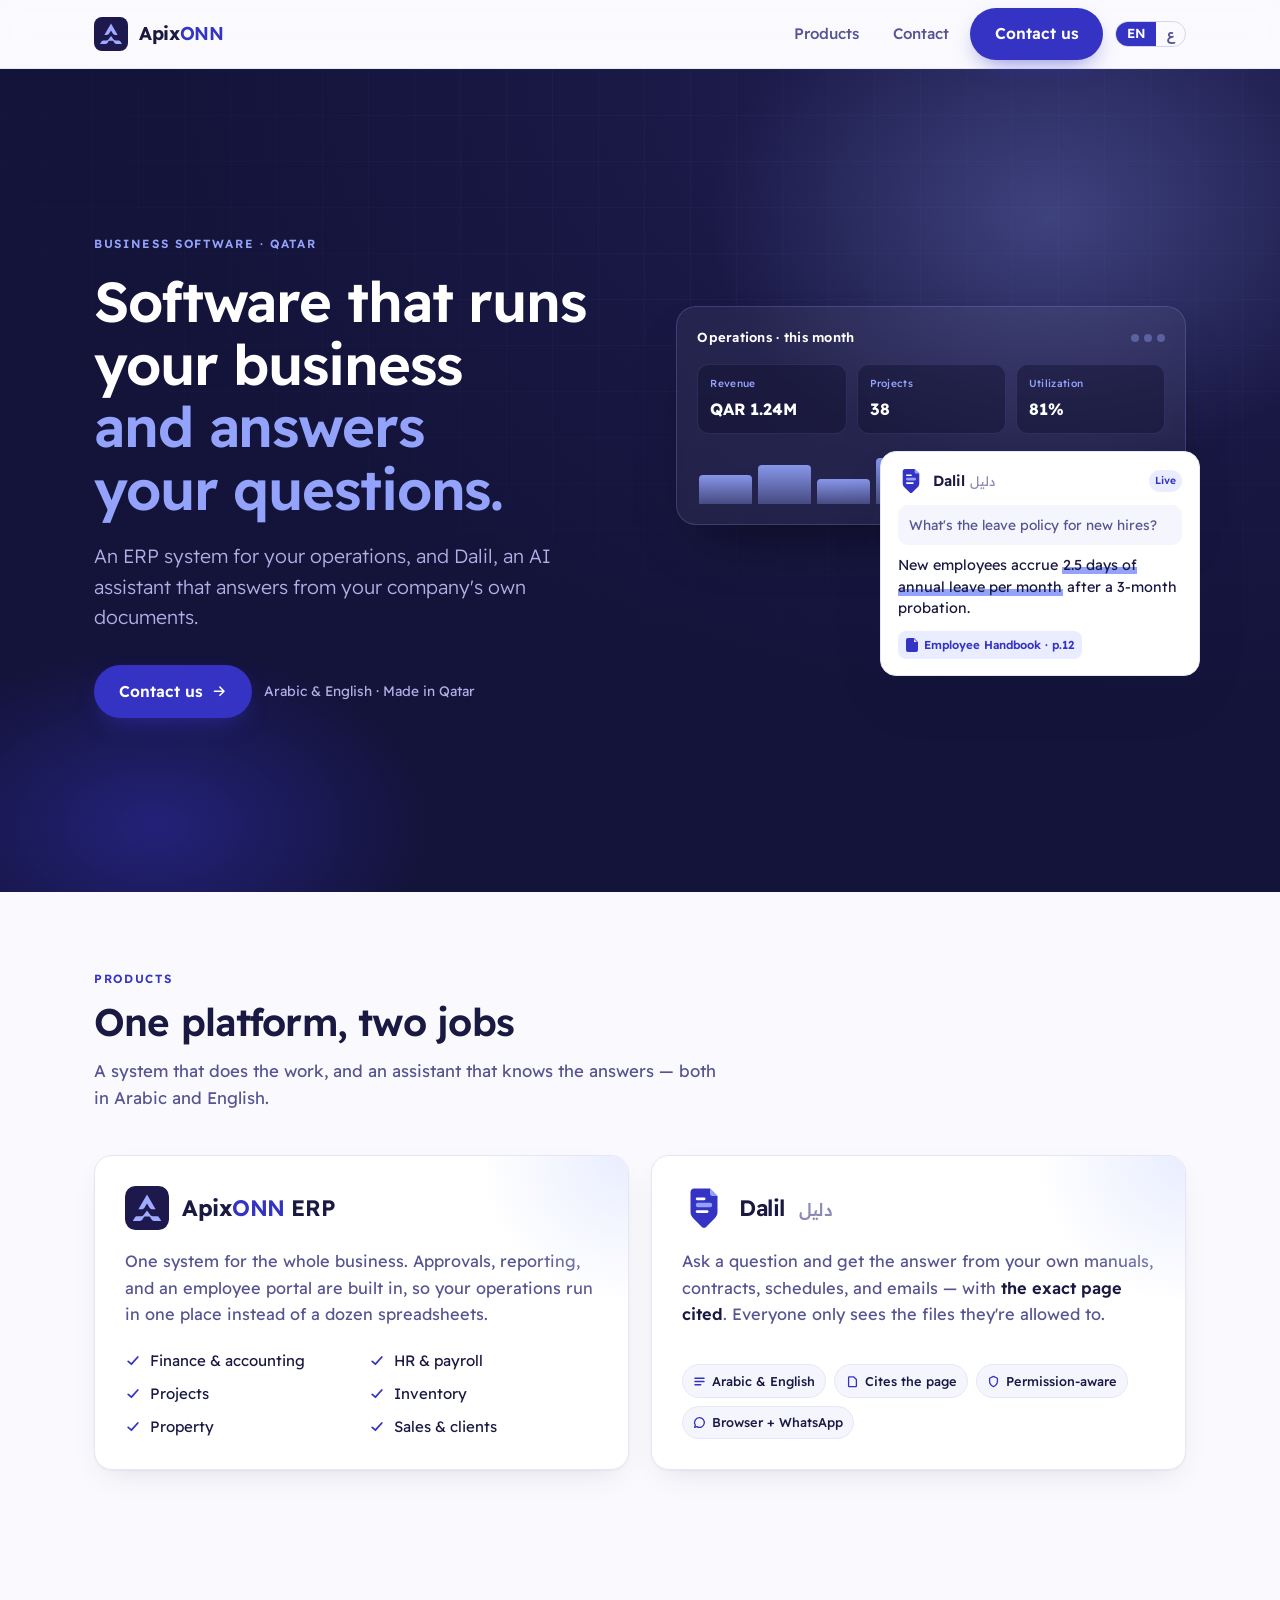
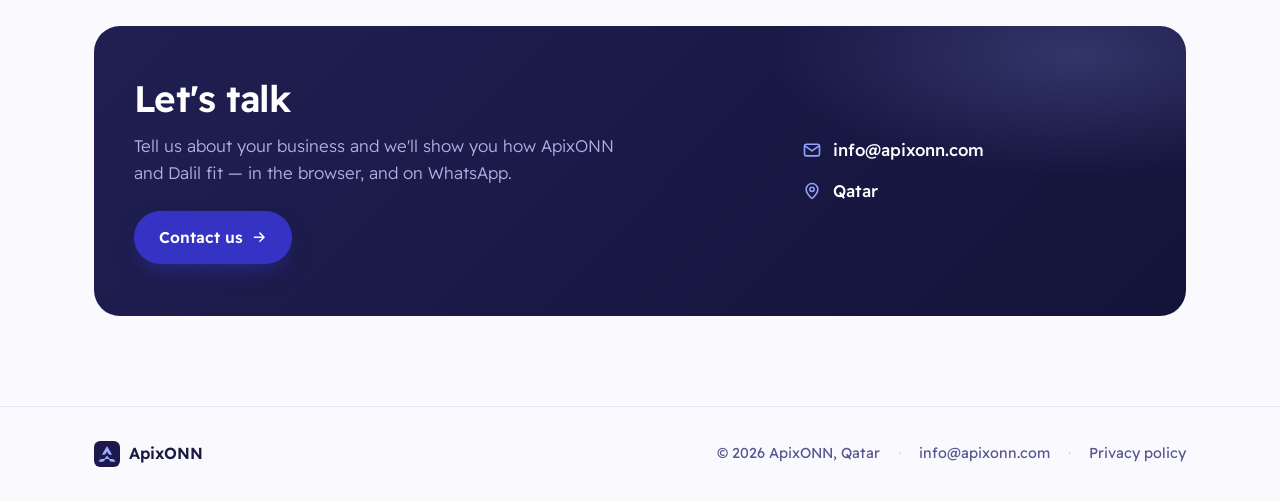
==== index.html @ 64793c7d "chore(site): official ApixONN logo + info@apixonn.com Swap the placeholder mark for the official Api" ====
<!doctype html>
<html lang="en" dir="ltr" data-lang="en">
<head>
<meta charset="utf-8">
<meta name="viewport" content="width=device-width, initial-scale=1, viewport-fit=cover">
<title>ApixONN</title>
<meta name="description" content="ApixONN builds business software in Qatar: an ERP that runs your operations, and Dalil, an AI assistant that answers from your company's own documents.">
<link rel="icon" href="assets/favicon.svg" type="image/svg+xml">
<meta property="og:title" content="ApixONN">
<meta property="og:description" content="Software that runs your business and answers your questions.">
<meta property="og:type" content="website">
<meta property="og:url" content="https://apixonn.com">
<link rel="preconnect" href="https://fonts.googleapis.com">
<link rel="preconnect" href="https://fonts.gstatic.com" crossorigin>
<link href="https://fonts.googleapis.com/css2?family=Readex+Pro:wght@200..700&display=swap" rel="stylesheet">
<style>
  :root{
    --ink:#1A1942; --indigo:#3433C4; --indigo-2:#4B4AE0; --peri:#93A3FB; --mist:#E9EDFF;
    --bg:#FAFAFE; --surface:#FFFFFF; --surface-2:#F4F5FD;
    --fg:#1A1942; --fg-muted:#565591; --fg-faint:#8B8AB5;
    --border:#E6E7F5; --border-strong:#D3D5EE;
    --hero-1:#201F52; --hero-2:#14133A; --on-hero:#EDEEFF; --on-hero-muted:#AEB0E6;
    --shadow:0 1px 2px rgba(26,25,66,.04), 0 12px 32px -12px rgba(26,25,66,.14);
    --shadow-lg:0 24px 60px -24px rgba(20,19,58,.45);
    --radius:18px;
    --font:'Readex Pro', ui-sans-serif, system-ui, -apple-system, 'Segoe UI', Roboto, 'Helvetica Neue', Arial, sans-serif;
    --maxw:1140px;
  }
  @media (prefers-color-scheme: dark){
    :root:not([data-theme="light"]){
      --ink:#F2F3FE; --indigo:#93A3FB; --indigo-2:#AEB6FF; --peri:#93A3FB; --mist:#211F52;
      --bg:#0C0B22; --surface:#141235; --surface-2:#1B1945;
      --fg:#F2F3FE; --fg-muted:#B7B8E4; --fg-faint:#8887B8;
      --border:#282656; --border-strong:#343173;
      --hero-1:#1B1A47; --hero-2:#0D0C28; --on-hero:#EDEEFF; --on-hero-muted:#AEB0E6;
      --shadow:0 1px 2px rgba(0,0,0,.3), 0 14px 34px -14px rgba(0,0,0,.55);
      --shadow-lg:0 30px 70px -28px rgba(0,0,0,.7);
    }
  }
  :root[data-theme="dark"]{
    --ink:#F2F3FE; --indigo:#93A3FB; --indigo-2:#AEB6FF; --peri:#93A3FB; --mist:#211F52;
    --bg:#0C0B22; --surface:#141235; --surface-2:#1B1945;
    --fg:#F2F3FE; --fg-muted:#B7B8E4; --fg-faint:#8887B8;
    --border:#282656; --border-strong:#343173;
    --hero-1:#1B1A47; --hero-2:#0D0C28;
    --shadow:0 1px 2px rgba(0,0,0,.3), 0 14px 34px -14px rgba(0,0,0,.55);
    --shadow-lg:0 30px 70px -28px rgba(0,0,0,.7);
  }

  *{box-sizing:border-box}
  html{-webkit-text-size-adjust:100%}
  body{
    margin:0; background:var(--bg); color:var(--fg);
    font-family:var(--font); font-weight:400; font-size:16px; line-height:1.6;
    -webkit-font-smoothing:antialiased; text-rendering:optimizeLegibility;
  }
  h1,h2,h3{margin:0; line-height:1.12; letter-spacing:-.02em; text-wrap:balance; font-weight:600}
  p{margin:0}
  a{color:inherit; text-decoration:none}
  ::selection{background:var(--peri); color:var(--ink)}
  :focus-visible{outline:2.5px solid var(--indigo); outline-offset:3px; border-radius:6px}

  .wrap{max-width:var(--maxw); margin-inline:auto; padding-inline:24px}
  .eyebrow{font-size:.74rem; font-weight:600; letter-spacing:.14em; text-transform:uppercase; color:var(--indigo)}
  html[dir="rtl"] .eyebrow{letter-spacing:.02em}

  /* ---- buttons ---- */
  .btn{display:inline-flex; align-items:center; gap:.55em; font-family:var(--font); font-weight:600; font-size:.98rem;
    padding:.82em 1.5em; border-radius:999px; border:1px solid transparent; cursor:pointer; transition:transform .15s ease, box-shadow .2s ease, background .2s ease}
  .btn-primary{background:var(--indigo); color:#fff; box-shadow:0 10px 24px -10px rgba(52,51,196,.7)}
  .btn-primary:hover{transform:translateY(-1px); background:var(--indigo-2)}
  .btn-ghost{background:transparent; color:var(--on-hero); border-color:rgba(255,255,255,.24)}
  .btn-ghost:hover{background:rgba(255,255,255,.08)}
  .btn svg{width:1.05em; height:1.05em}
  html[dir="rtl"] .btn .arr{transform:scaleX(-1)}

  /* ---- header ---- */
  header.site{position:sticky; top:env(safe-area-inset-top,0px); z-index:50;
    background:color-mix(in srgb, var(--bg) 82%, transparent); backdrop-filter:saturate(160%) blur(12px);
    border-bottom:1px solid var(--border)}
  .nav{display:flex; align-items:center; justify-content:space-between; gap:16px; height:68px}
  .brand{display:inline-flex; align-items:center; gap:11px; font-weight:600; font-size:1.16rem; color:var(--fg); letter-spacing:-.02em}
  .brand .mark{width:34px; height:34px; flex:none}
  .brand b{font-weight:700}
  .brand .onn{color:var(--indigo)}
  .nav-links{display:flex; align-items:center; gap:8px}
  .nav-links a.link{padding:.5em .85em; border-radius:10px; color:var(--fg-muted); font-weight:500; font-size:.95rem}
  .nav-links a.link:hover{color:var(--fg); background:var(--surface-2)}
  .lang{display:inline-flex; align-items:center; gap:0; border:1px solid var(--border-strong); border-radius:999px; overflow:hidden; margin-inline-start:4px}
  .lang button{font-family:var(--font); font-weight:600; font-size:.82rem; padding:.38em .8em; border:0; background:transparent; color:var(--fg-muted); cursor:pointer; line-height:1}
  .lang button[aria-pressed="true"]{background:var(--indigo); color:#fff}
  .nav-cta{display:none}
  @media(min-width:720px){ .nav-cta{display:inline-flex} }

  /* ---- hero ---- */
  .hero{position:relative; overflow:hidden; color:var(--on-hero);
    background:radial-gradient(120% 130% at 85% 0%, var(--hero-1) 0%, var(--hero-2) 60%)}
  .hero::before{content:""; position:absolute; inset:0; pointer-events:none;
    background:
      radial-gradient(38% 44% at 82% 18%, rgba(147,163,251,.28), transparent 70%),
      radial-gradient(30% 30% at 12% 92%, rgba(52,51,196,.45), transparent 72%);}
  .hero .grid-lines{position:absolute; inset:0; opacity:.5;
    background-image:linear-gradient(rgba(147,163,251,.07) 1px, transparent 1px),linear-gradient(90deg, rgba(147,163,251,.07) 1px, transparent 1px);
    background-size:46px 46px; -webkit-mask-image:radial-gradient(120% 90% at 70% 10%, #000 30%, transparent 78%); mask-image:radial-gradient(120% 90% at 70% 10%, #000 30%, transparent 78%)}
  .hero-inner{position:relative; display:grid; grid-template-columns:1fr; gap:44px; align-items:center;
    padding-block:64px 76px}
  @media(min-width:900px){ .hero-inner{grid-template-columns:1.02fr .98fr; gap:52px; padding-block:88px 96px} }
  .hero .eyebrow{color:var(--peri)}
  .hero h1{font-size:clamp(2.15rem, 5.2vw, 3.5rem); font-weight:600; color:#fff; margin-top:16px}
  .hero h1 .hl{color:var(--peri)}
  .hero .sub{margin-top:20px; font-size:clamp(1.02rem,1.6vw,1.2rem); color:var(--on-hero-muted); max-width:34em; font-weight:300}
  .hero .cta-row{margin-top:32px; display:flex; flex-wrap:wrap; gap:12px; align-items:center}
  .hero .cta-note{font-size:.86rem; color:var(--on-hero-muted)}

  /* ---- hero visual: ops panel + dalil card ---- */
  .visual{position:relative; min-height:340px}
  .ops{position:relative; background:rgba(255,255,255,.055); border:1px solid rgba(147,163,251,.22); border-radius:20px; padding:20px; backdrop-filter:blur(6px);
    box-shadow:0 30px 60px -30px rgba(0,0,0,.6)}
  .ops-head{display:flex; align-items:center; justify-content:space-between; margin-bottom:16px}
  .ops-head .t{font-size:.82rem; font-weight:600; color:#fff; letter-spacing:.02em}
  .ops-head .dot{display:flex; gap:5px}
  .ops-head .dot i{width:8px; height:8px; border-radius:50%; background:rgba(147,163,251,.4)}
  .tiles{display:grid; grid-template-columns:repeat(3,1fr); gap:10px}
  .tile{background:rgba(13,12,40,.4); border:1px solid rgba(147,163,251,.14); border-radius:12px; padding:11px 12px}
  .tile .lb{font-size:.64rem; color:var(--peri); font-weight:500; letter-spacing:.03em}
  .tile .vl{font-size:1.02rem; font-weight:700; color:#fff; margin-top:3px; font-variant-numeric:tabular-nums}
  .bars{display:flex; align-items:flex-end; gap:6px; height:56px; margin-top:14px; padding:0 2px}
  .bars i{flex:1; background:linear-gradient(var(--peri), rgba(147,163,251,.35)); border-radius:4px 4px 0 0; opacity:.9}

  .dalil-card{position:relative; margin-top:-46px; margin-inline-start:auto; width:min(100%,340px);
    background:var(--surface); color:var(--fg); border:1px solid var(--border); border-radius:16px; padding:16px 17px; box-shadow:var(--shadow-lg)}
  @media(min-width:900px){ .dalil-card{position:absolute; right:-14px; bottom:-30px; margin-top:0; width:320px} html[dir="rtl"] .dalil-card{right:auto; left:-14px} }
  .dc-head{display:flex; align-items:center; gap:9px; margin-bottom:11px}
  .dc-head .dm{width:26px; height:26px; flex:none}
  .dc-head .nm{font-weight:600; font-size:.92rem; color:var(--fg)}
  .dc-head .nm span{color:var(--fg-faint); font-weight:400; margin-inline-start:5px; font-size:.82rem}
  .dc-head .live{margin-inline-start:auto; font-size:.64rem; font-weight:600; color:var(--indigo); background:var(--mist); padding:.28em .6em; border-radius:999px}
  .q{font-size:.86rem; color:var(--fg-muted); background:var(--surface-2); border-radius:10px; padding:9px 11px; margin-bottom:10px}
  .a{font-size:.9rem; color:var(--fg); line-height:1.5}
  .a .lit{background:linear-gradient(transparent 62%, var(--peri) 0); padding:0 1px; color:var(--ink)}
  .cite{display:inline-flex; align-items:center; gap:6px; margin-top:11px; font-size:.72rem; font-weight:600; color:var(--indigo); background:var(--mist); padding:.4em .7em; border-radius:8px}
  .cite svg{width:12px; height:14px; flex:none}

  /* ---- section base ---- */
  section{padding-block:78px}
  .sec-head{max-width:40rem}
  .sec-head h2{font-size:clamp(1.7rem,3.6vw,2.4rem); margin-top:12px}
  .sec-head p{margin-top:14px; color:var(--fg-muted); font-size:1.05rem}

  /* ---- products ---- */
  .cards{display:grid; grid-template-columns:1fr; gap:22px; margin-top:44px}
  @media(min-width:860px){ .cards{grid-template-columns:1fr 1fr} }
  .card{position:relative; background:var(--surface); border:1px solid var(--border); border-radius:var(--radius); padding:30px; box-shadow:var(--shadow); overflow:hidden; display:flex; flex-direction:column}
  .card .badge{position:absolute; inset-block-start:0; inset-inline-end:0; width:150px; height:150px; background:radial-gradient(circle at 100% 0, var(--mist), transparent 70%); pointer-events:none}
  .card .kh{display:flex; align-items:center; gap:13px; margin-bottom:18px}
  .card .kh .m{width:44px; height:44px; flex:none; display:grid; place-items:center; border-radius:12px}
  .card .kh h3{font-size:1.4rem; font-weight:600}
  .card .kh h3 .ar{font-weight:500; color:var(--fg-faint); margin-inline-start:8px; font-size:1.1rem}
  .card .kh .onn{color:var(--indigo)}
  .card .desc{color:var(--fg-muted); font-size:1.02rem; flex:1}
  .card .desc b{color:var(--fg); font-weight:600}
  .chips{display:flex; flex-wrap:wrap; gap:8px; margin-top:22px}
  .chip{font-size:.8rem; font-weight:500; color:var(--fg); background:var(--surface-2); border:1px solid var(--border); padding:.42em .8em; border-radius:999px; display:inline-flex; align-items:center; gap:6px}
  .chip svg{width:13px; height:13px; color:var(--indigo)}
  .erp-list{list-style:none; padding:0; margin:22px 0 0; display:grid; grid-template-columns:1fr 1fr; gap:9px 14px}
  .erp-list li{display:flex; align-items:center; gap:9px; font-size:.94rem; color:var(--fg)}
  .erp-list li svg{width:16px; height:16px; color:var(--indigo); flex:none}

  /* ---- contact ---- */
  .contact-band{background:linear-gradient(135deg, var(--hero-1), var(--hero-2)); color:var(--on-hero); border-radius:26px; padding:52px 40px; position:relative; overflow:hidden}
  .contact-band::after{content:""; position:absolute; inset:0; background:radial-gradient(40% 60% at 90% 10%, rgba(147,163,251,.22), transparent 70%); pointer-events:none}
  .contact-grid{position:relative; display:grid; grid-template-columns:1fr; gap:28px; align-items:center}
  @media(min-width:800px){ .contact-grid{grid-template-columns:1.3fr .7fr} }
  .contact-grid h2{color:#fff; font-size:clamp(1.7rem,3.6vw,2.3rem)}
  .contact-grid p{color:var(--on-hero-muted); margin-top:14px; font-size:1.05rem; max-width:30em; font-weight:300}
  .contact-info{display:flex; flex-direction:column; gap:14px}
  .contact-info a, .contact-info .row{display:inline-flex; align-items:center; gap:11px; color:#fff; font-weight:500; font-size:1.05rem}
  .contact-info svg{width:20px; height:20px; color:var(--peri); flex:none}
  .contact-band .btn-primary{margin-top:24px}

  /* ---- footer ---- */
  footer.site{border-top:1px solid var(--border); padding-block:34px; margin-top:12px}
  .foot{display:flex; flex-wrap:wrap; align-items:center; justify-content:space-between; gap:14px}
  .foot .fbrand{display:inline-flex; align-items:center; gap:9px; font-weight:600; color:var(--fg)}
  .foot .fbrand .mark{width:26px; height:26px}
  .foot .fmeta{display:flex; flex-wrap:wrap; align-items:center; gap:8px 18px; color:var(--fg-muted); font-size:.9rem}
  .foot .fmeta a:hover{color:var(--indigo)}
  .foot .sep{color:var(--border-strong)}

  @media (prefers-reduced-motion: reduce){ *{transition:none!important} }
</style>
</head>
<body>

<!-- ===================== HEADER ===================== -->
<header class="site">
  <div class="wrap nav">
    <a class="brand" href="#top" aria-label="ApixONN home">
      <svg class="mark" viewBox="0 0 500 500" aria-hidden="true"><rect width="500" height="500" rx="118" fill="#1d194c"/><path d="M250 96 348 264h-36c-16 0-27-7-35-20l-27-44-27 44c-8 13-19 20-35 20h-36z" fill="#9fabfe"/><path d="M250 278l38 52c8 10 18 15 30 15h42c12 0 23 6 29 16l23 37h-82c-12 0-22-6-28-16l-16-27c-3-5-7-7-12-7h-48c-5 0-9 2-12 7l-16 27c-6 10-16 16-28 16H88l23-37c6-10 17-16 29-16h42c12 0 22-5 30-15z" fill="#9fabfe"/></svg>
      <span><b>Apix</b><span class="onn">ONN</span></span>
    </a>
    <nav class="nav-links" aria-label="Primary">
      <a class="link" href="#products" data-i18n="nav.products">Products</a>
      <a class="link" href="#contact" data-i18n="nav.contact">Contact</a>
      <a class="btn btn-primary nav-cta" href="mailto:info@apixonn.com" data-i18n="nav.cta">Contact us</a>
      <span class="lang" role="group" aria-label="Language">
        <button type="button" data-set-lang="en" aria-pressed="true">EN</button>
        <button type="button" data-set-lang="ar" aria-pressed="false" lang="ar">ع</button>
      </span>
    </nav>
  </div>
</header>

<main id="top">
<!-- ===================== HERO ===================== -->
<section class="hero">
  <div class="grid-lines" aria-hidden="true"></div>
  <div class="wrap hero-inner">
    <div class="hero-copy">
      <div class="eyebrow" data-i18n="hero.eyebrow">Business software · Qatar</div>
      <h1><span data-i18n="hero.h1a">Software that runs your business</span> <span class="hl" data-i18n="hero.h1b">and answers your questions.</span></h1>
      <p class="sub" data-i18n="hero.sub">An ERP system for your operations, and Dalil, an AI assistant that answers from your company's own documents.</p>
      <div class="cta-row">
        <a class="btn btn-primary" href="mailto:info@apixonn.com">
          <span data-i18n="hero.cta">Contact us</span>
          <svg class="arr" viewBox="0 0 24 24" fill="none" stroke="currentColor" stroke-width="2.2" stroke-linecap="round" stroke-linejoin="round" aria-hidden="true"><path d="M5 12h14M13 6l6 6-6 6"/></svg>
        </a>
        <span class="cta-note" data-i18n="hero.note">Arabic &amp; English · Made in Qatar</span>
      </div>
    </div>

    <div class="visual" aria-hidden="true">
      <div class="ops">
        <div class="ops-head">
          <span class="t" data-i18n="ops.title">Operations · this month</span>
          <span class="dot"><i></i><i></i><i></i></span>
        </div>
        <div class="tiles">
          <div class="tile"><div class="lb" data-i18n="ops.t1">Revenue</div><div class="vl">QAR 1.24M</div></div>
          <div class="tile"><div class="lb" data-i18n="ops.t2">Projects</div><div class="vl">38</div></div>
          <div class="tile"><div class="lb" data-i18n="ops.t3">Utilization</div><div class="vl">81%</div></div>
        </div>
        <div class="bars"><i style="height:52%"></i><i style="height:70%"></i><i style="height:44%"></i><i style="height:82%"></i><i style="height:60%"></i><i style="height:90%"></i><i style="height:72%"></i><i style="height:84%"></i></div>
      </div>

      <div class="dalil-card">
        <div class="dc-head">
          <svg class="dm" viewBox="12 4 40 56.5" aria-hidden="true"><path d="M19 6H40L50 16V37C50 40.6 48.7 43.3 46.4 45.6L34.8 57.2C33.3 58.7 30.7 58.7 29.2 57.2L17.6 45.6C15.3 43.3 14 40.6 14 37V11C14 8.2 16.2 6 19 6Z" fill="#3433C4"/><path d="M40 6L50 16H43.5C41.6 16 40 14.4 40 12.5Z" fill="#93A3FB"/><rect x="21" y="18" width="13" height="3.5" rx="1.75" fill="#fff"/><rect x="21" y="25" width="22" height="6" rx="3" fill="#93A3FB"/><rect x="21" y="35" width="17" height="3.5" rx="1.75" fill="#fff"/></svg>
          <span class="nm">Dalil<span>دليل</span></span>
          <span class="live" data-i18n="dalil.live">Live</span>
        </div>
        <div class="q" data-i18n="dalil.q">What's the leave policy for new hires?</div>
        <div class="a"><span data-i18n="dalil.a1">New employees accrue </span><span class="lit" data-i18n="dalil.a2">2.5 days of annual leave per month</span><span data-i18n="dalil.a3"> after a 3-month probation.</span></div>
        <div class="cite">
          <svg viewBox="0 0 12 14" fill="currentColor" aria-hidden="true"><path d="M2 0h6l4 4v8a2 2 0 0 1-2 2H2a2 2 0 0 1-2-2V2a2 2 0 0 1 2-2Zm6 1v3h3"/></svg>
          <span data-i18n="dalil.cite">Employee Handbook · p.12</span>
        </div>
      </div>
    </div>
  </div>
</section>

<!-- ===================== PRODUCTS ===================== -->
<section id="products">
  <div class="wrap">
    <div class="sec-head">
      <div class="eyebrow" data-i18n="prod.eyebrow">Products</div>
      <h2 data-i18n="prod.h2">One platform, two jobs</h2>
      <p data-i18n="prod.sub">A system that does the work, and an assistant that knows the answers — both in Arabic and English.</p>
    </div>

    <div class="cards">
      <!-- ERP -->
      <article class="card">
        <span class="badge"></span>
        <div class="kh">
          <span class="m" style="background:transparent; width:44px; height:44px"><svg viewBox="0 0 500 500" width="44" aria-hidden="true"><rect width="500" height="500" rx="118" fill="#1d194c"/><path d="M250 96 348 264h-36c-16 0-27-7-35-20l-27-44-27 44c-8 13-19 20-35 20h-36z" fill="#9fabfe"/><path d="M250 278l38 52c8 10 18 15 30 15h42c12 0 23 6 29 16l23 37h-82c-12 0-22-6-28-16l-16-27c-3-5-7-7-12-7h-48c-5 0-9 2-12 7l-16 27c-6 10-16 16-28 16H88l23-37c6-10 17-16 29-16h42c12 0 22-5 30-15z" fill="#9fabfe"/></svg></span>
          <h3><b>Apix</b><span class="onn">ONN</span> ERP</h3>
        </div>
        <p class="desc" data-i18n="erp.desc">One system for the whole business. Approvals, reporting, and an employee portal are built in, so your operations run in one place instead of a dozen spreadsheets.</p>
        <ul class="erp-list">
          <li><svg viewBox="0 0 20 20" fill="none" stroke="currentColor" stroke-width="2.2" stroke-linecap="round" stroke-linejoin="round"><path d="M4 10.5 8 14l8-9"/></svg> <span data-i18n="erp.f1">Finance &amp; accounting</span></li>
          <li><svg viewBox="0 0 20 20" fill="none" stroke="currentColor" stroke-width="2.2" stroke-linecap="round" stroke-linejoin="round"><path d="M4 10.5 8 14l8-9"/></svg> <span data-i18n="erp.f2">HR &amp; payroll</span></li>
          <li><svg viewBox="0 0 20 20" fill="none" stroke="currentColor" stroke-width="2.2" stroke-linecap="round" stroke-linejoin="round"><path d="M4 10.5 8 14l8-9"/></svg> <span data-i18n="erp.f3">Projects</span></li>
          <li><svg viewBox="0 0 20 20" fill="none" stroke="currentColor" stroke-width="2.2" stroke-linecap="round" stroke-linejoin="round"><path d="M4 10.5 8 14l8-9"/></svg> <span data-i18n="erp.f4">Inventory</span></li>
          <li><svg viewBox="0 0 20 20" fill="none" stroke="currentColor" stroke-width="2.2" stroke-linecap="round" stroke-linejoin="round"><path d="M4 10.5 8 14l8-9"/></svg> <span data-i18n="erp.f5">Property</span></li>
          <li><svg viewBox="0 0 20 20" fill="none" stroke="currentColor" stroke-width="2.2" stroke-linecap="round" stroke-linejoin="round"><path d="M4 10.5 8 14l8-9"/></svg> <span data-i18n="erp.f6">Sales &amp; clients</span></li>
        </ul>
      </article>

      <!-- DALIL -->
      <article class="card">
        <span class="badge"></span>
        <div class="kh">
          <span class="m" style="background:transparent; width:44px; height:44px"><svg viewBox="12 4 40 56.5" width="30" aria-hidden="true"><path d="M19 6H40L50 16V37C50 40.6 48.7 43.3 46.4 45.6L34.8 57.2C33.3 58.7 30.7 58.7 29.2 57.2L17.6 45.6C15.3 43.3 14 40.6 14 37V11C14 8.2 16.2 6 19 6Z" fill="#3433C4"/><path d="M40 6L50 16H43.5C41.6 16 40 14.4 40 12.5Z" fill="#93A3FB"/><rect x="21" y="18" width="13" height="3.5" rx="1.75" fill="#fff"/><rect x="21" y="25" width="22" height="6" rx="3" fill="#93A3FB"/><rect x="21" y="35" width="17" height="3.5" rx="1.75" fill="#fff"/></svg></span>
          <h3>Dalil <span class="ar" lang="ar">دليل</span></h3>
        </div>
        <p class="desc" data-i18n="dalil.desc">Ask a question and get the answer from your own manuals, contracts, schedules, and emails — with <b>the exact page cited</b>. Everyone only sees the files they're allowed to.</p>
        <div class="chips">
          <span class="chip"><svg viewBox="0 0 20 20" fill="none" stroke="currentColor" stroke-width="2" stroke-linecap="round"><path d="M3 5h14M3 10h14M3 15h9"/></svg><span data-i18n="dalil.c1">Arabic &amp; English</span></span>
          <span class="chip"><svg viewBox="0 0 20 20" fill="none" stroke="currentColor" stroke-width="2" stroke-linecap="round" stroke-linejoin="round"><path d="M5 3h7l4 4v10a1 1 0 0 1-1 1H5a1 1 0 0 1-1-1V4a1 1 0 0 1 1-1Z"/></svg><span data-i18n="dalil.c2">Cites the page</span></span>
          <span class="chip"><svg viewBox="0 0 20 20" fill="none" stroke="currentColor" stroke-width="2" stroke-linecap="round" stroke-linejoin="round"><path d="M10 2l6 3v5c0 4-3 6.5-6 8-3-1.5-6-4-6-8V5z"/></svg><span data-i18n="dalil.c3">Permission-aware</span></span>
          <span class="chip"><svg viewBox="0 0 20 20" fill="none" stroke="currentColor" stroke-width="2" stroke-linecap="round" stroke-linejoin="round"><path d="M10 2.5A7.5 7.5 0 0 0 3.6 14L2.5 17.5 6 16.4A7.5 7.5 0 1 0 10 2.5Z"/></svg><span data-i18n="dalil.c4">Browser + WhatsApp</span></span>
        </div>
      </article>
    </div>
  </div>
</section>

<!-- ===================== CONTACT ===================== -->
<section id="contact">
  <div class="wrap">
    <div class="contact-band">
      <div class="contact-grid">
        <div>
          <h2 data-i18n="contact.h2">Let's talk</h2>
          <p data-i18n="contact.sub">Tell us about your business and we'll show you how ApixONN and Dalil fit — in the browser, and on WhatsApp.</p>
          <a class="btn btn-primary" href="mailto:info@apixonn.com">
            <span data-i18n="contact.cta">Contact us</span>
            <svg class="arr" viewBox="0 0 24 24" fill="none" stroke="currentColor" stroke-width="2.2" stroke-linecap="round" stroke-linejoin="round" aria-hidden="true"><path d="M5 12h14M13 6l6 6-6 6"/></svg>
          </a>
        </div>
        <div class="contact-info">
          <a href="mailto:info@apixonn.com">
            <svg viewBox="0 0 24 24" fill="none" stroke="currentColor" stroke-width="1.9" stroke-linecap="round" stroke-linejoin="round"><rect x="3" y="5" width="18" height="14" rx="2.5"/><path d="m3.5 7 8.5 6 8.5-6"/></svg>
            info@apixonn.com
          </a>
          <span class="row">
            <svg viewBox="0 0 24 24" fill="none" stroke="currentColor" stroke-width="1.9" stroke-linecap="round" stroke-linejoin="round"><path d="M12 21s7-5.7 7-11a7 7 0 1 0-14 0c0 5.3 7 11 7 11Z"/><circle cx="12" cy="10" r="2.6"/></svg>
            <span data-i18n="contact.loc">Qatar</span>
          </span>
        </div>
      </div>
    </div>
  </div>
</section>
</main>

<!-- ===================== FOOTER ===================== -->
<footer class="site">
  <div class="wrap foot">
    <span class="fbrand">
      <svg class="mark" viewBox="0 0 500 500" aria-hidden="true"><rect width="500" height="500" rx="118" fill="#1d194c"/><path d="M250 96 348 264h-36c-16 0-27-7-35-20l-27-44-27 44c-8 13-19 20-35 20h-36z" fill="#9fabfe"/><path d="M250 278l38 52c8 10 18 15 30 15h42c12 0 23 6 29 16l23 37h-82c-12 0-22-6-28-16l-16-27c-3-5-7-7-12-7h-48c-5 0-9 2-12 7l-16 27c-6 10-16 16-28 16H88l23-37c6-10 17-16 29-16h42c12 0 22-5 30-15z" fill="#9fabfe"/></svg>
      ApixONN
    </span>
    <span class="fmeta">
      <span data-i18n="footer.copy">© 2026 ApixONN, Qatar</span>
      <span class="sep">·</span>
      <a href="mailto:info@apixonn.com">info@apixonn.com</a>
      <span class="sep">·</span>
      <a href="privacy.html" data-i18n="footer.privacy">Privacy policy</a>
    </span>
  </div>
</footer>

<script>
  const I18N = {
    en: {
      "nav.products":"Products","nav.contact":"Contact","nav.cta":"Contact us",
      "hero.eyebrow":"Business software · Qatar",
      "hero.h1a":"Software that runs your business","hero.h1b":"and answers your questions.",
      "hero.sub":"An ERP system for your operations, and Dalil, an AI assistant that answers from your company's own documents.",
      "hero.cta":"Contact us","hero.note":"Arabic & English · Made in Qatar",
      "ops.title":"Operations · this month","ops.t1":"Revenue","ops.t2":"Projects","ops.t3":"Utilization",
      "dalil.live":"Live","dalil.q":"What's the leave policy for new hires?",
      "dalil.a1":"New employees accrue ","dalil.a2":"2.5 days of annual leave per month","dalil.a3":" after a 3-month probation.",
      "dalil.cite":"Employee Handbook · p.12",
      "prod.eyebrow":"Products","prod.h2":"One platform, two jobs",
      "prod.sub":"A system that does the work, and an assistant that knows the answers — both in Arabic and English.",
      "erp.desc":"One system for the whole business. Approvals, reporting, and an employee portal are built in, so your operations run in one place instead of a dozen spreadsheets.",
      "erp.f1":"Finance & accounting","erp.f2":"HR & payroll","erp.f3":"Projects","erp.f4":"Inventory","erp.f5":"Property","erp.f6":"Sales & clients",
      "dalil.desc":"Ask a question and get the answer from your own manuals, contracts, schedules, and emails — with the exact page cited. Everyone only sees the files they're allowed to.",
      "dalil.c1":"Arabic & English","dalil.c2":"Cites the page","dalil.c3":"Permission-aware","dalil.c4":"Browser + WhatsApp",
      "contact.h2":"Let's talk",
      "contact.sub":"Tell us about your business and we'll show you how ApixONN and Dalil fit — in the browser, and on WhatsApp.",
      "contact.cta":"Contact us","contact.loc":"Qatar",
      "footer.copy":"© 2026 ApixONN, Qatar","footer.privacy":"Privacy policy"
    },
    ar: {
      "nav.products":"المنتجات","nav.contact":"تواصل","nav.cta":"تواصل معنا",
      "hero.eyebrow":"برمجيات للأعمال · قطر",
      "hero.h1a":"برمجيات تُدير أعمالك","hero.h1b":"وتُجيب عن أسئلتك.",
      "hero.sub":"نظام ERP لعملياتك، ومساعد ذكي «دليل» يُجيب من مستندات شركتك نفسها.",
      "hero.cta":"تواصل معنا","hero.note":"بالعربية والإنجليزية · صُنع في قطر",
      "ops.title":"العمليات · هذا الشهر","ops.t1":"الإيرادات","ops.t2":"المشاريع","ops.t3":"معدّل التشغيل",
      "dalil.live":"مباشر","dalil.q":"ما سياسة الإجازات للموظفين الجدد؟",
      "dalil.a1":"يستحق الموظفون الجدد ","dalil.a2":"٢٫٥ يوم إجازة سنوية شهريًا","dalil.a3":" بعد فترة تجربة مدتها ٣ أشهر.",
      "dalil.cite":"دليل الموظف · صفحة ١٢",
      "prod.eyebrow":"المنتجات","prod.h2":"منصّة واحدة، مهمّتان",
      "prod.sub":"نظام يُنجز العمل، ومساعد يعرف الإجابات — كلاهما بالعربية والإنجليزية.",
      "erp.desc":"نظام واحد لكامل الأعمال. الموافقات والتقارير وبوابة الموظفين مدمجة، لتُدار عملياتك في مكان واحد بدل عشرات الجداول.",
      "erp.f1":"المالية والمحاسبة","erp.f2":"الموارد البشرية والرواتب","erp.f3":"المشاريع","erp.f4":"المخزون","erp.f5":"العقارات","erp.f6":"المبيعات والعملاء",
      "dalil.desc":"اسأل سؤالًا واحصل على الإجابة من أدلتك وعقودك وجداولك وبريدك — مع الإشارة إلى الصفحة بالضبط. كل شخص يرى فقط الملفات المسموح له بها.",
      "dalil.c1":"العربية والإنجليزية","dalil.c2":"يُشير إلى الصفحة","dalil.c3":"يحترم الصلاحيات","dalil.c4":"المتصفح وواتساب",
      "contact.h2":"لنتحدّث",
      "contact.sub":"أخبرنا عن أعمالك وسنُريك كيف يناسبك ApixONN و«دليل» — في المتصفح وعلى واتساب.",
      "contact.cta":"تواصل معنا","contact.loc":"قطر",
      "footer.copy":"© ٢٠٢٦ ApixONN، قطر","footer.privacy":"سياسة الخصوصية"
    }
  };
  function applyLang(lang){
    const dict = I18N[lang] || I18N.en;
    const html = document.documentElement;
    html.lang = lang; html.dir = lang === 'ar' ? 'rtl' : 'ltr'; html.setAttribute('data-lang', lang);
    document.querySelectorAll('[data-i18n]').forEach(el=>{
      const k = el.getAttribute('data-i18n'); if (dict[k] != null) el.textContent = dict[k];
    });
    document.querySelectorAll('[data-set-lang]').forEach(b=>{
      b.setAttribute('aria-pressed', String(b.getAttribute('data-set-lang') === lang));
    });
    try{ localStorage.setItem('apx_lang', lang); }catch(e){}
  }
  document.querySelectorAll('[data-set-lang]').forEach(b=>{
    b.addEventListener('click', ()=> applyLang(b.getAttribute('data-set-lang')));
  });
  let start = 'en';
  try{ const s = localStorage.getItem('apx_lang'); if (s === 'ar' || s === 'en') start = s; }catch(e){}
  if (start !== 'en') applyLang(start);
</script>
</body>
</html>
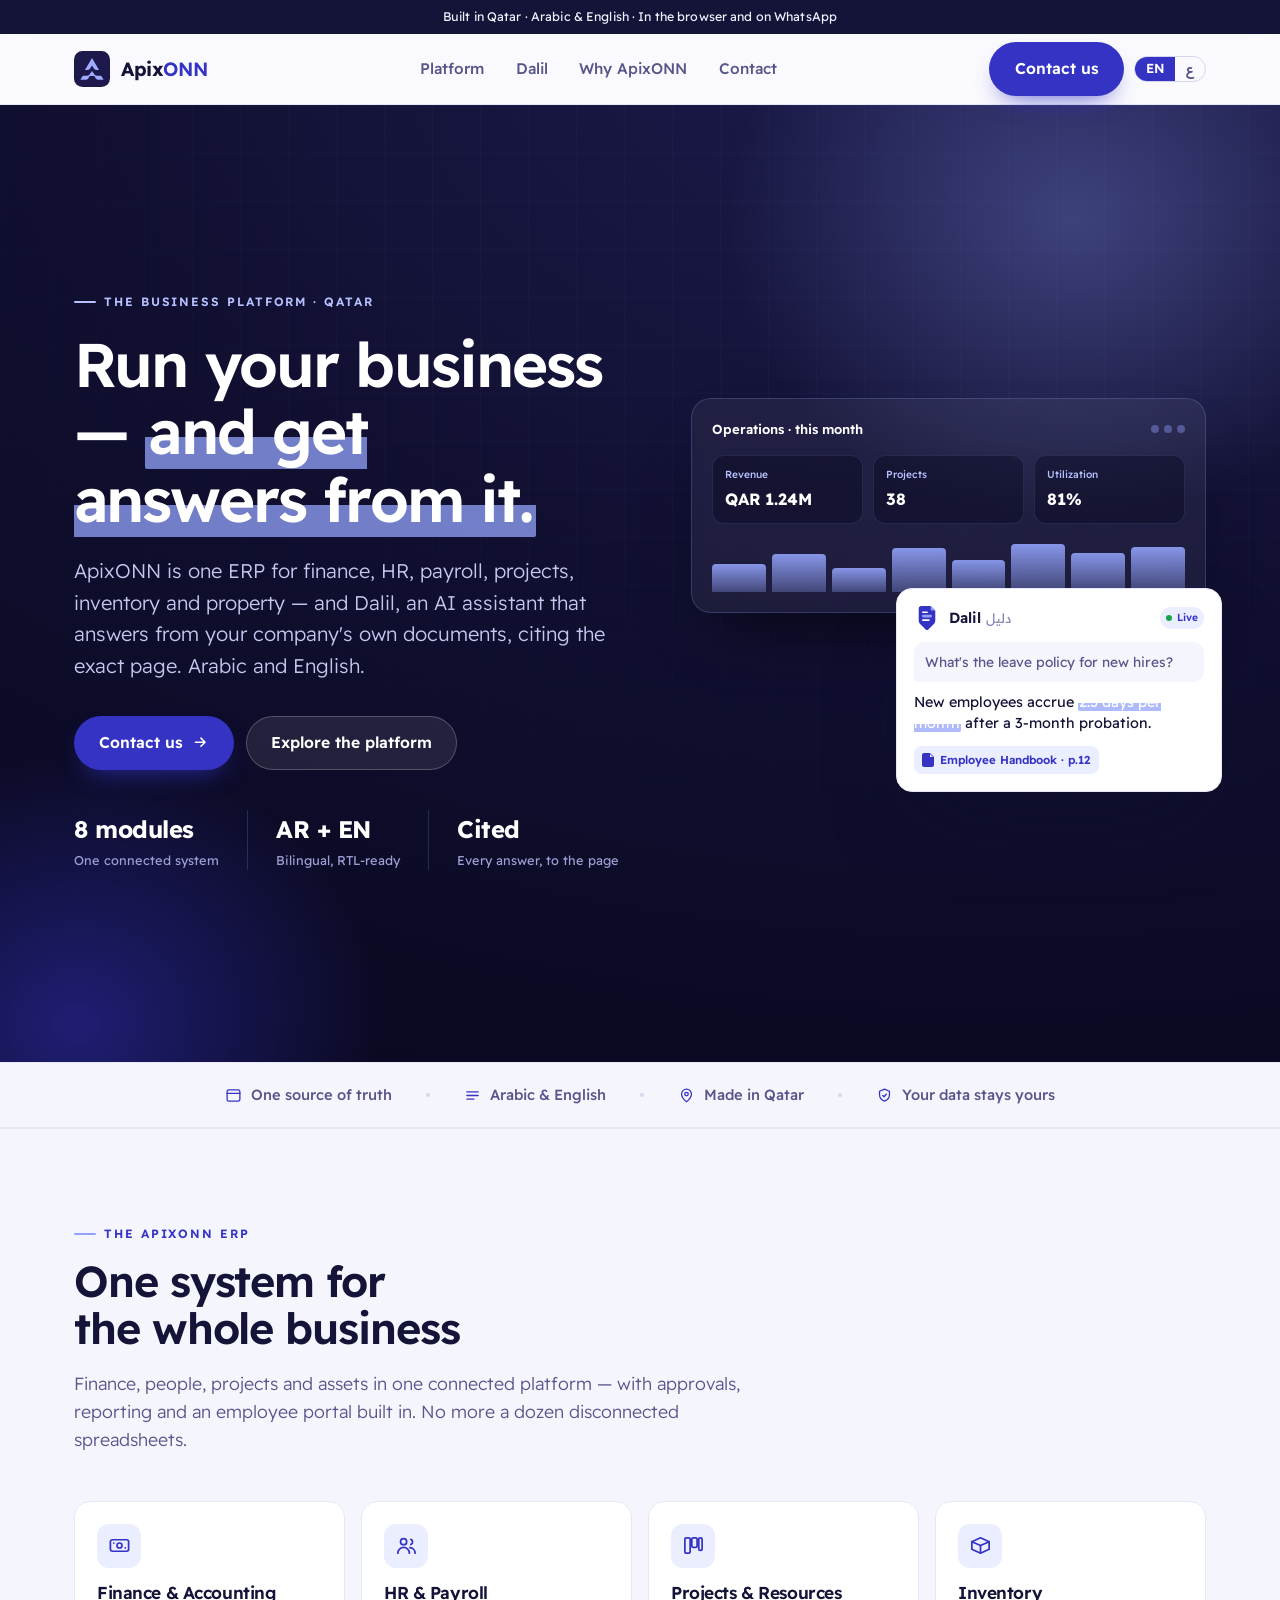
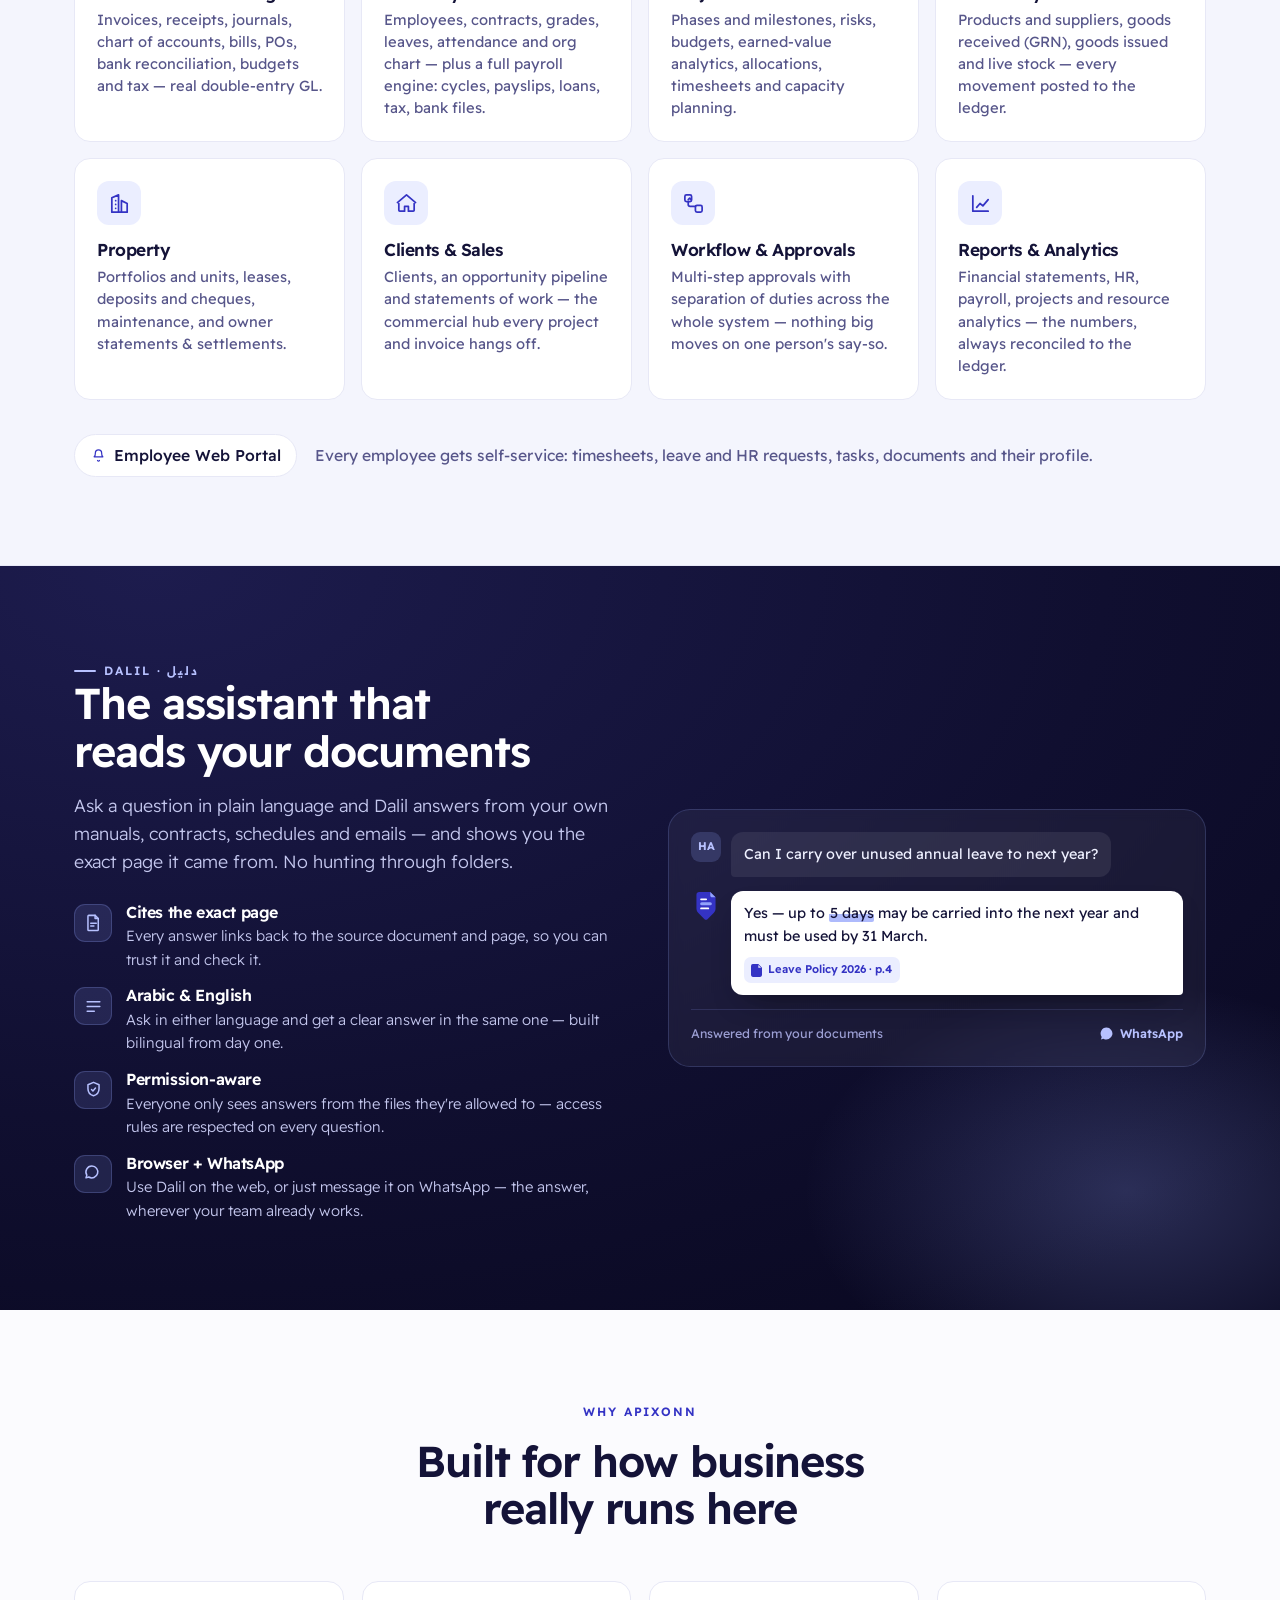
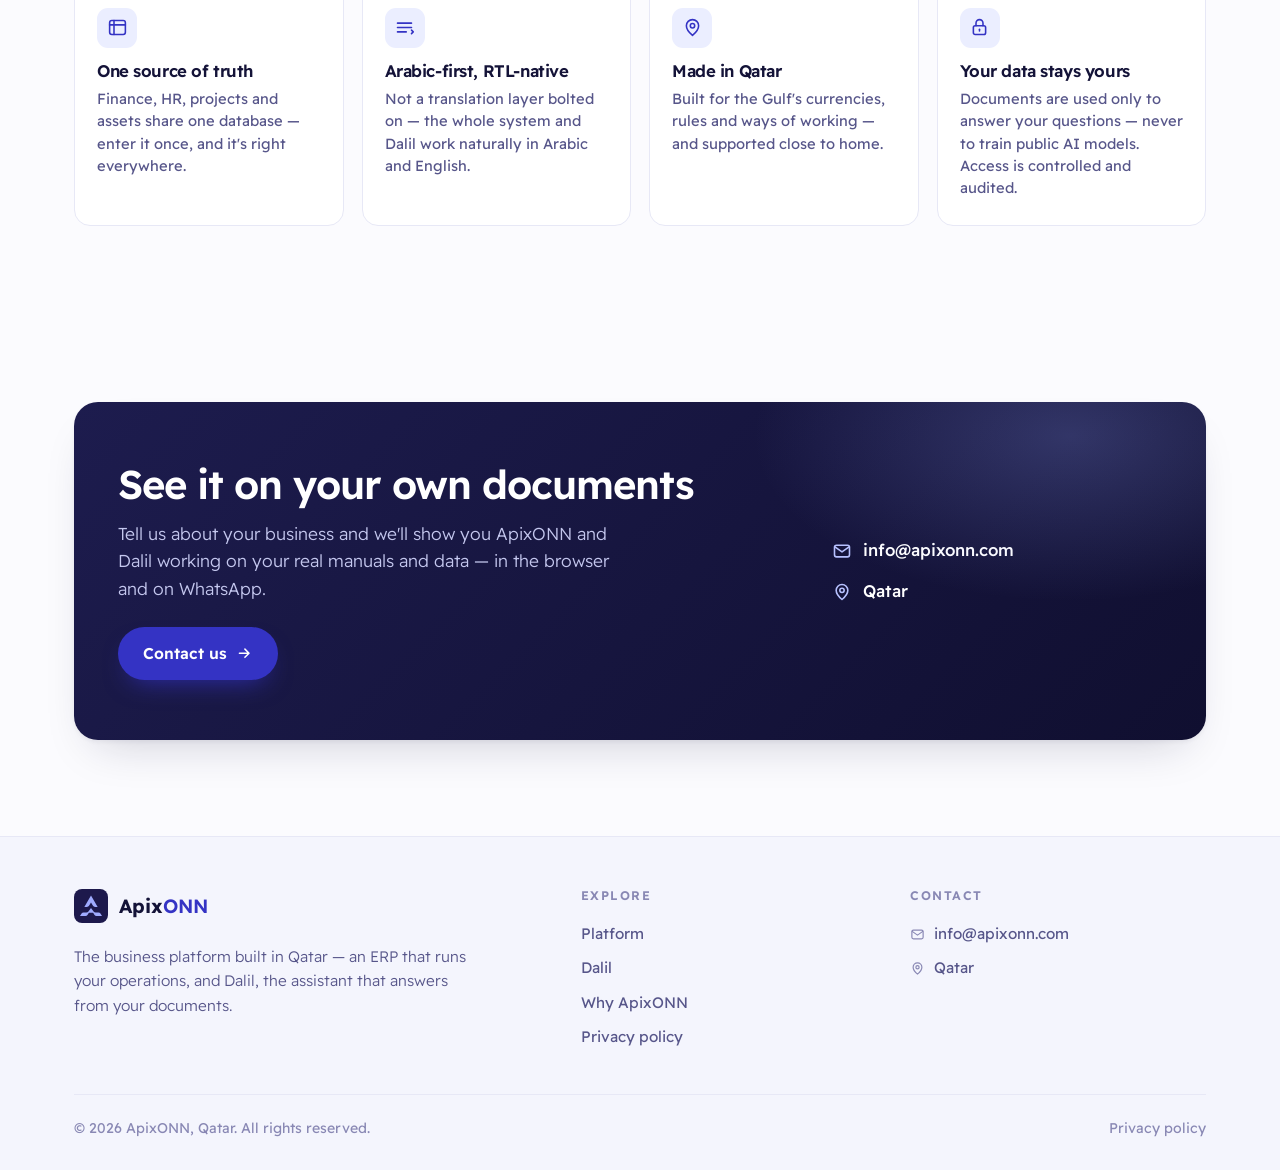
==== commit ef060a50: "redesign(landing): creative pro one-pager — module showcase, Dalil section, why + CTA Rebuild apixon" ====
--- a/index.html
+++ b/index.html
@@ -4,10 +4,10 @@
 <meta charset="utf-8">
 <meta name="viewport" content="width=device-width, initial-scale=1, viewport-fit=cover">
 <title>ApixONN</title>
-<meta name="description" content="ApixONN builds business software in Qatar: an ERP that runs your operations, and Dalil, an AI assistant that answers from your company's own documents.">
+<meta name="description" content="ApixONN is the business platform built in Qatar: an ERP that runs finance, HR, payroll, projects, inventory and property — and Dalil, an AI assistant that answers from your company's own documents, citing the page. Arabic & English.">
 <link rel="icon" href="assets/favicon.svg" type="image/svg+xml">
 <meta property="og:title" content="ApixONN">
-<meta property="og:description" content="Software that runs your business and answers your questions.">
+<meta property="og:description" content="Run your business, and get answers from it. An ERP + Dalil, an AI assistant that answers from your own documents. Arabic & English, made in Qatar.">
 <meta property="og:type" content="website">
 <meta property="og:url" content="https://apixonn.com">
 <link rel="preconnect" href="https://fonts.googleapis.com">
@@ -15,182 +15,238 @@
 <link href="https://fonts.googleapis.com/css2?family=Readex+Pro:wght@200..700&display=swap" rel="stylesheet">
 <style>
   :root{
-    --ink:#1A1942; --indigo:#3433C4; --indigo-2:#4B4AE0; --peri:#93A3FB; --mist:#E9EDFF;
-    --bg:#FAFAFE; --surface:#FFFFFF; --surface-2:#F4F5FD;
-    --fg:#1A1942; --fg-muted:#565591; --fg-faint:#8B8AB5;
-    --border:#E6E7F5; --border-strong:#D3D5EE;
-    --hero-1:#201F52; --hero-2:#14133A; --on-hero:#EDEEFF; --on-hero-muted:#AEB0E6;
-    --shadow:0 1px 2px rgba(26,25,66,.04), 0 12px 32px -12px rgba(26,25,66,.14);
-    --shadow-lg:0 24px 60px -24px rgba(20,19,58,.45);
-    --radius:18px;
+    --ink:#141338; --indigo:#3433C4; --indigo-2:#4B4AE0; --peri:#93A3FB; --peri-2:#B7C1FF; --mist:#EBEEFF;
+    --bg:#FBFBFE; --surface:#FFFFFF; --surface-2:#F4F5FD; --surface-3:#EEF0FB;
+    --fg:#141338; --fg-2:#3C3B66; --fg-muted:#57568A; --fg-faint:#8988B4;
+    --border:#E7E8F6; --border-2:#D5D6EE;
+    --d1:#1D1C4E; --d2:#100F30; --d3:#0A0922;                 /* dark hero grounds */
+    --on-d:#EEF0FF; --on-d-2:#C4C7EE; --on-d-faint:#9C9FD4;
+    --ok:#16A34A; --ok-bg:#DCFCE7; --warn:#D97706;
+    --shadow-sm:0 1px 2px rgba(20,19,56,.05), 0 8px 20px -10px rgba(20,19,56,.10);
+    --shadow:0 2px 4px rgba(20,19,56,.05), 0 22px 48px -22px rgba(20,19,56,.22);
+    --shadow-xl:0 40px 90px -34px rgba(16,15,48,.5);
+    --r:16px; --r-lg:24px;
     --font:'Readex Pro', ui-sans-serif, system-ui, -apple-system, 'Segoe UI', Roboto, 'Helvetica Neue', Arial, sans-serif;
-    --maxw:1140px;
+    --maxw:1180px;
   }
   @media (prefers-color-scheme: dark){
     :root:not([data-theme="light"]){
-      --ink:#F2F3FE; --indigo:#93A3FB; --indigo-2:#AEB6FF; --peri:#93A3FB; --mist:#211F52;
-      --bg:#0C0B22; --surface:#141235; --surface-2:#1B1945;
-      --fg:#F2F3FE; --fg-muted:#B7B8E4; --fg-faint:#8887B8;
-      --border:#282656; --border-strong:#343173;
-      --hero-1:#1B1A47; --hero-2:#0D0C28; --on-hero:#EDEEFF; --on-hero-muted:#AEB0E6;
-      --shadow:0 1px 2px rgba(0,0,0,.3), 0 14px 34px -14px rgba(0,0,0,.55);
-      --shadow-lg:0 30px 70px -28px rgba(0,0,0,.7);
+      --ink:#F3F4FE; --indigo:#96A5FF; --indigo-2:#B0BBFF; --peri:#96A5FF; --peri-2:#C4CCFF; --mist:#211F55;
+      --bg:#0A0920; --surface:#141235; --surface-2:#1A1846; --surface-3:#211F55;
+      --fg:#F3F4FE; --fg-2:#C9CAEE; --fg-muted:#A6A7D6; --fg-faint:#7E7EB0;
+      --border:#2A2860; --border-2:#3A3878;
+      --d1:#1A184A; --d2:#0C0B28; --d3:#07061B;
+      --on-d:#EEF0FF; --on-d-2:#C4C7EE; --on-d-faint:#9C9FD4;
+      --ok:#4ADE80; --ok-bg:rgba(74,222,128,.14); --warn:#FBBF24;
+      --shadow-sm:0 1px 2px rgba(0,0,0,.4), 0 10px 24px -12px rgba(0,0,0,.6);
+      --shadow:0 2px 6px rgba(0,0,0,.4), 0 26px 54px -24px rgba(0,0,0,.7);
+      --shadow-xl:0 44px 100px -34px rgba(0,0,0,.8);
     }
   }
   :root[data-theme="dark"]{
-    --ink:#F2F3FE; --indigo:#93A3FB; --indigo-2:#AEB6FF; --peri:#93A3FB; --mist:#211F52;
-    --bg:#0C0B22; --surface:#141235; --surface-2:#1B1945;
-    --fg:#F2F3FE; --fg-muted:#B7B8E4; --fg-faint:#8887B8;
-    --border:#282656; --border-strong:#343173;
-    --hero-1:#1B1A47; --hero-2:#0D0C28;
-    --shadow:0 1px 2px rgba(0,0,0,.3), 0 14px 34px -14px rgba(0,0,0,.55);
-    --shadow-lg:0 30px 70px -28px rgba(0,0,0,.7);
+    --ink:#F3F4FE; --indigo:#96A5FF; --indigo-2:#B0BBFF; --peri:#96A5FF; --peri-2:#C4CCFF; --mist:#211F55;
+    --bg:#0A0920; --surface:#141235; --surface-2:#1A1846; --surface-3:#211F55;
+    --fg:#F3F4FE; --fg-2:#C9CAEE; --fg-muted:#A6A7D6; --fg-faint:#7E7EB0;
+    --border:#2A2860; --border-2:#3A3878; --d1:#1A184A; --d2:#0C0B28; --d3:#07061B;
+    --ok:#4ADE80; --ok-bg:rgba(74,222,128,.14); --warn:#FBBF24;
+    --shadow-sm:0 1px 2px rgba(0,0,0,.4), 0 10px 24px -12px rgba(0,0,0,.6);
+    --shadow:0 2px 6px rgba(0,0,0,.4), 0 26px 54px -24px rgba(0,0,0,.7);
+    --shadow-xl:0 44px 100px -34px rgba(0,0,0,.8);
   }
 
   *{box-sizing:border-box}
-  html{-webkit-text-size-adjust:100%}
-  body{
-    margin:0; background:var(--bg); color:var(--fg);
-    font-family:var(--font); font-weight:400; font-size:16px; line-height:1.6;
-    -webkit-font-smoothing:antialiased; text-rendering:optimizeLegibility;
-  }
-  h1,h2,h3{margin:0; line-height:1.12; letter-spacing:-.02em; text-wrap:balance; font-weight:600}
+  html{-webkit-text-size-adjust:100%; scroll-behavior:smooth}
+  body{margin:0; background:var(--bg); color:var(--fg); font-family:var(--font); font-weight:400; font-size:16px; line-height:1.6; -webkit-font-smoothing:antialiased; text-rendering:optimizeLegibility; overflow-x:hidden}
+  h1,h2,h3,h4{margin:0; line-height:1.1; letter-spacing:-.025em; text-wrap:balance; font-weight:600; color:var(--fg)}
   p{margin:0}
   a{color:inherit; text-decoration:none}
-  ::selection{background:var(--peri); color:var(--ink)}
-  :focus-visible{outline:2.5px solid var(--indigo); outline-offset:3px; border-radius:6px}
+  ::selection{background:var(--peri); color:#0A0922}
+  :focus-visible{outline:2.5px solid var(--indigo); outline-offset:3px; border-radius:8px}
+  svg{display:block}
 
   .wrap{max-width:var(--maxw); margin-inline:auto; padding-inline:24px}
-  .eyebrow{font-size:.74rem; font-weight:600; letter-spacing:.14em; text-transform:uppercase; color:var(--indigo)}
-  html[dir="rtl"] .eyebrow{letter-spacing:.02em}
-
-  /* ---- buttons ---- */
-  .btn{display:inline-flex; align-items:center; gap:.55em; font-family:var(--font); font-weight:600; font-size:.98rem;
-    padding:.82em 1.5em; border-radius:999px; border:1px solid transparent; cursor:pointer; transition:transform .15s ease, box-shadow .2s ease, background .2s ease}
-  .btn-primary{background:var(--indigo); color:#fff; box-shadow:0 10px 24px -10px rgba(52,51,196,.7)}
-  .btn-primary:hover{transform:translateY(-1px); background:var(--indigo-2)}
-  .btn-ghost{background:transparent; color:var(--on-hero); border-color:rgba(255,255,255,.24)}
-  .btn-ghost:hover{background:rgba(255,255,255,.08)}
+  .eyebrow{display:inline-flex; align-items:center; gap:8px; font-size:.75rem; font-weight:600; letter-spacing:.16em; text-transform:uppercase; color:var(--indigo)}
+  html[dir="rtl"] .eyebrow{letter-spacing:.03em}
+  .eyebrow::before{content:""; width:22px; height:2px; border-radius:2px; background:var(--peri)}
+  /* the "answer line, lit up" — Dalil's motif as a highlighter */
+  .lit{background:linear-gradient(transparent 58%, color-mix(in srgb, var(--peri) 75%, transparent) 0); padding:0 .05em; border-radius:2px}
+  .hero .lit{color:#fff}
+
+  .btn{display:inline-flex; align-items:center; gap:.55em; font-family:var(--font); font-weight:600; font-size:.98rem; padding:.85em 1.55em; border-radius:999px; border:1px solid transparent; cursor:pointer; transition:transform .16s ease, box-shadow .22s ease, background .2s ease, border-color .2s}
   .btn svg{width:1.05em; height:1.05em}
   html[dir="rtl"] .btn .arr{transform:scaleX(-1)}
-
-  /* ---- header ---- */
-  header.site{position:sticky; top:env(safe-area-inset-top,0px); z-index:50;
-    background:color-mix(in srgb, var(--bg) 82%, transparent); backdrop-filter:saturate(160%) blur(12px);
-    border-bottom:1px solid var(--border)}
-  .nav{display:flex; align-items:center; justify-content:space-between; gap:16px; height:68px}
-  .brand{display:inline-flex; align-items:center; gap:11px; font-weight:600; font-size:1.16rem; color:var(--fg); letter-spacing:-.02em}
-  .brand .mark{width:34px; height:34px; flex:none}
-  .brand b{font-weight:700}
-  .brand .onn{color:var(--indigo)}
-  .nav-links{display:flex; align-items:center; gap:8px}
-  .nav-links a.link{padding:.5em .85em; border-radius:10px; color:var(--fg-muted); font-weight:500; font-size:.95rem}
-  .nav-links a.link:hover{color:var(--fg); background:var(--surface-2)}
-  .lang{display:inline-flex; align-items:center; gap:0; border:1px solid var(--border-strong); border-radius:999px; overflow:hidden; margin-inline-start:4px}
-  .lang button{font-family:var(--font); font-weight:600; font-size:.82rem; padding:.38em .8em; border:0; background:transparent; color:var(--fg-muted); cursor:pointer; line-height:1}
+  .btn-primary{background:var(--indigo); color:#fff; box-shadow:0 12px 26px -12px color-mix(in srgb, var(--indigo) 85%, transparent)}
+  .btn-primary:hover{transform:translateY(-2px); background:var(--indigo-2)}
+  .btn-line{background:transparent; color:var(--fg); border-color:var(--border-2)}
+  .btn-line:hover{background:var(--surface-2); border-color:var(--fg-faint)}
+  .btn-ondark{background:rgba(255,255,255,.09); color:#fff; border-color:rgba(255,255,255,.22)}
+  .btn-ondark:hover{background:rgba(255,255,255,.16)}
+
+  /* ---------- header ---------- */
+  .topbar{background:var(--ink); color:var(--on-d); font-size:.78rem; text-align:center; padding:7px 16px; letter-spacing:.01em}
+  .topbar b{color:var(--peri-2); font-weight:600}
+  header.site{position:sticky; top:env(safe-area-inset-top,0px); z-index:60; background:color-mix(in srgb, var(--bg) 80%, transparent); backdrop-filter:saturate(180%) blur(14px); border-bottom:1px solid var(--border)}
+  .nav{display:flex; align-items:center; justify-content:space-between; gap:16px; height:70px}
+  .brand{display:inline-flex; align-items:center; gap:11px; font-weight:600; font-size:1.2rem; letter-spacing:-.02em}
+  .brand .mark{width:36px; height:36px; flex:none}
+  .brand b{font-weight:700} .brand .onn{color:var(--indigo)}
+  .nav-mid{display:none; align-items:center; gap:4px}
+  @media(min-width:860px){ .nav-mid{display:flex} }
+  .nav-mid a{padding:.55em .9em; border-radius:10px; color:var(--fg-muted); font-weight:500; font-size:.96rem; transition:color .2s, background .2s}
+  .nav-mid a:hover{color:var(--fg); background:var(--surface-2)}
+  .nav-end{display:flex; align-items:center; gap:10px}
+  .lang{display:inline-flex; border:1px solid var(--border-2); border-radius:999px; overflow:hidden}
+  .lang button{font-family:var(--font); font-weight:600; font-size:.82rem; padding:.42em .82em; border:0; background:transparent; color:var(--fg-muted); cursor:pointer; line-height:1; transition:background .2s,color .2s}
   .lang button[aria-pressed="true"]{background:var(--indigo); color:#fff}
   .nav-cta{display:none}
-  @media(min-width:720px){ .nav-cta{display:inline-flex} }
-
-  /* ---- hero ---- */
-  .hero{position:relative; overflow:hidden; color:var(--on-hero);
-    background:radial-gradient(120% 130% at 85% 0%, var(--hero-1) 0%, var(--hero-2) 60%)}
-  .hero::before{content:""; position:absolute; inset:0; pointer-events:none;
-    background:
-      radial-gradient(38% 44% at 82% 18%, rgba(147,163,251,.28), transparent 70%),
-      radial-gradient(30% 30% at 12% 92%, rgba(52,51,196,.45), transparent 72%);}
-  .hero .grid-lines{position:absolute; inset:0; opacity:.5;
-    background-image:linear-gradient(rgba(147,163,251,.07) 1px, transparent 1px),linear-gradient(90deg, rgba(147,163,251,.07) 1px, transparent 1px);
-    background-size:46px 46px; -webkit-mask-image:radial-gradient(120% 90% at 70% 10%, #000 30%, transparent 78%); mask-image:radial-gradient(120% 90% at 70% 10%, #000 30%, transparent 78%)}
-  .hero-inner{position:relative; display:grid; grid-template-columns:1fr; gap:44px; align-items:center;
-    padding-block:64px 76px}
-  @media(min-width:900px){ .hero-inner{grid-template-columns:1.02fr .98fr; gap:52px; padding-block:88px 96px} }
-  .hero .eyebrow{color:var(--peri)}
-  .hero h1{font-size:clamp(2.15rem, 5.2vw, 3.5rem); font-weight:600; color:#fff; margin-top:16px}
-  .hero h1 .hl{color:var(--peri)}
-  .hero .sub{margin-top:20px; font-size:clamp(1.02rem,1.6vw,1.2rem); color:var(--on-hero-muted); max-width:34em; font-weight:300}
-  .hero .cta-row{margin-top:32px; display:flex; flex-wrap:wrap; gap:12px; align-items:center}
-  .hero .cta-note{font-size:.86rem; color:var(--on-hero-muted)}
-
-  /* ---- hero visual: ops panel + dalil card ---- */
-  .visual{position:relative; min-height:340px}
-  .ops{position:relative; background:rgba(255,255,255,.055); border:1px solid rgba(147,163,251,.22); border-radius:20px; padding:20px; backdrop-filter:blur(6px);
-    box-shadow:0 30px 60px -30px rgba(0,0,0,.6)}
-  .ops-head{display:flex; align-items:center; justify-content:space-between; margin-bottom:16px}
-  .ops-head .t{font-size:.82rem; font-weight:600; color:#fff; letter-spacing:.02em}
-  .ops-head .dot{display:flex; gap:5px}
-  .ops-head .dot i{width:8px; height:8px; border-radius:50%; background:rgba(147,163,251,.4)}
+  @media(min-width:560px){ .nav-cta{display:inline-flex} }
+
+  /* ---------- hero ---------- */
+  .hero{position:relative; overflow:hidden; color:var(--on-d); background:radial-gradient(140% 120% at 78% -10%, var(--d1) 0%, var(--d2) 55%, var(--d3) 100%)}
+  .hero .glow{position:absolute; inset:0; pointer-events:none; background:radial-gradient(40% 46% at 84% 12%, rgba(147,163,251,.30), transparent 68%), radial-gradient(34% 40% at 6% 96%, rgba(52,51,196,.5), transparent 70%)}
+  .hero .grid{position:absolute; inset:0; opacity:.6; background-image:linear-gradient(rgba(147,163,251,.06) 1px, transparent 1px), linear-gradient(90deg, rgba(147,163,251,.06) 1px, transparent 1px); background-size:48px 48px; -webkit-mask-image:radial-gradient(120% 92% at 72% 8%, #000 32%, transparent 78%); mask-image:radial-gradient(120% 92% at 72% 8%, #000 32%, transparent 78%)}
+  .hero-inner{position:relative; display:grid; grid-template-columns:1fr; gap:48px; align-items:center; padding-block:60px 72px}
+  @media(min-width:940px){ .hero-inner{grid-template-columns:1.05fr .95fr; gap:48px; padding-block:92px 104px} }
+  .hero .eyebrow{color:var(--peri-2)} .hero .eyebrow::before{background:var(--peri-2)}
+  .hero h1{font-size:clamp(2.35rem, 5.6vw, 3.85rem); font-weight:600; color:#fff; margin-top:18px; letter-spacing:-.03em}
+  .hero .sub{margin-top:22px; font-size:clamp(1.05rem,1.55vw,1.24rem); color:var(--on-d-2); max-width:33em; font-weight:300}
+  .hero .cta-row{margin-top:34px; display:flex; flex-wrap:wrap; gap:12px; align-items:center}
+  .hero .metrics{margin-top:40px; display:flex; flex-wrap:wrap; gap:28px}
+  .hero .metrics .m .n{font-size:1.5rem; font-weight:700; color:#fff; letter-spacing:-.02em}
+  .hero .metrics .m .l{font-size:.8rem; color:var(--on-d-faint); margin-top:2px}
+  .hero .metrics .sep{width:1px; background:rgba(147,163,251,.2)}
+
+  /* hero visual */
+  .visual{position:relative; min-height:360px}
+  .ops{position:relative; background:rgba(255,255,255,.055); border:1px solid rgba(147,163,251,.22); border-radius:20px; padding:20px; backdrop-filter:blur(6px); box-shadow:0 34px 70px -32px rgba(0,0,0,.7)}
+  .ops-h{display:flex; align-items:center; justify-content:space-between; margin-bottom:15px}
+  .ops-h .t{font-size:.82rem; font-weight:600; color:#fff}
+  .ops-h .d{display:flex; gap:5px}
+  .ops-h .d i{width:8px; height:8px; border-radius:50%; background:rgba(147,163,251,.4)}
   .tiles{display:grid; grid-template-columns:repeat(3,1fr); gap:10px}
-  .tile{background:rgba(13,12,40,.4); border:1px solid rgba(147,163,251,.14); border-radius:12px; padding:11px 12px}
-  .tile .lb{font-size:.64rem; color:var(--peri); font-weight:500; letter-spacing:.03em}
+  .tile{background:rgba(10,9,34,.45); border:1px solid rgba(147,163,251,.14); border-radius:12px; padding:11px 12px}
+  .tile .lb{font-size:.64rem; color:var(--peri-2); font-weight:500}
   .tile .vl{font-size:1.02rem; font-weight:700; color:#fff; margin-top:3px; font-variant-numeric:tabular-nums}
-  .bars{display:flex; align-items:flex-end; gap:6px; height:56px; margin-top:14px; padding:0 2px}
+  .bars{display:flex; align-items:flex-end; gap:6px; height:54px; margin-top:14px}
   .bars i{flex:1; background:linear-gradient(var(--peri), rgba(147,163,251,.35)); border-radius:4px 4px 0 0; opacity:.9}
-
-  .dalil-card{position:relative; margin-top:-46px; margin-inline-start:auto; width:min(100%,340px);
-    background:var(--surface); color:var(--fg); border:1px solid var(--border); border-radius:16px; padding:16px 17px; box-shadow:var(--shadow-lg)}
-  @media(min-width:900px){ .dalil-card{position:absolute; right:-14px; bottom:-30px; margin-top:0; width:320px} html[dir="rtl"] .dalil-card{right:auto; left:-14px} }
-  .dc-head{display:flex; align-items:center; gap:9px; margin-bottom:11px}
-  .dc-head .dm{width:26px; height:26px; flex:none}
-  .dc-head .nm{font-weight:600; font-size:.92rem; color:var(--fg)}
-  .dc-head .nm span{color:var(--fg-faint); font-weight:400; margin-inline-start:5px; font-size:.82rem}
-  .dc-head .live{margin-inline-start:auto; font-size:.64rem; font-weight:600; color:var(--indigo); background:var(--mist); padding:.28em .6em; border-radius:999px}
-  .q{font-size:.86rem; color:var(--fg-muted); background:var(--surface-2); border-radius:10px; padding:9px 11px; margin-bottom:10px}
-  .a{font-size:.9rem; color:var(--fg); line-height:1.5}
-  .a .lit{background:linear-gradient(transparent 62%, var(--peri) 0); padding:0 1px; color:var(--ink)}
-  .cite{display:inline-flex; align-items:center; gap:6px; margin-top:11px; font-size:.72rem; font-weight:600; color:var(--indigo); background:var(--mist); padding:.4em .7em; border-radius:8px}
-  .cite svg{width:12px; height:14px; flex:none}
-
-  /* ---- section base ---- */
-  section{padding-block:78px}
-  .sec-head{max-width:40rem}
-  .sec-head h2{font-size:clamp(1.7rem,3.6vw,2.4rem); margin-top:12px}
-  .sec-head p{margin-top:14px; color:var(--fg-muted); font-size:1.05rem}
-
-  /* ---- products ---- */
-  .cards{display:grid; grid-template-columns:1fr; gap:22px; margin-top:44px}
-  @media(min-width:860px){ .cards{grid-template-columns:1fr 1fr} }
-  .card{position:relative; background:var(--surface); border:1px solid var(--border); border-radius:var(--radius); padding:30px; box-shadow:var(--shadow); overflow:hidden; display:flex; flex-direction:column}
-  .card .badge{position:absolute; inset-block-start:0; inset-inline-end:0; width:150px; height:150px; background:radial-gradient(circle at 100% 0, var(--mist), transparent 70%); pointer-events:none}
-  .card .kh{display:flex; align-items:center; gap:13px; margin-bottom:18px}
-  .card .kh .m{width:44px; height:44px; flex:none; display:grid; place-items:center; border-radius:12px}
-  .card .kh h3{font-size:1.4rem; font-weight:600}
-  .card .kh h3 .ar{font-weight:500; color:var(--fg-faint); margin-inline-start:8px; font-size:1.1rem}
-  .card .kh .onn{color:var(--indigo)}
-  .card .desc{color:var(--fg-muted); font-size:1.02rem; flex:1}
-  .card .desc b{color:var(--fg); font-weight:600}
-  .chips{display:flex; flex-wrap:wrap; gap:8px; margin-top:22px}
-  .chip{font-size:.8rem; font-weight:500; color:var(--fg); background:var(--surface-2); border:1px solid var(--border); padding:.42em .8em; border-radius:999px; display:inline-flex; align-items:center; gap:6px}
-  .chip svg{width:13px; height:13px; color:var(--indigo)}
-  .erp-list{list-style:none; padding:0; margin:22px 0 0; display:grid; grid-template-columns:1fr 1fr; gap:9px 14px}
-  .erp-list li{display:flex; align-items:center; gap:9px; font-size:.94rem; color:var(--fg)}
-  .erp-list li svg{width:16px; height:16px; color:var(--indigo); flex:none}
-
-  /* ---- contact ---- */
-  .contact-band{background:linear-gradient(135deg, var(--hero-1), var(--hero-2)); color:var(--on-hero); border-radius:26px; padding:52px 40px; position:relative; overflow:hidden}
-  .contact-band::after{content:""; position:absolute; inset:0; background:radial-gradient(40% 60% at 90% 10%, rgba(147,163,251,.22), transparent 70%); pointer-events:none}
-  .contact-grid{position:relative; display:grid; grid-template-columns:1fr; gap:28px; align-items:center}
-  @media(min-width:800px){ .contact-grid{grid-template-columns:1.3fr .7fr} }
-  .contact-grid h2{color:#fff; font-size:clamp(1.7rem,3.6vw,2.3rem)}
-  .contact-grid p{color:var(--on-hero-muted); margin-top:14px; font-size:1.05rem; max-width:30em; font-weight:300}
-  .contact-info{display:flex; flex-direction:column; gap:14px}
-  .contact-info a, .contact-info .row{display:inline-flex; align-items:center; gap:11px; color:#fff; font-weight:500; font-size:1.05rem}
-  .contact-info svg{width:20px; height:20px; color:var(--peri); flex:none}
-  .contact-band .btn-primary{margin-top:24px}
-
-  /* ---- footer ---- */
-  footer.site{border-top:1px solid var(--border); padding-block:34px; margin-top:12px}
-  .foot{display:flex; flex-wrap:wrap; align-items:center; justify-content:space-between; gap:14px}
-  .foot .fbrand{display:inline-flex; align-items:center; gap:9px; font-weight:600; color:var(--fg)}
-  .foot .fbrand .mark{width:26px; height:26px}
-  .foot .fmeta{display:flex; flex-wrap:wrap; align-items:center; gap:8px 18px; color:var(--fg-muted); font-size:.9rem}
-  .foot .fmeta a:hover{color:var(--indigo)}
-  .foot .sep{color:var(--border-strong)}
-
-  @media (prefers-reduced-motion: reduce){ *{transition:none!important} }
+  .dalil-card{position:relative; margin-top:-44px; margin-inline-start:auto; width:min(100%,346px); background:var(--surface); color:var(--fg); border:1px solid var(--border); border-radius:16px; padding:16px 17px; box-shadow:var(--shadow-xl)}
+  @media(min-width:940px){ .dalil-card{position:absolute; right:-16px; bottom:-34px; width:326px; margin-top:0} html[dir="rtl"] .dalil-card{right:auto; left:-16px} }
+  .dc-h{display:flex; align-items:center; gap:9px; margin-bottom:11px}
+  .dc-h .dm{width:26px; height:26px; flex:none}
+  .dc-h .nm{font-weight:600; font-size:.92rem} .dc-h .nm span{color:var(--fg-faint); font-weight:400; margin-inline-start:5px; font-size:.82rem}
+  .dc-h .live{margin-inline-start:auto; display:inline-flex; align-items:center; gap:5px; font-size:.64rem; font-weight:600; color:var(--indigo); background:var(--mist); padding:.3em .6em; border-radius:999px}
+  .dc-h .live i{width:6px; height:6px; border-radius:50%; background:var(--ok)}
+  .q{font-size:.86rem; color:var(--fg-muted); background:var(--surface-2); border-radius:10px 10px 10px 3px; padding:9px 11px; margin-bottom:10px}
+  .a{font-size:.9rem; line-height:1.5}
+  .cite{display:inline-flex; align-items:center; gap:6px; margin-top:11px; font-size:.72rem; font-weight:600; color:var(--indigo); background:var(--mist); padding:.42em .72em; border-radius:8px}
+  .cite svg{width:12px; height:14px}
+
+  /* ---------- logo/trust strip ---------- */
+  .strip{border-top:1px solid var(--border); border-bottom:1px solid var(--border); background:var(--surface-2)}
+  .strip-in{display:flex; flex-wrap:wrap; align-items:center; justify-content:center; gap:14px 34px; padding-block:20px; color:var(--fg-muted); font-size:.92rem; font-weight:500}
+  .strip-in .it{display:inline-flex; align-items:center; gap:9px}
+  .strip-in .it svg{width:17px; height:17px; color:var(--indigo)}
+  .strip-in .dot{width:4px; height:4px; border-radius:50%; background:var(--border-2)}
+
+  /* ---------- sections ---------- */
+  section{padding-block:88px}
+  @media(max-width:640px){ section{padding-block:64px} }
+  .sec-head{max-width:44rem}
+  .sec-head.center{margin-inline:auto; text-align:center}
+  .sec-head h2{font-size:clamp(1.85rem,3.9vw,2.7rem); margin-top:14px}
+  .sec-head p{margin-top:16px; color:var(--fg-muted); font-size:1.1rem; font-weight:300}
+  .sec-head.center .eyebrow::before{display:none} .sec-head.center .eyebrow{gap:0}
+
+  /* platform / ERP module grid */
+  .platform{background:var(--surface-2); border-top:1px solid var(--border); border-bottom:1px solid var(--border)}
+  .mods{display:grid; grid-template-columns:1fr; gap:16px; margin-top:48px}
+  @media(min-width:600px){ .mods{grid-template-columns:1fr 1fr} }
+  @media(min-width:960px){ .mods{grid-template-columns:repeat(4,1fr)} }
+  .mod{background:var(--surface); border:1px solid var(--border); border-radius:var(--r); padding:22px; transition:transform .18s ease, box-shadow .22s ease, border-color .2s; position:relative}
+  .mod:hover{transform:translateY(-4px); box-shadow:var(--shadow); border-color:var(--border-2)}
+  .mod .ic{width:44px; height:44px; border-radius:12px; display:grid; place-items:center; background:var(--mist); color:var(--indigo); margin-bottom:15px}
+  .mod .ic svg{width:23px; height:23px}
+  .mod h3{font-size:1.08rem}
+  .mod p{margin-top:7px; color:var(--fg-muted); font-size:.92rem; line-height:1.5}
+  .platform-foot{margin-top:34px; display:flex; flex-wrap:wrap; align-items:center; gap:12px 18px; color:var(--fg-muted); font-size:.98rem}
+  .platform-foot .pill{display:inline-flex; align-items:center; gap:8px; background:var(--surface); border:1px solid var(--border); border-radius:999px; padding:.5em 1em; font-weight:500; color:var(--fg)}
+  .platform-foot .pill svg{width:15px; height:15px; color:var(--indigo)}
+
+  /* Dalil section */
+  .dalil{position:relative; overflow:hidden; color:var(--on-d); background:radial-gradient(120% 120% at 12% 0%, var(--d1), var(--d2) 62%, var(--d3))}
+  .dalil .glow{position:absolute; inset:0; pointer-events:none; background:radial-gradient(36% 40% at 88% 84%, rgba(147,163,251,.24), transparent 70%)}
+  .dalil-grid{position:relative; display:grid; grid-template-columns:1fr; gap:44px; align-items:center}
+  @media(min-width:940px){ .dalil-grid{grid-template-columns:1fr 1fr; gap:56px} }
+  .dalil h2{color:#fff; font-size:clamp(1.85rem,3.9vw,2.7rem)}
+  .dalil .eyebrow{color:var(--peri-2)} .dalil .eyebrow::before{background:var(--peri-2)}
+  .dalil .lead{margin-top:16px; color:var(--on-d-2); font-size:1.1rem; font-weight:300; max-width:32em}
+  .feats{margin-top:28px; display:grid; gap:16px}
+  .feat{display:flex; gap:14px; align-items:flex-start}
+  .feat .fi{width:38px; height:38px; flex:none; border-radius:11px; background:rgba(147,163,251,.14); border:1px solid rgba(147,163,251,.24); display:grid; place-items:center; color:var(--peri-2)}
+  .feat .fi svg{width:19px; height:19px}
+  .feat h4{color:#fff; font-size:1rem; font-weight:600}
+  .feat p{color:var(--on-d-2); font-size:.92rem; margin-top:3px; font-weight:300}
+  /* Dalil demo panel */
+  .demo{background:rgba(255,255,255,.05); border:1px solid rgba(147,163,251,.2); border-radius:22px; padding:22px; backdrop-filter:blur(6px)}
+  .demo .row{display:flex; gap:10px; align-items:flex-start; margin-bottom:14px}
+  .demo .av{width:30px; height:30px; flex:none; border-radius:9px; display:grid; place-items:center; font-size:.7rem; font-weight:700}
+  .demo .av.u{background:rgba(147,163,251,.2); color:var(--peri-2)}
+  .demo .bub{border-radius:12px; padding:11px 13px; font-size:.9rem; max-width:100%}
+  .demo .bub.u{background:rgba(255,255,255,.08); color:var(--on-d); border-radius:12px 12px 12px 4px}
+  .demo .bub.d{background:#fff; color:var(--ink); box-shadow:0 14px 30px -16px rgba(0,0,0,.6); border-radius:12px 12px 4px 12px}
+  .demo .bub.d .src{display:inline-flex; align-items:center; gap:6px; margin-top:9px; font-size:.7rem; font-weight:600; color:var(--indigo); background:var(--mist); padding:.36em .66em; border-radius:7px}
+  .demo .bub.d .src svg{width:11px; height:13px}
+  .demo .ch{display:flex; align-items:center; gap:8px; margin-top:6px; padding-top:14px; border-top:1px solid rgba(147,163,251,.16); color:var(--on-d-faint); font-size:.78rem}
+  .demo .ch .wa{margin-inline-start:auto; display:inline-flex; align-items:center; gap:6px; color:var(--peri-2); font-weight:600}
+  .demo .ch .wa svg{width:15px; height:15px}
+
+  /* why grid */
+  .why-grid{display:grid; grid-template-columns:1fr; gap:18px; margin-top:48px}
+  @media(min-width:640px){ .why-grid{grid-template-columns:1fr 1fr} }
+  @media(min-width:980px){ .why-grid{grid-template-columns:repeat(4,1fr)} }
+  .why{padding:26px 22px; border-radius:var(--r); background:var(--surface); border:1px solid var(--border)}
+  .why .wi{width:40px; height:40px; border-radius:11px; display:grid; place-items:center; background:var(--mist); color:var(--indigo); margin-bottom:14px}
+  .why .wi svg{width:21px; height:21px}
+  .why h3{font-size:1.05rem}
+  .why p{margin-top:8px; color:var(--fg-muted); font-size:.92rem; line-height:1.5}
+
+  /* CTA */
+  .cta-band{position:relative; overflow:hidden; border-radius:var(--r-lg); background:linear-gradient(135deg, var(--d1), var(--d2)); color:var(--on-d); padding:60px 44px; box-shadow:var(--shadow)}
+  .cta-band::after{content:""; position:absolute; inset:0; background:radial-gradient(40% 70% at 88% 10%, rgba(147,163,251,.24), transparent 70%); pointer-events:none}
+  .cta-grid{position:relative; display:grid; grid-template-columns:1fr; gap:30px; align-items:center}
+  @media(min-width:820px){ .cta-grid{grid-template-columns:1.35fr .65fr} }
+  .cta-grid h2{color:#fff; font-size:clamp(1.8rem,3.7vw,2.5rem)}
+  .cta-grid p{color:var(--on-d-2); margin-top:14px; font-size:1.08rem; font-weight:300; max-width:30em}
+  .cta-info{display:flex; flex-direction:column; gap:14px}
+  .cta-info a,.cta-info .r{display:inline-flex; align-items:center; gap:11px; color:#fff; font-weight:500; font-size:1.05rem}
+  .cta-info svg{width:20px; height:20px; color:var(--peri-2); flex:none}
+
+  /* footer */
+  footer.site{background:var(--surface-2); border-top:1px solid var(--border); padding-block:52px 30px; margin-top:8px}
+  .foot-grid{display:grid; grid-template-columns:1fr; gap:34px}
+  @media(min-width:720px){ .foot-grid{grid-template-columns:1.6fr 1fr 1fr} }
+  .foot-brand .fb{display:inline-flex; align-items:center; gap:11px; font-weight:600; font-size:1.2rem}
+  .foot-brand .fb .mark{width:34px; height:34px}
+  .foot-brand b{font-weight:700} .foot-brand .onn{color:var(--indigo)}
+  .foot-brand p{margin-top:14px; color:var(--fg-muted); font-size:.95rem; max-width:26em; font-weight:300}
+  .foot-col h4{font-size:.78rem; letter-spacing:.12em; text-transform:uppercase; color:var(--fg-faint); font-weight:600; margin-bottom:14px}
+  .foot-col a,.foot-col .r{display:flex; align-items:center; gap:9px; color:var(--fg-muted); font-size:.95rem; padding:5px 0; transition:color .2s}
+  .foot-col a:hover{color:var(--indigo)}
+  .foot-col svg{width:15px; height:15px; flex:none; color:var(--fg-faint)}
+  .foot-bar{display:flex; flex-wrap:wrap; align-items:center; justify-content:space-between; gap:12px; margin-top:40px; padding-top:22px; border-top:1px solid var(--border); color:var(--fg-faint); font-size:.88rem}
+  .foot-bar a:hover{color:var(--indigo)}
+
+  /* motion: gentle entrance from a visible resting state */
+  @media (prefers-reduced-motion: no-preference){
+    .reveal{opacity:.001; transform:translateY(14px); transition:opacity .6s ease, transform .6s cubic-bezier(.2,.7,.2,1)}
+    .reveal.in{opacity:1; transform:none}
+  }
 </style>
 </head>
 <body>
+
+<!-- announcement -->
+<div class="topbar"><span data-i18n="top">Built in Qatar · Arabic &amp; English · In the browser and on WhatsApp</span></div>
 
 <!-- ===================== HEADER ===================== -->
 <header class="site">
@@ -199,42 +255,48 @@
       <svg class="mark" viewBox="0 0 500 500" aria-hidden="true"><rect width="500" height="500" rx="118" fill="#1d194c"/><path d="M250 96 348 264h-36c-16 0-27-7-35-20l-27-44-27 44c-8 13-19 20-35 20h-36z" fill="#9fabfe"/><path d="M250 278l38 52c8 10 18 15 30 15h42c12 0 23 6 29 16l23 37h-82c-12 0-22-6-28-16l-16-27c-3-5-7-7-12-7h-48c-5 0-9 2-12 7l-16 27c-6 10-16 16-28 16H88l23-37c6-10 17-16 29-16h42c12 0 22-5 30-15z" fill="#9fabfe"/></svg>
       <span><b>Apix</b><span class="onn">ONN</span></span>
     </a>
-    <nav class="nav-links" aria-label="Primary">
-      <a class="link" href="#products" data-i18n="nav.products">Products</a>
-      <a class="link" href="#contact" data-i18n="nav.contact">Contact</a>
+    <nav class="nav-mid" aria-label="Primary">
+      <a href="#platform" data-i18n="nav.platform">Platform</a>
+      <a href="#dalil" data-i18n="nav.dalil">Dalil</a>
+      <a href="#why" data-i18n="nav.why">Why ApixONN</a>
+      <a href="#contact" data-i18n="nav.contact">Contact</a>
+    </nav>
+    <div class="nav-end">
       <a class="btn btn-primary nav-cta" href="mailto:info@apixonn.com" data-i18n="nav.cta">Contact us</a>
       <span class="lang" role="group" aria-label="Language">
         <button type="button" data-set-lang="en" aria-pressed="true">EN</button>
         <button type="button" data-set-lang="ar" aria-pressed="false" lang="ar">ع</button>
       </span>
-    </nav>
+    </div>
   </div>
 </header>
 
 <main id="top">
 <!-- ===================== HERO ===================== -->
 <section class="hero">
-  <div class="grid-lines" aria-hidden="true"></div>
+  <div class="glow" aria-hidden="true"></div>
+  <div class="grid" aria-hidden="true"></div>
   <div class="wrap hero-inner">
-    <div class="hero-copy">
-      <div class="eyebrow" data-i18n="hero.eyebrow">Business software · Qatar</div>
-      <h1><span data-i18n="hero.h1a">Software that runs your business</span> <span class="hl" data-i18n="hero.h1b">and answers your questions.</span></h1>
-      <p class="sub" data-i18n="hero.sub">An ERP system for your operations, and Dalil, an AI assistant that answers from your company's own documents.</p>
+    <div>
+      <span class="eyebrow" data-i18n="hero.eyebrow">The business platform · Qatar</span>
+      <h1><span data-i18n="hero.h1a">Run your business —</span> <span class="lit" data-i18n="hero.h1b">and get answers from it.</span></h1>
+      <p class="sub" data-i18n="hero.sub">ApixONN is one ERP for finance, HR, payroll, projects, inventory and property — and Dalil, an AI assistant that answers from your company's own documents, citing the exact page. Arabic and English.</p>
       <div class="cta-row">
-        <a class="btn btn-primary" href="mailto:info@apixonn.com">
-          <span data-i18n="hero.cta">Contact us</span>
-          <svg class="arr" viewBox="0 0 24 24" fill="none" stroke="currentColor" stroke-width="2.2" stroke-linecap="round" stroke-linejoin="round" aria-hidden="true"><path d="M5 12h14M13 6l6 6-6 6"/></svg>
-        </a>
-        <span class="cta-note" data-i18n="hero.note">Arabic &amp; English · Made in Qatar</span>
+        <a class="btn btn-primary" href="mailto:info@apixonn.com"><span data-i18n="hero.cta1">Contact us</span><svg class="arr" viewBox="0 0 24 24" fill="none" stroke="currentColor" stroke-width="2.2" stroke-linecap="round" stroke-linejoin="round"><path d="M5 12h14M13 6l6 6-6 6"/></svg></a>
+        <a class="btn btn-ondark" href="#platform" data-i18n="hero.cta2">Explore the platform</a>
+      </div>
+      <div class="metrics">
+        <div class="m"><div class="n" data-i18n="hero.m1n">8 modules</div><div class="l" data-i18n="hero.m1l">One connected system</div></div>
+        <div class="sep" aria-hidden="true"></div>
+        <div class="m"><div class="n" data-i18n="hero.m2n">AR + EN</div><div class="l" data-i18n="hero.m2l">Bilingual, RTL-ready</div></div>
+        <div class="sep" aria-hidden="true"></div>
+        <div class="m"><div class="n" data-i18n="hero.m3n">Cited</div><div class="l" data-i18n="hero.m3l">Every answer, to the page</div></div>
       </div>
     </div>
 
     <div class="visual" aria-hidden="true">
       <div class="ops">
-        <div class="ops-head">
-          <span class="t" data-i18n="ops.title">Operations · this month</span>
-          <span class="dot"><i></i><i></i><i></i></span>
-        </div>
+        <div class="ops-h"><span class="t" data-i18n="ops.title">Operations · this month</span><span class="d"><i></i><i></i><i></i></span></div>
         <div class="tiles">
           <div class="tile"><div class="lb" data-i18n="ops.t1">Revenue</div><div class="vl">QAR 1.24M</div></div>
           <div class="tile"><div class="lb" data-i18n="ops.t2">Projects</div><div class="vl">38</div></div>
@@ -242,93 +304,115 @@
         </div>
         <div class="bars"><i style="height:52%"></i><i style="height:70%"></i><i style="height:44%"></i><i style="height:82%"></i><i style="height:60%"></i><i style="height:90%"></i><i style="height:72%"></i><i style="height:84%"></i></div>
       </div>
-
       <div class="dalil-card">
-        <div class="dc-head">
-          <svg class="dm" viewBox="12 4 40 56.5" aria-hidden="true"><path d="M19 6H40L50 16V37C50 40.6 48.7 43.3 46.4 45.6L34.8 57.2C33.3 58.7 30.7 58.7 29.2 57.2L17.6 45.6C15.3 43.3 14 40.6 14 37V11C14 8.2 16.2 6 19 6Z" fill="#3433C4"/><path d="M40 6L50 16H43.5C41.6 16 40 14.4 40 12.5Z" fill="#93A3FB"/><rect x="21" y="18" width="13" height="3.5" rx="1.75" fill="#fff"/><rect x="21" y="25" width="22" height="6" rx="3" fill="#93A3FB"/><rect x="21" y="35" width="17" height="3.5" rx="1.75" fill="#fff"/></svg>
+        <div class="dc-h">
+          <svg class="dm" viewBox="12 4 40 56.5"><path d="M19 6H40L50 16V37C50 40.6 48.7 43.3 46.4 45.6L34.8 57.2C33.3 58.7 30.7 58.7 29.2 57.2L17.6 45.6C15.3 43.3 14 40.6 14 37V11C14 8.2 16.2 6 19 6Z" fill="#3433C4"/><path d="M40 6L50 16H43.5C41.6 16 40 14.4 40 12.5Z" fill="#93A3FB"/><rect x="21" y="18" width="13" height="3.5" rx="1.75" fill="#fff"/><rect x="21" y="25" width="22" height="6" rx="3" fill="#93A3FB"/><rect x="21" y="35" width="17" height="3.5" rx="1.75" fill="#fff"/></svg>
           <span class="nm">Dalil<span>دليل</span></span>
-          <span class="live" data-i18n="dalil.live">Live</span>
+          <span class="live"><i></i><span data-i18n="dalil.live">Live</span></span>
         </div>
         <div class="q" data-i18n="dalil.q">What's the leave policy for new hires?</div>
-        <div class="a"><span data-i18n="dalil.a1">New employees accrue </span><span class="lit" data-i18n="dalil.a2">2.5 days of annual leave per month</span><span data-i18n="dalil.a3"> after a 3-month probation.</span></div>
-        <div class="cite">
-          <svg viewBox="0 0 12 14" fill="currentColor" aria-hidden="true"><path d="M2 0h6l4 4v8a2 2 0 0 1-2 2H2a2 2 0 0 1-2-2V2a2 2 0 0 1 2-2Zm6 1v3h3"/></svg>
-          <span data-i18n="dalil.cite">Employee Handbook · p.12</span>
-        </div>
+        <div class="a"><span data-i18n="dalil.a1">New employees accrue </span><span class="lit" data-i18n="dalil.a2">2.5 days per month</span><span data-i18n="dalil.a3"> after a 3-month probation.</span></div>
+        <div class="cite"><svg viewBox="0 0 12 14" fill="currentColor"><path d="M2 0h6l4 4v8a2 2 0 0 1-2 2H2a2 2 0 0 1-2-2V2a2 2 0 0 1 2-2Zm6 1v3h3"/></svg><span data-i18n="dalil.cite">Employee Handbook · p.12</span></div>
       </div>
     </div>
   </div>
 </section>
 
-<!-- ===================== PRODUCTS ===================== -->
-<section id="products">
+<!-- ===================== TRUST STRIP ===================== -->
+<div class="strip">
+  <div class="wrap strip-in">
+    <span class="it"><svg viewBox="0 0 24 24" fill="none" stroke="currentColor" stroke-width="1.8" stroke-linecap="round" stroke-linejoin="round"><rect x="3" y="4" width="18" height="16" rx="2.5"/><path d="M3 9h18"/></svg><span data-i18n="strip.1">One source of truth</span></span>
+    <span class="dot" aria-hidden="true"></span>
+    <span class="it"><svg viewBox="0 0 24 24" fill="none" stroke="currentColor" stroke-width="1.8" stroke-linecap="round"><path d="M4 7h16M4 12h16M4 17h10"/></svg><span data-i18n="strip.2">Arabic &amp; English</span></span>
+    <span class="dot" aria-hidden="true"></span>
+    <span class="it"><svg viewBox="0 0 24 24" fill="none" stroke="currentColor" stroke-width="1.8" stroke-linecap="round" stroke-linejoin="round"><path d="M12 21s7-5.7 7-11a7 7 0 1 0-14 0c0 5.3 7 11 7 11Z"/><circle cx="12" cy="10" r="2.5"/></svg><span data-i18n="strip.3">Made in Qatar</span></span>
+    <span class="dot" aria-hidden="true"></span>
+    <span class="it"><svg viewBox="0 0 24 24" fill="none" stroke="currentColor" stroke-width="1.8" stroke-linecap="round" stroke-linejoin="round"><path d="M12 3l7 3v5c0 4.4-3 7.5-7 9-4-1.5-7-4.6-7-9V6z"/><path d="M9.5 12l1.8 1.8 3.2-3.6"/></svg><span data-i18n="strip.4">Your data stays yours</span></span>
+  </div>
+</div>
+
+<!-- ===================== PLATFORM / ERP ===================== -->
+<section id="platform" class="platform">
   <div class="wrap">
-    <div class="sec-head">
-      <div class="eyebrow" data-i18n="prod.eyebrow">Products</div>
-      <h2 data-i18n="prod.h2">One platform, two jobs</h2>
-      <p data-i18n="prod.sub">A system that does the work, and an assistant that knows the answers — both in Arabic and English.</p>
-    </div>
-
-    <div class="cards">
-      <!-- ERP -->
-      <article class="card">
-        <span class="badge"></span>
-        <div class="kh">
-          <span class="m" style="background:transparent; width:44px; height:44px"><svg viewBox="0 0 500 500" width="44" aria-hidden="true"><rect width="500" height="500" rx="118" fill="#1d194c"/><path d="M250 96 348 264h-36c-16 0-27-7-35-20l-27-44-27 44c-8 13-19 20-35 20h-36z" fill="#9fabfe"/><path d="M250 278l38 52c8 10 18 15 30 15h42c12 0 23 6 29 16l23 37h-82c-12 0-22-6-28-16l-16-27c-3-5-7-7-12-7h-48c-5 0-9 2-12 7l-16 27c-6 10-16 16-28 16H88l23-37c6-10 17-16 29-16h42c12 0 22-5 30-15z" fill="#9fabfe"/></svg></span>
-          <h3><b>Apix</b><span class="onn">ONN</span> ERP</h3>
-        </div>
-        <p class="desc" data-i18n="erp.desc">One system for the whole business. Approvals, reporting, and an employee portal are built in, so your operations run in one place instead of a dozen spreadsheets.</p>
-        <ul class="erp-list">
-          <li><svg viewBox="0 0 20 20" fill="none" stroke="currentColor" stroke-width="2.2" stroke-linecap="round" stroke-linejoin="round"><path d="M4 10.5 8 14l8-9"/></svg> <span data-i18n="erp.f1">Finance &amp; accounting</span></li>
-          <li><svg viewBox="0 0 20 20" fill="none" stroke="currentColor" stroke-width="2.2" stroke-linecap="round" stroke-linejoin="round"><path d="M4 10.5 8 14l8-9"/></svg> <span data-i18n="erp.f2">HR &amp; payroll</span></li>
-          <li><svg viewBox="0 0 20 20" fill="none" stroke="currentColor" stroke-width="2.2" stroke-linecap="round" stroke-linejoin="round"><path d="M4 10.5 8 14l8-9"/></svg> <span data-i18n="erp.f3">Projects</span></li>
-          <li><svg viewBox="0 0 20 20" fill="none" stroke="currentColor" stroke-width="2.2" stroke-linecap="round" stroke-linejoin="round"><path d="M4 10.5 8 14l8-9"/></svg> <span data-i18n="erp.f4">Inventory</span></li>
-          <li><svg viewBox="0 0 20 20" fill="none" stroke="currentColor" stroke-width="2.2" stroke-linecap="round" stroke-linejoin="round"><path d="M4 10.5 8 14l8-9"/></svg> <span data-i18n="erp.f5">Property</span></li>
-          <li><svg viewBox="0 0 20 20" fill="none" stroke="currentColor" stroke-width="2.2" stroke-linecap="round" stroke-linejoin="round"><path d="M4 10.5 8 14l8-9"/></svg> <span data-i18n="erp.f6">Sales &amp; clients</span></li>
-        </ul>
-      </article>
-
-      <!-- DALIL -->
-      <article class="card">
-        <span class="badge"></span>
-        <div class="kh">
-          <span class="m" style="background:transparent; width:44px; height:44px"><svg viewBox="12 4 40 56.5" width="30" aria-hidden="true"><path d="M19 6H40L50 16V37C50 40.6 48.7 43.3 46.4 45.6L34.8 57.2C33.3 58.7 30.7 58.7 29.2 57.2L17.6 45.6C15.3 43.3 14 40.6 14 37V11C14 8.2 16.2 6 19 6Z" fill="#3433C4"/><path d="M40 6L50 16H43.5C41.6 16 40 14.4 40 12.5Z" fill="#93A3FB"/><rect x="21" y="18" width="13" height="3.5" rx="1.75" fill="#fff"/><rect x="21" y="25" width="22" height="6" rx="3" fill="#93A3FB"/><rect x="21" y="35" width="17" height="3.5" rx="1.75" fill="#fff"/></svg></span>
-          <h3>Dalil <span class="ar" lang="ar">دليل</span></h3>
-        </div>
-        <p class="desc" data-i18n="dalil.desc">Ask a question and get the answer from your own manuals, contracts, schedules, and emails — with <b>the exact page cited</b>. Everyone only sees the files they're allowed to.</p>
-        <div class="chips">
-          <span class="chip"><svg viewBox="0 0 20 20" fill="none" stroke="currentColor" stroke-width="2" stroke-linecap="round"><path d="M3 5h14M3 10h14M3 15h9"/></svg><span data-i18n="dalil.c1">Arabic &amp; English</span></span>
-          <span class="chip"><svg viewBox="0 0 20 20" fill="none" stroke="currentColor" stroke-width="2" stroke-linecap="round" stroke-linejoin="round"><path d="M5 3h7l4 4v10a1 1 0 0 1-1 1H5a1 1 0 0 1-1-1V4a1 1 0 0 1 1-1Z"/></svg><span data-i18n="dalil.c2">Cites the page</span></span>
-          <span class="chip"><svg viewBox="0 0 20 20" fill="none" stroke="currentColor" stroke-width="2" stroke-linecap="round" stroke-linejoin="round"><path d="M10 2l6 3v5c0 4-3 6.5-6 8-3-1.5-6-4-6-8V5z"/></svg><span data-i18n="dalil.c3">Permission-aware</span></span>
-          <span class="chip"><svg viewBox="0 0 20 20" fill="none" stroke="currentColor" stroke-width="2" stroke-linecap="round" stroke-linejoin="round"><path d="M10 2.5A7.5 7.5 0 0 0 3.6 14L2.5 17.5 6 16.4A7.5 7.5 0 1 0 10 2.5Z"/></svg><span data-i18n="dalil.c4">Browser + WhatsApp</span></span>
-        </div>
-      </article>
+    <div class="sec-head reveal">
+      <span class="eyebrow" data-i18n="plat.eyebrow">The ApixONN ERP</span>
+      <h2 data-i18n="plat.h2">One system for the whole business</h2>
+      <p data-i18n="plat.sub">Finance, people, projects and assets in one connected platform — with approvals, reporting and an employee portal built in. No more a dozen disconnected spreadsheets.</p>
+    </div>
+
+    <div class="mods">
+      <div class="mod reveal"><div class="ic"><svg viewBox="0 0 24 24" fill="none" stroke="currentColor" stroke-width="1.8" stroke-linecap="round" stroke-linejoin="round"><rect x="2.5" y="6" width="19" height="12" rx="2"/><circle cx="12" cy="12" r="2.6"/><path d="M6 9.5h.01M18 14.5h.01"/></svg></div><h3 data-i18n="m.fin.t">Finance &amp; Accounting</h3><p data-i18n="m.fin.p">Invoices, receipts, journals, chart of accounts, bills, POs, bank reconciliation, budgets and tax — real double-entry GL.</p></div>
+      <div class="mod reveal"><div class="ic"><svg viewBox="0 0 24 24" fill="none" stroke="currentColor" stroke-width="1.8" stroke-linecap="round" stroke-linejoin="round"><circle cx="9" cy="8" r="3.2"/><path d="M3 20a6 6 0 0 1 12 0M16.5 5.5a3 3 0 0 1 0 5.5M15.5 14.2A6 6 0 0 1 21 20"/></svg></div><h3 data-i18n="m.hr.t">HR &amp; Payroll</h3><p data-i18n="m.hr.p">Employees, contracts, grades, leaves, attendance and org chart — plus a full payroll engine: cycles, payslips, loans, tax, bank files.</p></div>
+      <div class="mod reveal"><div class="ic"><svg viewBox="0 0 24 24" fill="none" stroke="currentColor" stroke-width="1.8" stroke-linecap="round" stroke-linejoin="round"><rect x="3" y="4" width="5.5" height="16" rx="1.4"/><rect x="10.25" y="4" width="5.5" height="10" rx="1.4"/><rect x="17.5" y="4" width="3.5" height="13" rx="1.4"/></svg></div><h3 data-i18n="m.proj.t">Projects &amp; Resources</h3><p data-i18n="m.proj.p">Phases and milestones, risks, budgets, earned-value analytics, allocations, timesheets and capacity planning.</p></div>
+      <div class="mod reveal"><div class="ic"><svg viewBox="0 0 24 24" fill="none" stroke="currentColor" stroke-width="1.8" stroke-linecap="round" stroke-linejoin="round"><path d="M3 8l9-4 9 4-9 4-9-4Z"/><path d="M3 8v8l9 4 9-4V8M12 12v8"/></svg></div><h3 data-i18n="m.inv.t">Inventory</h3><p data-i18n="m.inv.p">Products and suppliers, goods received (GRN), goods issued and live stock — every movement posted to the ledger.</p></div>
+      <div class="mod reveal"><div class="ic"><svg viewBox="0 0 24 24" fill="none" stroke="currentColor" stroke-width="1.8" stroke-linecap="round" stroke-linejoin="round"><path d="M4 21V6l7-3v18M4 21h16M14 21V9l6 3v9M8 9h.01M8 13h.01M8 17h.01"/></svg></div><h3 data-i18n="m.prop.t">Property</h3><p data-i18n="m.prop.p">Portfolios and units, leases, deposits and cheques, maintenance, and owner statements &amp; settlements.</p></div>
+      <div class="mod reveal"><div class="ic"><svg viewBox="0 0 24 24" fill="none" stroke="currentColor" stroke-width="1.8" stroke-linecap="round" stroke-linejoin="round"><path d="M20 12v7a1 1 0 0 1-1 1h-5v-5h-4v5H5a1 1 0 0 1-1-1v-7"/><path d="M2.5 11 12 3l9.5 8"/></svg></div><h3 data-i18n="m.sales.t">Clients &amp; Sales</h3><p data-i18n="m.sales.p">Clients, an opportunity pipeline and statements of work — the commercial hub every project and invoice hangs off.</p></div>
+      <div class="mod reveal"><div class="ic"><svg viewBox="0 0 24 24" fill="none" stroke="currentColor" stroke-width="1.8" stroke-linecap="round" stroke-linejoin="round"><rect x="3" y="3" width="7" height="7" rx="1.6"/><rect x="14" y="14" width="7" height="7" rx="1.6"/><path d="M6.5 10v3a2 2 0 0 0 2 2H14M8 6.5l-1.5 1.5M8 6.5l1.5 1.5"/></svg></div><h3 data-i18n="m.wf.t">Workflow &amp; Approvals</h3><p data-i18n="m.wf.p">Multi-step approvals with separation of duties across the whole system — nothing big moves on one person's say-so.</p></div>
+      <div class="mod reveal"><div class="ic"><svg viewBox="0 0 24 24" fill="none" stroke="currentColor" stroke-width="1.8" stroke-linecap="round" stroke-linejoin="round"><path d="M4 20V4M4 20h16M8 16l3.5-4 3 2.5L20 8"/></svg></div><h3 data-i18n="m.rep.t">Reports &amp; Analytics</h3><p data-i18n="m.rep.p">Financial statements, HR, payroll, projects and resource analytics — the numbers, always reconciled to the ledger.</p></div>
+    </div>
+
+    <div class="platform-foot reveal">
+      <span class="pill"><svg viewBox="0 0 24 24" fill="none" stroke="currentColor" stroke-width="2" stroke-linecap="round" stroke-linejoin="round"><path d="M12 3a5 5 0 0 0-5 5c0 5-2 6-2 6h14s-2-1-2-6a5 5 0 0 0-5-5Z"/><path d="M10.5 20a1.7 1.7 0 0 0 3 0"/></svg><span data-i18n="plat.ewp">Employee Web Portal</span></span>
+      <span data-i18n="plat.ewpnote">Every employee gets self-service: timesheets, leave and HR requests, tasks, documents and their profile.</span>
     </div>
   </div>
 </section>
 
-<!-- ===================== CONTACT ===================== -->
+<!-- ===================== DALIL ===================== -->
+<section id="dalil" class="dalil">
+  <div class="glow" aria-hidden="true"></div>
+  <div class="wrap dalil-grid">
+    <div class="reveal">
+      <span class="eyebrow">Dalil · دليل</span>
+      <h2 data-i18n="dl.h2">The assistant that reads your documents</h2>
+      <p class="lead" data-i18n="dl.lead">Ask a question in plain language and Dalil answers from your own manuals, contracts, schedules and emails — and shows you the exact page it came from. No hunting through folders.</p>
+      <div class="feats">
+        <div class="feat"><span class="fi"><svg viewBox="0 0 24 24" fill="none" stroke="currentColor" stroke-width="1.9" stroke-linecap="round" stroke-linejoin="round"><path d="M6 3h8l4 4v14a1 1 0 0 1-1 1H6a1 1 0 0 1-1-1V4a1 1 0 0 1 1-1Z"/><path d="M14 3v4h4M8.5 13h7M8.5 16.5h4"/></svg></span><div><h4 data-i18n="dl.f1t">Cites the exact page</h4><p data-i18n="dl.f1p">Every answer links back to the source document and page, so you can trust it and check it.</p></div></div>
+        <div class="feat"><span class="fi"><svg viewBox="0 0 24 24" fill="none" stroke="currentColor" stroke-width="1.9" stroke-linecap="round" stroke-linejoin="round"><path d="M4 6h16M4 12h16M4 18h9"/></svg></span><div><h4 data-i18n="dl.f2t">Arabic &amp; English</h4><p data-i18n="dl.f2p">Ask in either language and get a clear answer in the same one — built bilingual from day one.</p></div></div>
+        <div class="feat"><span class="fi"><svg viewBox="0 0 24 24" fill="none" stroke="currentColor" stroke-width="1.9" stroke-linecap="round" stroke-linejoin="round"><path d="M12 3l7 3v5c0 4.5-3 7.7-7 9-4-1.3-7-4.5-7-9V6z"/><path d="M9.5 12l1.8 1.8 3.2-3.6"/></svg></span><div><h4 data-i18n="dl.f3t">Permission-aware</h4><p data-i18n="dl.f3p">Everyone only sees answers from the files they're allowed to — access rules are respected on every question.</p></div></div>
+        <div class="feat"><span class="fi"><svg viewBox="0 0 24 24" fill="none" stroke="currentColor" stroke-width="1.9" stroke-linecap="round" stroke-linejoin="round"><path d="M10 2.5A7.5 7.5 0 0 0 3.6 14L2.5 17.5 6 16.4A7.5 7.5 0 1 0 10 2.5Z"/></svg></span><div><h4 data-i18n="dl.f4t">Browser + WhatsApp</h4><p data-i18n="dl.f4p">Use Dalil on the web, or just message it on WhatsApp — the answer, wherever your team already works.</p></div></div>
+      </div>
+    </div>
+
+    <div class="demo reveal">
+      <div class="row"><span class="av u">HA</span><div class="bub u" data-i18n="dl.q">Can I carry over unused annual leave to next year?</div></div>
+      <div class="row"><svg class="av" style="width:30px;height:30px" viewBox="12 4 40 56.5"><path d="M19 6H40L50 16V37C50 40.6 48.7 43.3 46.4 45.6L34.8 57.2C33.3 58.7 30.7 58.7 29.2 57.2L17.6 45.6C15.3 43.3 14 40.6 14 37V11C14 8.2 16.2 6 19 6Z" fill="#3433C4"/><path d="M40 6L50 16H43.5C41.6 16 40 14.4 40 12.5Z" fill="#93A3FB"/><rect x="21" y="18" width="13" height="3.5" rx="1.75" fill="#fff"/><rect x="21" y="25" width="22" height="6" rx="3" fill="#93A3FB"/><rect x="21" y="35" width="17" height="3.5" rx="1.75" fill="#fff"/></svg>
+        <div class="bub d"><span data-i18n="dl.a1">Yes — up to </span><span class="lit" style="color:var(--ink)" data-i18n="dl.a2">5 days</span><span data-i18n="dl.a3"> may be carried into the next year and must be used by 31 March.</span><br><span class="src"><svg viewBox="0 0 12 14" fill="currentColor"><path d="M2 0h6l4 4v8a2 2 0 0 1-2 2H2a2 2 0 0 1-2-2V2a2 2 0 0 1 2-2Zm6 1v3h3"/></svg><span data-i18n="dl.src">Leave Policy 2026 · p.4</span></span></div>
+      </div>
+      <div class="ch"><span data-i18n="dl.chnote">Answered from your documents</span><span class="wa"><svg viewBox="0 0 24 24" fill="currentColor"><path d="M12 2.5A9.5 9.5 0 0 0 4.3 17.4L3 21.5l4.2-1.3A9.5 9.5 0 1 0 12 2.5Z"/></svg>WhatsApp</span></div>
+    </div>
+  </div>
+</section>
+
+<!-- ===================== WHY ===================== -->
+<section id="why">
+  <div class="wrap">
+    <div class="sec-head center reveal">
+      <span class="eyebrow" data-i18n="why.eyebrow">Why ApixONN</span>
+      <h2 data-i18n="why.h2">Built for how business really runs here</h2>
+    </div>
+    <div class="why-grid">
+      <div class="why reveal"><div class="wi"><svg viewBox="0 0 24 24" fill="none" stroke="currentColor" stroke-width="1.8" stroke-linecap="round" stroke-linejoin="round"><rect x="3" y="4" width="18" height="16" rx="2.5"/><path d="M3 9h18M8 4v16"/></svg></div><h3 data-i18n="why.1t">One source of truth</h3><p data-i18n="why.1p">Finance, HR, projects and assets share one database — enter it once, and it's right everywhere.</p></div>
+      <div class="why reveal"><div class="wi"><svg viewBox="0 0 24 24" fill="none" stroke="currentColor" stroke-width="1.8" stroke-linecap="round" stroke-linejoin="round"><path d="M4 7h16M4 12h16M4 17h10"/><path d="M20 15l2 2-2 2"/></svg></div><h3 data-i18n="why.2t">Arabic-first, RTL-native</h3><p data-i18n="why.2p">Not a translation layer bolted on — the whole system and Dalil work naturally in Arabic and English.</p></div>
+      <div class="why reveal"><div class="wi"><svg viewBox="0 0 24 24" fill="none" stroke="currentColor" stroke-width="1.8" stroke-linecap="round" stroke-linejoin="round"><path d="M12 21s7-5.7 7-11a7 7 0 1 0-14 0c0 5.3 7 11 7 11Z"/><circle cx="12" cy="10" r="2.5"/></svg></div><h3 data-i18n="why.3t">Made in Qatar</h3><p data-i18n="why.3p">Built for the Gulf's currencies, rules and ways of working — and supported close to home.</p></div>
+      <div class="why reveal"><div class="wi"><svg viewBox="0 0 24 24" fill="none" stroke="currentColor" stroke-width="1.8" stroke-linecap="round" stroke-linejoin="round"><rect x="5" y="10" width="14" height="10" rx="2"/><path d="M8 10V7a4 4 0 0 1 8 0v3"/><path d="M12 14v2"/></svg></div><h3 data-i18n="why.4t">Your data stays yours</h3><p data-i18n="why.4p">Documents are used only to answer your questions — never to train public AI models. Access is controlled and audited.</p></div>
+    </div>
+  </div>
+</section>
+
+<!-- ===================== CONTACT / CTA ===================== -->
 <section id="contact">
   <div class="wrap">
-    <div class="contact-band">
-      <div class="contact-grid">
+    <div class="cta-band reveal">
+      <div class="cta-grid">
         <div>
-          <h2 data-i18n="contact.h2">Let's talk</h2>
-          <p data-i18n="contact.sub">Tell us about your business and we'll show you how ApixONN and Dalil fit — in the browser, and on WhatsApp.</p>
-          <a class="btn btn-primary" href="mailto:info@apixonn.com">
-            <span data-i18n="contact.cta">Contact us</span>
-            <svg class="arr" viewBox="0 0 24 24" fill="none" stroke="currentColor" stroke-width="2.2" stroke-linecap="round" stroke-linejoin="round" aria-hidden="true"><path d="M5 12h14M13 6l6 6-6 6"/></svg>
-          </a>
+          <h2 data-i18n="cta.h2">See it on your own documents</h2>
+          <p data-i18n="cta.sub">Tell us about your business and we'll show you ApixONN and Dalil working on your real manuals and data — in the browser and on WhatsApp.</p>
+          <a class="btn btn-primary" href="mailto:info@apixonn.com" style="margin-top:24px"><span data-i18n="cta.btn">Contact us</span><svg class="arr" viewBox="0 0 24 24" fill="none" stroke="currentColor" stroke-width="2.2" stroke-linecap="round" stroke-linejoin="round"><path d="M5 12h14M13 6l6 6-6 6"/></svg></a>
         </div>
-        <div class="contact-info">
-          <a href="mailto:info@apixonn.com">
-            <svg viewBox="0 0 24 24" fill="none" stroke="currentColor" stroke-width="1.9" stroke-linecap="round" stroke-linejoin="round"><rect x="3" y="5" width="18" height="14" rx="2.5"/><path d="m3.5 7 8.5 6 8.5-6"/></svg>
-            info@apixonn.com
-          </a>
-          <span class="row">
-            <svg viewBox="0 0 24 24" fill="none" stroke="currentColor" stroke-width="1.9" stroke-linecap="round" stroke-linejoin="round"><path d="M12 21s7-5.7 7-11a7 7 0 1 0-14 0c0 5.3 7 11 7 11Z"/><circle cx="12" cy="10" r="2.6"/></svg>
-            <span data-i18n="contact.loc">Qatar</span>
-          </span>
+        <div class="cta-info">
+          <a href="mailto:info@apixonn.com"><svg viewBox="0 0 24 24" fill="none" stroke="currentColor" stroke-width="1.9" stroke-linecap="round" stroke-linejoin="round"><rect x="3" y="5" width="18" height="14" rx="2.5"/><path d="m3.5 7 8.5 6 8.5-6"/></svg>info@apixonn.com</a>
+          <span class="r"><svg viewBox="0 0 24 24" fill="none" stroke="currentColor" stroke-width="1.9" stroke-linecap="round" stroke-linejoin="round"><path d="M12 21s7-5.7 7-11a7 7 0 1 0-14 0c0 5.3 7 11 7 11Z"/><circle cx="12" cy="10" r="2.6"/></svg><span data-i18n="cta.loc">Qatar</span></span>
         </div>
       </div>
     </div>
@@ -338,84 +422,130 @@
 
 <!-- ===================== FOOTER ===================== -->
 <footer class="site">
-  <div class="wrap foot">
-    <span class="fbrand">
-      <svg class="mark" viewBox="0 0 500 500" aria-hidden="true"><rect width="500" height="500" rx="118" fill="#1d194c"/><path d="M250 96 348 264h-36c-16 0-27-7-35-20l-27-44-27 44c-8 13-19 20-35 20h-36z" fill="#9fabfe"/><path d="M250 278l38 52c8 10 18 15 30 15h42c12 0 23 6 29 16l23 37h-82c-12 0-22-6-28-16l-16-27c-3-5-7-7-12-7h-48c-5 0-9 2-12 7l-16 27c-6 10-16 16-28 16H88l23-37c6-10 17-16 29-16h42c12 0 22-5 30-15z" fill="#9fabfe"/></svg>
-      ApixONN
-    </span>
-    <span class="fmeta">
-      <span data-i18n="footer.copy">© 2026 ApixONN, Qatar</span>
-      <span class="sep">·</span>
-      <a href="mailto:info@apixonn.com">info@apixonn.com</a>
-      <span class="sep">·</span>
-      <a href="privacy.html" data-i18n="footer.privacy">Privacy policy</a>
-    </span>
+  <div class="wrap">
+    <div class="foot-grid">
+      <div class="foot-brand">
+        <span class="fb"><svg class="mark" viewBox="0 0 500 500" aria-hidden="true"><rect width="500" height="500" rx="118" fill="#1d194c"/><path d="M250 96 348 264h-36c-16 0-27-7-35-20l-27-44-27 44c-8 13-19 20-35 20h-36z" fill="#9fabfe"/><path d="M250 278l38 52c8 10 18 15 30 15h42c12 0 23 6 29 16l23 37h-82c-12 0-22-6-28-16l-16-27c-3-5-7-7-12-7h-48c-5 0-9 2-12 7l-16 27c-6 10-16 16-28 16H88l23-37c6-10 17-16 29-16h42c12 0 22-5 30-15z" fill="#9fabfe"/></svg><span><b>Apix</b><span class="onn">ONN</span></span></span>
+        <p data-i18n="foot.tag">The business platform built in Qatar — an ERP that runs your operations, and Dalil, the assistant that answers from your documents.</p>
+      </div>
+      <div class="foot-col">
+        <h4 data-i18n="foot.explore">Explore</h4>
+        <a href="#platform" data-i18n="nav.platform">Platform</a>
+        <a href="#dalil" data-i18n="nav.dalil">Dalil</a>
+        <a href="#why" data-i18n="nav.why">Why ApixONN</a>
+        <a href="privacy.html" data-i18n="foot.privacy">Privacy policy</a>
+      </div>
+      <div class="foot-col">
+        <h4 data-i18n="foot.contact">Contact</h4>
+        <a href="mailto:info@apixonn.com"><svg viewBox="0 0 24 24" fill="none" stroke="currentColor" stroke-width="1.9" stroke-linecap="round" stroke-linejoin="round"><rect x="3" y="5" width="18" height="14" rx="2.5"/><path d="m3.5 7 8.5 6 8.5-6"/></svg>info@apixonn.com</a>
+        <span class="r"><svg viewBox="0 0 24 24" fill="none" stroke="currentColor" stroke-width="1.9" stroke-linecap="round" stroke-linejoin="round"><path d="M12 21s7-5.7 7-11a7 7 0 1 0-14 0c0 5.3 7 11 7 11Z"/><circle cx="12" cy="10" r="2.6"/></svg><span data-i18n="cta.loc">Qatar</span></span>
+      </div>
+    </div>
+    <div class="foot-bar">
+      <span data-i18n="foot.copy">© 2026 ApixONN, Qatar. All rights reserved.</span>
+      <a href="privacy.html" data-i18n="foot.privacy">Privacy policy</a>
+    </div>
   </div>
 </footer>
 
 <script>
   const I18N = {
     en: {
-      "nav.products":"Products","nav.contact":"Contact","nav.cta":"Contact us",
-      "hero.eyebrow":"Business software · Qatar",
-      "hero.h1a":"Software that runs your business","hero.h1b":"and answers your questions.",
-      "hero.sub":"An ERP system for your operations, and Dalil, an AI assistant that answers from your company's own documents.",
-      "hero.cta":"Contact us","hero.note":"Arabic & English · Made in Qatar",
+      "top":"Built in Qatar · Arabic & English · In the browser and on WhatsApp",
+      "nav.platform":"Platform","nav.dalil":"Dalil","nav.why":"Why ApixONN","nav.contact":"Contact","nav.cta":"Contact us",
+      "hero.eyebrow":"The business platform · Qatar",
+      "hero.h1a":"Run your business —","hero.h1b":"and get answers from it.",
+      "hero.sub":"ApixONN is one ERP for finance, HR, payroll, projects, inventory and property — and Dalil, an AI assistant that answers from your company's own documents, citing the exact page. Arabic and English.",
+      "hero.cta1":"Contact us","hero.cta2":"Explore the platform",
+      "hero.m1n":"8 modules","hero.m1l":"One connected system","hero.m2n":"AR + EN","hero.m2l":"Bilingual, RTL-ready","hero.m3n":"Cited","hero.m3l":"Every answer, to the page",
       "ops.title":"Operations · this month","ops.t1":"Revenue","ops.t2":"Projects","ops.t3":"Utilization",
-      "dalil.live":"Live","dalil.q":"What's the leave policy for new hires?",
-      "dalil.a1":"New employees accrue ","dalil.a2":"2.5 days of annual leave per month","dalil.a3":" after a 3-month probation.",
-      "dalil.cite":"Employee Handbook · p.12",
-      "prod.eyebrow":"Products","prod.h2":"One platform, two jobs",
-      "prod.sub":"A system that does the work, and an assistant that knows the answers — both in Arabic and English.",
-      "erp.desc":"One system for the whole business. Approvals, reporting, and an employee portal are built in, so your operations run in one place instead of a dozen spreadsheets.",
-      "erp.f1":"Finance & accounting","erp.f2":"HR & payroll","erp.f3":"Projects","erp.f4":"Inventory","erp.f5":"Property","erp.f6":"Sales & clients",
-      "dalil.desc":"Ask a question and get the answer from your own manuals, contracts, schedules, and emails — with the exact page cited. Everyone only sees the files they're allowed to.",
-      "dalil.c1":"Arabic & English","dalil.c2":"Cites the page","dalil.c3":"Permission-aware","dalil.c4":"Browser + WhatsApp",
-      "contact.h2":"Let's talk",
-      "contact.sub":"Tell us about your business and we'll show you how ApixONN and Dalil fit — in the browser, and on WhatsApp.",
-      "contact.cta":"Contact us","contact.loc":"Qatar",
-      "footer.copy":"© 2026 ApixONN, Qatar","footer.privacy":"Privacy policy"
+      "dalil.live":"Live","dalil.q":"What's the leave policy for new hires?","dalil.a1":"New employees accrue ","dalil.a2":"2.5 days per month","dalil.a3":" after a 3-month probation.","dalil.cite":"Employee Handbook · p.12",
+      "strip.1":"One source of truth","strip.2":"Arabic & English","strip.3":"Made in Qatar","strip.4":"Your data stays yours",
+      "plat.eyebrow":"The ApixONN ERP","plat.h2":"One system for the whole business",
+      "plat.sub":"Finance, people, projects and assets in one connected platform — with approvals, reporting and an employee portal built in. No more a dozen disconnected spreadsheets.",
+      "m.fin.t":"Finance & Accounting","m.fin.p":"Invoices, receipts, journals, chart of accounts, bills, POs, bank reconciliation, budgets and tax — real double-entry GL.",
+      "m.hr.t":"HR & Payroll","m.hr.p":"Employees, contracts, grades, leaves, attendance and org chart — plus a full payroll engine: cycles, payslips, loans, tax, bank files.",
+      "m.proj.t":"Projects & Resources","m.proj.p":"Phases and milestones, risks, budgets, earned-value analytics, allocations, timesheets and capacity planning.",
+      "m.inv.t":"Inventory","m.inv.p":"Products and suppliers, goods received (GRN), goods issued and live stock — every movement posted to the ledger.",
+      "m.prop.t":"Property","m.prop.p":"Portfolios and units, leases, deposits and cheques, maintenance, and owner statements & settlements.",
+      "m.sales.t":"Clients & Sales","m.sales.p":"Clients, an opportunity pipeline and statements of work — the commercial hub every project and invoice hangs off.",
+      "m.wf.t":"Workflow & Approvals","m.wf.p":"Multi-step approvals with separation of duties across the whole system — nothing big moves on one person's say-so.",
+      "m.rep.t":"Reports & Analytics","m.rep.p":"Financial statements, HR, payroll, projects and resource analytics — the numbers, always reconciled to the ledger.",
+      "plat.ewp":"Employee Web Portal","plat.ewpnote":"Every employee gets self-service: timesheets, leave and HR requests, tasks, documents and their profile.",
+      "dl.h2":"The assistant that reads your documents",
+      "dl.lead":"Ask a question in plain language and Dalil answers from your own manuals, contracts, schedules and emails — and shows you the exact page it came from. No hunting through folders.",
+      "dl.f1t":"Cites the exact page","dl.f1p":"Every answer links back to the source document and page, so you can trust it and check it.",
+      "dl.f2t":"Arabic & English","dl.f2p":"Ask in either language and get a clear answer in the same one — built bilingual from day one.",
+      "dl.f3t":"Permission-aware","dl.f3p":"Everyone only sees answers from the files they're allowed to — access rules are respected on every question.",
+      "dl.f4t":"Browser + WhatsApp","dl.f4p":"Use Dalil on the web, or just message it on WhatsApp — the answer, wherever your team already works.",
+      "dl.q":"Can I carry over unused annual leave to next year?","dl.a1":"Yes — up to ","dl.a2":"5 days","dl.a3":" may be carried into the next year and must be used by 31 March.","dl.src":"Leave Policy 2026 · p.4","dl.chnote":"Answered from your documents",
+      "why.eyebrow":"Why ApixONN","why.h2":"Built for how business really runs here",
+      "why.1t":"One source of truth","why.1p":"Finance, HR, projects and assets share one database — enter it once, and it's right everywhere.",
+      "why.2t":"Arabic-first, RTL-native","why.2p":"Not a translation layer bolted on — the whole system and Dalil work naturally in Arabic and English.",
+      "why.3t":"Made in Qatar","why.3p":"Built for the Gulf's currencies, rules and ways of working — and supported close to home.",
+      "why.4t":"Your data stays yours","why.4p":"Documents are used only to answer your questions — never to train public AI models. Access is controlled and audited.",
+      "cta.h2":"See it on your own documents","cta.sub":"Tell us about your business and we'll show you ApixONN and Dalil working on your real manuals and data — in the browser and on WhatsApp.","cta.btn":"Contact us","cta.loc":"Qatar",
+      "foot.tag":"The business platform built in Qatar — an ERP that runs your operations, and Dalil, the assistant that answers from your documents.",
+      "foot.explore":"Explore","foot.contact":"Contact","foot.privacy":"Privacy policy","foot.copy":"© 2026 ApixONN, Qatar. All rights reserved."
     },
     ar: {
-      "nav.products":"المنتجات","nav.contact":"تواصل","nav.cta":"تواصل معنا",
-      "hero.eyebrow":"برمجيات للأعمال · قطر",
-      "hero.h1a":"برمجيات تُدير أعمالك","hero.h1b":"وتُجيب عن أسئلتك.",
-      "hero.sub":"نظام ERP لعملياتك، ومساعد ذكي «دليل» يُجيب من مستندات شركتك نفسها.",
-      "hero.cta":"تواصل معنا","hero.note":"بالعربية والإنجليزية · صُنع في قطر",
+      "top":"صُنع في قطر · بالعربية والإنجليزية · في المتصفح وعلى واتساب",
+      "nav.platform":"المنصّة","nav.dalil":"دليل","nav.why":"لماذا ApixONN","nav.contact":"تواصل","nav.cta":"تواصل معنا",
+      "hero.eyebrow":"منصّة الأعمال · قطر",
+      "hero.h1a":"أدِر أعمالك —","hero.h1b":"واحصل على الإجابات منها.",
+      "hero.sub":"‏ApixONN نظام ERP واحد للمالية والموارد البشرية والرواتب والمشاريع والمخزون والعقارات — ومساعد ذكي «دليل» يُجيب من مستندات شركتك نفسها مع الإشارة إلى الصفحة بالضبط. بالعربية والإنجليزية.",
+      "hero.cta1":"تواصل معنا","hero.cta2":"استكشف المنصّة",
+      "hero.m1n":"٨ وحدات","hero.m1l":"نظام واحد مترابط","hero.m2n":"عربي + إنجليزي","hero.m2l":"ثنائي اللغة، يدعم RTL","hero.m3n":"موثّق","hero.m3l":"كل إجابة، إلى الصفحة",
       "ops.title":"العمليات · هذا الشهر","ops.t1":"الإيرادات","ops.t2":"المشاريع","ops.t3":"معدّل التشغيل",
-      "dalil.live":"مباشر","dalil.q":"ما سياسة الإجازات للموظفين الجدد؟",
-      "dalil.a1":"يستحق الموظفون الجدد ","dalil.a2":"٢٫٥ يوم إجازة سنوية شهريًا","dalil.a3":" بعد فترة تجربة مدتها ٣ أشهر.",
-      "dalil.cite":"دليل الموظف · صفحة ١٢",
-      "prod.eyebrow":"المنتجات","prod.h2":"منصّة واحدة، مهمّتان",
-      "prod.sub":"نظام يُنجز العمل، ومساعد يعرف الإجابات — كلاهما بالعربية والإنجليزية.",
-      "erp.desc":"نظام واحد لكامل الأعمال. الموافقات والتقارير وبوابة الموظفين مدمجة، لتُدار عملياتك في مكان واحد بدل عشرات الجداول.",
-      "erp.f1":"المالية والمحاسبة","erp.f2":"الموارد البشرية والرواتب","erp.f3":"المشاريع","erp.f4":"المخزون","erp.f5":"العقارات","erp.f6":"المبيعات والعملاء",
-      "dalil.desc":"اسأل سؤالًا واحصل على الإجابة من أدلتك وعقودك وجداولك وبريدك — مع الإشارة إلى الصفحة بالضبط. كل شخص يرى فقط الملفات المسموح له بها.",
-      "dalil.c1":"العربية والإنجليزية","dalil.c2":"يُشير إلى الصفحة","dalil.c3":"يحترم الصلاحيات","dalil.c4":"المتصفح وواتساب",
-      "contact.h2":"لنتحدّث",
-      "contact.sub":"أخبرنا عن أعمالك وسنُريك كيف يناسبك ApixONN و«دليل» — في المتصفح وعلى واتساب.",
-      "contact.cta":"تواصل معنا","contact.loc":"قطر",
-      "footer.copy":"© ٢٠٢٦ ApixONN، قطر","footer.privacy":"سياسة الخصوصية"
+      "dalil.live":"مباشر","dalil.q":"ما سياسة الإجازات للموظفين الجدد؟","dalil.a1":"يستحق الموظفون الجدد ","dalil.a2":"٢٫٥ يوم شهريًا","dalil.a3":" بعد فترة تجربة مدتها ٣ أشهر.","dalil.cite":"دليل الموظف · ص ١٢",
+      "strip.1":"مصدر واحد للحقيقة","strip.2":"العربية والإنجليزية","strip.3":"صُنع في قطر","strip.4":"بياناتك تبقى لك",
+      "plat.eyebrow":"‏نظام ApixONN","plat.h2":"نظام واحد لكامل الأعمال",
+      "plat.sub":"المالية والأشخاص والمشاريع والأصول في منصّة واحدة مترابطة — مع الموافقات والتقارير وبوابة الموظفين مدمجة. لا مزيد من عشرات الجداول المنفصلة.",
+      "m.fin.t":"المالية والمحاسبة","m.fin.p":"الفواتير والسندات والقيود ودليل الحسابات والمشتريات والتسويات البنكية والموازنات والضرائب — قيد مزدوج حقيقي.",
+      "m.hr.t":"الموارد البشرية والرواتب","m.hr.p":"الموظفون والعقود والدرجات والإجازات والحضور والهيكل التنظيمي — ونظام رواتب كامل: الدورات وكشوف الرواتب والقروض والضرائب وملفات البنوك.",
+      "m.proj.t":"المشاريع والموارد","m.proj.p":"المراحل والإنجازات والمخاطر والموازنات وتحليلات القيمة المكتسبة والتخصيصات والجداول الزمنية وتخطيط الطاقة.",
+      "m.inv.t":"المخزون","m.inv.p":"المنتجات والموردون واستلام البضائع (GRN) وصرفها والمخزون الحي — كل حركة تُرحَّل إلى دفتر الأستاذ.",
+      "m.prop.t":"العقارات","m.prop.p":"المحافظ والوحدات وعقود الإيجار والتأمينات والشيكات والصيانة وكشوف الملّاك والتسويات.",
+      "m.sales.t":"العملاء والمبيعات","m.sales.p":"العملاء وخطّ الفرص البيعية وبيانات العمل (SOW) — المركز التجاري الذي يرتبط به كل مشروع وفاتورة.",
+      "m.wf.t":"سير العمل والموافقات","m.wf.p":"موافقات متعددة الخطوات مع فصل المهام عبر النظام بأكمله — لا شيء كبير يمرّ بقرار شخص واحد.",
+      "m.rep.t":"التقارير والتحليلات","m.rep.p":"القوائم المالية وتقارير الموارد البشرية والرواتب والمشاريع والموارد — أرقام مطابقة دائمًا لدفتر الأستاذ.",
+      "plat.ewp":"بوابة الموظفين","plat.ewpnote":"كل موظف يحصل على خدمة ذاتية: الجداول الزمنية والإجازات وطلبات الموارد البشرية والمهام والمستندات وملفه الشخصي.",
+      "dl.h2":"المساعد الذي يقرأ مستنداتك",
+      "dl.lead":"اسأل بلغة بسيطة، ويُجيب «دليل» من أدلتك وعقودك وجداولك وبريدك — ويُريك الصفحة التي جاءت منها الإجابة بالضبط. دون البحث في المجلدات.",
+      "dl.f1t":"يُشير إلى الصفحة بالضبط","dl.f1p":"كل إجابة ترتبط بالمستند المصدر والصفحة، لتثق بها وتتحقق منها.",
+      "dl.f2t":"العربية والإنجليزية","dl.f2p":"اسأل بأي لغة واحصل على إجابة واضحة باللغة نفسها — ثنائي اللغة منذ البداية.",
+      "dl.f3t":"يحترم الصلاحيات","dl.f3p":"كل شخص يرى فقط إجابات من الملفات المسموح له بها — تُحترم قواعد الوصول في كل سؤال.",
+      "dl.f4t":"المتصفح وواتساب","dl.f4p":"استخدم «دليل» على الويب، أو راسله على واتساب — الإجابة أينما يعمل فريقك بالفعل.",
+      "dl.q":"هل يمكنني ترحيل الإجازة السنوية غير المستخدمة للعام القادم؟","dl.a1":"نعم — حتى ","dl.a2":"٥ أيام","dl.a3":" يمكن ترحيلها للعام القادم على أن تُستخدم قبل ٣١ مارس.","dl.src":"سياسة الإجازات ٢٠٢٦ · ص ٤","dl.chnote":"الإجابة من مستنداتك",
+      "why.eyebrow":"لماذا ApixONN","why.h2":"مبنيّ لطريقة عمل الأعمال هنا فعلًا",
+      "why.1t":"مصدر واحد للحقيقة","why.1p":"المالية والموارد البشرية والمشاريع والأصول تتشارك قاعدة بيانات واحدة — أدخلها مرة، وتكون صحيحة في كل مكان.",
+      "why.2t":"العربية أولًا، RTL أصيل","why.2p":"ليست طبقة ترجمة مُضافة — النظام بأكمله و«دليل» يعملان بالعربية والإنجليزية بشكل طبيعي.",
+      "why.3t":"صُنع في قطر","why.3p":"مبنيّ لعملات الخليج وأنظمته وطرق عمله — ومدعوم من قريب.",
+      "why.4t":"بياناتك تبقى لك","why.4p":"تُستخدم المستندات فقط للإجابة عن أسئلتك — لا لتدريب نماذج ذكاء اصطناعي عامة. الوصول مُتحكَّم به ومُدقَّق.",
+      "cta.h2":"شاهده على مستنداتك أنت","cta.sub":"أخبرنا عن أعمالك وسنُريك ApixONN و«دليل» يعملان على أدلتك وبياناتك الحقيقية — في المتصفح وعلى واتساب.","cta.btn":"تواصل معنا","cta.loc":"قطر",
+      "foot.tag":"منصّة الأعمال المصنوعة في قطر — نظام ERP يُدير عملياتك، و«دليل» المساعد الذي يُجيب من مستنداتك.",
+      "foot.explore":"استكشف","foot.contact":"تواصل","foot.privacy":"سياسة الخصوصية","foot.copy":"© ٢٠٢٦ ApixONN، قطر. جميع الحقوق محفوظة."
     }
   };
   function applyLang(lang){
-    const dict = I18N[lang] || I18N.en;
-    const html = document.documentElement;
-    html.lang = lang; html.dir = lang === 'ar' ? 'rtl' : 'ltr'; html.setAttribute('data-lang', lang);
-    document.querySelectorAll('[data-i18n]').forEach(el=>{
-      const k = el.getAttribute('data-i18n'); if (dict[k] != null) el.textContent = dict[k];
-    });
-    document.querySelectorAll('[data-set-lang]').forEach(b=>{
-      b.setAttribute('aria-pressed', String(b.getAttribute('data-set-lang') === lang));
-    });
-    try{ localStorage.setItem('apx_lang', lang); }catch(e){}
+    const dict=I18N[lang]||I18N.en, html=document.documentElement;
+    html.lang=lang; html.dir=lang==='ar'?'rtl':'ltr'; html.setAttribute('data-lang',lang);
+    document.querySelectorAll('[data-i18n]').forEach(el=>{const k=el.getAttribute('data-i18n'); if(dict[k]!=null) el.textContent=dict[k];});
+    document.querySelectorAll('[data-set-lang]').forEach(b=>b.setAttribute('aria-pressed', String(b.getAttribute('data-set-lang')===lang)));
+    try{localStorage.setItem('apx_lang',lang);}catch(e){}
   }
-  document.querySelectorAll('[data-set-lang]').forEach(b=>{
-    b.addEventListener('click', ()=> applyLang(b.getAttribute('data-set-lang')));
-  });
-  let start = 'en';
-  try{ const s = localStorage.getItem('apx_lang'); if (s === 'ar' || s === 'en') start = s; }catch(e){}
-  if (start !== 'en') applyLang(start);
+  document.querySelectorAll('[data-set-lang]').forEach(b=>b.addEventListener('click',()=>applyLang(b.getAttribute('data-set-lang'))));
+  (function(){let s='en';try{const v=localStorage.getItem('apx_lang');if(v==='ar'||v==='en')s=v;}catch(e){} if(s!=='en')applyLang(s);})();
+
+  // gentle reveal-on-scroll (content is readable at rest; this only adds a lift)
+  (function(){
+    if (window.matchMedia && window.matchMedia('(prefers-reduced-motion: reduce)').matches) return;
+    const els=document.querySelectorAll('.reveal'); if(!('IntersectionObserver' in window)){els.forEach(e=>e.classList.add('in'));return;}
+    const io=new IntersectionObserver((en)=>{en.forEach(e=>{if(e.isIntersecting){e.target.classList.add('in');io.unobserve(e.target);}})},{rootMargin:'0px 0px -8% 0px',threshold:.06});
+    els.forEach(e=>io.observe(e));
+    // safety: anything already in view or if observer is slow, show within 1.2s
+    setTimeout(()=>els.forEach(e=>e.classList.add('in')),1200);
+  })();
 </script>
 </body>
 </html>
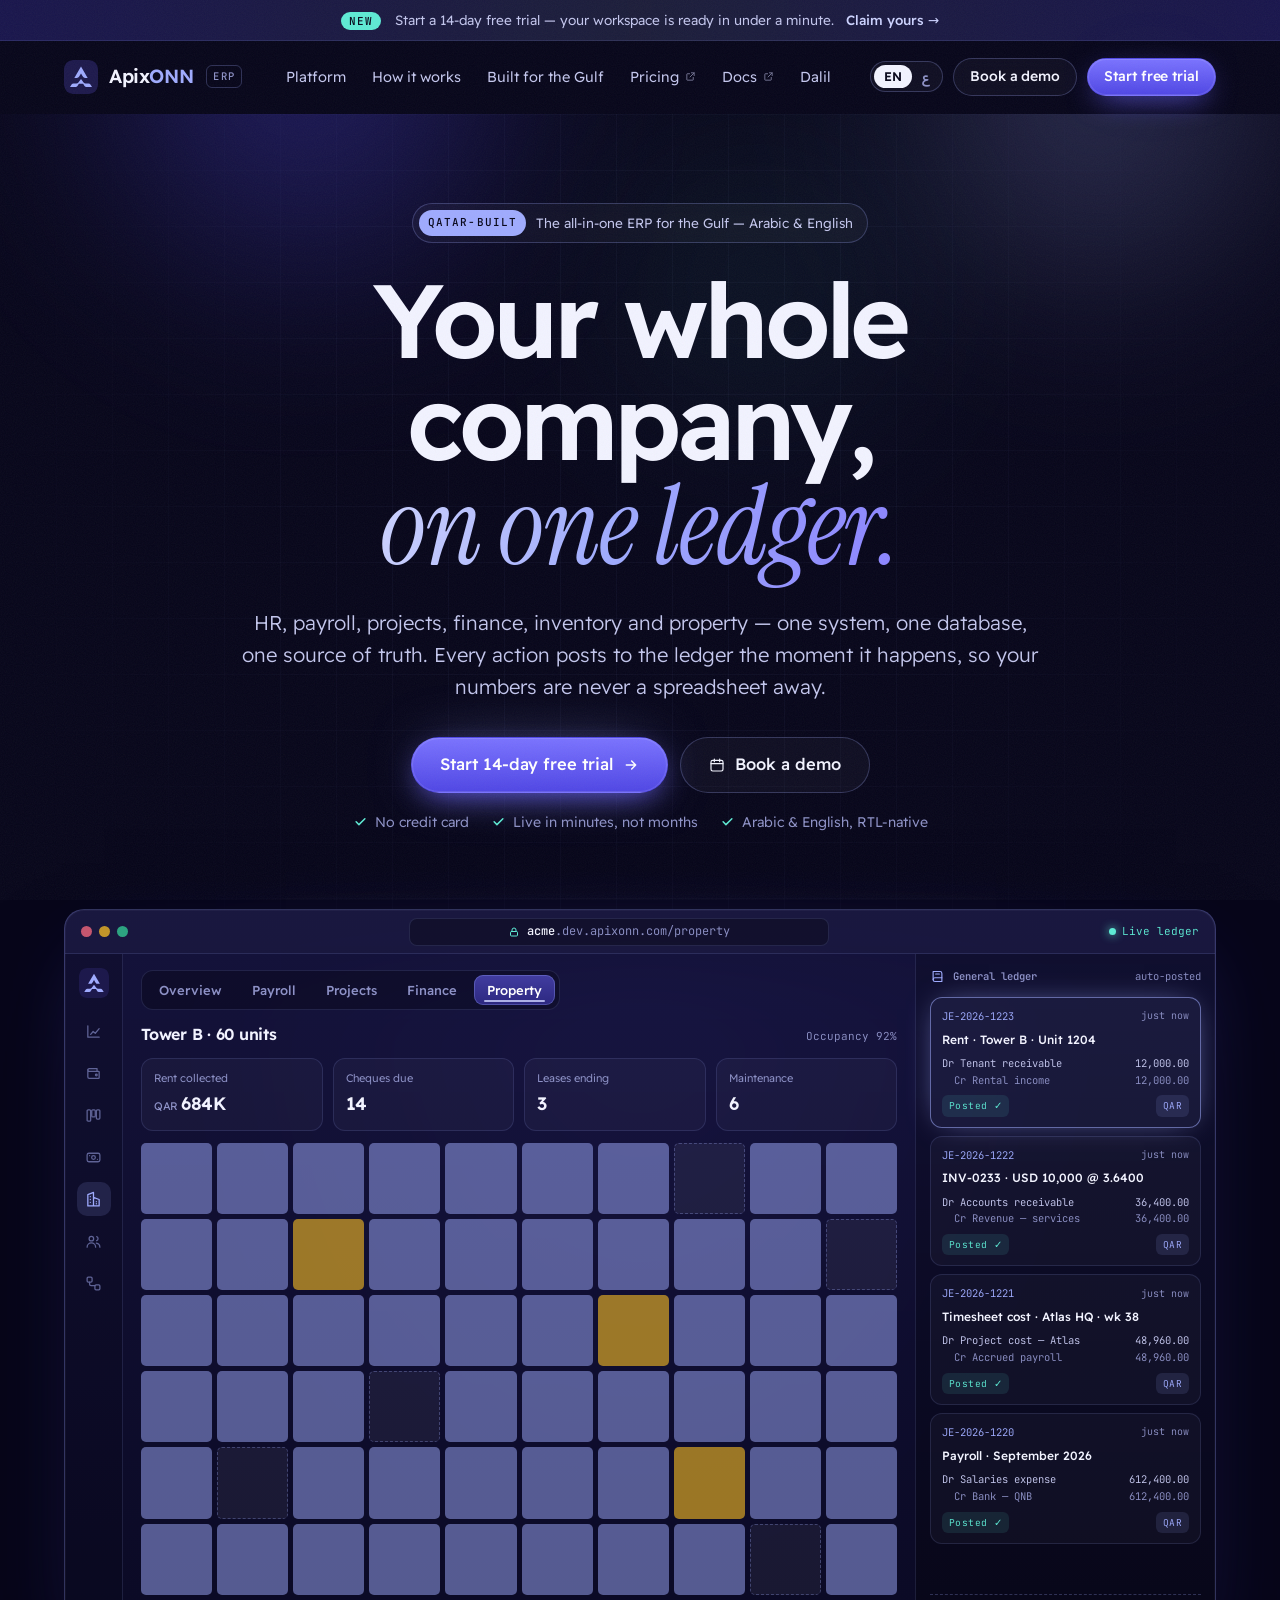
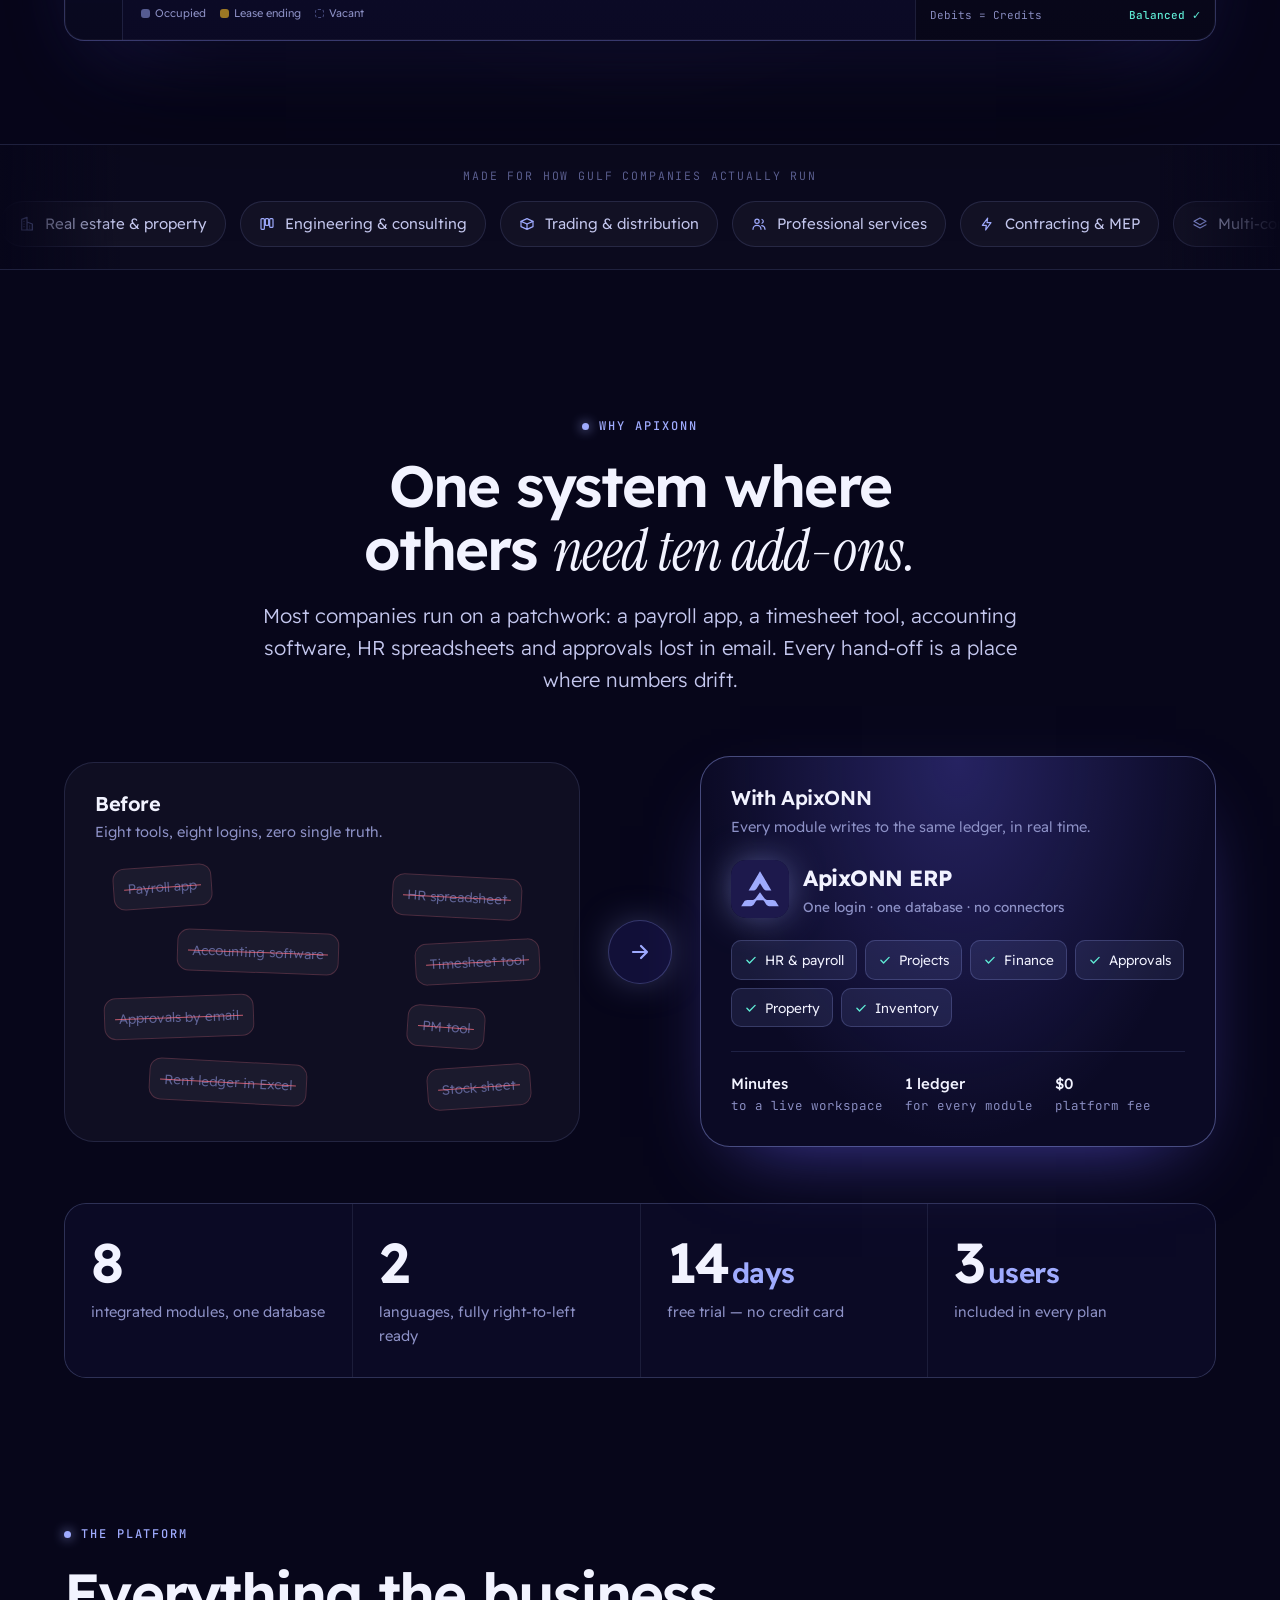
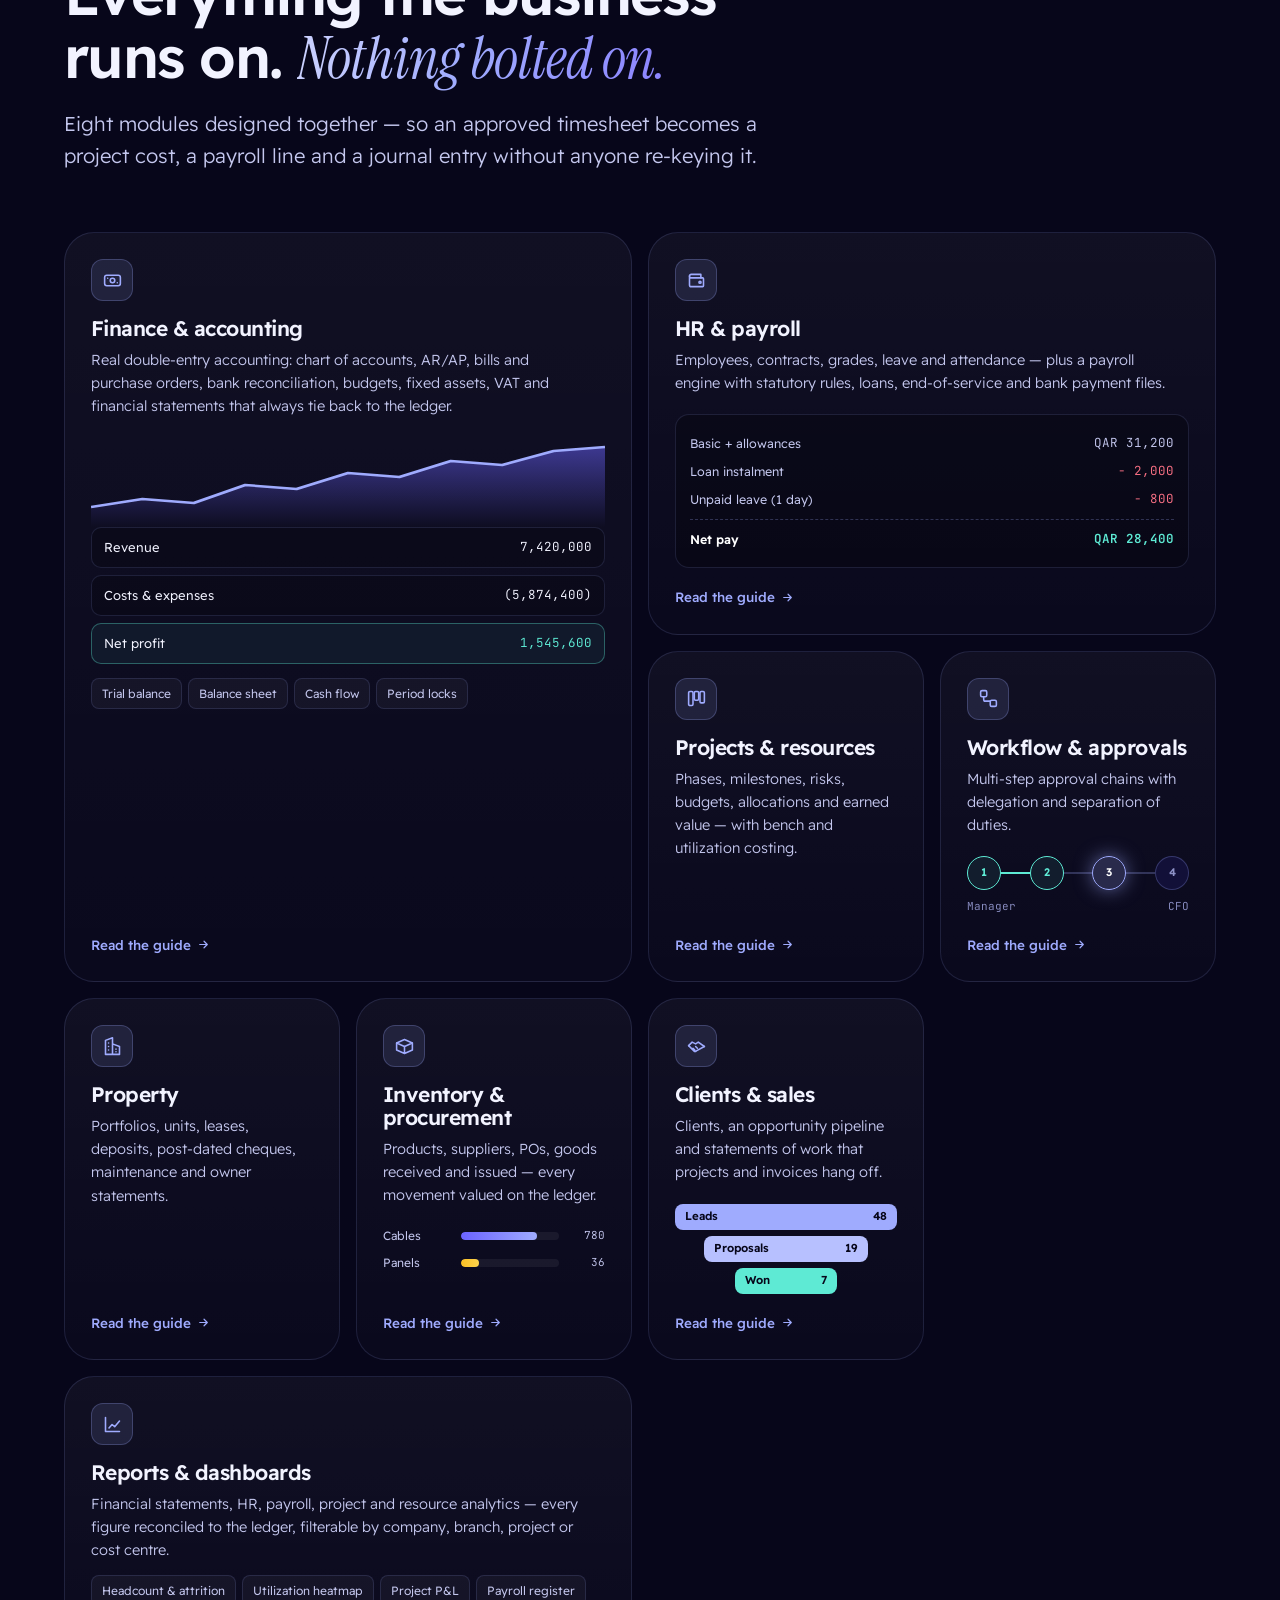
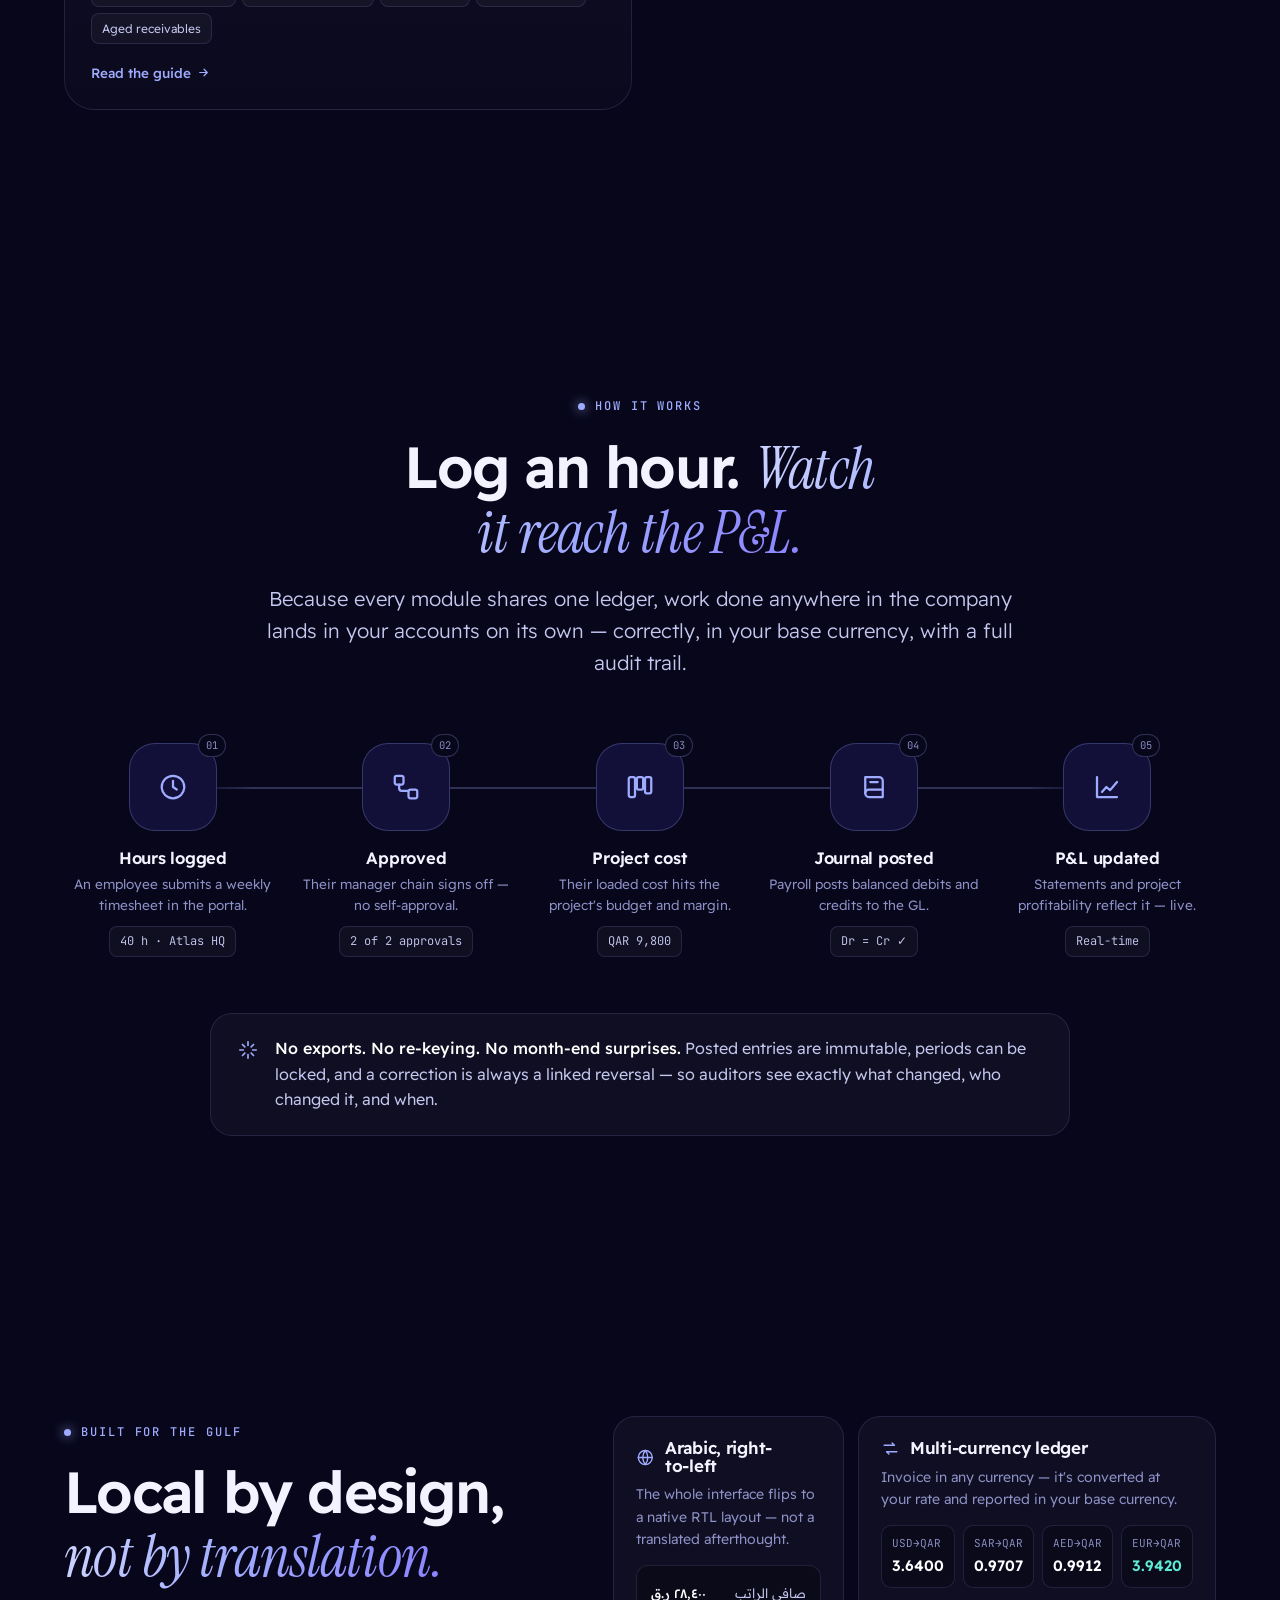
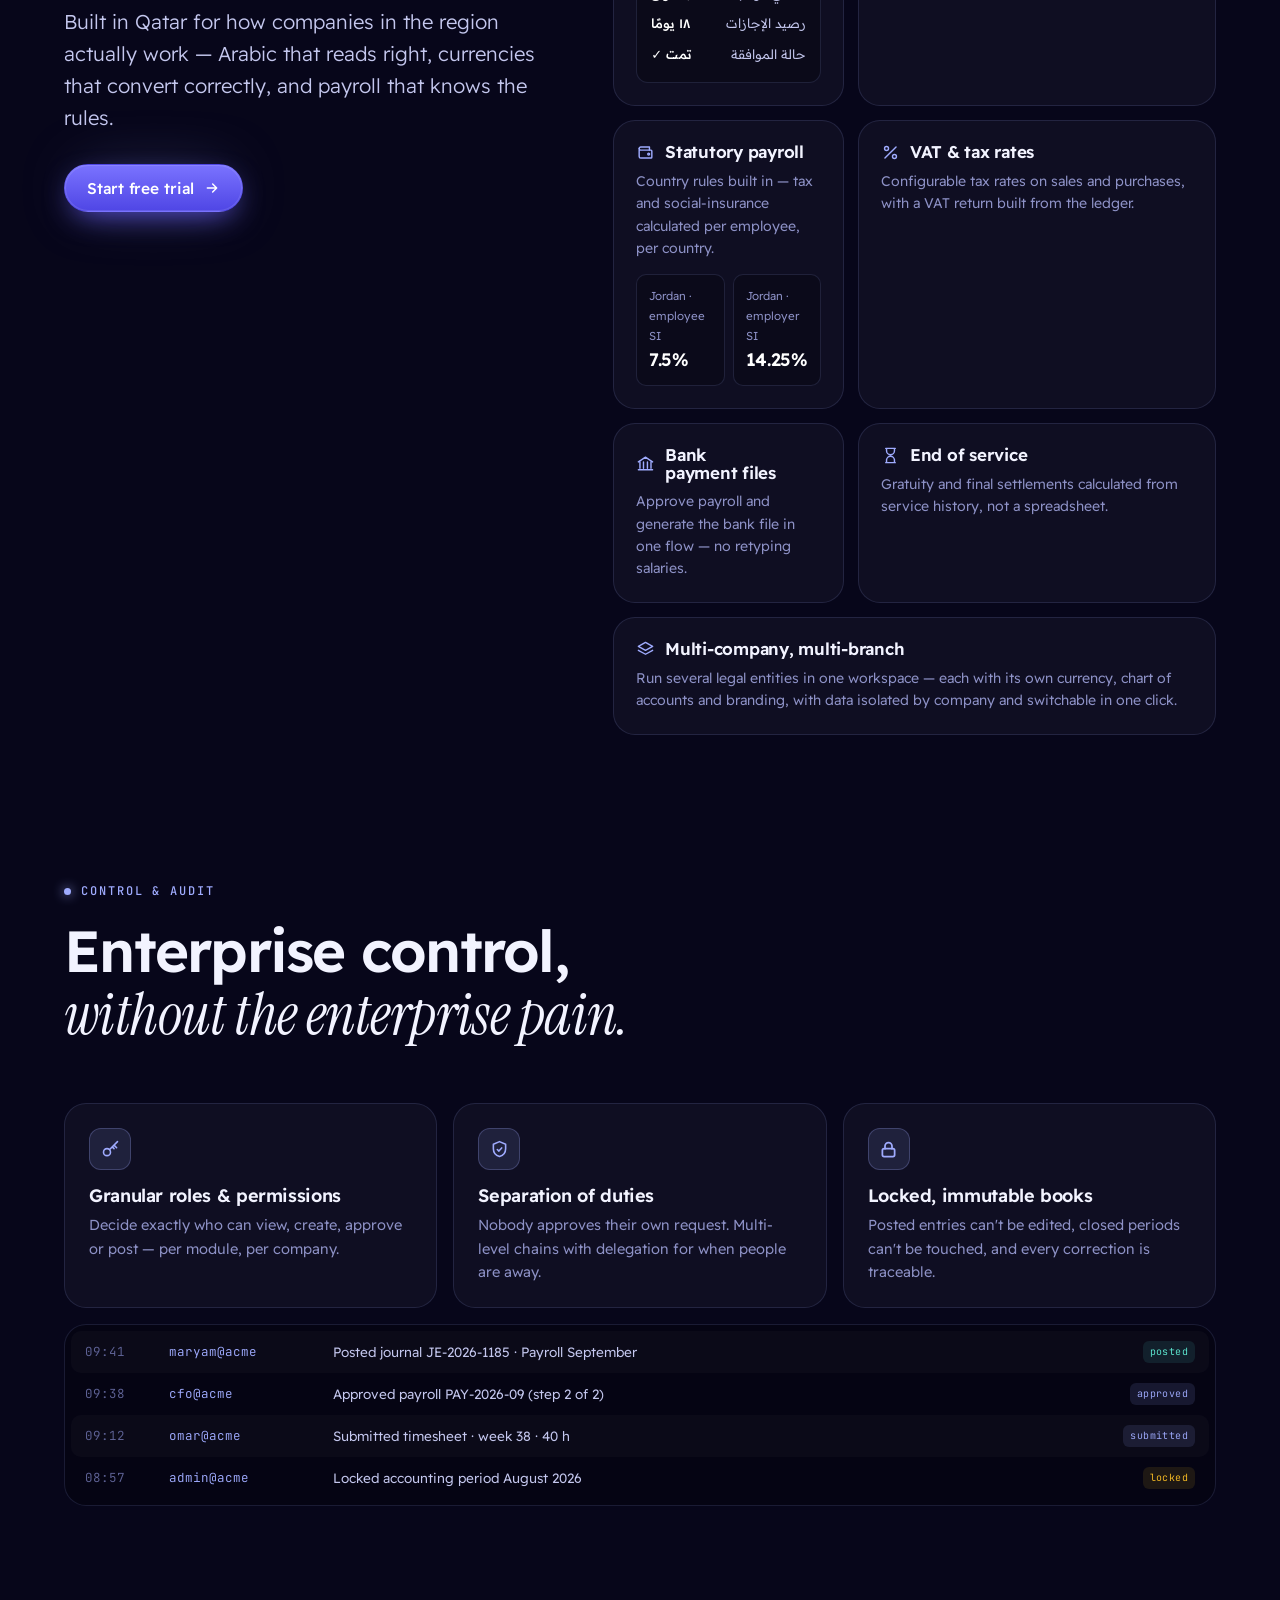
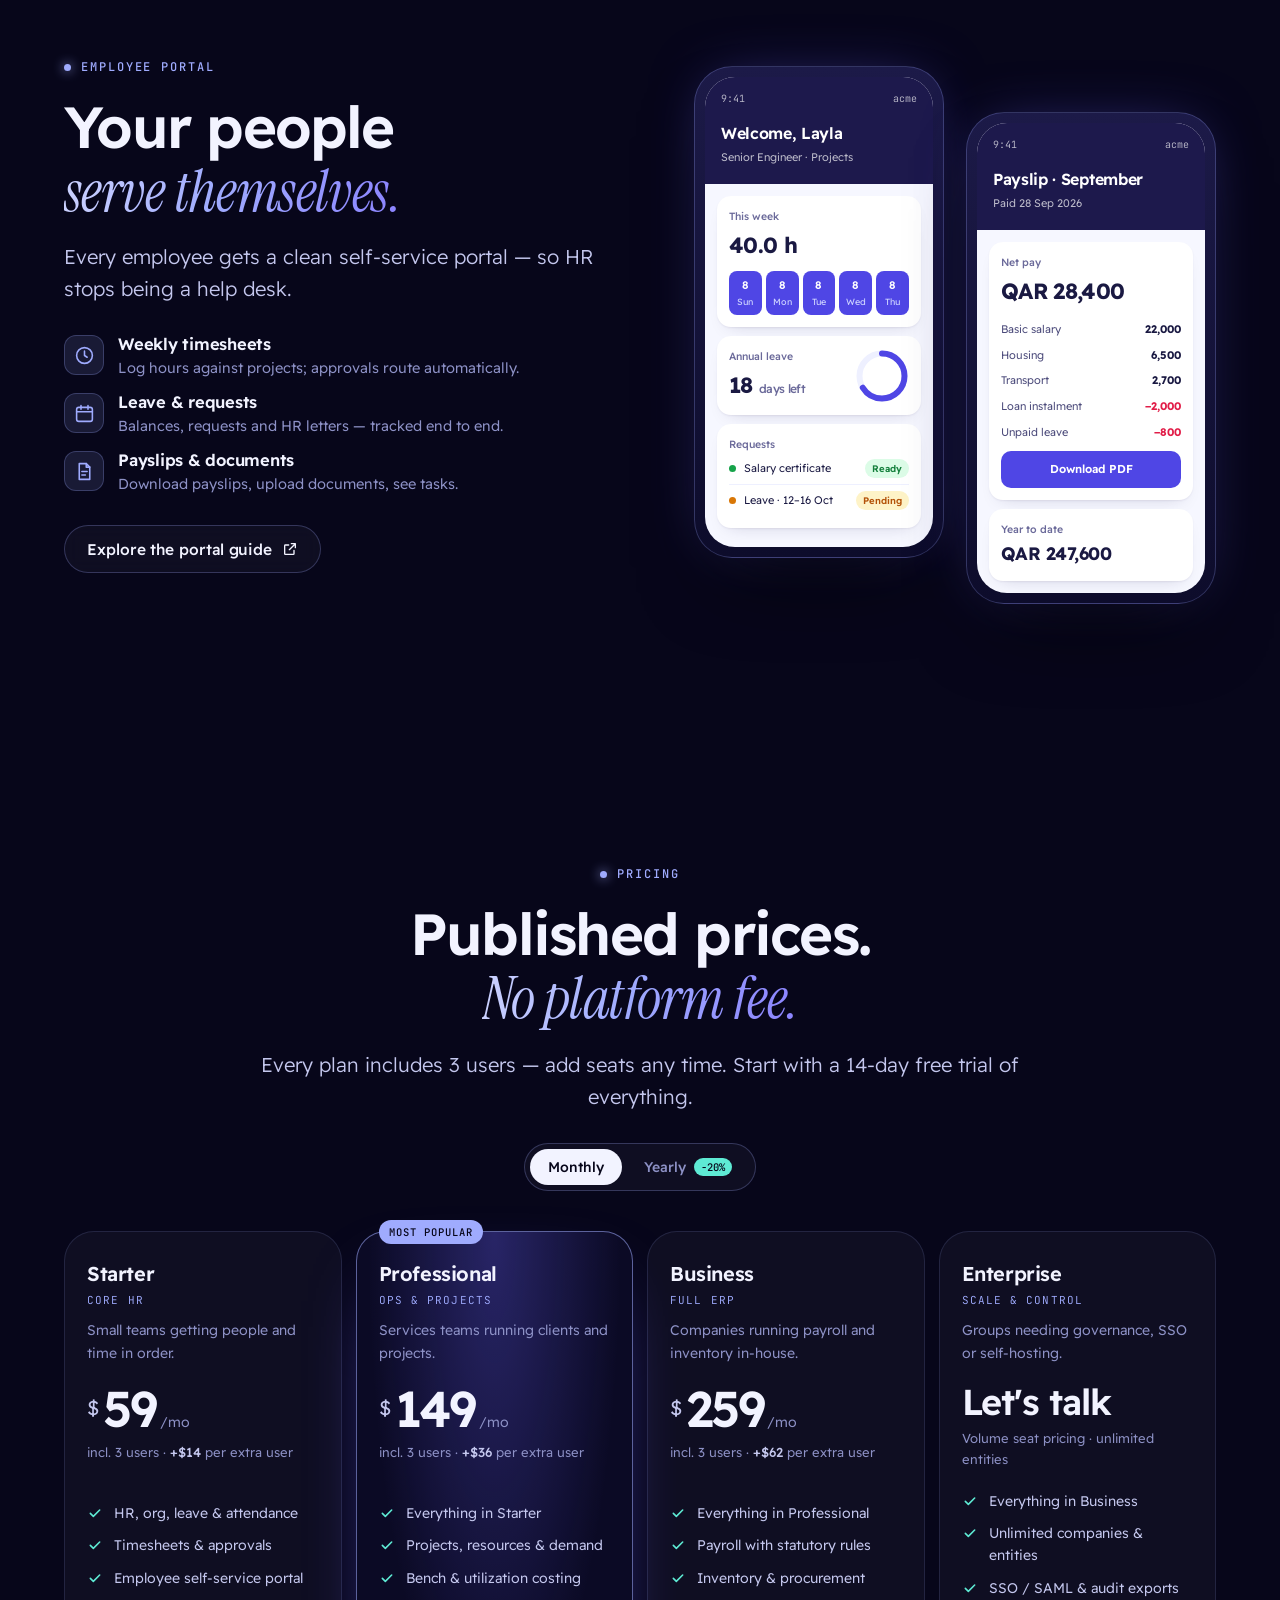
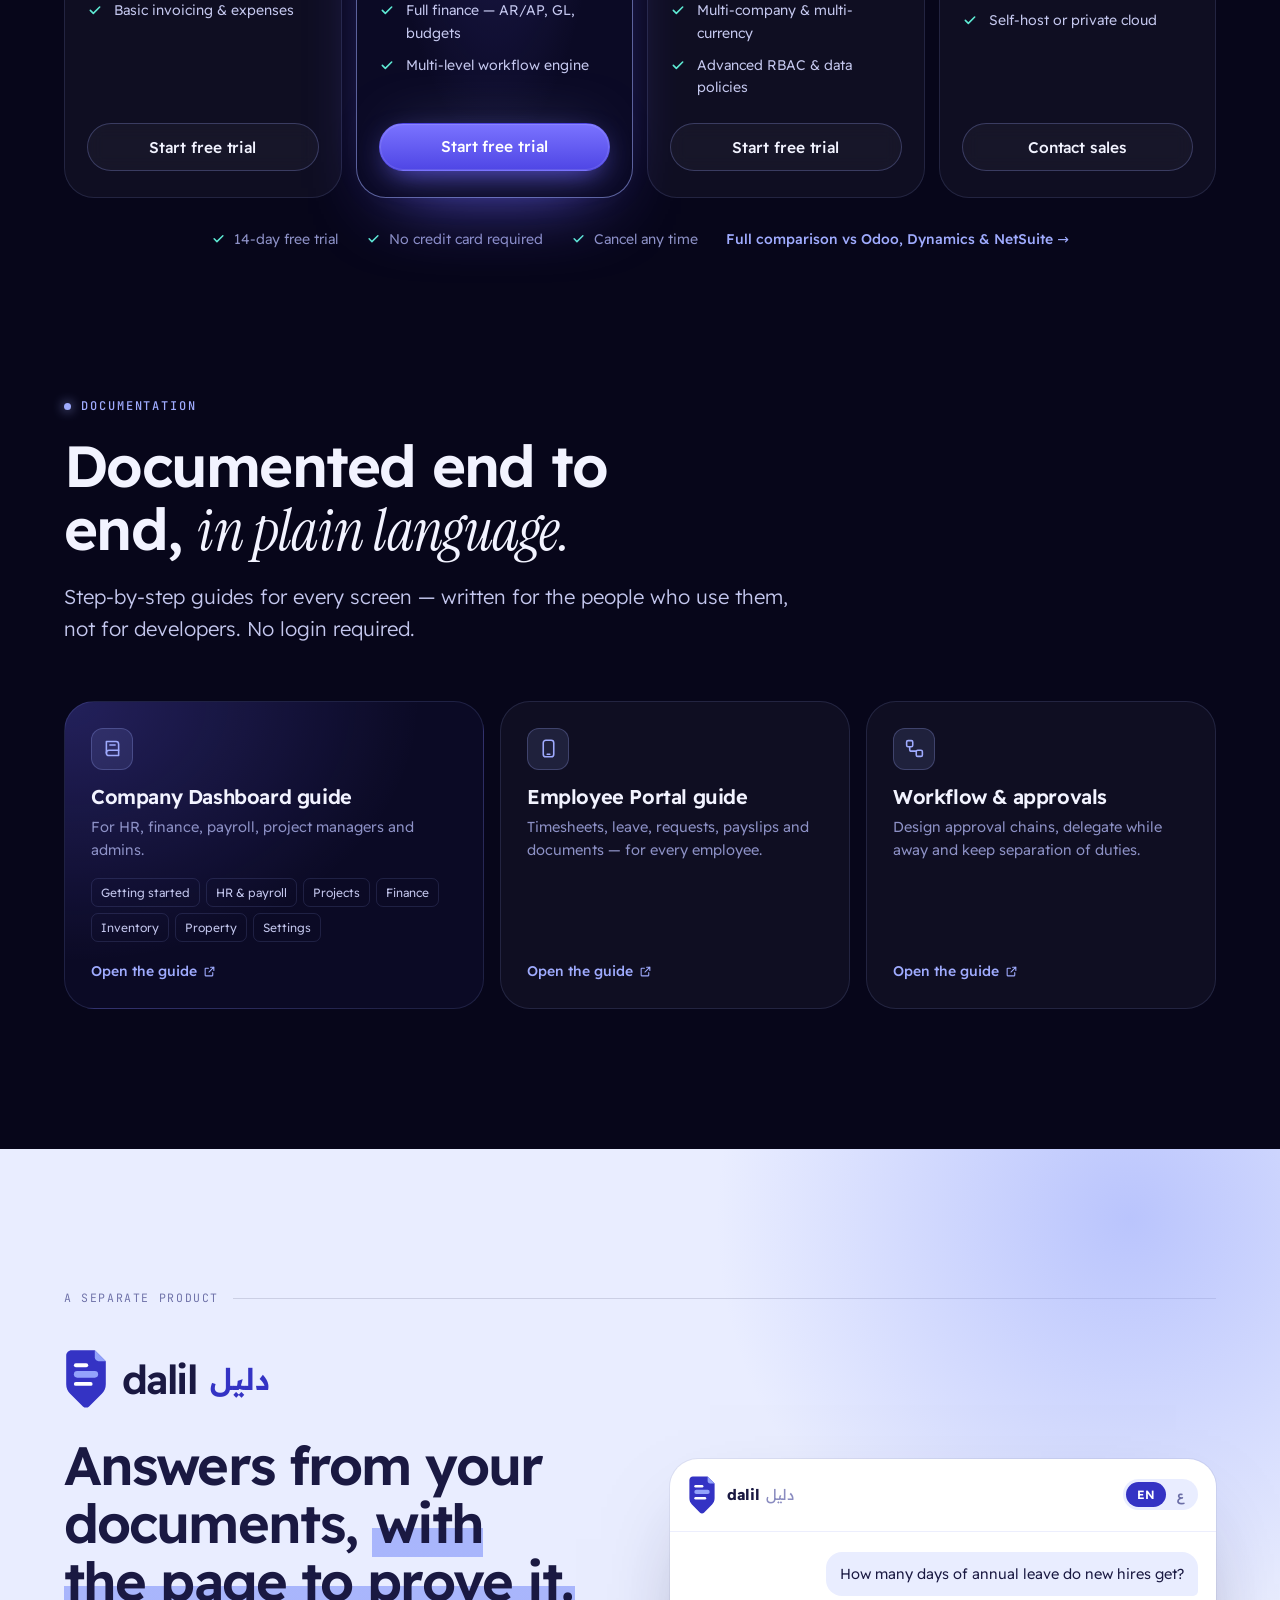
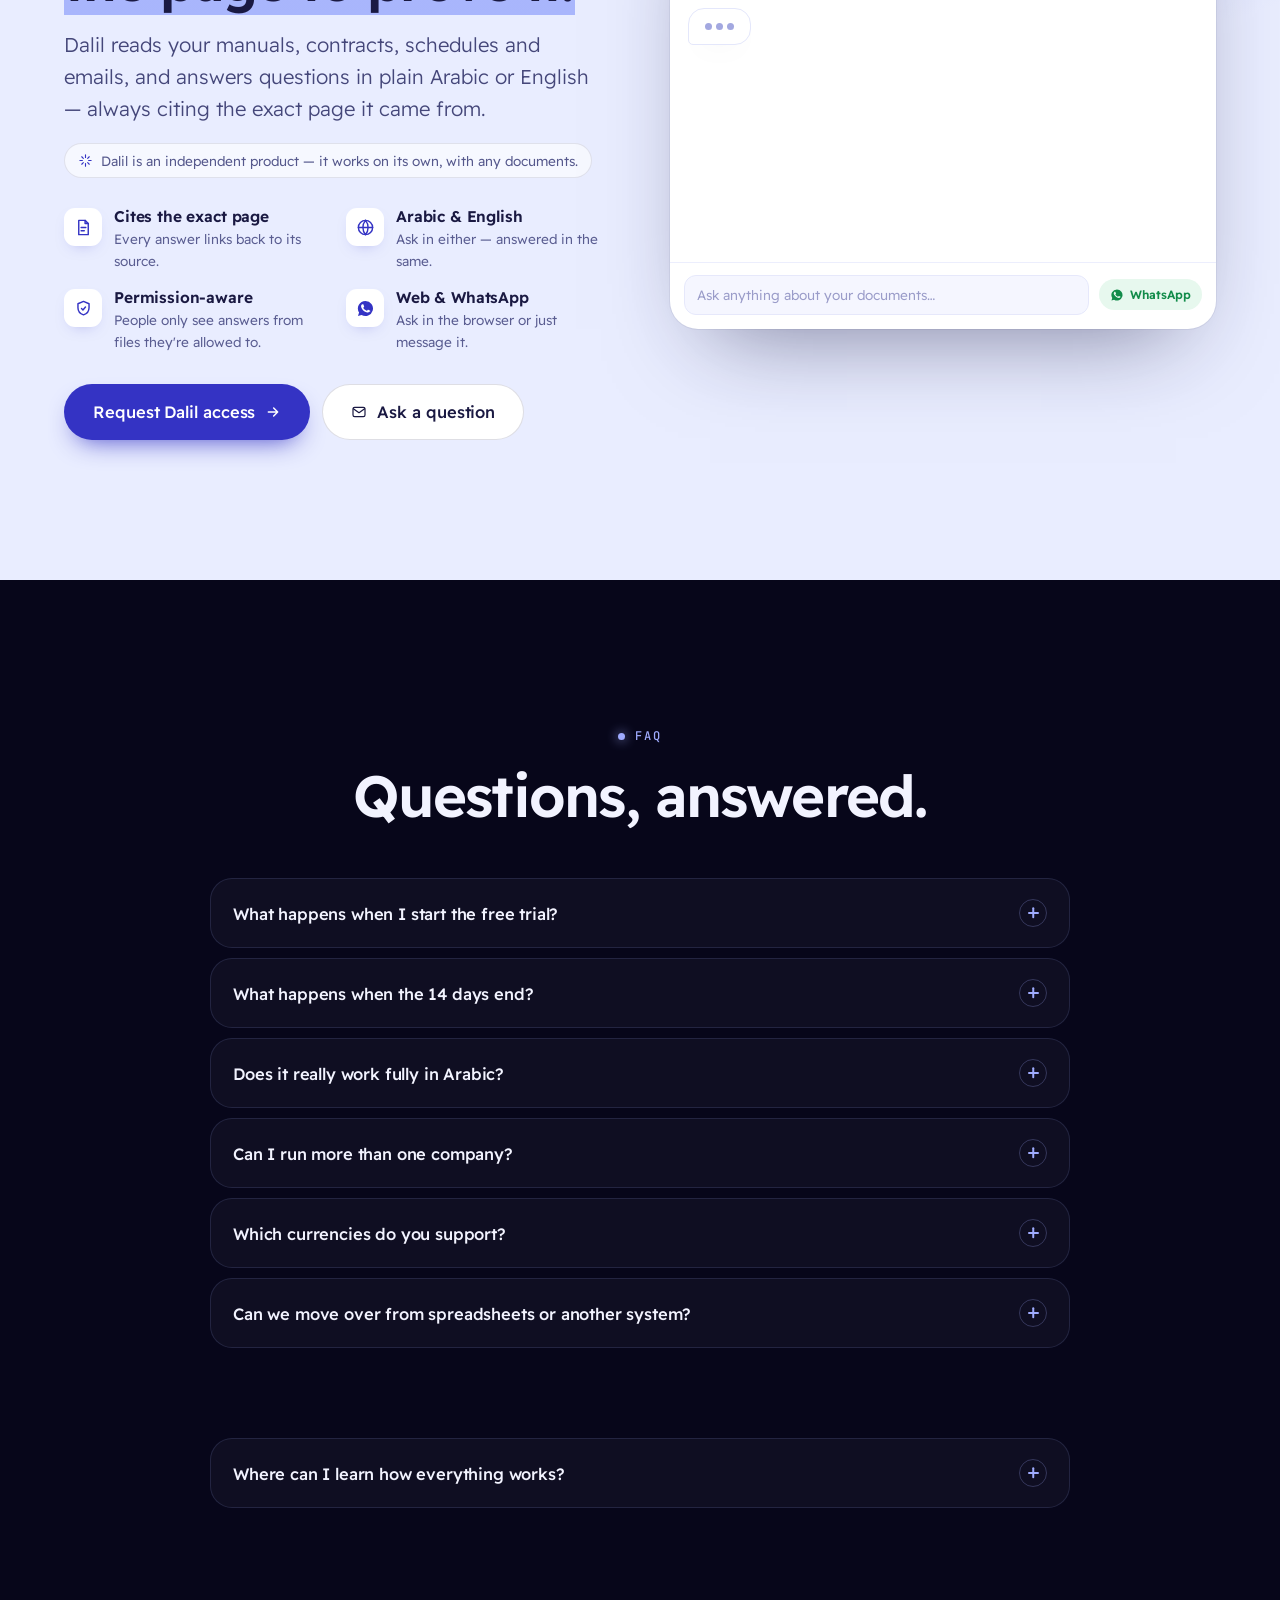
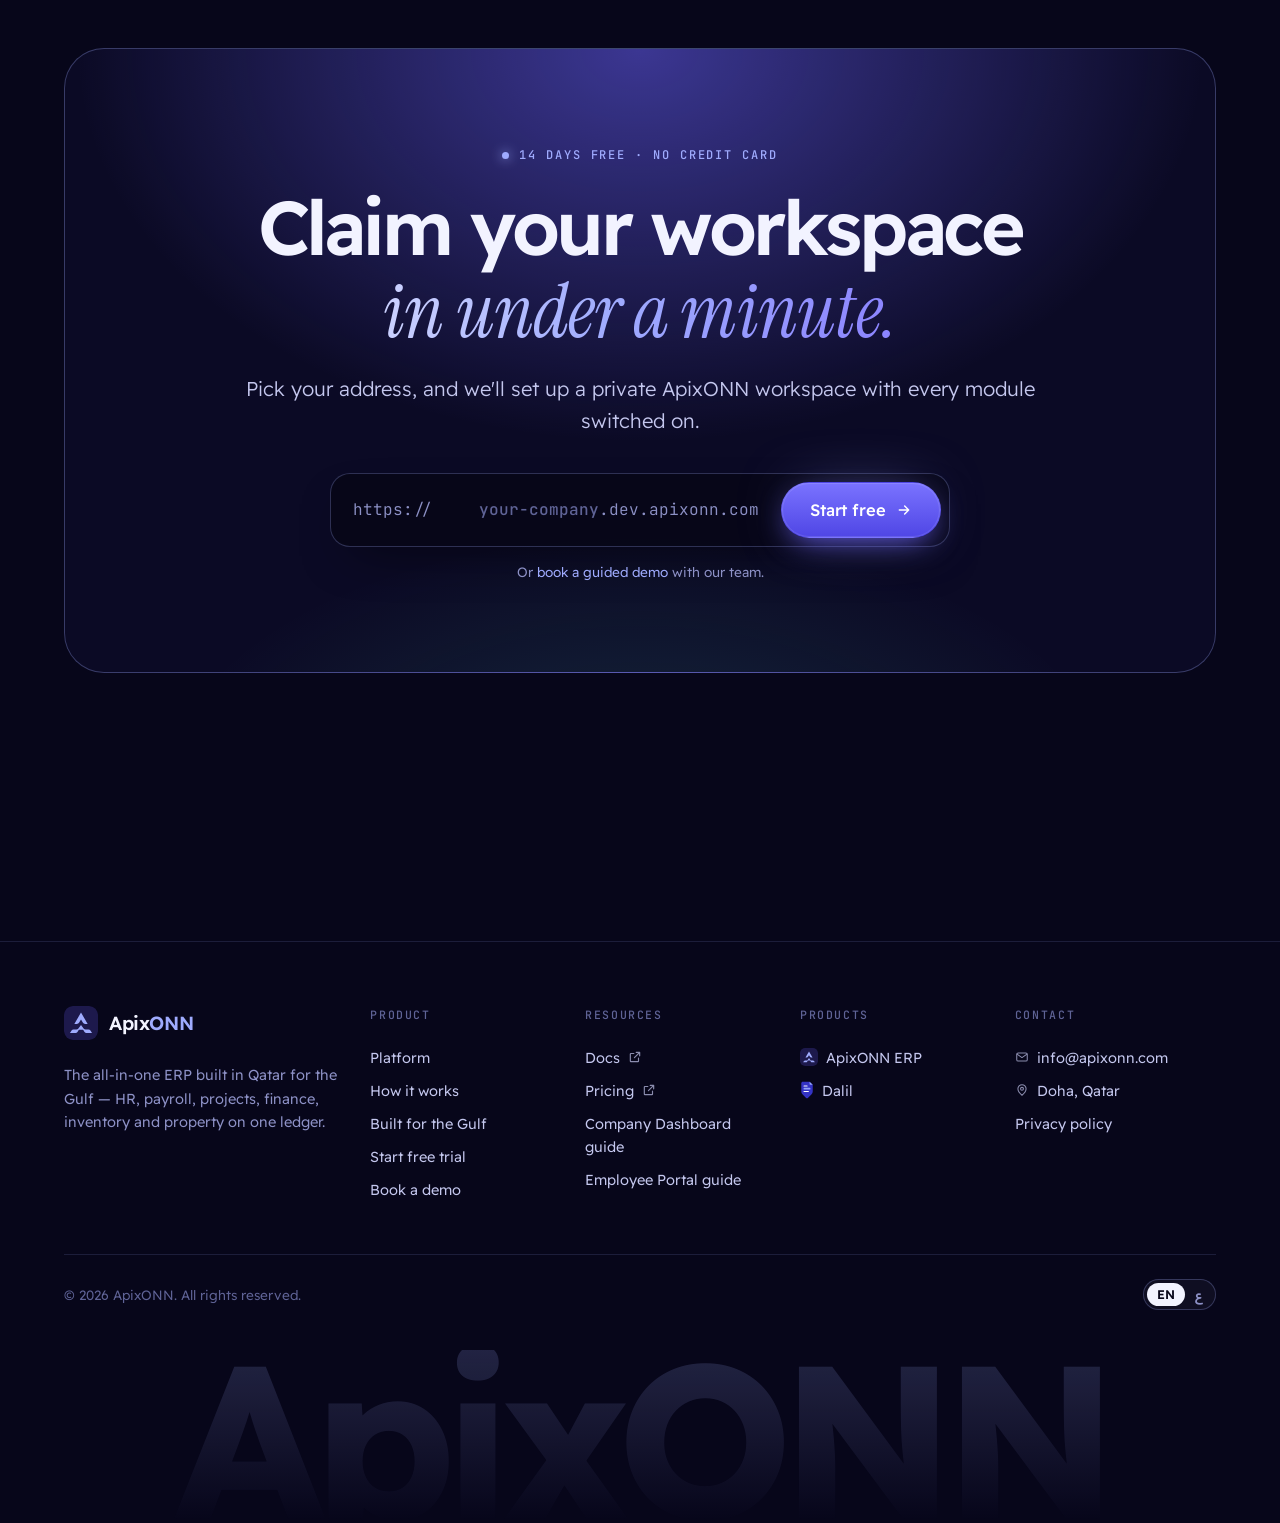
==== commit f68357f3: "redesign(site): v3 landing + self-serve 14-day trial + demo booking Landing (index.html): - Dark "le" ====
--- a/index.html
+++ b/index.html
@@ -1,551 +1,872 @@
 <!doctype html>
-<html lang="en" dir="ltr" data-lang="en">
+<html lang="en" dir="ltr">
 <head>
 <meta charset="utf-8">
 <meta name="viewport" content="width=device-width, initial-scale=1, viewport-fit=cover">
-<title>ApixONN</title>
-<meta name="description" content="ApixONN is the business platform built in Qatar: an ERP that runs finance, HR, payroll, projects, inventory and property — and Dalil, an AI assistant that answers from your company's own documents, citing the page. Arabic & English.">
+<title>ApixONN ERP</title>
+<meta name="description" content="ApixONN ERP runs HR, payroll, projects, finance, inventory and property on one ledger — in Arabic and English, built in Qatar for the Gulf. Start a 14-day free trial.">
+<meta name="theme-color" content="#07061a">
 <link rel="icon" href="assets/favicon.svg" type="image/svg+xml">
-<meta property="og:title" content="ApixONN">
-<meta property="og:description" content="Run your business, and get answers from it. An ERP + Dalil, an AI assistant that answers from your own documents. Arabic & English, made in Qatar.">
+<meta property="og:title" content="ApixONN ERP — your whole company, on one ledger">
+<meta property="og:description" content="HR, payroll, projects, finance, inventory and property on one ledger. Arabic & English. 14-day free trial.">
 <meta property="og:type" content="website">
 <meta property="og:url" content="https://apixonn.com">
 <link rel="preconnect" href="https://fonts.googleapis.com">
 <link rel="preconnect" href="https://fonts.gstatic.com" crossorigin>
-<link href="https://fonts.googleapis.com/css2?family=Readex+Pro:wght@200..700&display=swap" rel="stylesheet">
-<style>
-  :root{
-    --ink:#141338; --indigo:#3433C4; --indigo-2:#4B4AE0; --peri:#93A3FB; --peri-2:#B7C1FF; --mist:#EBEEFF;
-    --bg:#FBFBFE; --surface:#FFFFFF; --surface-2:#F4F5FD; --surface-3:#EEF0FB;
-    --fg:#141338; --fg-2:#3C3B66; --fg-muted:#57568A; --fg-faint:#8988B4;
-    --border:#E7E8F6; --border-2:#D5D6EE;
-    --d1:#1D1C4E; --d2:#100F30; --d3:#0A0922;                 /* dark hero grounds */
-    --on-d:#EEF0FF; --on-d-2:#C4C7EE; --on-d-faint:#9C9FD4;
-    --ok:#16A34A; --ok-bg:#DCFCE7; --warn:#D97706;
-    --shadow-sm:0 1px 2px rgba(20,19,56,.05), 0 8px 20px -10px rgba(20,19,56,.10);
-    --shadow:0 2px 4px rgba(20,19,56,.05), 0 22px 48px -22px rgba(20,19,56,.22);
-    --shadow-xl:0 40px 90px -34px rgba(16,15,48,.5);
-    --r:16px; --r-lg:24px;
-    --font:'Readex Pro', ui-sans-serif, system-ui, -apple-system, 'Segoe UI', Roboto, 'Helvetica Neue', Arial, sans-serif;
-    --maxw:1180px;
-  }
-  @media (prefers-color-scheme: dark){
-    :root:not([data-theme="light"]){
-      --ink:#F3F4FE; --indigo:#96A5FF; --indigo-2:#B0BBFF; --peri:#96A5FF; --peri-2:#C4CCFF; --mist:#211F55;
-      --bg:#0A0920; --surface:#141235; --surface-2:#1A1846; --surface-3:#211F55;
-      --fg:#F3F4FE; --fg-2:#C9CAEE; --fg-muted:#A6A7D6; --fg-faint:#7E7EB0;
-      --border:#2A2860; --border-2:#3A3878;
-      --d1:#1A184A; --d2:#0C0B28; --d3:#07061B;
-      --on-d:#EEF0FF; --on-d-2:#C4C7EE; --on-d-faint:#9C9FD4;
-      --ok:#4ADE80; --ok-bg:rgba(74,222,128,.14); --warn:#FBBF24;
-      --shadow-sm:0 1px 2px rgba(0,0,0,.4), 0 10px 24px -12px rgba(0,0,0,.6);
-      --shadow:0 2px 6px rgba(0,0,0,.4), 0 26px 54px -24px rgba(0,0,0,.7);
-      --shadow-xl:0 44px 100px -34px rgba(0,0,0,.8);
-    }
-  }
-  :root[data-theme="dark"]{
-    --ink:#F3F4FE; --indigo:#96A5FF; --indigo-2:#B0BBFF; --peri:#96A5FF; --peri-2:#C4CCFF; --mist:#211F55;
-    --bg:#0A0920; --surface:#141235; --surface-2:#1A1846; --surface-3:#211F55;
-    --fg:#F3F4FE; --fg-2:#C9CAEE; --fg-muted:#A6A7D6; --fg-faint:#7E7EB0;
-    --border:#2A2860; --border-2:#3A3878; --d1:#1A184A; --d2:#0C0B28; --d3:#07061B;
-    --ok:#4ADE80; --ok-bg:rgba(74,222,128,.14); --warn:#FBBF24;
-    --shadow-sm:0 1px 2px rgba(0,0,0,.4), 0 10px 24px -12px rgba(0,0,0,.6);
-    --shadow:0 2px 6px rgba(0,0,0,.4), 0 26px 54px -24px rgba(0,0,0,.7);
-    --shadow-xl:0 44px 100px -34px rgba(0,0,0,.8);
-  }
-
-  *{box-sizing:border-box}
-  html{-webkit-text-size-adjust:100%; scroll-behavior:smooth}
-  body{margin:0; background:var(--bg); color:var(--fg); font-family:var(--font); font-weight:400; font-size:16px; line-height:1.6; -webkit-font-smoothing:antialiased; text-rendering:optimizeLegibility; overflow-x:hidden}
-  h1,h2,h3,h4{margin:0; line-height:1.1; letter-spacing:-.025em; text-wrap:balance; font-weight:600; color:var(--fg)}
-  p{margin:0}
-  a{color:inherit; text-decoration:none}
-  ::selection{background:var(--peri); color:#0A0922}
-  :focus-visible{outline:2.5px solid var(--indigo); outline-offset:3px; border-radius:8px}
-  svg{display:block}
-
-  .wrap{max-width:var(--maxw); margin-inline:auto; padding-inline:24px}
-  .eyebrow{display:inline-flex; align-items:center; gap:8px; font-size:.75rem; font-weight:600; letter-spacing:.16em; text-transform:uppercase; color:var(--indigo)}
-  html[dir="rtl"] .eyebrow{letter-spacing:.03em}
-  .eyebrow::before{content:""; width:22px; height:2px; border-radius:2px; background:var(--peri)}
-  /* the "answer line, lit up" — Dalil's motif as a highlighter */
-  .lit{background:linear-gradient(transparent 58%, color-mix(in srgb, var(--peri) 75%, transparent) 0); padding:0 .05em; border-radius:2px}
-  .hero .lit{color:#fff}
-
-  .btn{display:inline-flex; align-items:center; gap:.55em; font-family:var(--font); font-weight:600; font-size:.98rem; padding:.85em 1.55em; border-radius:999px; border:1px solid transparent; cursor:pointer; transition:transform .16s ease, box-shadow .22s ease, background .2s ease, border-color .2s}
-  .btn svg{width:1.05em; height:1.05em}
-  html[dir="rtl"] .btn .arr{transform:scaleX(-1)}
-  .btn-primary{background:var(--indigo); color:#fff; box-shadow:0 12px 26px -12px color-mix(in srgb, var(--indigo) 85%, transparent)}
-  .btn-primary:hover{transform:translateY(-2px); background:var(--indigo-2)}
-  .btn-line{background:transparent; color:var(--fg); border-color:var(--border-2)}
-  .btn-line:hover{background:var(--surface-2); border-color:var(--fg-faint)}
-  .btn-ondark{background:rgba(255,255,255,.09); color:#fff; border-color:rgba(255,255,255,.22)}
-  .btn-ondark:hover{background:rgba(255,255,255,.16)}
-
-  /* ---------- header ---------- */
-  .topbar{background:var(--ink); color:var(--on-d); font-size:.78rem; text-align:center; padding:7px 16px; letter-spacing:.01em}
-  .topbar b{color:var(--peri-2); font-weight:600}
-  header.site{position:sticky; top:env(safe-area-inset-top,0px); z-index:60; background:color-mix(in srgb, var(--bg) 80%, transparent); backdrop-filter:saturate(180%) blur(14px); border-bottom:1px solid var(--border)}
-  .nav{display:flex; align-items:center; justify-content:space-between; gap:16px; height:70px}
-  .brand{display:inline-flex; align-items:center; gap:11px; font-weight:600; font-size:1.2rem; letter-spacing:-.02em}
-  .brand .mark{width:36px; height:36px; flex:none}
-  .brand b{font-weight:700} .brand .onn{color:var(--indigo)}
-  .nav-mid{display:none; align-items:center; gap:4px}
-  @media(min-width:860px){ .nav-mid{display:flex} }
-  .nav-mid a{padding:.55em .9em; border-radius:10px; color:var(--fg-muted); font-weight:500; font-size:.96rem; transition:color .2s, background .2s}
-  .nav-mid a:hover{color:var(--fg); background:var(--surface-2)}
-  .nav-end{display:flex; align-items:center; gap:10px}
-  .lang{display:inline-flex; border:1px solid var(--border-2); border-radius:999px; overflow:hidden}
-  .lang button{font-family:var(--font); font-weight:600; font-size:.82rem; padding:.42em .82em; border:0; background:transparent; color:var(--fg-muted); cursor:pointer; line-height:1; transition:background .2s,color .2s}
-  .lang button[aria-pressed="true"]{background:var(--indigo); color:#fff}
-  .nav-cta{display:none}
-  @media(min-width:560px){ .nav-cta{display:inline-flex} }
-
-  /* ---------- hero ---------- */
-  .hero{position:relative; overflow:hidden; color:var(--on-d); background:radial-gradient(140% 120% at 78% -10%, var(--d1) 0%, var(--d2) 55%, var(--d3) 100%)}
-  .hero .glow{position:absolute; inset:0; pointer-events:none; background:radial-gradient(40% 46% at 84% 12%, rgba(147,163,251,.30), transparent 68%), radial-gradient(34% 40% at 6% 96%, rgba(52,51,196,.5), transparent 70%)}
-  .hero .grid{position:absolute; inset:0; opacity:.6; background-image:linear-gradient(rgba(147,163,251,.06) 1px, transparent 1px), linear-gradient(90deg, rgba(147,163,251,.06) 1px, transparent 1px); background-size:48px 48px; -webkit-mask-image:radial-gradient(120% 92% at 72% 8%, #000 32%, transparent 78%); mask-image:radial-gradient(120% 92% at 72% 8%, #000 32%, transparent 78%)}
-  .hero-inner{position:relative; display:grid; grid-template-columns:1fr; gap:48px; align-items:center; padding-block:60px 72px}
-  @media(min-width:940px){ .hero-inner{grid-template-columns:1.05fr .95fr; gap:48px; padding-block:92px 104px} }
-  .hero .eyebrow{color:var(--peri-2)} .hero .eyebrow::before{background:var(--peri-2)}
-  .hero h1{font-size:clamp(2.35rem, 5.6vw, 3.85rem); font-weight:600; color:#fff; margin-top:18px; letter-spacing:-.03em}
-  .hero .sub{margin-top:22px; font-size:clamp(1.05rem,1.55vw,1.24rem); color:var(--on-d-2); max-width:33em; font-weight:300}
-  .hero .cta-row{margin-top:34px; display:flex; flex-wrap:wrap; gap:12px; align-items:center}
-  .hero .metrics{margin-top:40px; display:flex; flex-wrap:wrap; gap:28px}
-  .hero .metrics .m .n{font-size:1.5rem; font-weight:700; color:#fff; letter-spacing:-.02em}
-  .hero .metrics .m .l{font-size:.8rem; color:var(--on-d-faint); margin-top:2px}
-  .hero .metrics .sep{width:1px; background:rgba(147,163,251,.2)}
-
-  /* hero visual */
-  .visual{position:relative; min-height:360px}
-  .ops{position:relative; background:rgba(255,255,255,.055); border:1px solid rgba(147,163,251,.22); border-radius:20px; padding:20px; backdrop-filter:blur(6px); box-shadow:0 34px 70px -32px rgba(0,0,0,.7)}
-  .ops-h{display:flex; align-items:center; justify-content:space-between; margin-bottom:15px}
-  .ops-h .t{font-size:.82rem; font-weight:600; color:#fff}
-  .ops-h .d{display:flex; gap:5px}
-  .ops-h .d i{width:8px; height:8px; border-radius:50%; background:rgba(147,163,251,.4)}
-  .tiles{display:grid; grid-template-columns:repeat(3,1fr); gap:10px}
-  .tile{background:rgba(10,9,34,.45); border:1px solid rgba(147,163,251,.14); border-radius:12px; padding:11px 12px}
-  .tile .lb{font-size:.64rem; color:var(--peri-2); font-weight:500}
-  .tile .vl{font-size:1.02rem; font-weight:700; color:#fff; margin-top:3px; font-variant-numeric:tabular-nums}
-  .bars{display:flex; align-items:flex-end; gap:6px; height:54px; margin-top:14px}
-  .bars i{flex:1; background:linear-gradient(var(--peri), rgba(147,163,251,.35)); border-radius:4px 4px 0 0; opacity:.9}
-  .dalil-card{position:relative; margin-top:-44px; margin-inline-start:auto; width:min(100%,346px); background:var(--surface); color:var(--fg); border:1px solid var(--border); border-radius:16px; padding:16px 17px; box-shadow:var(--shadow-xl)}
-  @media(min-width:940px){ .dalil-card{position:absolute; right:-16px; bottom:-34px; width:326px; margin-top:0} html[dir="rtl"] .dalil-card{right:auto; left:-16px} }
-  .dc-h{display:flex; align-items:center; gap:9px; margin-bottom:11px}
-  .dc-h .dm{width:26px; height:26px; flex:none}
-  .dc-h .nm{font-weight:600; font-size:.92rem} .dc-h .nm span{color:var(--fg-faint); font-weight:400; margin-inline-start:5px; font-size:.82rem}
-  .dc-h .live{margin-inline-start:auto; display:inline-flex; align-items:center; gap:5px; font-size:.64rem; font-weight:600; color:var(--indigo); background:var(--mist); padding:.3em .6em; border-radius:999px}
-  .dc-h .live i{width:6px; height:6px; border-radius:50%; background:var(--ok)}
-  .q{font-size:.86rem; color:var(--fg-muted); background:var(--surface-2); border-radius:10px 10px 10px 3px; padding:9px 11px; margin-bottom:10px}
-  .a{font-size:.9rem; line-height:1.5}
-  .cite{display:inline-flex; align-items:center; gap:6px; margin-top:11px; font-size:.72rem; font-weight:600; color:var(--indigo); background:var(--mist); padding:.42em .72em; border-radius:8px}
-  .cite svg{width:12px; height:14px}
-
-  /* ---------- logo/trust strip ---------- */
-  .strip{border-top:1px solid var(--border); border-bottom:1px solid var(--border); background:var(--surface-2)}
-  .strip-in{display:flex; flex-wrap:wrap; align-items:center; justify-content:center; gap:14px 34px; padding-block:20px; color:var(--fg-muted); font-size:.92rem; font-weight:500}
-  .strip-in .it{display:inline-flex; align-items:center; gap:9px}
-  .strip-in .it svg{width:17px; height:17px; color:var(--indigo)}
-  .strip-in .dot{width:4px; height:4px; border-radius:50%; background:var(--border-2)}
-
-  /* ---------- sections ---------- */
-  section{padding-block:88px}
-  @media(max-width:640px){ section{padding-block:64px} }
-  .sec-head{max-width:44rem}
-  .sec-head.center{margin-inline:auto; text-align:center}
-  .sec-head h2{font-size:clamp(1.85rem,3.9vw,2.7rem); margin-top:14px}
-  .sec-head p{margin-top:16px; color:var(--fg-muted); font-size:1.1rem; font-weight:300}
-  .sec-head.center .eyebrow::before{display:none} .sec-head.center .eyebrow{gap:0}
-
-  /* platform / ERP module grid */
-  .platform{background:var(--surface-2); border-top:1px solid var(--border); border-bottom:1px solid var(--border)}
-  .mods{display:grid; grid-template-columns:1fr; gap:16px; margin-top:48px}
-  @media(min-width:600px){ .mods{grid-template-columns:1fr 1fr} }
-  @media(min-width:960px){ .mods{grid-template-columns:repeat(4,1fr)} }
-  .mod{background:var(--surface); border:1px solid var(--border); border-radius:var(--r); padding:22px; transition:transform .18s ease, box-shadow .22s ease, border-color .2s; position:relative}
-  .mod:hover{transform:translateY(-4px); box-shadow:var(--shadow); border-color:var(--border-2)}
-  .mod .ic{width:44px; height:44px; border-radius:12px; display:grid; place-items:center; background:var(--mist); color:var(--indigo); margin-bottom:15px}
-  .mod .ic svg{width:23px; height:23px}
-  .mod h3{font-size:1.08rem}
-  .mod p{margin-top:7px; color:var(--fg-muted); font-size:.92rem; line-height:1.5}
-  .platform-foot{margin-top:34px; display:flex; flex-wrap:wrap; align-items:center; gap:12px 18px; color:var(--fg-muted); font-size:.98rem}
-  .platform-foot .pill{display:inline-flex; align-items:center; gap:8px; background:var(--surface); border:1px solid var(--border); border-radius:999px; padding:.5em 1em; font-weight:500; color:var(--fg)}
-  .platform-foot .pill svg{width:15px; height:15px; color:var(--indigo)}
-
-  /* Dalil section */
-  .dalil{position:relative; overflow:hidden; color:var(--on-d); background:radial-gradient(120% 120% at 12% 0%, var(--d1), var(--d2) 62%, var(--d3))}
-  .dalil .glow{position:absolute; inset:0; pointer-events:none; background:radial-gradient(36% 40% at 88% 84%, rgba(147,163,251,.24), transparent 70%)}
-  .dalil-grid{position:relative; display:grid; grid-template-columns:1fr; gap:44px; align-items:center}
-  @media(min-width:940px){ .dalil-grid{grid-template-columns:1fr 1fr; gap:56px} }
-  .dalil h2{color:#fff; font-size:clamp(1.85rem,3.9vw,2.7rem)}
-  .dalil .eyebrow{color:var(--peri-2)} .dalil .eyebrow::before{background:var(--peri-2)}
-  .dalil .lead{margin-top:16px; color:var(--on-d-2); font-size:1.1rem; font-weight:300; max-width:32em}
-  .feats{margin-top:28px; display:grid; gap:16px}
-  .feat{display:flex; gap:14px; align-items:flex-start}
-  .feat .fi{width:38px; height:38px; flex:none; border-radius:11px; background:rgba(147,163,251,.14); border:1px solid rgba(147,163,251,.24); display:grid; place-items:center; color:var(--peri-2)}
-  .feat .fi svg{width:19px; height:19px}
-  .feat h4{color:#fff; font-size:1rem; font-weight:600}
-  .feat p{color:var(--on-d-2); font-size:.92rem; margin-top:3px; font-weight:300}
-  /* Dalil demo panel */
-  .demo{background:rgba(255,255,255,.05); border:1px solid rgba(147,163,251,.2); border-radius:22px; padding:22px; backdrop-filter:blur(6px)}
-  .demo .row{display:flex; gap:10px; align-items:flex-start; margin-bottom:14px}
-  .demo .av{width:30px; height:30px; flex:none; border-radius:9px; display:grid; place-items:center; font-size:.7rem; font-weight:700}
-  .demo .av.u{background:rgba(147,163,251,.2); color:var(--peri-2)}
-  .demo .bub{border-radius:12px; padding:11px 13px; font-size:.9rem; max-width:100%}
-  .demo .bub.u{background:rgba(255,255,255,.08); color:var(--on-d); border-radius:12px 12px 12px 4px}
-  .demo .bub.d{background:#fff; color:var(--ink); box-shadow:0 14px 30px -16px rgba(0,0,0,.6); border-radius:12px 12px 4px 12px}
-  .demo .bub.d .src{display:inline-flex; align-items:center; gap:6px; margin-top:9px; font-size:.7rem; font-weight:600; color:var(--indigo); background:var(--mist); padding:.36em .66em; border-radius:7px}
-  .demo .bub.d .src svg{width:11px; height:13px}
-  .demo .ch{display:flex; align-items:center; gap:8px; margin-top:6px; padding-top:14px; border-top:1px solid rgba(147,163,251,.16); color:var(--on-d-faint); font-size:.78rem}
-  .demo .ch .wa{margin-inline-start:auto; display:inline-flex; align-items:center; gap:6px; color:var(--peri-2); font-weight:600}
-  .demo .ch .wa svg{width:15px; height:15px}
-
-  /* why grid */
-  .why-grid{display:grid; grid-template-columns:1fr; gap:18px; margin-top:48px}
-  @media(min-width:640px){ .why-grid{grid-template-columns:1fr 1fr} }
-  @media(min-width:980px){ .why-grid{grid-template-columns:repeat(4,1fr)} }
-  .why{padding:26px 22px; border-radius:var(--r); background:var(--surface); border:1px solid var(--border)}
-  .why .wi{width:40px; height:40px; border-radius:11px; display:grid; place-items:center; background:var(--mist); color:var(--indigo); margin-bottom:14px}
-  .why .wi svg{width:21px; height:21px}
-  .why h3{font-size:1.05rem}
-  .why p{margin-top:8px; color:var(--fg-muted); font-size:.92rem; line-height:1.5}
-
-  /* CTA */
-  .cta-band{position:relative; overflow:hidden; border-radius:var(--r-lg); background:linear-gradient(135deg, var(--d1), var(--d2)); color:var(--on-d); padding:60px 44px; box-shadow:var(--shadow)}
-  .cta-band::after{content:""; position:absolute; inset:0; background:radial-gradient(40% 70% at 88% 10%, rgba(147,163,251,.24), transparent 70%); pointer-events:none}
-  .cta-grid{position:relative; display:grid; grid-template-columns:1fr; gap:30px; align-items:center}
-  @media(min-width:820px){ .cta-grid{grid-template-columns:1.35fr .65fr} }
-  .cta-grid h2{color:#fff; font-size:clamp(1.8rem,3.7vw,2.5rem)}
-  .cta-grid p{color:var(--on-d-2); margin-top:14px; font-size:1.08rem; font-weight:300; max-width:30em}
-  .cta-info{display:flex; flex-direction:column; gap:14px}
-  .cta-info a,.cta-info .r{display:inline-flex; align-items:center; gap:11px; color:#fff; font-weight:500; font-size:1.05rem}
-  .cta-info svg{width:20px; height:20px; color:var(--peri-2); flex:none}
-
-  /* footer */
-  footer.site{background:var(--surface-2); border-top:1px solid var(--border); padding-block:52px 30px; margin-top:8px}
-  .foot-grid{display:grid; grid-template-columns:1fr; gap:34px}
-  @media(min-width:720px){ .foot-grid{grid-template-columns:1.6fr 1fr 1fr} }
-  .foot-brand .fb{display:inline-flex; align-items:center; gap:11px; font-weight:600; font-size:1.2rem}
-  .foot-brand .fb .mark{width:34px; height:34px}
-  .foot-brand b{font-weight:700} .foot-brand .onn{color:var(--indigo)}
-  .foot-brand p{margin-top:14px; color:var(--fg-muted); font-size:.95rem; max-width:26em; font-weight:300}
-  .foot-col h4{font-size:.78rem; letter-spacing:.12em; text-transform:uppercase; color:var(--fg-faint); font-weight:600; margin-bottom:14px}
-  .foot-col a,.foot-col .r{display:flex; align-items:center; gap:9px; color:var(--fg-muted); font-size:.95rem; padding:5px 0; transition:color .2s}
-  .foot-col a:hover{color:var(--indigo)}
-  .foot-col svg{width:15px; height:15px; flex:none; color:var(--fg-faint)}
-  .foot-bar{display:flex; flex-wrap:wrap; align-items:center; justify-content:space-between; gap:12px; margin-top:40px; padding-top:22px; border-top:1px solid var(--border); color:var(--fg-faint); font-size:.88rem}
-  .foot-bar a:hover{color:var(--indigo)}
-
-  /* motion: gentle entrance from a visible resting state */
-  @media (prefers-reduced-motion: no-preference){
-    .reveal{opacity:.001; transform:translateY(14px); transition:opacity .6s ease, transform .6s cubic-bezier(.2,.7,.2,1)}
-    .reveal.in{opacity:1; transform:none}
-  }
-</style>
+<link href="https://fonts.googleapis.com/css2?family=Readex+Pro:wght@300..700&family=Instrument+Serif:ital@1&family=JetBrains+Mono:wght@400;500&display=swap" rel="stylesheet">
+<link rel="stylesheet" href="assets/site.css">
+<script>document.documentElement.classList.add('js');</script>
 </head>
 <body>
 
-<!-- announcement -->
-<div class="topbar"><span data-i18n="top">Built in Qatar · Arabic &amp; English · In the browser and on WhatsApp</span></div>
-
-<!-- ===================== HEADER ===================== -->
-<header class="site">
-  <div class="wrap nav">
+<!-- icon sprite -->
+<svg width="0" height="0" style="position:absolute" aria-hidden="true">
+  <defs>
+    <symbol id="i-arrow" viewBox="0 0 24 24" fill="none" stroke="currentColor" stroke-width="2.2" stroke-linecap="round" stroke-linejoin="round"><path d="M5 12h14M13 6l6 6-6 6"/></symbol>
+    <symbol id="i-check" viewBox="0 0 24 24" fill="none" stroke="currentColor" stroke-width="2.4" stroke-linecap="round" stroke-linejoin="round"><path d="m5 12.5 4.5 4.5L19 7.5"/></symbol>
+    <symbol id="i-ext" viewBox="0 0 24 24" fill="none" stroke="currentColor" stroke-width="2" stroke-linecap="round" stroke-linejoin="round"><path d="M14 4h6v6M20 4l-9 9M18 14v5a1 1 0 0 1-1 1H5a1 1 0 0 1-1-1V7a1 1 0 0 1 1-1h5"/></symbol>
+    <symbol id="i-lock" viewBox="0 0 24 24" fill="none" stroke="currentColor" stroke-width="2" stroke-linecap="round" stroke-linejoin="round"><rect x="5" y="11" width="14" height="9" rx="2"/><path d="M8 11V8a4 4 0 0 1 8 0v3"/></symbol>
+    <symbol id="i-ledger" viewBox="0 0 24 24" fill="none" stroke="currentColor" stroke-width="1.8" stroke-linecap="round" stroke-linejoin="round"><path d="M5 4h11a3 3 0 0 1 3 3v13H8a3 3 0 0 1-3-3z"/><path d="M5 17a3 3 0 0 1 3-3h11M9 8h6"/></symbol>
+    <symbol id="i-finance" viewBox="0 0 24 24" fill="none" stroke="currentColor" stroke-width="1.8" stroke-linecap="round" stroke-linejoin="round"><rect x="3" y="6" width="18" height="12" rx="2.5"/><circle cx="12" cy="12" r="2.6"/><path d="M6.5 9.5h.01M17.5 14.5h.01"/></symbol>
+    <symbol id="i-people" viewBox="0 0 24 24" fill="none" stroke="currentColor" stroke-width="1.8" stroke-linecap="round" stroke-linejoin="round"><circle cx="9" cy="8" r="3.2"/><path d="M3 20a6 6 0 0 1 12 0M16.5 5.2a3 3 0 0 1 0 5.6M16 14.3A6 6 0 0 1 21 20"/></symbol>
+    <symbol id="i-wallet" viewBox="0 0 24 24" fill="none" stroke="currentColor" stroke-width="1.8" stroke-linecap="round" stroke-linejoin="round"><path d="M4 7a2 2 0 0 1 2-2h11v4"/><path d="M4 7v10a2 2 0 0 0 2 2h13a1 1 0 0 0 1-1v-8a1 1 0 0 0-1-1H6a2 2 0 0 1-2-2z"/><circle cx="16" cy="14" r="1.2"/></symbol>
+    <symbol id="i-kanban" viewBox="0 0 24 24" fill="none" stroke="currentColor" stroke-width="1.8" stroke-linecap="round" stroke-linejoin="round"><rect x="3" y="4" width="5" height="16" rx="1.4"/><rect x="9.5" y="4" width="5" height="10" rx="1.4"/><rect x="16" y="4" width="5" height="13" rx="1.4"/></symbol>
+    <symbol id="i-building" viewBox="0 0 24 24" fill="none" stroke="currentColor" stroke-width="1.8" stroke-linecap="round" stroke-linejoin="round"><path d="M4 21V5l8-3v19M4 21h16M12 21V9l8 3v9M7.5 8h.01M7.5 12h.01M7.5 16h.01M16 15h.01M16 18h.01"/></symbol>
+    <symbol id="i-box" viewBox="0 0 24 24" fill="none" stroke="currentColor" stroke-width="1.8" stroke-linecap="round" stroke-linejoin="round"><path d="M3 8l9-4 9 4-9 4z"/><path d="M3 8v8l9 4 9-4V8M12 12v8"/></symbol>
+    <symbol id="i-handshake" viewBox="0 0 24 24" fill="none" stroke="currentColor" stroke-width="1.8" stroke-linecap="round" stroke-linejoin="round"><path d="M3 11l4-4 4 2 3-2 7 5"/><path d="M3 11l6 6a2 2 0 0 0 2.8 0L21 12M8 14l2 2M11 12l2 2"/></symbol>
+    <symbol id="i-flow" viewBox="0 0 24 24" fill="none" stroke="currentColor" stroke-width="1.8" stroke-linecap="round" stroke-linejoin="round"><rect x="3" y="3" width="7" height="7" rx="1.6"/><rect x="14" y="14" width="7" height="7" rx="1.6"/><path d="M6.5 10v3a2 2 0 0 0 2 2H14"/></symbol>
+    <symbol id="i-chart" viewBox="0 0 24 24" fill="none" stroke="currentColor" stroke-width="1.8" stroke-linecap="round" stroke-linejoin="round"><path d="M4 20V4M4 20h16M8 16l3.5-4 3 2.5L20 8"/></symbol>
+    <symbol id="i-phone" viewBox="0 0 24 24" fill="none" stroke="currentColor" stroke-width="1.8" stroke-linecap="round" stroke-linejoin="round"><rect x="6" y="2.5" width="12" height="19" rx="3"/><path d="M10.5 18.5h3"/></symbol>
+    <symbol id="i-globe" viewBox="0 0 24 24" fill="none" stroke="currentColor" stroke-width="1.8" stroke-linecap="round" stroke-linejoin="round"><circle cx="12" cy="12" r="9"/><path d="M3 12h18M12 3a14 14 0 0 1 0 18M12 3a14 14 0 0 0 0 18"/></symbol>
+    <symbol id="i-fx" viewBox="0 0 24 24" fill="none" stroke="currentColor" stroke-width="1.8" stroke-linecap="round" stroke-linejoin="round"><path d="M4 8h13l-3-3M20 16H7l3 3"/></symbol>
+    <symbol id="i-shield" viewBox="0 0 24 24" fill="none" stroke="currentColor" stroke-width="1.8" stroke-linecap="round" stroke-linejoin="round"><path d="M12 3l7 3v5c0 4.5-3 7.7-7 9-4-1.3-7-4.5-7-9V6z"/><path d="m9.5 12 1.8 1.8 3.2-3.6"/></symbol>
+    <symbol id="i-key" viewBox="0 0 24 24" fill="none" stroke="currentColor" stroke-width="1.8" stroke-linecap="round" stroke-linejoin="round"><circle cx="8" cy="15" r="4"/><path d="m11 12 9-9M16 7l3 3M14 9l2 2"/></symbol>
+    <symbol id="i-layers" viewBox="0 0 24 24" fill="none" stroke="currentColor" stroke-width="1.8" stroke-linecap="round" stroke-linejoin="round"><path d="m12 3 9 5-9 5-9-5z"/><path d="m3 13 9 5 9-5"/></symbol>
+    <symbol id="i-clock" viewBox="0 0 24 24" fill="none" stroke="currentColor" stroke-width="1.8" stroke-linecap="round" stroke-linejoin="round"><circle cx="12" cy="12" r="9"/><path d="M12 7v5l3 2"/></symbol>
+    <symbol id="i-doc" viewBox="0 0 24 24" fill="none" stroke="currentColor" stroke-width="1.8" stroke-linecap="round" stroke-linejoin="round"><path d="M6 3h8l4 4v14H6z"/><path d="M14 3v4h4M9 12h6M9 16h4"/></symbol>
+    <symbol id="i-bolt" viewBox="0 0 24 24" fill="none" stroke="currentColor" stroke-width="1.8" stroke-linecap="round" stroke-linejoin="round"><path d="M13 3 5 14h6l-1 7 8-11h-6z"/></symbol>
+    <symbol id="i-percent" viewBox="0 0 24 24" fill="none" stroke="currentColor" stroke-width="1.8" stroke-linecap="round" stroke-linejoin="round"><path d="M19 5 5 19"/><circle cx="7" cy="7" r="2.5"/><circle cx="17" cy="17" r="2.5"/></symbol>
+    <symbol id="i-bank" viewBox="0 0 24 24" fill="none" stroke="currentColor" stroke-width="1.8" stroke-linecap="round" stroke-linejoin="round"><path d="M3 10 12 4l9 6M5 10v8M9.5 10v8M14.5 10v8M19 10v8M3 20h18"/></symbol>
+    <symbol id="i-hourglass" viewBox="0 0 24 24" fill="none" stroke="currentColor" stroke-width="1.8" stroke-linecap="round" stroke-linejoin="round"><path d="M6 3h12M6 21h12M7 3v3a5 5 0 0 0 10 0V3M7 21v-3a5 5 0 0 1 10 0v3"/></symbol>
+    <symbol id="i-server" viewBox="0 0 24 24" fill="none" stroke="currentColor" stroke-width="1.8" stroke-linecap="round" stroke-linejoin="round"><rect x="3" y="4" width="18" height="7" rx="2"/><rect x="3" y="13" width="18" height="7" rx="2"/><path d="M7 7.5h.01M7 16.5h.01"/></symbol>
+    <symbol id="i-menu" viewBox="0 0 24 24" fill="none" stroke="currentColor" stroke-width="2" stroke-linecap="round"><path d="M4 7h16M4 12h16M4 17h16"/></symbol>
+    <symbol id="i-x" viewBox="0 0 24 24" fill="none" stroke="currentColor" stroke-width="2" stroke-linecap="round"><path d="M6 6l12 12M18 6 6 18"/></symbol>
+    <symbol id="i-cal" viewBox="0 0 24 24" fill="none" stroke="currentColor" stroke-width="1.8" stroke-linecap="round" stroke-linejoin="round"><rect x="3" y="5" width="18" height="16" rx="2.5"/><path d="M3 10h18M8 3v4M16 3v4"/></symbol>
+    <symbol id="i-mail" viewBox="0 0 24 24" fill="none" stroke="currentColor" stroke-width="1.8" stroke-linecap="round" stroke-linejoin="round"><rect x="3" y="5" width="18" height="14" rx="2.5"/><path d="m3.5 7 8.5 6 8.5-6"/></symbol>
+    <symbol id="i-pin" viewBox="0 0 24 24" fill="none" stroke="currentColor" stroke-width="1.8" stroke-linecap="round" stroke-linejoin="round"><path d="M12 21s7-5.7 7-11a7 7 0 1 0-14 0c0 5.3 7 11 7 11z"/><circle cx="12" cy="10" r="2.5"/></symbol>
+    <symbol id="i-sparkle" viewBox="0 0 24 24" fill="none" stroke="currentColor" stroke-width="1.8" stroke-linecap="round" stroke-linejoin="round"><path d="M12 3v4M12 17v4M3 12h4M17 12h4M6 6l2.5 2.5M15.5 15.5 18 18M6 18l2.5-2.5M15.5 8.5 18 6"/></symbol>
+    <symbol id="i-wa" viewBox="0 0 24 24" fill="currentColor"><path d="M12 2.5A9.5 9.5 0 0 0 3.9 17.1L2.5 21.5l4.5-1.4A9.5 9.5 0 1 0 12 2.5zm5.3 13.4c-.2.6-1.3 1.2-1.8 1.2-.5.1-1 .2-3.3-.7-2.8-1.1-4.5-4-4.7-4.2-.1-.2-1.1-1.5-1.1-2.9s.7-2.1 1-2.4c.3-.3.6-.3.8-.3h.6c.2 0 .4 0 .6.5l.8 2c.1.2.1.4 0 .6l-.4.6-.4.4c-.1.2-.3.3-.1.6.2.3.8 1.3 1.7 2.1 1.2 1 2.1 1.3 2.4 1.5.3.1.5.1.6-.1l.9-1.1c.2-.3.4-.2.6-.1l1.9.9c.3.1.5.2.5.3.1.2.1.7-.1 1.3z"/></symbol>
+  </defs>
+</svg>
+
+<!-- ============================== top bar ============================== -->
+<div class="topbar">
+  <span class="pill" data-i18n="top.pill">New</span>
+  <span data-i18n="top.text">Start a 14-day free trial — your workspace is ready in under a minute.</span>
+  <a href="start.html" data-i18n="top.link">Claim yours →</a>
+</div>
+
+<!-- ============================== nav ============================== -->
+<header class="nav" id="nav">
+  <div class="container nav-in">
     <a class="brand" href="#top" aria-label="ApixONN home">
-      <svg class="mark" viewBox="0 0 500 500" aria-hidden="true"><rect width="500" height="500" rx="118" fill="#1d194c"/><path d="M250 96 348 264h-36c-16 0-27-7-35-20l-27-44-27 44c-8 13-19 20-35 20h-36z" fill="#9fabfe"/><path d="M250 278l38 52c8 10 18 15 30 15h42c12 0 23 6 29 16l23 37h-82c-12 0-22-6-28-16l-16-27c-3-5-7-7-12-7h-48c-5 0-9 2-12 7l-16 27c-6 10-16 16-28 16H88l23-37c6-10 17-16 29-16h42c12 0 22-5 30-15z" fill="#9fabfe"/></svg>
-      <span><b>Apix</b><span class="onn">ONN</span></span>
+      <img src="assets/apixonn-mark.svg" alt="">
+      <span>Apix<span class="onn">ONN</span></span><small>ERP</small>
     </a>
-    <nav class="nav-mid" aria-label="Primary">
+    <nav class="nav-links" aria-label="Primary">
       <a href="#platform" data-i18n="nav.platform">Platform</a>
-      <a href="#dalil" data-i18n="nav.dalil">Dalil</a>
-      <a href="#why" data-i18n="nav.why">Why ApixONN</a>
-      <a href="#contact" data-i18n="nav.contact">Contact</a>
+      <a href="#ledger" data-i18n="nav.ledger">How it works</a>
+      <a href="#gulf" data-i18n="nav.gulf">Built for the Gulf</a>
+      <a href="https://plans.dev.apixonn.com/" target="_blank" rel="noopener"><span data-i18n="nav.pricing">Pricing</span><svg class="ext"><use href="#i-ext"/></svg></a>
+      <a href="https://docs.dev.apixonn.com/" target="_blank" rel="noopener"><span data-i18n="nav.docs">Docs</span><svg class="ext"><use href="#i-ext"/></svg></a>
+      <a href="#dalil">Dalil</a>
     </nav>
     <div class="nav-end">
-      <a class="btn btn-primary nav-cta" href="mailto:info@apixonn.com" data-i18n="nav.cta">Contact us</a>
-      <span class="lang" role="group" aria-label="Language">
-        <button type="button" data-set-lang="en" aria-pressed="true">EN</button>
-        <button type="button" data-set-lang="ar" aria-pressed="false" lang="ar">ع</button>
-      </span>
+      <div class="lang" role="group" aria-label="Language">
+        <button type="button" data-lang="en" aria-pressed="true">EN</button>
+        <button type="button" data-lang="ar" aria-pressed="false" lang="ar">ع</button>
+      </div>
+      <a class="btn btn-ghost btn-sm" href="#demo" data-open-demo data-i18n="cta.demo">Book a demo</a>
+      <a class="btn btn-primary btn-sm" href="start.html" data-i18n="cta.trialShort">Start free trial</a>
+      <button class="burger" type="button" aria-label="Open menu" aria-controls="mm" aria-expanded="false" data-menu-open><svg><use href="#i-menu"/></svg></button>
     </div>
   </div>
 </header>
 
+<div class="mobile-menu" id="mm" aria-hidden="true">
+  <div class="mm-top">
+    <a class="brand" href="#top"><img src="assets/apixonn-mark.svg" alt=""><span>Apix<span class="onn">ONN</span></span></a>
+    <button class="x" type="button" aria-label="Close menu" data-menu-close><svg><use href="#i-x"/></svg></button>
+  </div>
+  <nav>
+    <a href="#platform" data-menu-link><span data-i18n="nav.platform">Platform</span></a>
+    <a href="#ledger" data-menu-link><span data-i18n="nav.ledger">How it works</span></a>
+    <a href="#gulf" data-menu-link><span data-i18n="nav.gulf">Built for the Gulf</span></a>
+    <a href="https://plans.dev.apixonn.com/" target="_blank" rel="noopener"><span data-i18n="nav.pricing">Pricing</span><svg width="18" height="18"><use href="#i-ext"/></svg></a>
+    <a href="https://docs.dev.apixonn.com/" target="_blank" rel="noopener"><span data-i18n="nav.docs">Docs</span><svg width="18" height="18"><use href="#i-ext"/></svg></a>
+    <a href="#dalil" data-menu-link>Dalil</a>
+  </nav>
+  <div class="mm-cta">
+    <div class="lang" role="group" aria-label="Language" style="justify-self:start">
+      <button type="button" data-lang="en" aria-pressed="true">EN</button>
+      <button type="button" data-lang="ar" aria-pressed="false" lang="ar">ع</button>
+    </div>
+    <a class="btn btn-ghost btn-lg" href="#demo" data-open-demo data-i18n="cta.demo">Book a demo</a>
+    <a class="btn btn-primary btn-lg" href="start.html" data-i18n="cta.trial">Start 14-day free trial</a>
+  </div>
+</div>
+
 <main id="top">
-<!-- ===================== HERO ===================== -->
+
+<!-- ============================== HERO ============================== -->
 <section class="hero">
-  <div class="glow" aria-hidden="true"></div>
-  <div class="grid" aria-hidden="true"></div>
-  <div class="wrap hero-inner">
-    <div>
-      <span class="eyebrow" data-i18n="hero.eyebrow">The business platform · Qatar</span>
-      <h1><span data-i18n="hero.h1a">Run your business —</span> <span class="lit" data-i18n="hero.h1b">and get answers from it.</span></h1>
-      <p class="sub" data-i18n="hero.sub">ApixONN is one ERP for finance, HR, payroll, projects, inventory and property — and Dalil, an AI assistant that answers from your company's own documents, citing the exact page. Arabic and English.</p>
-      <div class="cta-row">
-        <a class="btn btn-primary" href="mailto:info@apixonn.com"><span data-i18n="hero.cta1">Contact us</span><svg class="arr" viewBox="0 0 24 24" fill="none" stroke="currentColor" stroke-width="2.2" stroke-linecap="round" stroke-linejoin="round"><path d="M5 12h14M13 6l6 6-6 6"/></svg></a>
-        <a class="btn btn-ondark" href="#platform" data-i18n="hero.cta2">Explore the platform</a>
-      </div>
-      <div class="metrics">
-        <div class="m"><div class="n" data-i18n="hero.m1n">8 modules</div><div class="l" data-i18n="hero.m1l">One connected system</div></div>
-        <div class="sep" aria-hidden="true"></div>
-        <div class="m"><div class="n" data-i18n="hero.m2n">AR + EN</div><div class="l" data-i18n="hero.m2l">Bilingual, RTL-ready</div></div>
-        <div class="sep" aria-hidden="true"></div>
-        <div class="m"><div class="n" data-i18n="hero.m3n">Cited</div><div class="l" data-i18n="hero.m3l">Every answer, to the page</div></div>
-      </div>
-    </div>
-
-    <div class="visual" aria-hidden="true">
-      <div class="ops">
-        <div class="ops-h"><span class="t" data-i18n="ops.title">Operations · this month</span><span class="d"><i></i><i></i><i></i></span></div>
-        <div class="tiles">
-          <div class="tile"><div class="lb" data-i18n="ops.t1">Revenue</div><div class="vl">QAR 1.24M</div></div>
-          <div class="tile"><div class="lb" data-i18n="ops.t2">Projects</div><div class="vl">38</div></div>
-          <div class="tile"><div class="lb" data-i18n="ops.t3">Utilization</div><div class="vl">81%</div></div>
-        </div>
-        <div class="bars"><i style="height:52%"></i><i style="height:70%"></i><i style="height:44%"></i><i style="height:82%"></i><i style="height:60%"></i><i style="height:90%"></i><i style="height:72%"></i><i style="height:84%"></i></div>
-      </div>
-      <div class="dalil-card">
-        <div class="dc-h">
-          <svg class="dm" viewBox="12 4 40 56.5"><path d="M19 6H40L50 16V37C50 40.6 48.7 43.3 46.4 45.6L34.8 57.2C33.3 58.7 30.7 58.7 29.2 57.2L17.6 45.6C15.3 43.3 14 40.6 14 37V11C14 8.2 16.2 6 19 6Z" fill="#3433C4"/><path d="M40 6L50 16H43.5C41.6 16 40 14.4 40 12.5Z" fill="#93A3FB"/><rect x="21" y="18" width="13" height="3.5" rx="1.75" fill="#fff"/><rect x="21" y="25" width="22" height="6" rx="3" fill="#93A3FB"/><rect x="21" y="35" width="17" height="3.5" rx="1.75" fill="#fff"/></svg>
-          <span class="nm">Dalil<span>دليل</span></span>
-          <span class="live"><i></i><span data-i18n="dalil.live">Live</span></span>
-        </div>
-        <div class="q" data-i18n="dalil.q">What's the leave policy for new hires?</div>
-        <div class="a"><span data-i18n="dalil.a1">New employees accrue </span><span class="lit" data-i18n="dalil.a2">2.5 days per month</span><span data-i18n="dalil.a3"> after a 3-month probation.</span></div>
-        <div class="cite"><svg viewBox="0 0 12 14" fill="currentColor"><path d="M2 0h6l4 4v8a2 2 0 0 1-2 2H2a2 2 0 0 1-2-2V2a2 2 0 0 1 2-2Zm6 1v3h3"/></svg><span data-i18n="dalil.cite">Employee Handbook · p.12</span></div>
-      </div>
-    </div>
-  </div>
-</section>
-
-<!-- ===================== TRUST STRIP ===================== -->
-<div class="strip">
-  <div class="wrap strip-in">
-    <span class="it"><svg viewBox="0 0 24 24" fill="none" stroke="currentColor" stroke-width="1.8" stroke-linecap="round" stroke-linejoin="round"><rect x="3" y="4" width="18" height="16" rx="2.5"/><path d="M3 9h18"/></svg><span data-i18n="strip.1">One source of truth</span></span>
-    <span class="dot" aria-hidden="true"></span>
-    <span class="it"><svg viewBox="0 0 24 24" fill="none" stroke="currentColor" stroke-width="1.8" stroke-linecap="round"><path d="M4 7h16M4 12h16M4 17h10"/></svg><span data-i18n="strip.2">Arabic &amp; English</span></span>
-    <span class="dot" aria-hidden="true"></span>
-    <span class="it"><svg viewBox="0 0 24 24" fill="none" stroke="currentColor" stroke-width="1.8" stroke-linecap="round" stroke-linejoin="round"><path d="M12 21s7-5.7 7-11a7 7 0 1 0-14 0c0 5.3 7 11 7 11Z"/><circle cx="12" cy="10" r="2.5"/></svg><span data-i18n="strip.3">Made in Qatar</span></span>
-    <span class="dot" aria-hidden="true"></span>
-    <span class="it"><svg viewBox="0 0 24 24" fill="none" stroke="currentColor" stroke-width="1.8" stroke-linecap="round" stroke-linejoin="round"><path d="M12 3l7 3v5c0 4.4-3 7.5-7 9-4-1.5-7-4.6-7-9V6z"/><path d="M9.5 12l1.8 1.8 3.2-3.6"/></svg><span data-i18n="strip.4">Your data stays yours</span></span>
+  <div class="aurora" aria-hidden="true"><i></i><i></i><i></i></div>
+  <div class="hero-grid" aria-hidden="true"></div>
+  <div class="container">
+    <div class="hero-copy">
+      <a class="hero-badge load d1" href="#gulf"><b data-i18n="hero.badge">QATAR-BUILT</b><span data-i18n="hero.badgeText">The all-in-one ERP for the Gulf — Arabic &amp; English</span></a>
+      <h1 class="load d2" data-i18n="hero.h1">Your whole company,<br><span class="serif grad-text">on one ledger.</span></h1>
+      <p class="lead load d3" data-i18n="hero.sub">HR, payroll, projects, finance, inventory and property — one system, one database, one source of truth. Every action posts to the ledger the moment it happens, so your numbers are never a spreadsheet away.</p>
+      <div class="hero-cta load d4">
+        <a class="btn btn-primary btn-lg" href="start.html"><span data-i18n="cta.trial">Start 14-day free trial</span><svg class="arr"><use href="#i-arrow"/></svg></a>
+        <a class="btn btn-ghost btn-lg" href="#demo" data-open-demo><svg><use href="#i-cal"/></svg><span data-i18n="cta.demo">Book a demo</span></a>
+      </div>
+      <div class="hero-note load d4">
+        <span><svg><use href="#i-check"/></svg><span data-i18n="hero.n1">No credit card</span></span>
+        <span><svg><use href="#i-check"/></svg><span data-i18n="hero.n2">Live in minutes, not months</span></span>
+        <span><svg><use href="#i-check"/></svg><span data-i18n="hero.n3">Arabic &amp; English, RTL-native</span></span>
+      </div>
+    </div>
+
+    <!-- live product window -->
+    <div class="stage load d5">
+      <div class="app" id="app" style="--cycle:5s">
+        <div class="app-bar">
+          <span class="dots" aria-hidden="true"><i></i><i></i><i></i></span>
+          <span class="url"><svg><use href="#i-lock"/></svg><span><b>acme</b>.<span data-domain>dev.apixonn.com</span>/<span data-url>overview</span></span></span>
+          <span class="live-pill" data-i18n="app.live">Live ledger</span>
+        </div>
+        <div class="app-body">
+          <aside class="app-side" aria-hidden="true">
+            <img class="logo" src="assets/apixonn-mark.svg" alt="">
+            <span class="on" data-side="overview"><svg><use href="#i-chart"/></svg></span>
+            <span data-side="payroll"><svg><use href="#i-wallet"/></svg></span>
+            <span data-side="projects"><svg><use href="#i-kanban"/></svg></span>
+            <span data-side="finance"><svg><use href="#i-finance"/></svg></span>
+            <span data-side="property"><svg><use href="#i-building"/></svg></span>
+            <span><svg><use href="#i-people"/></svg></span>
+            <span><svg><use href="#i-flow"/></svg></span>
+          </aside>
+
+          <div class="app-main">
+            <div class="app-tabs" role="tablist" aria-label="Product tour">
+              <button role="tab" aria-selected="true" aria-controls="p-overview" data-tab="overview"><span data-i18n="app.t1">Overview</span><i class="bar"></i></button>
+              <button role="tab" aria-selected="false" aria-controls="p-payroll" data-tab="payroll"><span data-i18n="app.t2">Payroll</span><i class="bar"></i></button>
+              <button role="tab" aria-selected="false" aria-controls="p-projects" data-tab="projects"><span data-i18n="app.t3">Projects</span><i class="bar"></i></button>
+              <button role="tab" aria-selected="false" aria-controls="p-finance" data-tab="finance"><span data-i18n="app.t4">Finance</span><i class="bar"></i></button>
+              <button role="tab" aria-selected="false" aria-controls="p-property" data-tab="property"><span data-i18n="app.t5">Property</span><i class="bar"></i></button>
+            </div>
+
+            <!-- Overview -->
+            <div class="panel" role="tabpanel" id="p-overview">
+              <div class="p-head"><h4 data-i18n="app.ov.h">Good morning, Maryam</h4><span data-i18n="app.ov.s">September 2026 · QAR</span></div>
+              <div class="kpis">
+                <div class="kpi"><div class="l" data-i18n="app.k1">Revenue (MTD)</div><div class="v"><small>QAR</small>2.48M</div><div class="d">▲ 12.4%</div></div>
+                <div class="kpi"><div class="l" data-i18n="app.k2">Gross margin</div><div class="v">38.6%</div><div class="d">▲ 2.1 pt</div></div>
+                <div class="kpi"><div class="l" data-i18n="app.k3">Payroll cost</div><div class="v"><small>QAR</small>612K</div><div class="d">▲ 3.0%</div></div>
+                <div class="kpi"><div class="l" data-i18n="app.k4">Cash on hand</div><div class="v"><small>QAR</small>1.14M</div><div class="d neg">▼ 1.8%</div></div>
+              </div>
+              <div class="chart">
+                <div class="legend"><span><i style="background:#9fabfe"></i><span data-i18n="app.lg1">Revenue</span></span><span><i style="background:#5eead4"></i><span data-i18n="app.lg2">Cost</span></span></div>
+                <svg viewBox="0 0 600 130" preserveAspectRatio="none" aria-hidden="true">
+                  <defs><linearGradient id="gA" x1="0" x2="0" y1="0" y2="1"><stop offset="0" stop-color="#9fabfe" stop-opacity=".45"/><stop offset="1" stop-color="#9fabfe" stop-opacity="0"/></linearGradient></defs>
+                  <g stroke="rgba(159,171,254,.08)"><path d="M0 32H600M0 64H600M0 96H600"/></g>
+                  <path d="M0 96 C40 90 70 70 110 74 S180 60 220 58 290 40 330 46 400 30 440 34 520 16 600 12 V130 H0Z" fill="url(#gA)"/>
+                  <path d="M0 96 C40 90 70 70 110 74 S180 60 220 58 290 40 330 46 400 30 440 34 520 16 600 12" fill="none" stroke="#9fabfe" stroke-width="2.5"/>
+                  <path d="M0 110 C50 106 90 98 130 100 S210 92 250 90 320 84 360 86 440 78 480 80 560 70 600 68" fill="none" stroke="#5eead4" stroke-width="2" stroke-dasharray="5 5"/>
+                  <circle cx="600" cy="12" r="4.5" fill="#fff" stroke="#9fabfe" stroke-width="3"/>
+                </svg>
+              </div>
+              <div class="rows">
+                <div class="row"><span class="av" style="background:#fbbf24">OK</span><span class="nm"><span data-i18n="app.r1">Expense claim · Omar K.</span><small data-i18n="app.r1s">Travel · Doha → Riyadh</small></span><span class="amt">QAR 1,240</span><span class="tag wait" data-i18n="app.wait">Awaiting you</span></div>
+                <div class="row"><span class="av" style="background:#9fabfe">PO</span><span class="nm"><span data-i18n="app.r2">Purchase order PO-0412</span><small data-i18n="app.r2s">Step 2 of 3 · Finance</small></span><span class="amt">QAR 38,900</span><span class="tag info" data-i18n="app.inrev">In review</span></div>
+              </div>
+            </div>
+
+            <!-- Payroll -->
+            <div class="panel" role="tabpanel" id="p-payroll" hidden>
+              <div class="p-head"><h4 data-i18n="app.pr.h">September payroll · 142 employees</h4><span>PAY-2026-09</span></div>
+              <div class="pipeline">
+                <div class="stepc done"><div class="l" data-i18n="app.pr.s1">Draft</div><div class="v"><svg width="14" height="14"><use href="#i-check"/></svg><span data-i18n="app.done">Done</span></div></div>
+                <div class="stepc done"><div class="l" data-i18n="app.pr.s2">Calculated</div><div class="v"><svg width="14" height="14"><use href="#i-check"/></svg><span data-i18n="app.done">Done</span></div></div>
+                <div class="stepc cur"><div class="l" data-i18n="app.pr.s3">Approval</div><div class="v" data-i18n="app.pr.s3v">CFO · 2 of 2</div></div>
+                <div class="stepc"><div class="l" data-i18n="app.pr.s4">Post &amp; pay</div><div class="v" style="color:var(--muted)" data-i18n="app.pr.s4v">Bank file ready</div></div>
+              </div>
+              <div class="rows">
+                <div class="row"><span class="av" style="background:#9fabfe">LH</span><span class="nm">Layla Haddad<small data-i18n="app.pr.r1">Senior Engineer · Projects</small></span><span class="amt">QAR 28,400</span><span class="tag ok" data-i18n="app.ready">Ready</span></div>
+                <div class="row"><span class="av" style="background:#5eead4">OK</span><span class="nm">Omar Khalil<small data-i18n="app.pr.r2">Project Manager · Delivery</small></span><span class="amt">QAR 24,150</span><span class="tag ok" data-i18n="app.ready">Ready</span></div>
+                <div class="row"><span class="av" style="background:#fbbf24">SM</span><span class="nm">Sara Mansour<small data-i18n="app.pr.r3">Accountant · Finance</small></span><span class="amt">QAR 13,900</span><span class="tag ok" data-i18n="app.ready">Ready</span></div>
+                <div class="row"><span class="av" style="background:#fb7185">YN</span><span class="nm">Yousef Nasser<small data-i18n="app.pr.r4">Site Supervisor · Operations</small></span><span class="amt">QAR 11,300</span><span class="tag wait" data-i18n="app.review">Review</span></div>
+              </div>
+            </div>
+
+            <!-- Projects -->
+            <div class="panel" role="tabpanel" id="p-projects" hidden>
+              <div class="p-head"><h4 data-i18n="app.pj.h">Active projects · margin by project</h4><span data-i18n="app.pj.s">Utilization 84%</span></div>
+              <div class="gantt">
+                <div class="g-row"><span class="n">Atlas HQ fit-out</span><span class="g-track"><i class="g-bar" style="inset-inline-start:4%;width:62%"></i></span><span class="m">31%</span></div>
+                <div class="g-row"><span class="n">Lusail Tower MEP</span><span class="g-track"><i class="g-bar" style="inset-inline-start:18%;width:60%"></i></span><span class="m">24%</span></div>
+                <div class="g-row"><span class="n">Metro survey</span><span class="g-track"><i class="g-bar b2" style="inset-inline-start:30%;width:26%"></i></span><span class="m">42%</span></div>
+                <div class="g-row"><span class="n">Pearl villa refurb</span><span class="g-track"><i class="g-bar b3" style="inset-inline-start:10%;width:60%"></i></span><span class="m low">9%</span></div>
+                <div class="g-row"><span class="n">Data centre fit-out</span><span class="g-track"><i class="g-bar" style="inset-inline-start:46%;width:48%"></i></span><span class="m">27%</span></div>
+              </div>
+              <div class="fx"><svg><use href="#i-sparkle"/></svg><span data-i18n="app.pj.fx">Pearl villa margin fell to <b>9%</b> — 212 unbilled hours this month. Timesheets already flowed into its cost.</span></div>
+            </div>
+
+            <!-- Finance -->
+            <div class="panel" role="tabpanel" id="p-finance" hidden>
+              <div class="p-head"><h4 data-i18n="app.fi.h">Profit &amp; loss · Q3 2026</h4><span data-i18n="app.fi.s">Base currency · QAR</span></div>
+              <table class="tb">
+                <thead><tr><th data-i18n="app.fi.c1">Account</th><th style="text-align:end" data-i18n="app.fi.c2">Q3 2026</th><th style="text-align:end" data-i18n="app.fi.c3">Q2 2026</th></tr></thead>
+                <tbody>
+                  <tr><td data-i18n="app.fi.r1">Revenue</td><td class="n">7,420,000</td><td class="n">6,610,500</td></tr>
+                  <tr><td data-i18n="app.fi.r2">Cost of services</td><td class="n">(4,556,000)</td><td class="n">(4,190,200)</td></tr>
+                  <tr><td data-i18n="app.fi.r3">Operating expenses</td><td class="n">(1,318,400)</td><td class="n">(1,244,900)</td></tr>
+                  <tr class="tot"><td data-i18n="app.fi.r4">Net profit</td><td class="n" style="color:var(--mint)">1,545,600</td><td class="n">1,175,400</td></tr>
+                </tbody>
+              </table>
+              <div class="fx"><svg><use href="#i-fx"/></svg><span data-i18n="app.fi.fx">Invoice INV-0233 billed in <b>USD 10,000</b> posted as <b>QAR 36,400</b> at 3.6400 — reported in your base currency automatically.</span></div>
+            </div>
+
+            <!-- Property -->
+            <div class="panel" role="tabpanel" id="p-property" hidden>
+              <div class="p-head"><h4 data-i18n="app.pp.h">Tower B · 60 units</h4><span data-i18n="app.pp.s">Occupancy 92%</span></div>
+              <div class="kpis" style="margin-bottom:12px">
+                <div class="kpi"><div class="l" data-i18n="app.pp.k1">Rent collected</div><div class="v"><small>QAR</small>684K</div></div>
+                <div class="kpi"><div class="l" data-i18n="app.pp.k2">Cheques due</div><div class="v">14</div></div>
+                <div class="kpi"><div class="l" data-i18n="app.pp.k3">Leases ending</div><div class="v">3</div></div>
+                <div class="kpi"><div class="l" data-i18n="app.pp.k4">Maintenance</div><div class="v">6</div></div>
+              </div>
+              <div class="units" id="units" aria-hidden="true"></div>
+              <div class="units-legend"><span><i style="background:rgba(159,171,254,.5)"></i><span data-i18n="app.pp.l1">Occupied</span></span><span><i style="background:rgba(251,191,36,.6)"></i><span data-i18n="app.pp.l2">Lease ending</span></span><span><i style="border:1px dashed rgba(159,171,254,.4)"></i><span data-i18n="app.pp.l3">Vacant</span></span></div>
+            </div>
+          </div>
+
+          <!-- ledger tape -->
+          <div class="tape" aria-label="Ledger feed">
+            <div class="tape-h"><b><svg><use href="#i-ledger"/></svg><span data-i18n="tape.h">General ledger</span></b><span data-i18n="tape.s">auto-posted</span></div>
+            <div class="tape-list" id="tape"></div>
+            <div class="tape-sum"><span data-i18n="tape.bal">Debits = Credits</span><b data-i18n="tape.ok">Balanced ✓</b></div>
+          </div>
+        </div>
+      </div>
+    </div>
+  </div>
+
+  <div class="marquee-wrap" aria-label="Industries">
+    <div class="marquee-label" data-i18n="mq.label">Made for how Gulf companies actually run</div>
+    <div class="marquee" id="marquee">
+      <span><svg><use href="#i-building"/></svg><span data-i18n="mq.1">Real estate &amp; property</span></span>
+      <span><svg><use href="#i-kanban"/></svg><span data-i18n="mq.2">Engineering &amp; consulting</span></span>
+      <span><svg><use href="#i-box"/></svg><span data-i18n="mq.3">Trading &amp; distribution</span></span>
+      <span><svg><use href="#i-people"/></svg><span data-i18n="mq.4">Professional services</span></span>
+      <span><svg><use href="#i-bolt"/></svg><span data-i18n="mq.5">Contracting &amp; MEP</span></span>
+      <span><svg><use href="#i-layers"/></svg><span data-i18n="mq.6">Multi-company groups</span></span>
+      <span><svg><use href="#i-clock"/></svg><span data-i18n="mq.7">Facility management</span></span>
+      <span><svg><use href="#i-chart"/></svg><span data-i18n="mq.8">IT &amp; staffing</span></span>
+    </div>
+  </div>
+</section>
+
+<!-- ============================== WHY: ten tools -> one ============================== -->
+<section class="sec" id="why">
+  <div class="container">
+    <div class="sec-head center rv">
+      <span class="eyebrow" data-i18n="why.eyebrow">Why ApixONN</span>
+      <h2 class="h2" data-i18n="why.h2">One system where others <span class="serif">need ten add-ons.</span></h2>
+      <p class="lead" data-i18n="why.sub">Most companies run on a patchwork: a payroll app, a timesheet tool, accounting software, HR spreadsheets and approvals lost in email. Every hand-off is a place where numbers drift.</p>
+    </div>
+
+    <div class="versus rv" id="versus">
+      <div class="v-card">
+        <h3 data-i18n="why.before">Before</h3>
+        <p class="sub" data-i18n="why.beforeSub">Eight tools, eight logins, zero single truth.</p>
+        <div class="chaos" aria-hidden="true">
+          <span data-i18n="why.c1">Payroll app</span><span data-i18n="why.c2">HR spreadsheet</span>
+          <span data-i18n="why.c3">Accounting software</span><span data-i18n="why.c4">Timesheet tool</span>
+          <span data-i18n="why.c5">Approvals by email</span><span data-i18n="why.c6">PM tool</span>
+          <span data-i18n="why.c7">Rent ledger in Excel</span><span data-i18n="why.c8">Stock sheet</span>
+        </div>
+      </div>
+      <div class="v-arrow" aria-hidden="true"><svg><use href="#i-arrow"/></svg></div>
+      <div class="v-card one">
+        <h3 data-i18n="why.after">With ApixONN</h3>
+        <p class="sub" data-i18n="why.afterSub">Every module writes to the same ledger, in real time.</p>
+        <div class="one-core"><img src="assets/apixonn-mark.svg" alt=""><div><b>ApixONN ERP</b><small data-i18n="why.afterSmall">One login · one database · no connectors</small></div></div>
+        <div class="one-list">
+          <span><svg><use href="#i-check"/></svg><span data-i18n="m.hr">HR &amp; payroll</span></span>
+          <span><svg><use href="#i-check"/></svg><span data-i18n="m.proj">Projects</span></span>
+          <span><svg><use href="#i-check"/></svg><span data-i18n="m.fin">Finance</span></span>
+          <span><svg><use href="#i-check"/></svg><span data-i18n="m.wf">Approvals</span></span>
+          <span><svg><use href="#i-check"/></svg><span data-i18n="m.prop">Property</span></span>
+          <span><svg><use href="#i-check"/></svg><span data-i18n="m.inv">Inventory</span></span>
+        </div>
+        <div class="one-facts">
+          <div><b data-i18n="why.f1">Minutes</b><span data-i18n="why.f1s">to a live workspace</span></div>
+          <div><b data-i18n="why.f2">1 ledger</b><span data-i18n="why.f2s">for every module</span></div>
+          <div><b data-i18n="why.f3">$0</b><span data-i18n="why.f3s">platform fee</span></div>
+        </div>
+      </div>
+    </div>
+
+    <div class="stats rv">
+      <div class="stat"><div class="n"><span data-count="8">8</span></div><div class="l" data-i18n="st.1">integrated modules, one database</div></div>
+      <div class="stat"><div class="n"><span data-count="2">2</span></div><div class="l" data-i18n="st.2">languages, fully right-to-left ready</div></div>
+      <div class="stat"><div class="n"><span data-count="14">14</span><span class="u" data-i18n="st.3u">days</span></div><div class="l" data-i18n="st.3">free trial — no credit card</div></div>
+      <div class="stat"><div class="n"><span data-count="3">3</span><span class="u" data-i18n="st.4u">users</span></div><div class="l" data-i18n="st.4">included in every plan</div></div>
+    </div>
+  </div>
+</section>
+
+<!-- ============================== PLATFORM BENTO ============================== -->
+<section class="sec" id="platform" style="padding-top:0">
+  <div class="container">
+    <div class="sec-head rv">
+      <span class="eyebrow" data-i18n="pl.eyebrow">The platform</span>
+      <h2 class="h2" data-i18n="pl.h2">Everything the business runs on. <span class="serif grad-text">Nothing bolted on.</span></h2>
+      <p class="lead" data-i18n="pl.sub">Eight modules designed together — so an approved timesheet becomes a project cost, a payroll line and a journal entry without anyone re-keying it.</p>
+    </div>
+
+    <div class="bento">
+      <a class="tile w2 h2 rv" href="https://docs.dev.apixonn.com/cp/finance" target="_blank" rel="noopener">
+        <span class="tile-ic"><svg><use href="#i-finance"/></svg></span>
+        <h3 data-i18n="b.fin.t">Finance &amp; accounting</h3>
+        <p data-i18n="b.fin.p">Real double-entry accounting: chart of accounts, AR/AP, bills and purchase orders, bank reconciliation, budgets, fixed assets, VAT and financial statements that always tie back to the ledger.</p>
+        <div class="vis">
+          <svg class="spark" viewBox="0 0 400 90" preserveAspectRatio="none" aria-hidden="true">
+            <defs><linearGradient id="gB" x1="0" x2="0" y1="0" y2="1"><stop offset="0" stop-color="#6b63ff" stop-opacity=".5"/><stop offset="1" stop-color="#6b63ff" stop-opacity="0"/></linearGradient></defs>
+            <path d="M0 70 L40 62 80 66 120 48 160 52 200 36 240 40 280 24 320 28 360 14 400 10 V90 H0Z" fill="url(#gB)"/>
+            <path d="M0 70 L40 62 80 66 120 48 160 52 200 36 240 40 280 24 320 28 360 14 400 10" fill="none" stroke="#9fabfe" stroke-width="2.5" stroke-linejoin="round"/>
+          </svg>
+          <div class="mini-pl">
+            <div><span data-i18n="app.fi.r1">Revenue</span><span>7,420,000</span></div>
+            <div><span data-i18n="b.fin.exp">Costs &amp; expenses</span><span>(5,874,400)</span></div>
+            <div class="tot"><span data-i18n="app.fi.r4">Net profit</span><span>1,545,600</span></div>
+          </div>
+        </div>
+        <div class="chips"><span data-i18n="b.fin.c1">Trial balance</span><span data-i18n="b.fin.c2">Balance sheet</span><span data-i18n="b.fin.c3">Cash flow</span><span data-i18n="b.fin.c4">Period locks</span></div>
+        <span class="more"><span data-i18n="b.guide">Read the guide</span><svg><use href="#i-arrow"/></svg></span>
+      </a>
+
+      <a class="tile w2 rv d1" href="https://docs.dev.apixonn.com/cp/payroll" target="_blank" rel="noopener">
+        <span class="tile-ic"><svg><use href="#i-wallet"/></svg></span>
+        <h3 data-i18n="b.pay.t">HR &amp; payroll</h3>
+        <p data-i18n="b.pay.p">Employees, contracts, grades, leave and attendance — plus a payroll engine with statutory rules, loans, end-of-service and bank payment files.</p>
+        <div class="vis slip" aria-hidden="true">
+          <div class="sl"><span data-i18n="b.pay.l1">Basic + allowances</span><span>QAR 31,200</span></div>
+          <div class="sl ded"><span data-i18n="b.pay.l2">Loan instalment</span><span>− 2,000</span></div>
+          <div class="sl ded"><span data-i18n="b.pay.l3">Unpaid leave (1 day)</span><span>− 800</span></div>
+          <div class="sl net"><span data-i18n="b.pay.l4">Net pay</span><span>QAR 28,400</span></div>
+        </div>
+        <span class="more"><span data-i18n="b.guide">Read the guide</span><svg><use href="#i-arrow"/></svg></span>
+      </a>
+
+      <a class="tile rv d1" href="https://docs.dev.apixonn.com/cp/projects" target="_blank" rel="noopener">
+        <span class="tile-ic"><svg><use href="#i-kanban"/></svg></span>
+        <h3 data-i18n="b.proj.t">Projects &amp; resources</h3>
+        <p data-i18n="b.proj.p">Phases, milestones, risks, budgets, allocations and earned value — with bench and utilization costing.</p>
+        <span class="more"><span data-i18n="b.guide">Read the guide</span><svg><use href="#i-arrow"/></svg></span>
+      </a>
+
+      <a class="tile rv d2" href="https://docs.dev.apixonn.com/cp/workflow-approvals" target="_blank" rel="noopener">
+        <span class="tile-ic"><svg><use href="#i-flow"/></svg></span>
+        <h3 data-i18n="b.wf.t">Workflow &amp; approvals</h3>
+        <p data-i18n="b.wf.p">Multi-step approval chains with delegation and separation of duties.</p>
+        <div class="vis" aria-hidden="true">
+          <div class="chain"><span class="nd ok">1</span><span class="ln ok"></span><span class="nd ok">2</span><span class="ln"></span><span class="nd cur">3</span><span class="ln"></span><span class="nd">4</span></div>
+          <div class="chain-lbl"><span data-i18n="b.wf.l1">Manager</span><span data-i18n="b.wf.l2">CFO</span></div>
+        </div>
+        <span class="more"><span data-i18n="b.guide">Read the guide</span><svg><use href="#i-arrow"/></svg></span>
+      </a>
+
+      <a class="tile rv d1" href="https://docs.dev.apixonn.com/cp/property" target="_blank" rel="noopener">
+        <span class="tile-ic"><svg><use href="#i-building"/></svg></span>
+        <h3 data-i18n="b.prop.t">Property</h3>
+        <p data-i18n="b.prop.p">Portfolios, units, leases, deposits, post-dated cheques, maintenance and owner statements.</p>
+        <span class="more"><span data-i18n="b.guide">Read the guide</span><svg><use href="#i-arrow"/></svg></span>
+      </a>
+
+      <a class="tile rv d2" href="https://docs.dev.apixonn.com/cp/inventory" target="_blank" rel="noopener">
+        <span class="tile-ic"><svg><use href="#i-box"/></svg></span>
+        <h3 data-i18n="b.inv.t">Inventory &amp; procurement</h3>
+        <p data-i18n="b.inv.p">Products, suppliers, POs, goods received and issued — every movement valued on the ledger.</p>
+        <div class="vis stock" aria-hidden="true">
+          <div><span data-i18n="b.inv.s1">Cables</span><span class="bar"><i style="width:78%"></i></span><span>780</span></div>
+          <div><span data-i18n="b.inv.s2">Panels</span><span class="bar"><i class="low" style="width:18%"></i></span><span>36</span></div>
+        </div>
+        <span class="more"><span data-i18n="b.guide">Read the guide</span><svg><use href="#i-arrow"/></svg></span>
+      </a>
+
+      <a class="tile rv d3" href="https://docs.dev.apixonn.com/cp/clients" target="_blank" rel="noopener">
+        <span class="tile-ic"><svg><use href="#i-handshake"/></svg></span>
+        <h3 data-i18n="b.sales.t">Clients &amp; sales</h3>
+        <p data-i18n="b.sales.p">Clients, an opportunity pipeline and statements of work that projects and invoices hang off.</p>
+        <div class="vis funnel" aria-hidden="true">
+          <div style="width:100%;background:#9fabfe"><span data-i18n="b.sales.f1">Leads</span><span>48</span></div>
+          <div style="width:74%;background:#b7c0ff"><span data-i18n="b.sales.f2">Proposals</span><span>19</span></div>
+          <div style="width:46%;background:#5eead4"><span data-i18n="b.sales.f3">Won</span><span>7</span></div>
+        </div>
+        <span class="more"><span data-i18n="b.guide">Read the guide</span><svg><use href="#i-arrow"/></svg></span>
+      </a>
+
+      <a class="tile w2 rv d2" href="https://docs.dev.apixonn.com/cp/settings" target="_blank" rel="noopener">
+        <span class="tile-ic"><svg><use href="#i-chart"/></svg></span>
+        <h3 data-i18n="b.rep.t">Reports &amp; dashboards</h3>
+        <p data-i18n="b.rep.p">Financial statements, HR, payroll, project and resource analytics — every figure reconciled to the ledger, filterable by company, branch, project or cost centre.</p>
+        <div class="chips"><span data-i18n="b.rep.c1">Headcount &amp; attrition</span><span data-i18n="b.rep.c2">Utilization heatmap</span><span data-i18n="b.rep.c3">Project P&amp;L</span><span data-i18n="b.rep.c4">Payroll register</span><span data-i18n="b.rep.c5">Aged receivables</span></div>
+        <span class="more"><span data-i18n="b.guide">Read the guide</span><svg><use href="#i-arrow"/></svg></span>
+      </a>
+    </div>
+  </div>
+</section>
+
+<!-- ============================== ONE LEDGER FLOW ============================== -->
+<section class="sec" id="ledger">
+  <div class="container">
+    <div class="sec-head center rv">
+      <span class="eyebrow" data-i18n="lg.eyebrow">How it works</span>
+      <h2 class="h2" data-i18n="lg.h2">Log an hour. <span class="serif grad-text">Watch it reach the P&amp;L.</span></h2>
+      <p class="lead" data-i18n="lg.sub">Because every module shares one ledger, work done anywhere in the company lands in your accounts on its own — correctly, in your base currency, with a full audit trail.</p>
+    </div>
+    <div class="flow rv">
+      <div class="flow-track" aria-hidden="true"><span class="flow-pulse"></span></div>
+      <div class="flow-nodes">
+        <div class="fnode"><div class="ring"><svg><use href="#i-clock"/></svg><small>01</small></div><div><h4 data-i18n="lg.n1">Hours logged</h4><p data-i18n="lg.n1p">An employee submits a weekly timesheet in the portal.</p><span class="val" data-i18n="lg.n1v">40 h · Atlas HQ</span></div></div>
+        <div class="fnode"><div class="ring"><svg><use href="#i-flow"/></svg><small>02</small></div><div><h4 data-i18n="lg.n2">Approved</h4><p data-i18n="lg.n2p">Their manager chain signs off — no self-approval.</p><span class="val" data-i18n="lg.n2v">2 of 2 approvals</span></div></div>
+        <div class="fnode"><div class="ring"><svg><use href="#i-kanban"/></svg><small>03</small></div><div><h4 data-i18n="lg.n3">Project cost</h4><p data-i18n="lg.n3p">Their loaded cost hits the project's budget and margin.</p><span class="val">QAR 9,800</span></div></div>
+        <div class="fnode"><div class="ring"><svg><use href="#i-ledger"/></svg><small>04</small></div><div><h4 data-i18n="lg.n4">Journal posted</h4><p data-i18n="lg.n4p">Payroll posts balanced debits and credits to the GL.</p><span class="val" data-i18n="lg.n4v">Dr = Cr ✓</span></div></div>
+        <div class="fnode"><div class="ring"><svg><use href="#i-chart"/></svg><small>05</small></div><div><h4 data-i18n="lg.n5">P&amp;L updated</h4><p data-i18n="lg.n5p">Statements and project profitability reflect it — live.</p><span class="val" data-i18n="lg.n5v">Real-time</span></div></div>
+      </div>
+    </div>
+    <div class="story rv"><svg><use href="#i-sparkle"/></svg><p data-i18n="lg.story"><b>No exports. No re-keying. No month-end surprises.</b> Posted entries are immutable, periods can be locked, and a correction is always a linked reversal — so auditors see exactly what changed, who changed it, and when.</p></div>
+  </div>
+</section>
+
+<!-- ============================== GULF ============================== -->
+<section class="sec" id="gulf">
+  <div class="container split">
+    <div class="sticky-head rv">
+      <span class="eyebrow" data-i18n="gf.eyebrow">Built for the Gulf</span>
+      <h2 class="h2" style="margin-top:18px" data-i18n="gf.h2">Local by design, <span class="serif grad-text">not by translation.</span></h2>
+      <p class="lead" style="margin-top:18px" data-i18n="gf.sub">Built in Qatar for how companies in the region actually work — Arabic that reads right, currencies that convert correctly, and payroll that knows the rules.</p>
+      <div style="margin-top:30px;display:flex;gap:12px;flex-wrap:wrap">
+        <a class="btn btn-primary" href="start.html"><span data-i18n="cta.trialShort">Start free trial</span><svg class="arr"><use href="#i-arrow"/></svg></a>
+      </div>
+    </div>
+    <div class="gulf">
+      <div class="g-card rv">
+        <h4><svg><use href="#i-globe"/></svg><span data-i18n="gf.c1">Arabic, right-to-left</span></h4>
+        <p data-i18n="gf.c1p">The whole interface flips to a native RTL layout — not a translated afterthought.</p>
+        <div class="vis rtl-demo" lang="ar" aria-hidden="true">
+          <div class="r"><span>صافي الراتب</span><b>٢٨٬٤٠٠ ر.ق</b></div>
+          <div class="r"><span>رصيد الإجازات</span><b>١٨ يومًا</b></div>
+          <div class="r"><span>حالة الموافقة</span><b>تمت ✓</b></div>
+        </div>
+      </div>
+      <div class="g-card rv d1">
+        <h4><svg><use href="#i-fx"/></svg><span data-i18n="gf.c2">Multi-currency ledger</span></h4>
+        <p data-i18n="gf.c2p">Invoice in any currency — it's converted at your rate and reported in your base currency.</p>
+        <div class="vis rates" aria-hidden="true">
+          <div>USD→QAR<b>3.6400</b></div><div>SAR→QAR<b>0.9707</b></div><div>AED→QAR<b>0.9912</b></div><div>EUR→QAR<b class="up">3.9420</b></div>
+        </div>
+      </div>
+      <div class="g-card rv">
+        <h4><svg><use href="#i-wallet"/></svg><span data-i18n="gf.c3">Statutory payroll</span></h4>
+        <p data-i18n="gf.c3p">Country rules built in — tax and social-insurance calculated per employee, per country.</p>
+        <div class="vis si" aria-hidden="true">
+          <div><small data-i18n="gf.si1">Jordan · employee SI</small><b>7.5%</b></div>
+          <div><small data-i18n="gf.si2">Jordan · employer SI</small><b>14.25%</b></div>
+        </div>
+      </div>
+      <div class="g-card rv d1">
+        <h4><svg><use href="#i-percent"/></svg><span data-i18n="gf.c4">VAT &amp; tax rates</span></h4>
+        <p data-i18n="gf.c4p">Configurable tax rates on sales and purchases, with a VAT return built from the ledger.</p>
+      </div>
+      <div class="g-card rv">
+        <h4><svg><use href="#i-bank"/></svg><span data-i18n="gf.c5">Bank payment files</span></h4>
+        <p data-i18n="gf.c5p">Approve payroll and generate the bank file in one flow — no retyping salaries.</p>
+      </div>
+      <div class="g-card rv d1">
+        <h4><svg><use href="#i-hourglass"/></svg><span data-i18n="gf.c6">End of service</span></h4>
+        <p data-i18n="gf.c6p">Gratuity and final settlements calculated from service history, not a spreadsheet.</p>
+      </div>
+      <div class="g-card wide rv">
+        <h4><svg><use href="#i-layers"/></svg><span data-i18n="gf.c7">Multi-company, multi-branch</span></h4>
+        <p data-i18n="gf.c7p">Run several legal entities in one workspace — each with its own currency, chart of accounts and branding, with data isolated by company and switchable in one click.</p>
+      </div>
+    </div>
+  </div>
+</section>
+
+<!-- ============================== CONTROL ============================== -->
+<section class="sec" id="control" style="padding-top:0">
+  <div class="container">
+    <div class="sec-head rv">
+      <span class="eyebrow" data-i18n="ct.eyebrow">Control &amp; audit</span>
+      <h2 class="h2" data-i18n="ct.h2">Enterprise control, <span class="serif">without the enterprise pain.</span></h2>
+    </div>
+    <div class="control">
+      <div class="c-card rv"><span class="tile-ic"><svg><use href="#i-key"/></svg></span><h4 data-i18n="ct.c1">Granular roles &amp; permissions</h4><p data-i18n="ct.c1p">Decide exactly who can view, create, approve or post — per module, per company.</p></div>
+      <div class="c-card rv d1"><span class="tile-ic"><svg><use href="#i-shield"/></svg></span><h4 data-i18n="ct.c2">Separation of duties</h4><p data-i18n="ct.c2p">Nobody approves their own request. Multi-level chains with delegation for when people are away.</p></div>
+      <div class="c-card rv d2"><span class="tile-ic"><svg><use href="#i-lock"/></svg></span><h4 data-i18n="ct.c3">Locked, immutable books</h4><p data-i18n="ct.c3p">Posted entries can't be edited, closed periods can't be touched, and every correction is traceable.</p></div>
+    </div>
+    <div class="audit rv" aria-label="Audit log sample">
+      <div><time>09:41</time><span class="who">maryam@acme</span><span class="what" data-i18n="ct.a1">Posted journal JE-2026-1185 · Payroll September</span><span class="tag ok" data-i18n="ct.posted">posted</span></div>
+      <div><time>09:38</time><span class="who">cfo@acme</span><span class="what" data-i18n="ct.a2">Approved payroll PAY-2026-09 (step 2 of 2)</span><span class="tag info" data-i18n="ct.approved">approved</span></div>
+      <div><time>09:12</time><span class="who">omar@acme</span><span class="what" data-i18n="ct.a3">Submitted timesheet · week 38 · 40 h</span><span class="tag info" data-i18n="ct.submitted">submitted</span></div>
+      <div><time>08:57</time><span class="who">admin@acme</span><span class="what" data-i18n="ct.a4">Locked accounting period August 2026</span><span class="tag wait" data-i18n="ct.locked">locked</span></div>
+    </div>
+  </div>
+</section>
+
+<!-- ============================== EMPLOYEE PORTAL ============================== -->
+<section class="sec" id="portal" style="padding-top:0">
+  <div class="container ewp">
+    <div class="rv">
+      <span class="eyebrow" data-i18n="ep.eyebrow">Employee portal</span>
+      <h2 class="h2" style="margin-top:18px" data-i18n="ep.h2">Your people <span class="serif grad-text">serve themselves.</span></h2>
+      <p class="lead" style="margin-top:18px" data-i18n="ep.sub">Every employee gets a clean self-service portal — so HR stops being a help desk.</p>
+      <div class="ewp-list">
+        <div><span class="tile-ic"><svg><use href="#i-clock"/></svg></span><div><h4 data-i18n="ep.l1">Weekly timesheets</h4><p data-i18n="ep.l1p">Log hours against projects; approvals route automatically.</p></div></div>
+        <div><span class="tile-ic"><svg><use href="#i-cal"/></svg></span><div><h4 data-i18n="ep.l2">Leave &amp; requests</h4><p data-i18n="ep.l2p">Balances, requests and HR letters — tracked end to end.</p></div></div>
+        <div><span class="tile-ic"><svg><use href="#i-doc"/></svg></span><div><h4 data-i18n="ep.l3">Payslips &amp; documents</h4><p data-i18n="ep.l3p">Download payslips, upload documents, see tasks.</p></div></div>
+      </div>
+      <a class="btn btn-ghost" style="margin-top:30px" href="https://docs.dev.apixonn.com/ewp" target="_blank" rel="noopener"><span data-i18n="ep.cta">Explore the portal guide</span><svg><use href="#i-ext"/></svg></a>
+    </div>
+    <div class="phones rv d1" aria-hidden="true">
+      <div class="phone"><div class="screen">
+        <div class="scr-top"><div class="t"><span>9:41</span><span>acme</span></div><h5>Welcome, Layla</h5><p>Senior Engineer · Projects</p></div>
+        <div class="scr-body">
+          <div class="card-w"><div class="h">This week</div><div class="big">40.0 h</div>
+            <div class="week"><div class="f">8<small>Sun</small></div><div class="f">8<small>Mon</small></div><div class="f">8<small>Tue</small></div><div class="f">8<small>Wed</small></div><div class="f">8<small>Thu</small></div></div></div>
+          <div class="card-w leave"><div><div class="h">Annual leave</div><div class="big">18 <span style="font-size:12px;color:#6b6a9a;font-weight:500">days left</span></div></div>
+            <svg class="ring" viewBox="0 0 36 36"><circle cx="18" cy="18" r="15" fill="none" stroke="#eef0ff" stroke-width="4"/><circle cx="18" cy="18" r="15" fill="none" stroke="#4f46e5" stroke-width="4" stroke-dasharray="62 94" stroke-linecap="round" transform="rotate(-90 18 18)"/></svg></div>
+          <div class="card-w"><div class="h">Requests</div>
+            <div class="req"><i style="background:#16a34a"></i><span>Salary certificate</span><em style="background:#dcfce7;color:#15803d">Ready</em></div>
+            <div class="req"><i style="background:#d97706"></i><span>Leave · 12–16 Oct</span><em style="background:#fef3c7;color:#b45309">Pending</em></div></div>
+        </div>
+      </div></div>
+      <div class="phone"><div class="screen">
+        <div class="scr-top"><div class="t"><span>9:41</span><span>acme</span></div><h5>Payslip · September</h5><p>Paid 28 Sep 2026</p></div>
+        <div class="scr-body">
+          <div class="card-w"><div class="h">Net pay</div><div class="big">QAR 28,400</div>
+            <div style="margin-top:8px">
+              <div class="pslip"><span>Basic salary</span><b>22,000</b></div>
+              <div class="pslip"><span>Housing</span><b>6,500</b></div>
+              <div class="pslip"><span>Transport</span><b>2,700</b></div>
+              <div class="pslip"><span>Loan instalment</span><b style="color:#e11d48">−2,000</b></div>
+              <div class="pslip"><span>Unpaid leave</span><b style="color:#e11d48">−800</b></div>
+            </div>
+            <div class="pbtn">Download PDF</div></div>
+          <div class="card-w"><div class="h">Year to date</div><div class="big" style="font-size:18px">QAR 247,600</div></div>
+        </div>
+      </div></div>
+    </div>
+  </div>
+</section>
+
+<!-- ============================== PRICING ============================== -->
+<section class="sec" id="pricing">
+  <div class="container">
+    <div class="sec-head center rv">
+      <span class="eyebrow" data-i18n="pr.eyebrow">Pricing</span>
+      <h2 class="h2" data-i18n="pr.h2">Published prices. <span class="serif grad-text">No platform fee.</span></h2>
+      <p class="lead" data-i18n="pr.sub">Every plan includes 3 users — add seats any time. Start with a 14-day free trial of everything.</p>
+      <div class="bill-toggle" role="group" aria-label="Billing period">
+        <button type="button" data-bill="monthly" aria-pressed="true" data-i18n="pr.monthly">Monthly</button>
+        <button type="button" data-bill="yearly" aria-pressed="false"><span data-i18n="pr.yearly">Yearly</span><span class="save">−20%</span></button>
+      </div>
+    </div>
+    <div class="plans">
+      <div class="plan rv">
+        <div class="pn">Starter</div><div class="pt" data-i18n="pr.p1t">Core HR</div>
+        <p class="pd" data-i18n="pr.p1d">Small teams getting people and time in order.</p>
+        <div class="price"><span class="cur">$</span><span class="amt" data-m="59" data-y="47">59</span><span class="per" data-i18n="pr.mo">/mo</span></div>
+        <div class="seat"><span data-i18n="pr.incl">incl. 3 users</span> · <b>+$<span data-m="14" data-y="11">14</span></b> <span data-i18n="pr.extra">per extra user</span></div>
+        <ul>
+          <li><svg><use href="#i-check"/></svg><span data-i18n="pr.p1a">HR, org, leave &amp; attendance</span></li>
+          <li><svg><use href="#i-check"/></svg><span data-i18n="pr.p1b">Timesheets &amp; approvals</span></li>
+          <li><svg><use href="#i-check"/></svg><span data-i18n="pr.p1c">Employee self-service portal</span></li>
+          <li><svg><use href="#i-check"/></svg><span data-i18n="pr.p1d2">Basic invoicing &amp; expenses</span></li>
+        </ul>
+        <a class="btn btn-ghost btn-block" href="start.html?plan=starter" data-i18n="pr.start">Start free trial</a>
+      </div>
+      <div class="plan pop rv d1">
+        <span class="badge" data-i18n="pr.pop">Most popular</span>
+        <div class="pn">Professional</div><div class="pt" data-i18n="pr.p2t">Ops &amp; projects</div>
+        <p class="pd" data-i18n="pr.p2d">Services teams running clients and projects.</p>
+        <div class="price"><span class="cur">$</span><span class="amt" data-m="149" data-y="119">149</span><span class="per" data-i18n="pr.mo">/mo</span></div>
+        <div class="seat"><span data-i18n="pr.incl">incl. 3 users</span> · <b>+$<span data-m="36" data-y="29">36</span></b> <span data-i18n="pr.extra">per extra user</span></div>
+        <ul>
+          <li><svg><use href="#i-check"/></svg><span data-i18n="pr.p2a">Everything in Starter</span></li>
+          <li><svg><use href="#i-check"/></svg><span data-i18n="pr.p2b">Projects, resources &amp; demand</span></li>
+          <li><svg><use href="#i-check"/></svg><span data-i18n="pr.p2c">Bench &amp; utilization costing</span></li>
+          <li><svg><use href="#i-check"/></svg><span data-i18n="pr.p2d2">Full finance — AR/AP, GL, budgets</span></li>
+          <li><svg><use href="#i-check"/></svg><span data-i18n="pr.p2e">Multi-level workflow engine</span></li>
+        </ul>
+        <a class="btn btn-primary btn-block" href="start.html?plan=professional" data-i18n="pr.start">Start free trial</a>
+      </div>
+      <div class="plan rv d2">
+        <div class="pn">Business</div><div class="pt" data-i18n="pr.p3t">Full ERP</div>
+        <p class="pd" data-i18n="pr.p3d">Companies running payroll and inventory in-house.</p>
+        <div class="price"><span class="cur">$</span><span class="amt" data-m="259" data-y="207">259</span><span class="per" data-i18n="pr.mo">/mo</span></div>
+        <div class="seat"><span data-i18n="pr.incl">incl. 3 users</span> · <b>+$<span data-m="62" data-y="50">62</span></b> <span data-i18n="pr.extra">per extra user</span></div>
+        <ul>
+          <li><svg><use href="#i-check"/></svg><span data-i18n="pr.p3a">Everything in Professional</span></li>
+          <li><svg><use href="#i-check"/></svg><span data-i18n="pr.p3b">Payroll with statutory rules</span></li>
+          <li><svg><use href="#i-check"/></svg><span data-i18n="pr.p3c">Inventory &amp; procurement</span></li>
+          <li><svg><use href="#i-check"/></svg><span data-i18n="pr.p3d2">Multi-company &amp; multi-currency</span></li>
+          <li><svg><use href="#i-check"/></svg><span data-i18n="pr.p3e">Advanced RBAC &amp; data policies</span></li>
+        </ul>
+        <a class="btn btn-ghost btn-block" href="start.html?plan=business" data-i18n="pr.start">Start free trial</a>
+      </div>
+      <div class="plan rv d3">
+        <div class="pn">Enterprise</div><div class="pt" data-i18n="pr.p4t">Scale &amp; control</div>
+        <p class="pd" data-i18n="pr.p4d">Groups needing governance, SSO or self-hosting.</p>
+        <div class="price custom"><span class="amt" data-i18n="pr.talk">Let's talk</span></div>
+        <div class="seat" data-i18n="pr.p4s">Volume seat pricing · unlimited entities</div>
+        <ul>
+          <li><svg><use href="#i-check"/></svg><span data-i18n="pr.p4a">Everything in Business</span></li>
+          <li><svg><use href="#i-check"/></svg><span data-i18n="pr.p4b">Unlimited companies &amp; entities</span></li>
+          <li><svg><use href="#i-check"/></svg><span data-i18n="pr.p4c">SSO / SAML &amp; audit exports</span></li>
+          <li><svg><use href="#i-check"/></svg><span data-i18n="pr.p4d2">Self-host or private cloud</span></li>
+        </ul>
+        <a class="btn btn-ghost btn-block" href="#demo" data-open-demo data-i18n="pr.contact">Contact sales</a>
+      </div>
+    </div>
+    <div class="price-foot rv">
+      <span><svg><use href="#i-check"/></svg><span data-i18n="pr.f1">14-day free trial</span></span>
+      <span><svg><use href="#i-check"/></svg><span data-i18n="pr.f2">No credit card required</span></span>
+      <span><svg><use href="#i-check"/></svg><span data-i18n="pr.f3">Cancel any time</span></span>
+      <a href="https://plans.dev.apixonn.com/" target="_blank" rel="noopener"><span data-i18n="pr.compare">Full comparison vs Odoo, Dynamics &amp; NetSuite →</span></a>
+    </div>
+  </div>
+</section>
+
+<!-- ============================== DOCS ============================== -->
+<section class="sec" id="docs" style="padding-top:0">
+  <div class="container">
+    <div class="sec-head rv">
+      <span class="eyebrow" data-i18n="dc.eyebrow">Documentation</span>
+      <h2 class="h2" data-i18n="dc.h2">Documented end to end, <span class="serif">in plain language.</span></h2>
+      <p class="lead" data-i18n="dc.sub">Step-by-step guides for every screen — written for the people who use them, not for developers. No login required.</p>
+    </div>
+    <div class="docs">
+      <a class="doc feature rv" href="https://docs.dev.apixonn.com/cp" target="_blank" rel="noopener">
+        <span class="tile-ic"><svg><use href="#i-ledger"/></svg></span>
+        <h4 data-i18n="dc.d1">Company Dashboard guide</h4>
+        <p data-i18n="dc.d1p">For HR, finance, payroll, project managers and admins.</p>
+        <div class="toc"><span data-i18n="dc.t1">Getting started</span><span data-i18n="m.hr">HR &amp; payroll</span><span data-i18n="m.proj">Projects</span><span data-i18n="m.fin">Finance</span><span data-i18n="m.inv">Inventory</span><span data-i18n="m.prop">Property</span><span data-i18n="dc.t2">Settings</span></div>
+        <span class="go"><span data-i18n="dc.open">Open the guide</span><svg><use href="#i-ext"/></svg></span>
+      </a>
+      <a class="doc rv d1" href="https://docs.dev.apixonn.com/ewp" target="_blank" rel="noopener">
+        <span class="tile-ic"><svg><use href="#i-phone"/></svg></span>
+        <h4 data-i18n="dc.d2">Employee Portal guide</h4>
+        <p data-i18n="dc.d2p">Timesheets, leave, requests, payslips and documents — for every employee.</p>
+        <span class="go"><span data-i18n="dc.open">Open the guide</span><svg><use href="#i-ext"/></svg></span>
+      </a>
+      <a class="doc rv d2" href="https://docs.dev.apixonn.com/cp/workflow-approvals" target="_blank" rel="noopener">
+        <span class="tile-ic"><svg><use href="#i-flow"/></svg></span>
+        <h4 data-i18n="dc.d3">Workflow &amp; approvals</h4>
+        <p data-i18n="dc.d3p">Design approval chains, delegate while away and keep separation of duties.</p>
+        <span class="go"><span data-i18n="dc.open">Open the guide</span><svg><use href="#i-ext"/></svg></span>
+      </a>
+    </div>
+  </div>
+</section>
+
+<!-- ============================== DALIL (separate product) ============================== -->
+<section class="sec dalil-band" id="dalil">
+  <div class="container">
+    <div class="dl-sep" data-i18n="dl.sep">A separate product</div>
+    <div class="dl-grid">
+      <div class="rv">
+        <div class="dl-lockup"><img src="assets/dalil-mark.svg" alt=""><span class="wm">dalil</span><span class="wm-ar" lang="ar">دليل</span></div>
+        <h2 data-i18n="dl.h2">Answers from your documents, <span class="hl">with the page to prove it.</span></h2>
+        <p class="lead" data-i18n="dl.sub">Dalil reads your manuals, contracts, schedules and emails, and answers questions in plain Arabic or English — always citing the exact page it came from.</p>
+        <span class="dl-note"><svg><use href="#i-sparkle"/></svg><span data-i18n="dl.note">Dalil is an independent product — it works on its own, with any documents.</span></span>
+        <div class="dl-feats">
+          <div><span class="ic"><svg><use href="#i-doc"/></svg></span><div><h4 data-i18n="dl.f1">Cites the exact page</h4><p data-i18n="dl.f1p">Every answer links back to its source.</p></div></div>
+          <div><span class="ic"><svg><use href="#i-globe"/></svg></span><div><h4 data-i18n="dl.f2">Arabic &amp; English</h4><p data-i18n="dl.f2p">Ask in either — answered in the same.</p></div></div>
+          <div><span class="ic"><svg><use href="#i-shield"/></svg></span><div><h4 data-i18n="dl.f3">Permission-aware</h4><p data-i18n="dl.f3p">People only see answers from files they're allowed to.</p></div></div>
+          <div><span class="ic"><svg><use href="#i-wa"/></svg></span><div><h4 data-i18n="dl.f4">Web &amp; WhatsApp</h4><p data-i18n="dl.f4p">Ask in the browser or just message it.</p></div></div>
+        </div>
+        <div class="dl-cta">
+          <a class="btn btn-dalil btn-lg" href="#demo" data-open-demo data-product="dalil"><span data-i18n="dl.cta">Request Dalil access</span><svg class="arr"><use href="#i-arrow"/></svg></a>
+          <a class="btn btn-dalil-ghost btn-lg" href="mailto:info@apixonn.com?subject=Dalil"><svg><use href="#i-mail"/></svg><span data-i18n="dl.cta2">Ask a question</span></a>
+        </div>
+      </div>
+      <div class="dl-chat rv d1">
+        <div class="dl-chat-h">
+          <img src="assets/dalil-mark.svg" alt="">
+          <b>dalil<span lang="ar">دليل</span></b>
+          <div class="dl-lang" role="group" aria-label="Demo language">
+            <button type="button" data-dl="en" aria-pressed="true">EN</button>
+            <button type="button" data-dl="ar" aria-pressed="false" lang="ar">ع</button>
+          </div>
+        </div>
+        <div class="dl-msgs" id="dlmsgs" aria-live="polite"></div>
+        <div class="dl-chat-f"><div class="inp" data-i18n="dl.ask">Ask anything about your documents…</div><span class="wa"><svg><use href="#i-wa"/></svg>WhatsApp</span></div>
+      </div>
+    </div>
+  </div>
+</section>
+
+<!-- ============================== FAQ ============================== -->
+<section class="sec" id="faq">
+  <div class="container">
+    <div class="sec-head center rv">
+      <span class="eyebrow">FAQ</span>
+      <h2 class="h2" data-i18n="fq.h2">Questions, answered.</h2>
+    </div>
+    <div class="faq">
+      <div class="qa rv"><button type="button" aria-expanded="false"><span data-i18n="fq.q1">What happens when I start the free trial?</span><span class="pm" aria-hidden="true"></span></button><div class="ans"><div><p data-i18n="fq.a1">You get your own private workspace at your own address — for example acme.dev.apixonn.com — with every module switched on for 14 days. You're the administrator: invite your team, import your data, and explore. No credit card needed.</p></div></div></div>
+      <div class="qa rv"><button type="button" aria-expanded="false"><span data-i18n="fq.q2">What happens when the 14 days end?</span><span class="pm" aria-hidden="true"></span></button><div class="ans"><div><p data-i18n="fq.a2">Pick a plan to keep going. If you don't, the workspace becomes read-only — nothing is deleted, and you can subscribe later to pick up exactly where you left off.</p></div></div></div>
+      <div class="qa rv"><button type="button" aria-expanded="false"><span data-i18n="fq.q3">Does it really work fully in Arabic?</span><span class="pm" aria-hidden="true"></span></button><div class="ans"><div><p data-i18n="fq.a3">Yes. Every user can switch between Arabic and English, and the interface flips to a native right-to-left layout — menus, tables, forms and reports.</p></div></div></div>
+      <div class="qa rv"><button type="button" aria-expanded="false"><span data-i18n="fq.q4">Can I run more than one company?</span><span class="pm" aria-hidden="true"></span></button><div class="ans"><div><p data-i18n="fq.a4">Yes. One workspace can hold several companies and branches, each with its own currency, chart of accounts and branding. Users switch between them in one click, and data stays isolated per company.</p></div></div></div>
+      <div class="qa rv"><button type="button" aria-expanded="false"><span data-i18n="fq.q5">Which currencies do you support?</span><span class="pm" aria-hidden="true"></span></button><div class="ans"><div><p data-i18n="fq.a5">Any ISO currency — QAR, SAR, AED, JOD, USD, EUR and more. You set exchange rates by effective date; foreign-currency documents are converted and every report is shown in your company's base currency.</p></div></div></div>
+      <div class="qa rv"><button type="button" aria-expanded="false"><span data-i18n="fq.q6">Can we move over from spreadsheets or another system?</span><span class="pm" aria-hidden="true"></span></button><div class="ans"><div><p data-i18n="fq.a6">Yes. Start with opening balances and your employee list, then bring history across as you go. Book a demo and we'll walk your team through a migration plan.</p></div></div></div>
+      <div class="qa rv"><button type="button" aria-expanded="false"><span data-i18n="fq.q7">Is our data secure?</span><span class="pm" aria-hidden="true"></span></button><div class="ans"><div><p data-i18n="fq.a7">Every workspace is isolated, access is role-based, and sensitive actions are recorded in an audit log. Enterprise customers can choose a private cloud or self-hosted deployment.</p></div></div></div>
+      <div class="qa rv"><button type="button" aria-expanded="false"><span data-i18n="fq.q8">Where can I learn how everything works?</span><span class="pm" aria-hidden="true"></span></button><div class="ans"><div><p data-i18n="fq.a8">In our <a href="https://docs.dev.apixonn.com/" target="_blank" rel="noopener">documentation</a> — step-by-step guides for every screen, no login required. Full plan details are on the <a href="https://plans.dev.apixonn.com/" target="_blank" rel="noopener">pricing page</a>.</p></div></div></div>
+    </div>
+  </div>
+</section>
+
+<!-- ============================== FINAL CTA ============================== -->
+<section class="sec" id="start" style="padding-top:0">
+  <div class="container">
+    <div class="final rv">
+      <span class="eyebrow" data-i18n="fn.eyebrow">14 days free · no credit card</span>
+      <h2 style="margin-top:20px" data-i18n="fn.h2">Claim your workspace <span class="serif grad-text">in under a minute.</span></h2>
+      <p class="lead" data-i18n="fn.sub">Pick your address, and we'll set up a private ApixONN workspace with every module switched on.</p>
+      <form class="claim" id="claim" action="start.html" method="get" novalidate>
+        <label class="claim-field" for="claimSlug">
+          <span>https://</span>
+          <input id="claimSlug" name="slug" autocomplete="off" autocapitalize="off" spellcheck="false" placeholder="your-company" maxlength="30" aria-label="Your workspace address">
+          <span>.<span data-domain>dev.apixonn.com</span></span>
+        </label>
+        <button class="btn btn-primary btn-lg" type="submit"><span data-i18n="fn.btn">Start free</span><svg class="arr"><use href="#i-arrow"/></svg></button>
+      </form>
+      <p class="claim-hint" data-i18n="fn.hint">Or <a href="#demo" data-open-demo style="color:var(--peri)">book a guided demo</a> with our team.</p>
+    </div>
+  </div>
+</section>
+
+</main>
+
+<!-- ============================== FOOTER ============================== -->
+<footer class="footer">
+  <div class="container">
+    <div class="f-grid">
+      <div class="f-brand">
+        <a class="brand" href="#top"><img src="assets/apixonn-mark.svg" alt=""><span>Apix<span class="onn">ONN</span></span></a>
+        <p data-i18n="ft.tag">The all-in-one ERP built in Qatar for the Gulf — HR, payroll, projects, finance, inventory and property on one ledger.</p>
+      </div>
+      <div class="f-col">
+        <h5 data-i18n="ft.product">Product</h5>
+        <a href="#platform" data-i18n="nav.platform">Platform</a>
+        <a href="#ledger" data-i18n="nav.ledger">How it works</a>
+        <a href="#gulf" data-i18n="nav.gulf">Built for the Gulf</a>
+        <a href="start.html" data-i18n="cta.trialShort">Start free trial</a>
+        <a href="#demo" data-open-demo data-i18n="cta.demo">Book a demo</a>
+      </div>
+      <div class="f-col">
+        <h5 data-i18n="ft.resources">Resources</h5>
+        <a href="https://docs.dev.apixonn.com/" target="_blank" rel="noopener"><span data-i18n="nav.docs">Docs</span><svg><use href="#i-ext"/></svg></a>
+        <a href="https://plans.dev.apixonn.com/" target="_blank" rel="noopener"><span data-i18n="nav.pricing">Pricing</span><svg><use href="#i-ext"/></svg></a>
+        <a href="https://docs.dev.apixonn.com/cp" target="_blank" rel="noopener" data-i18n="dc.d1">Company Dashboard guide</a>
+        <a href="https://docs.dev.apixonn.com/ewp" target="_blank" rel="noopener" data-i18n="dc.d2">Employee Portal guide</a>
+      </div>
+      <div class="f-col">
+        <h5 data-i18n="ft.products">Products</h5>
+        <a href="#top"><img src="assets/apixonn-mark.svg" alt="">ApixONN ERP</a>
+        <a href="#dalil"><img src="assets/dalil-mark.svg" alt="" style="border-radius:0;width:14px">Dalil</a>
+      </div>
+      <div class="f-col">
+        <h5 data-i18n="ft.contact">Contact</h5>
+        <a href="mailto:info@apixonn.com"><svg><use href="#i-mail"/></svg>info@apixonn.com</a>
+        <span><svg><use href="#i-pin"/></svg><span data-i18n="ft.qatar">Doha, Qatar</span></span>
+        <a href="privacy.html" data-i18n="ft.privacy">Privacy policy</a>
+      </div>
+    </div>
+    <div class="f-bar">
+      <span data-i18n="ft.copy">© 2026 ApixONN. All rights reserved.</span>
+      <div class="lang" role="group" aria-label="Language">
+        <button type="button" data-lang="en" aria-pressed="true">EN</button>
+        <button type="button" data-lang="ar" aria-pressed="false" lang="ar">ع</button>
+      </div>
+    </div>
+    <div class="f-giant" aria-hidden="true">ApixONN</div>
+  </div>
+</footer>
+
+<!-- ============================== DEMO MODAL ============================== -->
+<div class="modal" id="demo" role="dialog" aria-modal="true" aria-labelledby="demoTitle" aria-hidden="true">
+  <div class="modal-card">
+    <div class="modal-h">
+      <div>
+        <h3 id="demoTitle" data-i18n="dm.h">Book a guided demo</h3>
+        <p data-i18n="dm.sub">30 minutes with our team, on your processes. We'll reply within one business day.</p>
+      </div>
+      <button class="x" type="button" aria-label="Close" data-close><svg><use href="#i-x"/></svg></button>
+    </div>
+    <div class="modal-b">
+      <form id="demoForm" novalidate>
+        <input class="hp" type="text" name="website" tabindex="-1" autocomplete="off" aria-hidden="true">
+        <div class="fgrid">
+          <div class="field full">
+            <span class="lbl" data-i18n="dm.product">Which product?</span>
+            <div class="chipset">
+              <label><input type="radio" name="product" value="erp" checked><span><img src="assets/apixonn-mark.svg" alt="" width="16" height="16" style="border-radius:4px">ApixONN ERP</span></label>
+              <label><input type="radio" name="product" value="dalil"><span><img src="assets/dalil-mark-on-dark.svg" alt="" width="12" height="16">Dalil</span></label>
+            </div>
+          </div>
+          <div class="field"><label for="dName" data-i18n="dm.name">Full name</label><input class="input" id="dName" name="name" autocomplete="name" required><div class="msg"></div></div>
+          <div class="field"><label for="dEmail" data-i18n="dm.email">Work email</label><input class="input" id="dEmail" name="email" type="email" autocomplete="email" required><div class="msg"></div></div>
+          <div class="field"><label for="dCompany" data-i18n="dm.company">Company</label><input class="input" id="dCompany" name="company" autocomplete="organization" required><div class="msg"></div></div>
+          <div class="field"><label for="dPhone"><span data-i18n="dm.phone">Phone</span> <span class="opt" data-i18n="dm.opt">(optional)</span></label><input class="input" id="dPhone" name="phone" type="tel" autocomplete="tel" dir="ltr"><div class="msg"></div></div>
+          <div class="field"><label for="dSize" data-i18n="dm.size">Company size</label>
+            <select class="select" id="dSize" name="company_size">
+              <option value="1-10">1–10</option><option value="11-50" selected>11–50</option><option value="51-200">51–200</option><option value="201-500">201–500</option><option value="500+">500+</option>
+            </select></div>
+          <div class="field"><label for="dDate"><span data-i18n="dm.date">Preferred date</span> <span class="opt" data-i18n="dm.opt">(optional)</span></label><input class="input" id="dDate" name="preferred_date" type="date"></div>
+          <div class="field full" data-erp-only>
+            <span class="lbl" data-i18n="dm.interest">What should we focus on?</span>
+            <div class="chipset">
+              <label><input type="checkbox" name="interests" value="finance"><span data-i18n="m.fin">Finance</span></label>
+              <label><input type="checkbox" name="interests" value="hr_payroll"><span data-i18n="m.hr">HR &amp; payroll</span></label>
+              <label><input type="checkbox" name="interests" value="projects"><span data-i18n="m.proj">Projects</span></label>
+              <label><input type="checkbox" name="interests" value="property"><span data-i18n="m.prop">Property</span></label>
+              <label><input type="checkbox" name="interests" value="inventory"><span data-i18n="m.inv">Inventory</span></label>
+              <label><input type="checkbox" name="interests" value="approvals"><span data-i18n="m.wf">Approvals</span></label>
+            </div>
+          </div>
+          <div class="field full"><label for="dMsg"><span data-i18n="dm.msg">Anything we should know?</span> <span class="opt" data-i18n="dm.opt">(optional)</span></label><textarea class="textarea" id="dMsg" name="message" maxlength="2000"></textarea></div>
+        </div>
+        <div class="form-err" role="alert"></div>
+        <button class="btn btn-primary btn-lg btn-block" type="submit" style="margin-top:20px"><span data-i18n="dm.submit">Request my demo</span><svg class="arr"><use href="#i-arrow"/></svg></button>
+        <p style="margin-top:12px;font-size:12.5px;color:var(--faint);text-align:center" data-i18n="dm.legal">By submitting, you agree to our <a href="privacy.html" style="color:var(--peri)">privacy policy</a>.</p>
+      </form>
+      <div class="success" id="demoOk" hidden>
+        <div class="ok-ic"><svg><use href="#i-check"/></svg></div>
+        <h3 data-i18n="dm.okH">Request received</h3>
+        <p data-i18n="dm.okP">Thank you — we'll be in touch within one business day to lock in a time.</p>
+        <button class="btn btn-ghost" type="button" style="margin-top:22px" data-close data-i18n="dm.close">Close</button>
+      </div>
+    </div>
   </div>
 </div>
 
-<!-- ===================== PLATFORM / ERP ===================== -->
-<section id="platform" class="platform">
-  <div class="wrap">
-    <div class="sec-head reveal">
-      <span class="eyebrow" data-i18n="plat.eyebrow">The ApixONN ERP</span>
-      <h2 data-i18n="plat.h2">One system for the whole business</h2>
-      <p data-i18n="plat.sub">Finance, people, projects and assets in one connected platform — with approvals, reporting and an employee portal built in. No more a dozen disconnected spreadsheets.</p>
-    </div>
-
-    <div class="mods">
-      <div class="mod reveal"><div class="ic"><svg viewBox="0 0 24 24" fill="none" stroke="currentColor" stroke-width="1.8" stroke-linecap="round" stroke-linejoin="round"><rect x="2.5" y="6" width="19" height="12" rx="2"/><circle cx="12" cy="12" r="2.6"/><path d="M6 9.5h.01M18 14.5h.01"/></svg></div><h3 data-i18n="m.fin.t">Finance &amp; Accounting</h3><p data-i18n="m.fin.p">Invoices, receipts, journals, chart of accounts, bills, POs, bank reconciliation, budgets and tax — real double-entry GL.</p></div>
-      <div class="mod reveal"><div class="ic"><svg viewBox="0 0 24 24" fill="none" stroke="currentColor" stroke-width="1.8" stroke-linecap="round" stroke-linejoin="round"><circle cx="9" cy="8" r="3.2"/><path d="M3 20a6 6 0 0 1 12 0M16.5 5.5a3 3 0 0 1 0 5.5M15.5 14.2A6 6 0 0 1 21 20"/></svg></div><h3 data-i18n="m.hr.t">HR &amp; Payroll</h3><p data-i18n="m.hr.p">Employees, contracts, grades, leaves, attendance and org chart — plus a full payroll engine: cycles, payslips, loans, tax, bank files.</p></div>
-      <div class="mod reveal"><div class="ic"><svg viewBox="0 0 24 24" fill="none" stroke="currentColor" stroke-width="1.8" stroke-linecap="round" stroke-linejoin="round"><rect x="3" y="4" width="5.5" height="16" rx="1.4"/><rect x="10.25" y="4" width="5.5" height="10" rx="1.4"/><rect x="17.5" y="4" width="3.5" height="13" rx="1.4"/></svg></div><h3 data-i18n="m.proj.t">Projects &amp; Resources</h3><p data-i18n="m.proj.p">Phases and milestones, risks, budgets, earned-value analytics, allocations, timesheets and capacity planning.</p></div>
-      <div class="mod reveal"><div class="ic"><svg viewBox="0 0 24 24" fill="none" stroke="currentColor" stroke-width="1.8" stroke-linecap="round" stroke-linejoin="round"><path d="M3 8l9-4 9 4-9 4-9-4Z"/><path d="M3 8v8l9 4 9-4V8M12 12v8"/></svg></div><h3 data-i18n="m.inv.t">Inventory</h3><p data-i18n="m.inv.p">Products and suppliers, goods received (GRN), goods issued and live stock — every movement posted to the ledger.</p></div>
-      <div class="mod reveal"><div class="ic"><svg viewBox="0 0 24 24" fill="none" stroke="currentColor" stroke-width="1.8" stroke-linecap="round" stroke-linejoin="round"><path d="M4 21V6l7-3v18M4 21h16M14 21V9l6 3v9M8 9h.01M8 13h.01M8 17h.01"/></svg></div><h3 data-i18n="m.prop.t">Property</h3><p data-i18n="m.prop.p">Portfolios and units, leases, deposits and cheques, maintenance, and owner statements &amp; settlements.</p></div>
-      <div class="mod reveal"><div class="ic"><svg viewBox="0 0 24 24" fill="none" stroke="currentColor" stroke-width="1.8" stroke-linecap="round" stroke-linejoin="round"><path d="M20 12v7a1 1 0 0 1-1 1h-5v-5h-4v5H5a1 1 0 0 1-1-1v-7"/><path d="M2.5 11 12 3l9.5 8"/></svg></div><h3 data-i18n="m.sales.t">Clients &amp; Sales</h3><p data-i18n="m.sales.p">Clients, an opportunity pipeline and statements of work — the commercial hub every project and invoice hangs off.</p></div>
-      <div class="mod reveal"><div class="ic"><svg viewBox="0 0 24 24" fill="none" stroke="currentColor" stroke-width="1.8" stroke-linecap="round" stroke-linejoin="round"><rect x="3" y="3" width="7" height="7" rx="1.6"/><rect x="14" y="14" width="7" height="7" rx="1.6"/><path d="M6.5 10v3a2 2 0 0 0 2 2H14M8 6.5l-1.5 1.5M8 6.5l1.5 1.5"/></svg></div><h3 data-i18n="m.wf.t">Workflow &amp; Approvals</h3><p data-i18n="m.wf.p">Multi-step approvals with separation of duties across the whole system — nothing big moves on one person's say-so.</p></div>
-      <div class="mod reveal"><div class="ic"><svg viewBox="0 0 24 24" fill="none" stroke="currentColor" stroke-width="1.8" stroke-linecap="round" stroke-linejoin="round"><path d="M4 20V4M4 20h16M8 16l3.5-4 3 2.5L20 8"/></svg></div><h3 data-i18n="m.rep.t">Reports &amp; Analytics</h3><p data-i18n="m.rep.p">Financial statements, HR, payroll, projects and resource analytics — the numbers, always reconciled to the ledger.</p></div>
-    </div>
-
-    <div class="platform-foot reveal">
-      <span class="pill"><svg viewBox="0 0 24 24" fill="none" stroke="currentColor" stroke-width="2" stroke-linecap="round" stroke-linejoin="round"><path d="M12 3a5 5 0 0 0-5 5c0 5-2 6-2 6h14s-2-1-2-6a5 5 0 0 0-5-5Z"/><path d="M10.5 20a1.7 1.7 0 0 0 3 0"/></svg><span data-i18n="plat.ewp">Employee Web Portal</span></span>
-      <span data-i18n="plat.ewpnote">Every employee gets self-service: timesheets, leave and HR requests, tasks, documents and their profile.</span>
-    </div>
-  </div>
-</section>
-
-<!-- ===================== DALIL ===================== -->
-<section id="dalil" class="dalil">
-  <div class="glow" aria-hidden="true"></div>
-  <div class="wrap dalil-grid">
-    <div class="reveal">
-      <span class="eyebrow">Dalil · دليل</span>
-      <h2 data-i18n="dl.h2">The assistant that reads your documents</h2>
-      <p class="lead" data-i18n="dl.lead">Ask a question in plain language and Dalil answers from your own manuals, contracts, schedules and emails — and shows you the exact page it came from. No hunting through folders.</p>
-      <div class="feats">
-        <div class="feat"><span class="fi"><svg viewBox="0 0 24 24" fill="none" stroke="currentColor" stroke-width="1.9" stroke-linecap="round" stroke-linejoin="round"><path d="M6 3h8l4 4v14a1 1 0 0 1-1 1H6a1 1 0 0 1-1-1V4a1 1 0 0 1 1-1Z"/><path d="M14 3v4h4M8.5 13h7M8.5 16.5h4"/></svg></span><div><h4 data-i18n="dl.f1t">Cites the exact page</h4><p data-i18n="dl.f1p">Every answer links back to the source document and page, so you can trust it and check it.</p></div></div>
-        <div class="feat"><span class="fi"><svg viewBox="0 0 24 24" fill="none" stroke="currentColor" stroke-width="1.9" stroke-linecap="round" stroke-linejoin="round"><path d="M4 6h16M4 12h16M4 18h9"/></svg></span><div><h4 data-i18n="dl.f2t">Arabic &amp; English</h4><p data-i18n="dl.f2p">Ask in either language and get a clear answer in the same one — built bilingual from day one.</p></div></div>
-        <div class="feat"><span class="fi"><svg viewBox="0 0 24 24" fill="none" stroke="currentColor" stroke-width="1.9" stroke-linecap="round" stroke-linejoin="round"><path d="M12 3l7 3v5c0 4.5-3 7.7-7 9-4-1.3-7-4.5-7-9V6z"/><path d="M9.5 12l1.8 1.8 3.2-3.6"/></svg></span><div><h4 data-i18n="dl.f3t">Permission-aware</h4><p data-i18n="dl.f3p">Everyone only sees answers from the files they're allowed to — access rules are respected on every question.</p></div></div>
-        <div class="feat"><span class="fi"><svg viewBox="0 0 24 24" fill="none" stroke="currentColor" stroke-width="1.9" stroke-linecap="round" stroke-linejoin="round"><path d="M10 2.5A7.5 7.5 0 0 0 3.6 14L2.5 17.5 6 16.4A7.5 7.5 0 1 0 10 2.5Z"/></svg></span><div><h4 data-i18n="dl.f4t">Browser + WhatsApp</h4><p data-i18n="dl.f4p">Use Dalil on the web, or just message it on WhatsApp — the answer, wherever your team already works.</p></div></div>
-      </div>
-    </div>
-
-    <div class="demo reveal">
-      <div class="row"><span class="av u">HA</span><div class="bub u" data-i18n="dl.q">Can I carry over unused annual leave to next year?</div></div>
-      <div class="row"><svg class="av" style="width:30px;height:30px" viewBox="12 4 40 56.5"><path d="M19 6H40L50 16V37C50 40.6 48.7 43.3 46.4 45.6L34.8 57.2C33.3 58.7 30.7 58.7 29.2 57.2L17.6 45.6C15.3 43.3 14 40.6 14 37V11C14 8.2 16.2 6 19 6Z" fill="#3433C4"/><path d="M40 6L50 16H43.5C41.6 16 40 14.4 40 12.5Z" fill="#93A3FB"/><rect x="21" y="18" width="13" height="3.5" rx="1.75" fill="#fff"/><rect x="21" y="25" width="22" height="6" rx="3" fill="#93A3FB"/><rect x="21" y="35" width="17" height="3.5" rx="1.75" fill="#fff"/></svg>
-        <div class="bub d"><span data-i18n="dl.a1">Yes — up to </span><span class="lit" style="color:var(--ink)" data-i18n="dl.a2">5 days</span><span data-i18n="dl.a3"> may be carried into the next year and must be used by 31 March.</span><br><span class="src"><svg viewBox="0 0 12 14" fill="currentColor"><path d="M2 0h6l4 4v8a2 2 0 0 1-2 2H2a2 2 0 0 1-2-2V2a2 2 0 0 1 2-2Zm6 1v3h3"/></svg><span data-i18n="dl.src">Leave Policy 2026 · p.4</span></span></div>
-      </div>
-      <div class="ch"><span data-i18n="dl.chnote">Answered from your documents</span><span class="wa"><svg viewBox="0 0 24 24" fill="currentColor"><path d="M12 2.5A9.5 9.5 0 0 0 4.3 17.4L3 21.5l4.2-1.3A9.5 9.5 0 1 0 12 2.5Z"/></svg>WhatsApp</span></div>
-    </div>
-  </div>
-</section>
-
-<!-- ===================== WHY ===================== -->
-<section id="why">
-  <div class="wrap">
-    <div class="sec-head center reveal">
-      <span class="eyebrow" data-i18n="why.eyebrow">Why ApixONN</span>
-      <h2 data-i18n="why.h2">Built for how business really runs here</h2>
-    </div>
-    <div class="why-grid">
-      <div class="why reveal"><div class="wi"><svg viewBox="0 0 24 24" fill="none" stroke="currentColor" stroke-width="1.8" stroke-linecap="round" stroke-linejoin="round"><rect x="3" y="4" width="18" height="16" rx="2.5"/><path d="M3 9h18M8 4v16"/></svg></div><h3 data-i18n="why.1t">One source of truth</h3><p data-i18n="why.1p">Finance, HR, projects and assets share one database — enter it once, and it's right everywhere.</p></div>
-      <div class="why reveal"><div class="wi"><svg viewBox="0 0 24 24" fill="none" stroke="currentColor" stroke-width="1.8" stroke-linecap="round" stroke-linejoin="round"><path d="M4 7h16M4 12h16M4 17h10"/><path d="M20 15l2 2-2 2"/></svg></div><h3 data-i18n="why.2t">Arabic-first, RTL-native</h3><p data-i18n="why.2p">Not a translation layer bolted on — the whole system and Dalil work naturally in Arabic and English.</p></div>
-      <div class="why reveal"><div class="wi"><svg viewBox="0 0 24 24" fill="none" stroke="currentColor" stroke-width="1.8" stroke-linecap="round" stroke-linejoin="round"><path d="M12 21s7-5.7 7-11a7 7 0 1 0-14 0c0 5.3 7 11 7 11Z"/><circle cx="12" cy="10" r="2.5"/></svg></div><h3 data-i18n="why.3t">Made in Qatar</h3><p data-i18n="why.3p">Built for the Gulf's currencies, rules and ways of working — and supported close to home.</p></div>
-      <div class="why reveal"><div class="wi"><svg viewBox="0 0 24 24" fill="none" stroke="currentColor" stroke-width="1.8" stroke-linecap="round" stroke-linejoin="round"><rect x="5" y="10" width="14" height="10" rx="2"/><path d="M8 10V7a4 4 0 0 1 8 0v3"/><path d="M12 14v2"/></svg></div><h3 data-i18n="why.4t">Your data stays yours</h3><p data-i18n="why.4p">Documents are used only to answer your questions — never to train public AI models. Access is controlled and audited.</p></div>
-    </div>
-  </div>
-</section>
-
-<!-- ===================== CONTACT / CTA ===================== -->
-<section id="contact">
-  <div class="wrap">
-    <div class="cta-band reveal">
-      <div class="cta-grid">
-        <div>
-          <h2 data-i18n="cta.h2">See it on your own documents</h2>
-          <p data-i18n="cta.sub">Tell us about your business and we'll show you ApixONN and Dalil working on your real manuals and data — in the browser and on WhatsApp.</p>
-          <a class="btn btn-primary" href="mailto:info@apixonn.com" style="margin-top:24px"><span data-i18n="cta.btn">Contact us</span><svg class="arr" viewBox="0 0 24 24" fill="none" stroke="currentColor" stroke-width="2.2" stroke-linecap="round" stroke-linejoin="round"><path d="M5 12h14M13 6l6 6-6 6"/></svg></a>
-        </div>
-        <div class="cta-info">
-          <a href="mailto:info@apixonn.com"><svg viewBox="0 0 24 24" fill="none" stroke="currentColor" stroke-width="1.9" stroke-linecap="round" stroke-linejoin="round"><rect x="3" y="5" width="18" height="14" rx="2.5"/><path d="m3.5 7 8.5 6 8.5-6"/></svg>info@apixonn.com</a>
-          <span class="r"><svg viewBox="0 0 24 24" fill="none" stroke="currentColor" stroke-width="1.9" stroke-linecap="round" stroke-linejoin="round"><path d="M12 21s7-5.7 7-11a7 7 0 1 0-14 0c0 5.3 7 11 7 11Z"/><circle cx="12" cy="10" r="2.6"/></svg><span data-i18n="cta.loc">Qatar</span></span>
-        </div>
-      </div>
-    </div>
-  </div>
-</section>
-</main>
-
-<!-- ===================== FOOTER ===================== -->
-<footer class="site">
-  <div class="wrap">
-    <div class="foot-grid">
-      <div class="foot-brand">
-        <span class="fb"><svg class="mark" viewBox="0 0 500 500" aria-hidden="true"><rect width="500" height="500" rx="118" fill="#1d194c"/><path d="M250 96 348 264h-36c-16 0-27-7-35-20l-27-44-27 44c-8 13-19 20-35 20h-36z" fill="#9fabfe"/><path d="M250 278l38 52c8 10 18 15 30 15h42c12 0 23 6 29 16l23 37h-82c-12 0-22-6-28-16l-16-27c-3-5-7-7-12-7h-48c-5 0-9 2-12 7l-16 27c-6 10-16 16-28 16H88l23-37c6-10 17-16 29-16h42c12 0 22-5 30-15z" fill="#9fabfe"/></svg><span><b>Apix</b><span class="onn">ONN</span></span></span>
-        <p data-i18n="foot.tag">The business platform built in Qatar — an ERP that runs your operations, and Dalil, the assistant that answers from your documents.</p>
-      </div>
-      <div class="foot-col">
-        <h4 data-i18n="foot.explore">Explore</h4>
-        <a href="#platform" data-i18n="nav.platform">Platform</a>
-        <a href="#dalil" data-i18n="nav.dalil">Dalil</a>
-        <a href="#why" data-i18n="nav.why">Why ApixONN</a>
-        <a href="privacy.html" data-i18n="foot.privacy">Privacy policy</a>
-      </div>
-      <div class="foot-col">
-        <h4 data-i18n="foot.contact">Contact</h4>
-        <a href="mailto:info@apixonn.com"><svg viewBox="0 0 24 24" fill="none" stroke="currentColor" stroke-width="1.9" stroke-linecap="round" stroke-linejoin="round"><rect x="3" y="5" width="18" height="14" rx="2.5"/><path d="m3.5 7 8.5 6 8.5-6"/></svg>info@apixonn.com</a>
-        <span class="r"><svg viewBox="0 0 24 24" fill="none" stroke="currentColor" stroke-width="1.9" stroke-linecap="round" stroke-linejoin="round"><path d="M12 21s7-5.7 7-11a7 7 0 1 0-14 0c0 5.3 7 11 7 11Z"/><circle cx="12" cy="10" r="2.6"/></svg><span data-i18n="cta.loc">Qatar</span></span>
-      </div>
-    </div>
-    <div class="foot-bar">
-      <span data-i18n="foot.copy">© 2026 ApixONN, Qatar. All rights reserved.</span>
-      <a href="privacy.html" data-i18n="foot.privacy">Privacy policy</a>
-    </div>
-  </div>
-</footer>
-
-<script>
-  const I18N = {
-    en: {
-      "top":"Built in Qatar · Arabic & English · In the browser and on WhatsApp",
-      "nav.platform":"Platform","nav.dalil":"Dalil","nav.why":"Why ApixONN","nav.contact":"Contact","nav.cta":"Contact us",
-      "hero.eyebrow":"The business platform · Qatar",
-      "hero.h1a":"Run your business —","hero.h1b":"and get answers from it.",
-      "hero.sub":"ApixONN is one ERP for finance, HR, payroll, projects, inventory and property — and Dalil, an AI assistant that answers from your company's own documents, citing the exact page. Arabic and English.",
-      "hero.cta1":"Contact us","hero.cta2":"Explore the platform",
-      "hero.m1n":"8 modules","hero.m1l":"One connected system","hero.m2n":"AR + EN","hero.m2l":"Bilingual, RTL-ready","hero.m3n":"Cited","hero.m3l":"Every answer, to the page",
-      "ops.title":"Operations · this month","ops.t1":"Revenue","ops.t2":"Projects","ops.t3":"Utilization",
-      "dalil.live":"Live","dalil.q":"What's the leave policy for new hires?","dalil.a1":"New employees accrue ","dalil.a2":"2.5 days per month","dalil.a3":" after a 3-month probation.","dalil.cite":"Employee Handbook · p.12",
-      "strip.1":"One source of truth","strip.2":"Arabic & English","strip.3":"Made in Qatar","strip.4":"Your data stays yours",
-      "plat.eyebrow":"The ApixONN ERP","plat.h2":"One system for the whole business",
-      "plat.sub":"Finance, people, projects and assets in one connected platform — with approvals, reporting and an employee portal built in. No more a dozen disconnected spreadsheets.",
-      "m.fin.t":"Finance & Accounting","m.fin.p":"Invoices, receipts, journals, chart of accounts, bills, POs, bank reconciliation, budgets and tax — real double-entry GL.",
-      "m.hr.t":"HR & Payroll","m.hr.p":"Employees, contracts, grades, leaves, attendance and org chart — plus a full payroll engine: cycles, payslips, loans, tax, bank files.",
-      "m.proj.t":"Projects & Resources","m.proj.p":"Phases and milestones, risks, budgets, earned-value analytics, allocations, timesheets and capacity planning.",
-      "m.inv.t":"Inventory","m.inv.p":"Products and suppliers, goods received (GRN), goods issued and live stock — every movement posted to the ledger.",
-      "m.prop.t":"Property","m.prop.p":"Portfolios and units, leases, deposits and cheques, maintenance, and owner statements & settlements.",
-      "m.sales.t":"Clients & Sales","m.sales.p":"Clients, an opportunity pipeline and statements of work — the commercial hub every project and invoice hangs off.",
-      "m.wf.t":"Workflow & Approvals","m.wf.p":"Multi-step approvals with separation of duties across the whole system — nothing big moves on one person's say-so.",
-      "m.rep.t":"Reports & Analytics","m.rep.p":"Financial statements, HR, payroll, projects and resource analytics — the numbers, always reconciled to the ledger.",
-      "plat.ewp":"Employee Web Portal","plat.ewpnote":"Every employee gets self-service: timesheets, leave and HR requests, tasks, documents and their profile.",
-      "dl.h2":"The assistant that reads your documents",
-      "dl.lead":"Ask a question in plain language and Dalil answers from your own manuals, contracts, schedules and emails — and shows you the exact page it came from. No hunting through folders.",
-      "dl.f1t":"Cites the exact page","dl.f1p":"Every answer links back to the source document and page, so you can trust it and check it.",
-      "dl.f2t":"Arabic & English","dl.f2p":"Ask in either language and get a clear answer in the same one — built bilingual from day one.",
-      "dl.f3t":"Permission-aware","dl.f3p":"Everyone only sees answers from the files they're allowed to — access rules are respected on every question.",
-      "dl.f4t":"Browser + WhatsApp","dl.f4p":"Use Dalil on the web, or just message it on WhatsApp — the answer, wherever your team already works.",
-      "dl.q":"Can I carry over unused annual leave to next year?","dl.a1":"Yes — up to ","dl.a2":"5 days","dl.a3":" may be carried into the next year and must be used by 31 March.","dl.src":"Leave Policy 2026 · p.4","dl.chnote":"Answered from your documents",
-      "why.eyebrow":"Why ApixONN","why.h2":"Built for how business really runs here",
-      "why.1t":"One source of truth","why.1p":"Finance, HR, projects and assets share one database — enter it once, and it's right everywhere.",
-      "why.2t":"Arabic-first, RTL-native","why.2p":"Not a translation layer bolted on — the whole system and Dalil work naturally in Arabic and English.",
-      "why.3t":"Made in Qatar","why.3p":"Built for the Gulf's currencies, rules and ways of working — and supported close to home.",
-      "why.4t":"Your data stays yours","why.4p":"Documents are used only to answer your questions — never to train public AI models. Access is controlled and audited.",
-      "cta.h2":"See it on your own documents","cta.sub":"Tell us about your business and we'll show you ApixONN and Dalil working on your real manuals and data — in the browser and on WhatsApp.","cta.btn":"Contact us","cta.loc":"Qatar",
-      "foot.tag":"The business platform built in Qatar — an ERP that runs your operations, and Dalil, the assistant that answers from your documents.",
-      "foot.explore":"Explore","foot.contact":"Contact","foot.privacy":"Privacy policy","foot.copy":"© 2026 ApixONN, Qatar. All rights reserved."
-    },
-    ar: {
-      "top":"صُنع في قطر · بالعربية والإنجليزية · في المتصفح وعلى واتساب",
-      "nav.platform":"المنصّة","nav.dalil":"دليل","nav.why":"لماذا ApixONN","nav.contact":"تواصل","nav.cta":"تواصل معنا",
-      "hero.eyebrow":"منصّة الأعمال · قطر",
-      "hero.h1a":"أدِر أعمالك —","hero.h1b":"واحصل على الإجابات منها.",
-      "hero.sub":"‏ApixONN نظام ERP واحد للمالية والموارد البشرية والرواتب والمشاريع والمخزون والعقارات — ومساعد ذكي «دليل» يُجيب من مستندات شركتك نفسها مع الإشارة إلى الصفحة بالضبط. بالعربية والإنجليزية.",
-      "hero.cta1":"تواصل معنا","hero.cta2":"استكشف المنصّة",
-      "hero.m1n":"٨ وحدات","hero.m1l":"نظام واحد مترابط","hero.m2n":"عربي + إنجليزي","hero.m2l":"ثنائي اللغة، يدعم RTL","hero.m3n":"موثّق","hero.m3l":"كل إجابة، إلى الصفحة",
-      "ops.title":"العمليات · هذا الشهر","ops.t1":"الإيرادات","ops.t2":"المشاريع","ops.t3":"معدّل التشغيل",
-      "dalil.live":"مباشر","dalil.q":"ما سياسة الإجازات للموظفين الجدد؟","dalil.a1":"يستحق الموظفون الجدد ","dalil.a2":"٢٫٥ يوم شهريًا","dalil.a3":" بعد فترة تجربة مدتها ٣ أشهر.","dalil.cite":"دليل الموظف · ص ١٢",
-      "strip.1":"مصدر واحد للحقيقة","strip.2":"العربية والإنجليزية","strip.3":"صُنع في قطر","strip.4":"بياناتك تبقى لك",
-      "plat.eyebrow":"‏نظام ApixONN","plat.h2":"نظام واحد لكامل الأعمال",
-      "plat.sub":"المالية والأشخاص والمشاريع والأصول في منصّة واحدة مترابطة — مع الموافقات والتقارير وبوابة الموظفين مدمجة. لا مزيد من عشرات الجداول المنفصلة.",
-      "m.fin.t":"المالية والمحاسبة","m.fin.p":"الفواتير والسندات والقيود ودليل الحسابات والمشتريات والتسويات البنكية والموازنات والضرائب — قيد مزدوج حقيقي.",
-      "m.hr.t":"الموارد البشرية والرواتب","m.hr.p":"الموظفون والعقود والدرجات والإجازات والحضور والهيكل التنظيمي — ونظام رواتب كامل: الدورات وكشوف الرواتب والقروض والضرائب وملفات البنوك.",
-      "m.proj.t":"المشاريع والموارد","m.proj.p":"المراحل والإنجازات والمخاطر والموازنات وتحليلات القيمة المكتسبة والتخصيصات والجداول الزمنية وتخطيط الطاقة.",
-      "m.inv.t":"المخزون","m.inv.p":"المنتجات والموردون واستلام البضائع (GRN) وصرفها والمخزون الحي — كل حركة تُرحَّل إلى دفتر الأستاذ.",
-      "m.prop.t":"العقارات","m.prop.p":"المحافظ والوحدات وعقود الإيجار والتأمينات والشيكات والصيانة وكشوف الملّاك والتسويات.",
-      "m.sales.t":"العملاء والمبيعات","m.sales.p":"العملاء وخطّ الفرص البيعية وبيانات العمل (SOW) — المركز التجاري الذي يرتبط به كل مشروع وفاتورة.",
-      "m.wf.t":"سير العمل والموافقات","m.wf.p":"موافقات متعددة الخطوات مع فصل المهام عبر النظام بأكمله — لا شيء كبير يمرّ بقرار شخص واحد.",
-      "m.rep.t":"التقارير والتحليلات","m.rep.p":"القوائم المالية وتقارير الموارد البشرية والرواتب والمشاريع والموارد — أرقام مطابقة دائمًا لدفتر الأستاذ.",
-      "plat.ewp":"بوابة الموظفين","plat.ewpnote":"كل موظف يحصل على خدمة ذاتية: الجداول الزمنية والإجازات وطلبات الموارد البشرية والمهام والمستندات وملفه الشخصي.",
-      "dl.h2":"المساعد الذي يقرأ مستنداتك",
-      "dl.lead":"اسأل بلغة بسيطة، ويُجيب «دليل» من أدلتك وعقودك وجداولك وبريدك — ويُريك الصفحة التي جاءت منها الإجابة بالضبط. دون البحث في المجلدات.",
-      "dl.f1t":"يُشير إلى الصفحة بالضبط","dl.f1p":"كل إجابة ترتبط بالمستند المصدر والصفحة، لتثق بها وتتحقق منها.",
-      "dl.f2t":"العربية والإنجليزية","dl.f2p":"اسأل بأي لغة واحصل على إجابة واضحة باللغة نفسها — ثنائي اللغة منذ البداية.",
-      "dl.f3t":"يحترم الصلاحيات","dl.f3p":"كل شخص يرى فقط إجابات من الملفات المسموح له بها — تُحترم قواعد الوصول في كل سؤال.",
-      "dl.f4t":"المتصفح وواتساب","dl.f4p":"استخدم «دليل» على الويب، أو راسله على واتساب — الإجابة أينما يعمل فريقك بالفعل.",
-      "dl.q":"هل يمكنني ترحيل الإجازة السنوية غير المستخدمة للعام القادم؟","dl.a1":"نعم — حتى ","dl.a2":"٥ أيام","dl.a3":" يمكن ترحيلها للعام القادم على أن تُستخدم قبل ٣١ مارس.","dl.src":"سياسة الإجازات ٢٠٢٦ · ص ٤","dl.chnote":"الإجابة من مستنداتك",
-      "why.eyebrow":"لماذا ApixONN","why.h2":"مبنيّ لطريقة عمل الأعمال هنا فعلًا",
-      "why.1t":"مصدر واحد للحقيقة","why.1p":"المالية والموارد البشرية والمشاريع والأصول تتشارك قاعدة بيانات واحدة — أدخلها مرة، وتكون صحيحة في كل مكان.",
-      "why.2t":"العربية أولًا، RTL أصيل","why.2p":"ليست طبقة ترجمة مُضافة — النظام بأكمله و«دليل» يعملان بالعربية والإنجليزية بشكل طبيعي.",
-      "why.3t":"صُنع في قطر","why.3p":"مبنيّ لعملات الخليج وأنظمته وطرق عمله — ومدعوم من قريب.",
-      "why.4t":"بياناتك تبقى لك","why.4p":"تُستخدم المستندات فقط للإجابة عن أسئلتك — لا لتدريب نماذج ذكاء اصطناعي عامة. الوصول مُتحكَّم به ومُدقَّق.",
-      "cta.h2":"شاهده على مستنداتك أنت","cta.sub":"أخبرنا عن أعمالك وسنُريك ApixONN و«دليل» يعملان على أدلتك وبياناتك الحقيقية — في المتصفح وعلى واتساب.","cta.btn":"تواصل معنا","cta.loc":"قطر",
-      "foot.tag":"منصّة الأعمال المصنوعة في قطر — نظام ERP يُدير عملياتك، و«دليل» المساعد الذي يُجيب من مستنداتك.",
-      "foot.explore":"استكشف","foot.contact":"تواصل","foot.privacy":"سياسة الخصوصية","foot.copy":"© ٢٠٢٦ ApixONN، قطر. جميع الحقوق محفوظة."
-    }
-  };
-  function applyLang(lang){
-    const dict=I18N[lang]||I18N.en, html=document.documentElement;
-    html.lang=lang; html.dir=lang==='ar'?'rtl':'ltr'; html.setAttribute('data-lang',lang);
-    document.querySelectorAll('[data-i18n]').forEach(el=>{const k=el.getAttribute('data-i18n'); if(dict[k]!=null) el.textContent=dict[k];});
-    document.querySelectorAll('[data-set-lang]').forEach(b=>b.setAttribute('aria-pressed', String(b.getAttribute('data-set-lang')===lang)));
-    try{localStorage.setItem('apx_lang',lang);}catch(e){}
-  }
-  document.querySelectorAll('[data-set-lang]').forEach(b=>b.addEventListener('click',()=>applyLang(b.getAttribute('data-set-lang'))));
-  (function(){let s='en';try{const v=localStorage.getItem('apx_lang');if(v==='ar'||v==='en')s=v;}catch(e){} if(s!=='en')applyLang(s);})();
-
-  // gentle reveal-on-scroll (content is readable at rest; this only adds a lift)
-  (function(){
-    if (window.matchMedia && window.matchMedia('(prefers-reduced-motion: reduce)').matches) return;
-    const els=document.querySelectorAll('.reveal'); if(!('IntersectionObserver' in window)){els.forEach(e=>e.classList.add('in'));return;}
-    const io=new IntersectionObserver((en)=>{en.forEach(e=>{if(e.isIntersecting){e.target.classList.add('in');io.unobserve(e.target);}})},{rootMargin:'0px 0px -8% 0px',threshold:.06});
-    els.forEach(e=>io.observe(e));
-    // safety: anything already in view or if observer is slow, show within 1.2s
-    setTimeout(()=>els.forEach(e=>e.classList.add('in')),1200);
-  })();
-</script>
+<script src="assets/site.js" defer></script>
 </body>
 </html>
--- a/assets/site.css
+++ b/assets/site.css
@@ -0,0 +1,785 @@
+/* ==========================================================================
+   ApixONN — marketing site design system
+   One deliberate visual world: deep "ledger ink" with periwinkle light.
+   Dalil (a separate product) renders in its own light brand band.
+   ========================================================================== */
+
+:root {
+  /* ApixONN ERP world */
+  --bg: #07061a;
+  --bg-2: #0b0a25;
+  --bg-3: #121038;
+  --glass: rgba(255, 255, 255, 0.035);
+  --glass-2: rgba(255, 255, 255, 0.065);
+  --line: rgba(159, 171, 254, 0.14);
+  --line-2: rgba(159, 171, 254, 0.26);
+  --ink: #f2f3ff;
+  --ink-2: #c4c7ee;
+  --muted: #8d91c6;
+  --faint: #5f6396;
+  --navy: #1d194c;
+  --indigo: #4f46e5;
+  --indigo-2: #6b63ff;
+  --peri: #9fabfe;
+  --peri-2: #cdd3ff;
+  --mint: #5eead4;
+  --amber: #fbbf24;
+  --rose: #fb7185;
+
+  /* Dalil world (independent brand) */
+  --dl-navy: #1a1942;
+  --dl-indigo: #3433c4;
+  --dl-peri: #93a3fb;
+  --dl-mist: #e9edff;
+
+  --r: 14px;
+  --r-lg: 22px;
+  --r-xl: 30px;
+  --font: 'Readex Pro', ui-sans-serif, system-ui, -apple-system, 'Segoe UI', Roboto, Arial, sans-serif;
+  --serif: 'Instrument Serif', 'Iowan Old Style', Georgia, serif;
+  --mono: 'JetBrains Mono', ui-monospace, 'SFMono-Regular', Menlo, monospace;
+  --maxw: 1200px;
+  --ease: cubic-bezier(0.2, 0.7, 0.2, 1);
+}
+
+* { box-sizing: border-box; }
+html { -webkit-text-size-adjust: 100%; scroll-behavior: smooth; scroll-padding-top: 88px; }
+body {
+  margin: 0;
+  background: var(--bg);
+  color: var(--ink);
+  font-family: var(--font);
+  font-size: 17px;
+  line-height: 1.6;
+  font-weight: 350;
+  -webkit-font-smoothing: antialiased;
+  text-rendering: optimizeLegibility;
+  overflow-x: hidden;
+}
+/* film grain over the whole page — subtle, never on top of content interaction */
+body::after {
+  content: '';
+  position: fixed;
+  inset: 0;
+  pointer-events: none;
+  z-index: 100;
+  opacity: 0.05;
+  background-image: url("data:image/svg+xml,%3Csvg xmlns='http://www.w3.org/2000/svg' width='160' height='160'%3E%3Cfilter id='n'%3E%3CfeTurbulence type='fractalNoise' baseFrequency='.9' numOctaves='3' stitchTiles='stitch'/%3E%3C/filter%3E%3Crect width='100%25' height='100%25' filter='url(%23n)'/%3E%3C/svg%3E");
+}
+h1, h2, h3, h4 { margin: 0; line-height: 1.08; letter-spacing: -0.03em; font-weight: 600; text-wrap: balance; }
+p { margin: 0; }
+a { color: inherit; text-decoration: none; }
+img, svg { display: block; }
+button { font-family: inherit; }
+::selection { background: var(--peri); color: #07061a; }
+:focus-visible { outline: 2px solid var(--peri); outline-offset: 3px; border-radius: 8px; }
+
+.container { max-width: var(--maxw); margin-inline: auto; padding-inline: 24px; }
+@media (max-width: 640px) { .container { padding-inline: 16px; } }
+
+/* Arabic is a connected script: never track it, and give it room vertically. */
+html[dir='rtl'] h1, html[dir='rtl'] h2, html[dir='rtl'] h3, html[dir='rtl'] h4,
+html[dir='rtl'] .btn, html[dir='rtl'] .lead, html[dir='rtl'] .stat .n, html[dir='rtl'] .price .amt { letter-spacing: 0; }
+html[dir='rtl'] h1, html[dir='rtl'] h2 { line-height: 1.22; }
+html[dir='rtl'] .hero h1 { font-size: clamp(40px, 7vw, 88px); line-height: 1.2; }
+.serif { font-family: var(--serif); font-style: italic; font-weight: 400; letter-spacing: -0.01em; }
+html[dir='rtl'] .serif { font-family: var(--font); font-style: normal; font-weight: 600; }
+.mono { font-family: var(--mono); }
+.grad-text {
+  background: linear-gradient(100deg, var(--peri-2) 0%, var(--peri) 45%, #8b83ff 100%);
+  -webkit-background-clip: text; background-clip: text; color: transparent;
+}
+
+.eyebrow {
+  display: inline-flex; align-items: center; gap: 10px;
+  font-family: var(--mono); font-size: 12px; font-weight: 500;
+  letter-spacing: 0.16em; text-transform: uppercase; color: var(--peri);
+}
+.eyebrow::before {
+  content: ''; width: 7px; height: 7px; border-radius: 50%;
+  background: var(--peri); box-shadow: 0 0 12px var(--peri);
+}
+html[dir='rtl'] .eyebrow { letter-spacing: 0.02em; font-family: var(--font); font-size: 13px; }
+
+.h2 { font-size: clamp(34px, 5vw, 58px); }
+.lead { font-size: clamp(17px, 1.6vw, 20px); color: var(--ink-2); font-weight: 300; max-width: 40em; }
+.sec { padding-block: clamp(80px, 11vw, 140px); position: relative; }
+.sec-head { max-width: 760px; }
+.sec-head.center { margin-inline: auto; text-align: center; }
+.sec-head .h2 { margin-top: 18px; }
+.sec-head .lead { margin-top: 18px; }
+.sec-head.center .lead { margin-inline: auto; }
+
+/* ---------- buttons ---------- */
+.btn {
+  --h: 48px;
+  display: inline-flex; align-items: center; justify-content: center; gap: 10px;
+  height: var(--h); padding-inline: 22px; border-radius: 999px;
+  font-size: 15.5px; font-weight: 500; letter-spacing: -0.005em; white-space: nowrap;
+  border: 1px solid transparent; cursor: pointer;
+  transition: transform 0.2s var(--ease), box-shadow 0.25s var(--ease), background 0.2s, border-color 0.2s, color 0.2s;
+}
+.btn svg { width: 16px; height: 16px; flex: none; }
+html[dir='rtl'] .btn .arr { transform: scaleX(-1); }
+.btn-primary {
+  color: #fff;
+  background: linear-gradient(180deg, #7a73ff 0%, var(--indigo) 100%);
+  box-shadow: 0 0 0 1px rgba(255, 255, 255, 0.12) inset, 0 10px 30px -10px rgba(107, 99, 255, 0.9), 0 0 60px -18px rgba(159, 171, 254, 0.7);
+}
+.btn-primary:hover { transform: translateY(-2px); box-shadow: 0 0 0 1px rgba(255, 255, 255, 0.18) inset, 0 16px 40px -12px rgba(107, 99, 255, 1), 0 0 80px -16px rgba(159, 171, 254, 0.85); }
+.btn-ghost { color: var(--ink); background: var(--glass); border-color: var(--line-2); backdrop-filter: blur(8px); }
+.btn-ghost:hover { background: var(--glass-2); border-color: rgba(159, 171, 254, 0.45); }
+.btn-lg { --h: 56px; padding-inline: 28px; font-size: 16.5px; }
+.btn-sm { --h: 38px; padding-inline: 16px; font-size: 14px; }
+.btn-block { width: 100%; }
+
+/* ---------- top bar & nav ---------- */
+.topbar {
+  position: relative; z-index: 60;
+  background: linear-gradient(90deg, rgba(79, 70, 229, 0.25), rgba(159, 171, 254, 0.14), rgba(79, 70, 229, 0.25));
+  border-bottom: 1px solid var(--line);
+  font-size: 13.5px; color: var(--ink-2); text-align: center; padding: 9px 16px;
+}
+.topbar a { color: var(--peri-2); font-weight: 500; margin-inline-start: 8px; white-space: nowrap; }
+.topbar a:hover { color: #fff; }
+.topbar .pill { font-family: var(--mono); font-size: 11px; letter-spacing: 0.08em; text-transform: uppercase; color: #07061a; background: var(--mint); padding: 2px 8px; border-radius: 99px; margin-inline-end: 10px; font-weight: 500; }
+
+.nav {
+  position: sticky; top: 0; z-index: 50;
+  transition: background 0.3s, border-color 0.3s, backdrop-filter 0.3s;
+  border-bottom: 1px solid transparent;
+}
+.nav.scrolled { background: rgba(7, 6, 26, 0.72); backdrop-filter: saturate(160%) blur(16px); border-bottom-color: var(--line); }
+.nav-in { display: flex; align-items: center; gap: 18px; height: 72px; }
+.brand { display: inline-flex; align-items: center; gap: 11px; font-weight: 600; font-size: 19px; letter-spacing: -0.02em; flex: none; }
+.brand img, .brand svg { width: 34px; height: 34px; border-radius: 9px; }
+.brand .onn { color: var(--peri); }
+.brand small { font-family: var(--mono); font-size: 10.5px; font-weight: 500; letter-spacing: 0.12em; color: var(--muted); border: 1px solid var(--line-2); border-radius: 6px; padding: 2px 6px; margin-inline-start: 2px; }
+.nav-links { display: flex; align-items: center; gap: 2px; margin-inline-start: 14px; }
+.nav-links a { padding: 8px 12px; border-radius: 10px; font-size: 14.5px; color: var(--ink-2); transition: color 0.2s, background 0.2s; display: inline-flex; align-items: center; gap: 6px; white-space: nowrap; }
+@media (max-width: 1240px) { .nav-links a[href='#gulf'] { display: none; } }
+.nav-links a:hover { color: #fff; background: var(--glass); }
+.nav-links a .ext { width: 11px; height: 11px; opacity: 0.6; }
+.nav-end { margin-inline-start: auto; display: flex; align-items: center; gap: 10px; }
+.lang {
+  display: inline-flex; border: 1px solid var(--line-2); border-radius: 99px; padding: 3px; background: var(--glass);
+}
+.lang button { border: 0; background: none; color: var(--muted); font-size: 12.5px; font-weight: 600; padding: 5px 10px; border-radius: 99px; cursor: pointer; line-height: 1; }
+.lang button[aria-pressed='true'] { background: var(--ink); color: #07061a; }
+.burger { display: none; width: 42px; height: 42px; border-radius: 12px; border: 1px solid var(--line-2); background: var(--glass); color: var(--ink); cursor: pointer; align-items: center; justify-content: center; }
+.burger svg { width: 20px; height: 20px; }
+@media (max-width: 1060px) {
+  .nav-links, .nav-end .btn-ghost { display: none; }
+  .burger { display: inline-flex; }
+}
+@media (max-width: 520px) { .nav-end .btn-primary { display: none; } }
+
+.mobile-menu {
+  position: fixed; inset: 0; z-index: 90; background: rgba(7, 6, 26, 0.97); backdrop-filter: blur(10px);
+  display: flex; flex-direction: column; padding: 20px 20px 32px; transform: translateY(-8px); opacity: 0; pointer-events: none;
+  transition: opacity 0.25s, transform 0.25s var(--ease);
+}
+.mobile-menu.open { opacity: 1; transform: none; pointer-events: auto; }
+.mobile-menu .mm-top { display: flex; align-items: center; justify-content: space-between; height: 52px; }
+.mobile-menu nav { display: flex; flex-direction: column; margin-top: 18px; }
+.mobile-menu nav a { font-size: 26px; font-weight: 500; letter-spacing: -0.02em; padding: 14px 0; border-bottom: 1px solid var(--line); display: flex; justify-content: space-between; align-items: center; }
+.mobile-menu .mm-cta { margin-top: auto; display: grid; gap: 12px; }
+
+/* ---------- hero ---------- */
+.hero { position: relative; padding-top: clamp(48px, 7vw, 92px); overflow: hidden; }
+.aurora { position: absolute; inset: -20% -10% auto; height: 900px; pointer-events: none; z-index: 0; }
+.aurora i { position: absolute; border-radius: 50%; filter: blur(80px); opacity: 0.55; }
+.aurora i:nth-child(1) { width: 620px; height: 620px; left: 8%; top: 0; background: radial-gradient(circle, rgba(79, 70, 229, 0.75), transparent 65%); animation: drift1 22s ease-in-out infinite; }
+.aurora i:nth-child(2) { width: 560px; height: 560px; right: 2%; top: 60px; background: radial-gradient(circle, rgba(159, 171, 254, 0.5), transparent 65%); animation: drift2 26s ease-in-out infinite; }
+.aurora i:nth-child(3) { width: 480px; height: 480px; left: 42%; top: 280px; background: radial-gradient(circle, rgba(94, 234, 212, 0.16), transparent 65%); animation: drift1 30s ease-in-out infinite reverse; }
+@keyframes drift1 { 0%, 100% { transform: translate(0, 0) scale(1); } 50% { transform: translate(60px, 40px) scale(1.08); } }
+@keyframes drift2 { 0%, 100% { transform: translate(0, 0) scale(1); } 50% { transform: translate(-70px, 50px) scale(0.94); } }
+.hero-grid {
+  position: absolute; inset: 0; z-index: 0; pointer-events: none; opacity: 0.55;
+  background-image: linear-gradient(rgba(159, 171, 254, 0.07) 1px, transparent 1px), linear-gradient(90deg, rgba(159, 171, 254, 0.07) 1px, transparent 1px);
+  background-size: 56px 56px;
+  -webkit-mask-image: radial-gradient(ellipse 70% 55% at 50% 20%, #000 30%, transparent 75%);
+  mask-image: radial-gradient(ellipse 70% 55% at 50% 20%, #000 30%, transparent 75%);
+}
+.hero-copy { position: relative; z-index: 2; text-align: center; max-width: 980px; margin-inline: auto; }
+.hero-badge {
+  display: inline-flex; align-items: center; gap: 10px; padding: 6px 14px 6px 6px; border-radius: 99px;
+  background: var(--glass); border: 1px solid var(--line-2); font-size: 13.5px; color: var(--ink-2); backdrop-filter: blur(6px);
+}
+html[dir='rtl'] .hero-badge { padding: 6px 6px 6px 14px; }
+.hero-badge b { white-space: nowrap; font-family: var(--mono); font-size: 11px; letter-spacing: 0.1em; font-weight: 500; color: #07061a; background: var(--peri); border-radius: 99px; padding: 4px 9px; }
+.hero h1 { margin-top: 26px; font-size: clamp(44px, 8.4vw, 104px); font-weight: 600; letter-spacing: -0.045em; line-height: 0.98; }
+.hero h1 .serif { font-size: 1.06em; }
+.hero .lead { margin: 26px auto 0; text-align: center; }
+.hero-cta { margin-top: 34px; display: flex; flex-wrap: wrap; gap: 12px; justify-content: center; }
+.hero-note { margin-top: 18px; display: flex; flex-wrap: wrap; gap: 8px 22px; justify-content: center; font-size: 14px; color: var(--muted); }
+.hero-note span { display: inline-flex; align-items: center; gap: 7px; }
+.hero-note svg { width: 15px; height: 15px; color: var(--mint); }
+
+/* staggered load-in (enhancement only) */
+.js .load { animation: rise 0.9s var(--ease) both; }
+.js .load.d1 { animation-delay: 0.08s; } .js .load.d2 { animation-delay: 0.18s; } .js .load.d3 { animation-delay: 0.3s; } .js .load.d4 { animation-delay: 0.42s; } .js .load.d5 { animation-delay: 0.6s; }
+@keyframes rise { from { opacity: 0; transform: translateY(18px); filter: blur(6px); } to { opacity: 1; transform: none; filter: none; } }
+
+/* ---------- product window (hero) ---------- */
+.stage { position: relative; z-index: 2; margin-top: clamp(48px, 6vw, 76px); perspective: 1800px; }
+.stage::before {
+  content: ''; position: absolute; inset: 8% 6% -6%; border-radius: 40px; z-index: -1;
+  background: radial-gradient(ellipse at 50% 0%, rgba(107, 99, 255, 0.55), transparent 70%); filter: blur(40px);
+}
+.app {
+  position: relative; border-radius: 20px; overflow: hidden;
+  background: linear-gradient(180deg, rgba(22, 20, 62, 0.92), rgba(11, 10, 37, 0.96));
+  border: 1px solid var(--line-2);
+  box-shadow: 0 0 0 1px rgba(255, 255, 255, 0.04) inset, 0 60px 120px -40px rgba(0, 0, 0, 0.85), 0 30px 80px -30px rgba(79, 70, 229, 0.45);
+}
+.js .app { transform: rotateX(8deg) scale(0.985); transform-origin: 50% 0; transition: transform 1.2s var(--ease); }
+.js .app.flat { transform: none; }
+.app-bar { display: flex; align-items: center; gap: 14px; height: 44px; padding-inline: 16px; border-bottom: 1px solid var(--line); background: rgba(255, 255, 255, 0.02); }
+.dots { display: flex; gap: 7px; }
+.dots i { width: 11px; height: 11px; border-radius: 50%; background: rgba(159, 171, 254, 0.25); }
+.dots i:nth-child(1) { background: #ff6b81; opacity: 0.75; } .dots i:nth-child(2) { background: #fbbf24; opacity: 0.75; } .dots i:nth-child(3) { background: #34d399; opacity: 0.75; }
+.url {
+  flex: 1; max-width: 420px; margin-inline: auto; height: 28px; border-radius: 8px; background: rgba(0, 0, 0, 0.28); border: 1px solid var(--line);
+  display: flex; align-items: center; justify-content: center; gap: 7px; font-family: var(--mono); font-size: 12px; color: var(--muted); overflow: hidden; white-space: nowrap;
+}
+.url svg { width: 12px; height: 12px; color: var(--mint); }
+.url b { color: var(--ink); font-weight: 500; }
+.live-pill { font-family: var(--mono); font-size: 11px; color: var(--mint); display: inline-flex; align-items: center; gap: 6px; }
+.live-pill::before { content: ''; width: 7px; height: 7px; border-radius: 50%; background: var(--mint); box-shadow: 0 0 10px var(--mint); animation: pulse 1.8s infinite; }
+@keyframes pulse { 0%, 100% { opacity: 1; } 50% { opacity: 0.35; } }
+
+.app-body { display: grid; grid-template-columns: 58px 1fr 300px; min-height: 440px; }
+.app-side { border-inline-end: 1px solid var(--line); padding: 14px 0; display: flex; flex-direction: column; align-items: center; gap: 8px; background: rgba(0, 0, 0, 0.15); }
+.app-side .logo { width: 30px; height: 30px; border-radius: 8px; margin-bottom: 8px; }
+.app-side span { width: 34px; height: 34px; border-radius: 10px; display: grid; place-items: center; color: var(--faint); }
+.app-side span.on { background: rgba(159, 171, 254, 0.14); color: var(--peri); }
+.app-side svg { width: 17px; height: 17px; }
+.app-main { padding: 16px 18px 18px; min-width: 0; }
+.app-tabs { display: flex; gap: 4px; padding: 4px; border-radius: 12px; background: rgba(0, 0, 0, 0.25); border: 1px solid var(--line); width: max-content; max-width: 100%; overflow-x: auto; scrollbar-width: none; }
+.app-tabs::-webkit-scrollbar { display: none; }
+.app-tabs button {
+  border: 0; background: none; color: var(--muted); font-size: 13px; font-weight: 500; padding: 7px 13px; border-radius: 9px; cursor: pointer; white-space: nowrap; position: relative;
+  transition: color 0.2s, background 0.2s;
+}
+.app-tabs button[aria-selected='true'] { color: #fff; background: linear-gradient(180deg, rgba(107, 99, 255, 0.55), rgba(79, 70, 229, 0.45)); box-shadow: 0 0 0 1px rgba(159, 171, 254, 0.3) inset; }
+.app-tabs button .bar { position: absolute; inset-inline: 10px; bottom: 3px; height: 2px; border-radius: 2px; background: var(--peri-2); transform-origin: left; transform: scaleX(0); opacity: 0; }
+html[dir='rtl'] .app-tabs button .bar { transform-origin: right; }
+.app-tabs button[aria-selected='true'] .bar { opacity: 0.8; animation: tabprog var(--cycle, 5s) linear forwards; }
+.app.paused .app-tabs button .bar { animation-play-state: paused; }
+@keyframes tabprog { from { transform: scaleX(0); } to { transform: scaleX(1); } }
+
+.panel { margin-top: 16px; animation: fadein 0.5s var(--ease); }
+.panel[hidden] { display: none; }
+@keyframes fadein { from { opacity: 0; transform: translateY(8px); } to { opacity: 1; transform: none; } }
+.p-head { display: flex; align-items: baseline; justify-content: space-between; gap: 12px; margin-bottom: 12px; }
+.p-head h4 { font-size: 16px; letter-spacing: -0.015em; font-weight: 600; }
+.p-head span { font-family: var(--mono); font-size: 11px; color: var(--muted); }
+.kpis { display: grid; grid-template-columns: repeat(4, 1fr); gap: 10px; }
+.kpi { border-radius: 12px; padding: 11px 12px; background: rgba(255, 255, 255, 0.03); border: 1px solid var(--line); }
+.kpi .l { font-size: 11px; color: var(--muted); }
+.kpi .v { font-size: 18px; font-weight: 600; letter-spacing: -0.02em; margin-top: 3px; font-variant-numeric: tabular-nums; }
+.kpi .v small { font-size: 11px; color: var(--muted); font-weight: 400; margin-inline-end: 3px; }
+.kpi .d { font-family: var(--mono); font-size: 10.5px; color: var(--mint); margin-top: 2px; }
+.kpi .d.neg { color: var(--rose); }
+.chart { margin-top: 12px; border-radius: 12px; background: rgba(255, 255, 255, 0.025); border: 1px solid var(--line); padding: 12px 14px 8px; }
+.chart svg { width: 100%; height: 130px; }
+.chart .legend { display: flex; gap: 14px; font-size: 11px; color: var(--muted); margin-bottom: 6px; }
+.chart .legend i { display: inline-block; width: 8px; height: 8px; border-radius: 2px; margin-inline-end: 6px; vertical-align: middle; }
+.rows { margin-top: 12px; display: grid; gap: 6px; }
+.row { display: grid; grid-template-columns: 26px 1fr auto auto; align-items: center; gap: 10px; padding: 8px 10px; border-radius: 10px; background: rgba(255, 255, 255, 0.025); border: 1px solid var(--line); font-size: 12.5px; }
+.row .av { width: 26px; height: 26px; border-radius: 8px; display: grid; place-items: center; font-size: 10px; font-weight: 600; color: #07061a; }
+.row .nm { color: var(--ink); white-space: nowrap; overflow: hidden; text-overflow: ellipsis; }
+.row .nm small { display: block; color: var(--muted); font-size: 10.5px; }
+.row .amt { font-family: var(--mono); font-size: 12px; color: var(--ink-2); font-variant-numeric: tabular-nums; }
+.tag { font-family: var(--mono); font-size: 10px; letter-spacing: 0.04em; padding: 3px 7px; border-radius: 6px; white-space: nowrap; }
+.tag.ok { color: var(--mint); background: rgba(94, 234, 212, 0.1); }
+.tag.wait { color: var(--amber); background: rgba(251, 191, 36, 0.1); }
+.tag.info { color: var(--peri); background: rgba(159, 171, 254, 0.12); }
+.pipeline { display: grid; grid-template-columns: repeat(4, 1fr); gap: 8px; }
+.stepc { border-radius: 12px; padding: 10px 11px; background: rgba(255, 255, 255, 0.03); border: 1px solid var(--line); }
+.stepc .l { font-size: 10.5px; font-family: var(--mono); color: var(--muted); letter-spacing: 0.06em; text-transform: uppercase; }
+.stepc .v { font-size: 14px; font-weight: 600; margin-top: 4px; display: flex; align-items: center; gap: 6px; }
+.stepc.done { border-color: rgba(94, 234, 212, 0.35); }
+.stepc.done .v { color: var(--mint); }
+.stepc.cur { border-color: rgba(159, 171, 254, 0.55); background: rgba(159, 171, 254, 0.08); box-shadow: 0 0 24px -8px rgba(159, 171, 254, 0.6); }
+.gantt { display: grid; gap: 9px; margin-top: 4px; }
+.g-row { display: grid; grid-template-columns: 120px 1fr 54px; align-items: center; gap: 10px; font-size: 12px; }
+.g-row .n { color: var(--ink-2); white-space: nowrap; overflow: hidden; text-overflow: ellipsis; }
+.g-track { position: relative; height: 18px; border-radius: 6px; background: rgba(255, 255, 255, 0.03); }
+.g-bar { position: absolute; top: 0; bottom: 0; border-radius: 6px; background: linear-gradient(90deg, rgba(107, 99, 255, 0.9), rgba(159, 171, 254, 0.8)); }
+.g-bar.b2 { background: linear-gradient(90deg, rgba(94, 234, 212, 0.75), rgba(94, 234, 212, 0.45)); }
+.g-bar.b3 { background: linear-gradient(90deg, rgba(251, 191, 36, 0.75), rgba(251, 191, 36, 0.4)); }
+.g-row .m { font-family: var(--mono); font-size: 11px; text-align: end; color: var(--mint); }
+.g-row .m.low { color: var(--amber); }
+.tb { width: 100%; border-collapse: collapse; font-size: 12.5px; }
+.tb th { text-align: start; font-weight: 500; color: var(--muted); font-size: 11px; padding: 6px 8px; border-bottom: 1px solid var(--line); }
+.tb td { padding: 8px; border-bottom: 1px solid rgba(159, 171, 254, 0.07); font-variant-numeric: tabular-nums; }
+.tb td.n { text-align: end; font-family: var(--mono); font-size: 12px; }
+.tb tr.tot td { color: #fff; font-weight: 600; border-bottom: 0; }
+.fx { display: flex; align-items: center; gap: 10px; margin-top: 12px; padding: 10px 12px; border-radius: 12px; background: rgba(94, 234, 212, 0.06); border: 1px solid rgba(94, 234, 212, 0.22); font-size: 12.5px; color: var(--ink-2); }
+.fx svg { width: 16px; height: 16px; color: var(--mint); flex: none; }
+.fx b { color: #fff; font-weight: 600; }
+.units { display: grid; grid-template-columns: repeat(10, 1fr); gap: 5px; }
+.units i { aspect-ratio: 1; border-radius: 5px; background: rgba(159, 171, 254, 0.5); }
+.units i.v { background: rgba(255, 255, 255, 0.06); border: 1px dashed rgba(159, 171, 254, 0.3); }
+.units i.l { background: rgba(251, 191, 36, 0.6); }
+.units-legend { display: flex; gap: 14px; font-size: 11px; color: var(--muted); margin-top: 10px; }
+.units-legend i { display: inline-block; width: 9px; height: 9px; border-radius: 3px; margin-inline-end: 5px; vertical-align: -1px; }
+
+/* the ledger tape — every module lands here */
+.tape { border-inline-start: 1px solid var(--line); background: linear-gradient(180deg, rgba(0, 0, 0, 0.18), rgba(0, 0, 0, 0.3)); padding: 14px 14px 16px; display: flex; flex-direction: column; min-width: 0; }
+.tape-h { display: flex; align-items: center; justify-content: space-between; margin-bottom: 12px; }
+.tape-h b { font-size: 13px; font-weight: 600; display: flex; align-items: center; gap: 8px; }
+.tape-h b svg { width: 15px; height: 15px; color: var(--peri); }
+.tape-h span { font-family: var(--mono); font-size: 10.5px; color: var(--muted); }
+.tape-list { display: grid; gap: 8px; position: relative; }
+.je {
+  border-radius: 12px; padding: 10px 11px; background: rgba(255, 255, 255, 0.03); border: 1px solid var(--line); font-size: 11.5px;
+  transition: border-color 0.4s, background 0.4s;
+}
+.je.new { animation: jein 0.7s var(--ease); border-color: rgba(159, 171, 254, 0.55); background: rgba(159, 171, 254, 0.08); box-shadow: 0 0 30px -12px rgba(159, 171, 254, 0.8); }
+@keyframes jein { from { opacity: 0; transform: translateY(-14px) scale(0.98); } to { opacity: 1; transform: none; } }
+.je-top { display: flex; justify-content: space-between; align-items: center; gap: 8px; }
+.je-top code { font-family: var(--mono); font-size: 10.5px; color: var(--peri); }
+.je-top em { font-style: normal; font-family: var(--mono); font-size: 10px; color: var(--muted); }
+.je-t { color: var(--ink); margin: 5px 0 6px; font-weight: 500; font-size: 12px; white-space: nowrap; overflow: hidden; text-overflow: ellipsis; }
+.je-l { display: flex; justify-content: space-between; gap: 8px; font-family: var(--mono); font-size: 10.5px; color: var(--ink-2); }
+.je-l span:first-child { overflow: hidden; text-overflow: ellipsis; white-space: nowrap; }
+.je-l.cr { color: var(--muted); padding-inline-start: 12px; }
+.je-foot { display: flex; justify-content: space-between; align-items: center; margin-top: 7px; }
+.je-foot .tag { font-size: 9.5px; }
+.tape-sum { margin-top: auto; padding-top: 12px; border-top: 1px dashed var(--line-2); display: flex; justify-content: space-between; font-family: var(--mono); font-size: 11px; color: var(--muted); }
+.tape-sum b { color: var(--mint); font-weight: 500; }
+
+@media (max-width: 1060px) { .app-body { grid-template-columns: 52px 1fr; } .tape { display: none; } }
+@media (max-width: 700px) {
+  .app-body { grid-template-columns: 1fr; min-height: 0; }
+  .app-side { display: none; }
+  .kpis { grid-template-columns: 1fr 1fr; }
+  .pipeline { grid-template-columns: 1fr 1fr; }
+  .g-row { grid-template-columns: 84px 1fr 44px; }
+  .url { font-size: 11px; }
+  .live-pill { display: none; }
+}
+
+/* ---------- marquee ---------- */
+.marquee-wrap { position: relative; border-block: 1px solid var(--line); background: rgba(255, 255, 255, 0.015); padding-block: 22px; overflow: hidden; margin-top: clamp(64px, 8vw, 110px); }
+.marquee-wrap::before, .marquee-wrap::after { content: ''; position: absolute; top: 0; bottom: 0; width: 120px; z-index: 2; pointer-events: none; }
+.marquee-wrap::before { left: 0; background: linear-gradient(90deg, var(--bg), transparent); }
+.marquee-wrap::after { right: 0; background: linear-gradient(270deg, var(--bg), transparent); }
+.marquee-label { text-align: center; font-family: var(--mono); font-size: 11.5px; letter-spacing: 0.16em; text-transform: uppercase; color: var(--faint); margin-bottom: 16px; }
+html[dir='rtl'] .marquee-label { letter-spacing: 0.02em; font-family: var(--font); }
+.marquee { display: flex; gap: 14px; width: max-content; animation: scroll 48s linear infinite; }
+html[dir='rtl'] .marquee { animation-name: scroll-rtl; }
+.marquee:hover { animation-play-state: paused; }
+.marquee > span { display: inline-flex; align-items: center; gap: 10px; padding: 10px 18px; border-radius: 99px; border: 1px solid var(--line); background: var(--glass); color: var(--ink-2); font-size: 15px; white-space: nowrap; }
+.marquee > span svg { width: 16px; height: 16px; color: var(--peri); }
+@keyframes scroll { to { transform: translateX(-50%); } }
+@keyframes scroll-rtl { to { transform: translateX(50%); } }
+
+/* ---------- stats ---------- */
+.stats { display: grid; grid-template-columns: repeat(4, 1fr); gap: 1px; background: var(--line); border: 1px solid var(--line); border-radius: var(--r-lg); overflow: hidden; margin-top: 56px; }
+.stat { background: var(--bg-2); padding: 30px 26px; }
+.stat .n { font-size: clamp(38px, 4.4vw, 56px); font-weight: 600; letter-spacing: -0.04em; line-height: 1; font-variant-numeric: tabular-nums; }
+.stat .n .u { font-size: 0.5em; color: var(--peri); margin-inline-start: 4px; letter-spacing: -0.02em; }
+.stat .l { margin-top: 10px; color: var(--muted); font-size: 14.5px; }
+@media (max-width: 800px) { .stats { grid-template-columns: 1fr 1fr; } }
+
+/* ---------- ten tools -> one ---------- */
+.versus { display: grid; grid-template-columns: 1fr auto 1fr; gap: 28px; align-items: center; margin-top: 60px; }
+.v-card { border-radius: var(--r-xl); padding: 30px; border: 1px solid var(--line); background: var(--glass); min-height: 360px; position: relative; overflow: hidden; }
+.v-card h3 { font-size: 20px; letter-spacing: -0.02em; }
+.v-card .sub { color: var(--muted); font-size: 14.5px; margin-top: 6px; }
+.chaos { position: relative; height: 250px; margin-top: 18px; }
+.chaos span {
+  position: absolute; padding: 9px 14px; border-radius: 12px; background: rgba(255, 255, 255, 0.05); border: 1px solid rgba(251, 113, 133, 0.22);
+  color: var(--ink-2); font-size: 13.5px; white-space: nowrap; display: inline-flex; align-items: center; gap: 8px;
+}
+.chaos span::after { content: ''; position: absolute; inset-inline: 10px; top: 50%; height: 1.5px; background: rgba(251, 113, 133, 0.75); transform: scaleX(0); transform-origin: left; transition: transform 0.6s var(--ease); }
+.versus.in .chaos span::after { transform: scaleX(1); }
+.versus.in .chaos span { color: var(--faint); }
+.chaos span:nth-child(1) { top: 2%; left: 4%; transform: rotate(-4deg); } .chaos span:nth-child(2) { top: 6%; right: 6%; transform: rotate(3deg); }
+.chaos span:nth-child(3) { top: 28%; left: 18%; transform: rotate(2deg); } .chaos span:nth-child(4) { top: 32%; right: 2%; transform: rotate(-3deg); }
+.chaos span:nth-child(5) { top: 54%; left: 2%; transform: rotate(-2deg); } .chaos span:nth-child(6) { top: 58%; right: 14%; transform: rotate(4deg); }
+.chaos span:nth-child(7) { top: 80%; left: 12%; transform: rotate(3deg); } .chaos span:nth-child(8) { top: 82%; right: 4%; transform: rotate(-4deg); }
+.versus.in .chaos span:nth-child(2)::after { transition-delay: 0.1s; } .versus.in .chaos span:nth-child(3)::after { transition-delay: 0.2s; } .versus.in .chaos span:nth-child(4)::after { transition-delay: 0.3s; }
+.versus.in .chaos span:nth-child(5)::after { transition-delay: 0.4s; } .versus.in .chaos span:nth-child(6)::after { transition-delay: 0.5s; } .versus.in .chaos span:nth-child(7)::after { transition-delay: 0.6s; } .versus.in .chaos span:nth-child(8)::after { transition-delay: 0.7s; }
+.v-arrow { width: 64px; height: 64px; border-radius: 50%; display: grid; place-items: center; border: 1px solid var(--line-2); background: var(--bg-3); color: var(--peri); box-shadow: 0 0 40px -10px rgba(159, 171, 254, 0.6); }
+.v-arrow svg { width: 24px; height: 24px; }
+html[dir='rtl'] .v-arrow svg { transform: scaleX(-1); }
+.v-card.one { border-color: rgba(159, 171, 254, 0.4); background: radial-gradient(ellipse at 50% 0%, rgba(107, 99, 255, 0.28), transparent 70%), var(--bg-2); box-shadow: 0 30px 80px -40px rgba(107, 99, 255, 0.7); }
+.one-core { display: flex; align-items: center; gap: 14px; margin-top: 22px; }
+.one-core img { width: 58px; height: 58px; border-radius: 15px; box-shadow: 0 0 40px -8px rgba(159, 171, 254, 0.8); }
+.one-core b { font-size: 22px; letter-spacing: -0.02em; }
+.one-core small { display: block; color: var(--muted); font-size: 13.5px; font-weight: 400; }
+.one-list { display: flex; flex-wrap: wrap; gap: 8px; margin-top: 22px; }
+.one-list > span { padding: 8px 12px; border-radius: 10px; font-size: 13.5px; background: rgba(159, 171, 254, 0.1); border: 1px solid rgba(159, 171, 254, 0.22); color: var(--ink); display: inline-flex; align-items: center; gap: 7px; }
+.one-list > span svg { width: 14px; height: 14px; color: var(--mint); }
+.one-facts { display: flex; gap: 22px; margin-top: 24px; padding-top: 20px; border-top: 1px solid var(--line); font-family: var(--mono); font-size: 12.5px; color: var(--muted); flex-wrap: wrap; }
+.one-facts b { color: var(--ink); font-weight: 500; font-size: 15px; display: block; font-family: var(--font); }
+@media (max-width: 900px) { .versus { grid-template-columns: 1fr; } .v-arrow { margin-inline: auto; transform: rotate(90deg); } html[dir='rtl'] .v-arrow { transform: rotate(90deg); } }
+
+/* ---------- bento ---------- */
+.bento { display: grid; grid-template-columns: repeat(4, 1fr); grid-auto-rows: minmax(240px, auto); gap: 16px; margin-top: 60px; }
+.tile {
+  position: relative; border-radius: var(--r-xl); padding: 26px; overflow: hidden; display: flex; flex-direction: column;
+  background: linear-gradient(180deg, rgba(255, 255, 255, 0.045), rgba(255, 255, 255, 0.015)); border: 1px solid var(--line);
+  transition: border-color 0.3s, transform 0.3s var(--ease);
+}
+.tile::before { content: ''; position: absolute; inset: 0; border-radius: inherit; pointer-events: none; opacity: 0; transition: opacity 0.35s;
+  background: radial-gradient(420px circle at var(--mx, 50%) var(--my, 0%), rgba(159, 171, 254, 0.16), transparent 45%); }
+.tile:hover { border-color: rgba(159, 171, 254, 0.4); }
+.tile:hover::before { opacity: 1; }
+.tile.w2 { grid-column: span 2; } .tile.h2 { grid-row: span 2; }
+.tile-ic { width: 42px; height: 42px; border-radius: 12px; display: grid; place-items: center; background: rgba(159, 171, 254, 0.12); border: 1px solid rgba(159, 171, 254, 0.25); color: var(--peri); }
+.tile-ic svg { width: 21px; height: 21px; }
+.tile h3 { font-size: 21px; letter-spacing: -0.025em; margin-top: 16px; }
+.tile p { color: var(--ink-2); font-size: 14.5px; margin-top: 8px; font-weight: 300; max-width: 34em; }
+.tile .more { margin-top: auto; padding-top: 18px; font-size: 13.5px; color: var(--peri); display: inline-flex; align-items: center; gap: 6px; font-weight: 500; }
+.tile .more svg { width: 13px; height: 13px; transition: transform 0.2s; }
+.tile:hover .more svg { transform: translateX(3px); }
+html[dir='rtl'] .tile .more svg { transform: scaleX(-1); }
+html[dir='rtl'] .tile:hover .more svg { transform: scaleX(-1) translateX(3px); }
+.tile .vis { margin-top: 20px; }
+.chips { display: flex; flex-wrap: wrap; gap: 6px; margin-top: 14px; }
+.chips span { font-size: 12px; padding: 5px 10px; border-radius: 8px; background: rgba(255, 255, 255, 0.04); border: 1px solid var(--line); color: var(--ink-2); }
+/* mini visuals */
+.mini-pl { display: grid; gap: 7px; }
+.mini-pl div { display: grid; grid-template-columns: 1fr auto; font-size: 13px; padding: 9px 12px; border-radius: 10px; background: rgba(0, 0, 0, 0.2); border: 1px solid var(--line); }
+.mini-pl div span:last-child { font-family: var(--mono); font-size: 12.5px; }
+.mini-pl div.tot { border-color: rgba(94, 234, 212, 0.35); background: rgba(94, 234, 212, 0.06); }
+.mini-pl div.tot span:last-child { color: var(--mint); }
+.spark { width: 100%; height: 90px; }
+.slip { border-radius: 14px; background: rgba(0, 0, 0, 0.25); border: 1px solid var(--line); padding: 14px; font-size: 12.5px; }
+.slip .sl { display: flex; justify-content: space-between; padding: 4px 0; color: var(--ink-2); }
+.slip .sl span:last-child { font-family: var(--mono); }
+.slip .sl.ded span:last-child { color: var(--rose); }
+.slip .sl.net { border-top: 1px dashed var(--line-2); margin-top: 6px; padding-top: 9px; color: #fff; font-weight: 600; }
+.slip .sl.net span:last-child { color: var(--mint); }
+.chain { display: flex; align-items: center; gap: 0; }
+.chain .nd { width: 34px; height: 34px; border-radius: 50%; display: grid; place-items: center; font-size: 11px; font-weight: 600; border: 1.5px solid var(--line-2); background: var(--bg-3); color: var(--muted); position: relative; z-index: 1; }
+.chain .nd.ok { border-color: var(--mint); color: var(--mint); background: rgba(94, 234, 212, 0.08); }
+.chain .nd.cur { border-color: var(--peri); color: #fff; background: rgba(159, 171, 254, 0.2); box-shadow: 0 0 20px -2px rgba(159, 171, 254, 0.7); }
+.chain .ln { flex: 1; height: 2px; background: var(--line-2); min-width: 16px; }
+.chain .ln.ok { background: var(--mint); }
+.chain-lbl { display: flex; justify-content: space-between; font-size: 11px; color: var(--muted); margin-top: 8px; font-family: var(--mono); }
+.funnel { display: grid; gap: 6px; }
+.funnel div { height: 26px; border-radius: 8px; display: flex; align-items: center; justify-content: space-between; padding-inline: 10px; font-size: 11.5px; color: #07061a; font-weight: 600; margin-inline: auto; }
+.stock { display: grid; gap: 8px; }
+.stock div { display: grid; grid-template-columns: 70px 1fr 38px; align-items: center; gap: 8px; font-size: 12px; color: var(--ink-2); }
+.stock .bar { height: 8px; border-radius: 99px; background: rgba(255, 255, 255, 0.06); overflow: hidden; }
+.stock .bar i { display: block; height: 100%; border-radius: 99px; background: linear-gradient(90deg, var(--indigo-2), var(--peri)); }
+.stock .bar i.low { background: linear-gradient(90deg, var(--amber), #fcd34d); }
+.stock span:last-child { font-family: var(--mono); font-size: 11px; text-align: end; }
+@media (max-width: 1000px) { .bento { grid-template-columns: 1fr 1fr; } }
+@media (max-width: 640px) { .bento { grid-template-columns: 1fr; } .tile.w2 { grid-column: auto; } .tile.h2 { grid-row: auto; } }
+
+/* ---------- one ledger flow ---------- */
+.flow { margin-top: 64px; position: relative; }
+.flow-track { position: absolute; top: 44px; inset-inline: 10%; height: 2px; background: linear-gradient(90deg, transparent, var(--line-2) 8%, var(--line-2) 92%, transparent); }
+.flow-pulse { position: absolute; top: -5px; width: 12px; height: 12px; border-radius: 50%; background: var(--peri-2); box-shadow: 0 0 18px 4px rgba(159, 171, 254, 0.8); animation: travel 6s var(--ease) infinite; }
+html[dir='rtl'] .flow-pulse { animation-name: travel-rtl; }
+@keyframes travel { 0% { left: 0; opacity: 0; } 8% { opacity: 1; } 92% { opacity: 1; } 100% { left: calc(100% - 12px); opacity: 0; } }
+@keyframes travel-rtl { 0% { right: 0; opacity: 0; } 8% { opacity: 1; } 92% { opacity: 1; } 100% { right: calc(100% - 12px); opacity: 0; } }
+.flow-nodes { display: grid; grid-template-columns: repeat(5, 1fr); gap: 16px; position: relative; }
+.fnode { text-align: center; }
+.fnode .ring { width: 88px; height: 88px; margin-inline: auto; border-radius: 26px; display: grid; place-items: center; background: var(--bg-3); border: 1px solid var(--line-2); color: var(--peri); position: relative; animation: glow 6s var(--ease) infinite; }
+.fnode:nth-child(2) .ring { animation-delay: 1.2s; } .fnode:nth-child(3) .ring { animation-delay: 2.4s; } .fnode:nth-child(4) .ring { animation-delay: 3.6s; } .fnode:nth-child(5) .ring { animation-delay: 4.8s; }
+@keyframes glow { 0%, 12%, 100% { box-shadow: none; border-color: var(--line-2); } 4%, 8% { box-shadow: 0 0 40px -6px rgba(159, 171, 254, 0.9); border-color: var(--peri); } }
+.fnode .ring svg { width: 30px; height: 30px; }
+.fnode .ring small { position: absolute; top: -10px; inset-inline-end: -10px; font-family: var(--mono); font-size: 10.5px; background: var(--bg); border: 1px solid var(--line-2); color: var(--muted); border-radius: 99px; padding: 2px 7px; }
+.fnode h4 { font-size: 16.5px; margin-top: 18px; letter-spacing: -0.015em; }
+.fnode p { color: var(--muted); font-size: 13.5px; margin-top: 6px; max-width: 16em; margin-inline: auto; }
+.fnode .val { margin-top: 10px; display: inline-block; font-family: var(--mono); font-size: 12px; color: var(--ink-2); padding: 5px 10px; border-radius: 8px; background: rgba(255, 255, 255, 0.04); border: 1px solid var(--line); }
+.story { margin: 56px auto 0; max-width: 860px; border-radius: var(--r-lg); padding: 22px 26px; border: 1px solid var(--line); background: var(--glass); display: flex; gap: 16px; align-items: flex-start; font-size: 16px; color: var(--ink-2); }
+.story svg { width: 22px; height: 22px; color: var(--peri); flex: none; margin-top: 3px; }
+.story b { color: #fff; font-weight: 500; }
+@media (max-width: 860px) {
+  .flow-track { display: none; }
+  .flow-nodes { grid-template-columns: 1fr; gap: 26px; }
+  .fnode { display: grid; grid-template-columns: 72px 1fr; text-align: start; gap: 16px; align-items: center; }
+  .fnode .ring { width: 72px; height: 72px; margin: 0; }
+  .fnode h4 { margin-top: 0; }
+  .fnode p { margin-inline: 0; }
+}
+
+/* ---------- gulf grid ---------- */
+.split { display: grid; grid-template-columns: 0.9fr 1.1fr; gap: 56px; align-items: start; }
+@media (max-width: 960px) { .split { grid-template-columns: 1fr; gap: 40px; } }
+.sticky-head { position: sticky; top: 120px; }
+.gulf { display: grid; grid-template-columns: 1fr 1fr; gap: 14px; }
+.g-card { border-radius: var(--r-lg); padding: 22px; border: 1px solid var(--line); background: var(--glass); }
+.g-card h4 { font-size: 17px; letter-spacing: -0.015em; display: flex; align-items: center; gap: 10px; }
+.g-card h4 svg { width: 19px; height: 19px; color: var(--peri); }
+.g-card p { color: var(--muted); font-size: 14px; margin-top: 8px; }
+.g-card .vis { margin-top: 14px; }
+.g-card.wide { grid-column: span 2; }
+.rtl-demo { direction: rtl; font-family: var(--font); border-radius: 12px; background: rgba(0, 0, 0, 0.25); border: 1px solid var(--line); padding: 12px 14px; font-size: 13px; }
+.rtl-demo .r { display: flex; justify-content: space-between; padding: 5px 0; color: var(--ink-2); }
+.rtl-demo .r b { color: #fff; font-weight: 500; }
+.rates { display: grid; grid-template-columns: repeat(4, 1fr); gap: 8px; }
+.rates div { border-radius: 10px; padding: 9px 10px; background: rgba(0, 0, 0, 0.22); border: 1px solid var(--line); font-family: var(--mono); font-size: 11px; color: var(--muted); }
+.rates b { display: block; font-family: var(--font); font-size: 15px; color: #fff; font-weight: 600; margin-top: 2px; font-variant-numeric: tabular-nums; }
+.rates .up { color: var(--mint); }
+.si { display: grid; grid-template-columns: 1fr 1fr; gap: 8px; font-size: 12.5px; }
+.si div { border-radius: 10px; padding: 10px 12px; background: rgba(0, 0, 0, 0.22); border: 1px solid var(--line); }
+.si b { display: block; font-size: 18px; letter-spacing: -0.02em; color: #fff; font-weight: 600; }
+.si small { color: var(--muted); font-size: 11.5px; }
+@media (max-width: 560px) { .gulf { grid-template-columns: 1fr; } .g-card.wide { grid-column: auto; } .rates { grid-template-columns: 1fr 1fr; } }
+
+/* ---------- control & audit ---------- */
+.control { display: grid; grid-template-columns: repeat(3, 1fr); gap: 16px; margin-top: 56px; }
+.c-card { border-radius: var(--r-lg); padding: 24px; border: 1px solid var(--line); background: var(--glass); }
+.c-card .tile-ic { margin-bottom: 16px; }
+.c-card h4 { font-size: 18px; letter-spacing: -0.02em; }
+.c-card p { color: var(--muted); font-size: 14.5px; margin-top: 8px; }
+.audit { margin-top: 16px; border-radius: var(--r-lg); border: 1px solid var(--line); background: rgba(0, 0, 0, 0.25); padding: 6px; font-family: var(--mono); font-size: 12.5px; overflow: hidden; }
+.audit div { display: grid; grid-template-columns: 70px 150px 1fr auto; gap: 14px; padding: 10px 14px; border-radius: 10px; color: var(--ink-2); align-items: center; }
+.audit div:nth-child(odd) { background: rgba(255, 255, 255, 0.025); }
+.audit time { color: var(--faint); }
+.audit .who { color: var(--peri); white-space: nowrap; overflow: hidden; text-overflow: ellipsis; }
+.audit .what { overflow: hidden; text-overflow: ellipsis; white-space: nowrap; font-family: var(--font); font-size: 13.5px; }
+@media (max-width: 900px) { .control { grid-template-columns: 1fr; } .audit div { grid-template-columns: 56px 1fr auto; } .audit .who { display: none; } }
+
+/* ---------- employee portal ---------- */
+.ewp { display: grid; grid-template-columns: 1.05fr 0.95fr; gap: 64px; align-items: center; }
+@media (max-width: 960px) { .ewp { grid-template-columns: 1fr; } }
+.ewp-list { margin-top: 30px; display: grid; gap: 14px; }
+.ewp-list > div { display: grid; grid-template-columns: 40px 1fr; gap: 14px; align-items: start; }
+.ewp-list .tile-ic { width: 40px; height: 40px; }
+.ewp-list h4 { font-size: 16.5px; letter-spacing: -0.015em; }
+.ewp-list p { color: var(--muted); font-size: 14.5px; margin-top: 3px; }
+.phones { position: relative; display: flex; justify-content: center; gap: 22px; padding-block: 20px; }
+.phone {
+  width: 250px; border-radius: 38px; padding: 10px; background: linear-gradient(180deg, #1c1a48, #0d0c2b); border: 1px solid var(--line-2);
+  box-shadow: 0 40px 80px -30px rgba(0, 0, 0, 0.8), 0 0 60px -20px rgba(107, 99, 255, 0.5);
+}
+.phone:nth-child(2) { transform: translateY(46px); }
+.screen { border-radius: 30px; background: #f6f7ff; color: #1a1942; overflow: hidden; min-height: 470px; font-size: 12px; }
+.scr-top { background: #1d194c; color: #fff; padding: 14px 16px 18px; }
+.scr-top .t { display: flex; justify-content: space-between; font-family: var(--mono); font-size: 10px; opacity: 0.7; }
+.scr-top h5 { margin: 14px 0 0; font-size: 16px; letter-spacing: -0.02em; font-weight: 600; }
+.scr-top p { font-size: 11px; opacity: 0.7; margin-top: 2px; }
+.scr-body { padding: 12px; display: grid; gap: 9px; }
+.card-w { background: #fff; border-radius: 14px; padding: 12px; box-shadow: 0 1px 2px rgba(29, 25, 76, 0.06), 0 8px 18px -12px rgba(29, 25, 76, 0.25); }
+.card-w .h { font-size: 10.5px; color: #6b6a9a; font-weight: 500; }
+.card-w .big { font-size: 22px; font-weight: 700; letter-spacing: -0.03em; margin-top: 3px; }
+.week { display: grid; grid-template-columns: repeat(5, 1fr); gap: 4px; margin-top: 8px; }
+.week div { text-align: center; border-radius: 8px; padding: 6px 0; background: #eef0ff; font-weight: 600; font-size: 11px; }
+.week div small { display: block; font-weight: 400; color: #6b6a9a; font-size: 9px; }
+.week div.f { background: #4f46e5; color: #fff; }
+.week div.f small { color: #cdd3ff; }
+.leave { display: flex; justify-content: space-between; align-items: center; }
+.leave .ring { width: 54px; height: 54px; }
+.pslip { display: flex; justify-content: space-between; font-size: 11px; padding: 4px 0; color: #4b4a7a; }
+.pslip b { color: #1a1942; }
+.pbtn { margin-top: 6px; text-align: center; border-radius: 10px; background: #4f46e5; color: #fff; padding: 9px; font-weight: 600; font-size: 11.5px; }
+.req { display: flex; align-items: center; gap: 8px; font-size: 11px; padding: 6px 0; border-bottom: 1px solid #eef0ff; }
+.req:last-child { border-bottom: 0; }
+.req i { width: 7px; height: 7px; border-radius: 50%; }
+.req span { flex: 1; }
+.req em { font-style: normal; font-size: 9.5px; padding: 2px 7px; border-radius: 99px; font-weight: 600; }
+@media (max-width: 600px) { .phone { width: 210px; } .phone:nth-child(2) { display: none; } }
+
+/* ---------- pricing ---------- */
+.bill-toggle { display: inline-flex; align-items: center; gap: 4px; padding: 5px; border-radius: 99px; border: 1px solid var(--line-2); background: var(--glass); margin-top: 30px; }
+.bill-toggle button { border: 0; background: none; color: var(--muted); font-size: 14px; font-weight: 500; padding: 9px 18px; border-radius: 99px; cursor: pointer; display: inline-flex; align-items: center; gap: 8px; }
+.bill-toggle button[aria-pressed='true'] { background: var(--ink); color: #07061a; }
+.bill-toggle .save { font-family: var(--mono); font-size: 10.5px; color: #07061a; background: var(--mint); border-radius: 99px; padding: 2px 7px; }
+.plans { display: grid; grid-template-columns: repeat(4, 1fr); gap: 14px; margin-top: 40px; align-items: stretch; }
+.plan { border-radius: var(--r-xl); padding: 26px 22px; border: 1px solid var(--line); background: var(--glass); display: flex; flex-direction: column; position: relative; }
+.plan.pop { border-color: rgba(159, 171, 254, 0.55); background: radial-gradient(ellipse at 50% 0%, rgba(107, 99, 255, 0.3), transparent 65%), var(--bg-2); box-shadow: 0 30px 80px -40px rgba(107, 99, 255, 0.9); }
+.plan .badge { position: absolute; top: -12px; inset-inline-start: 22px; font-family: var(--mono); font-size: 10.5px; letter-spacing: 0.1em; text-transform: uppercase; background: var(--peri); color: #07061a; border-radius: 99px; padding: 4px 10px; font-weight: 500; }
+.plan .pn { font-size: 20px; font-weight: 600; letter-spacing: -0.02em; }
+.plan .pt { font-family: var(--mono); font-size: 11px; letter-spacing: 0.1em; text-transform: uppercase; color: var(--peri); margin-top: 2px; }
+.plan .pd { color: var(--muted); font-size: 14px; margin-top: 10px; min-height: 42px; }
+.price { margin-top: 20px; display: flex; align-items: baseline; gap: 4px; }
+.price .cur { font-size: 20px; color: var(--ink-2); align-self: flex-start; margin-top: 8px; }
+.price .amt { font-size: 50px; font-weight: 600; letter-spacing: -0.045em; line-height: 1; font-variant-numeric: tabular-nums; }
+.price .per { color: var(--muted); font-size: 14px; }
+.price.custom .amt { font-size: 36px; letter-spacing: -0.03em; }
+.plan .seat { font-size: 13px; color: var(--muted); margin-top: 8px; min-height: 40px; }
+.plan .seat b { color: var(--ink-2); font-weight: 500; }
+.plan ul { list-style: none; padding: 0; margin: 20px 0 24px; display: grid; gap: 10px; font-size: 14px; color: var(--ink-2); }
+.plan li { display: grid; grid-template-columns: 18px 1fr; gap: 9px; align-items: start; }
+.plan li svg { width: 16px; height: 16px; color: var(--mint); margin-top: 3px; }
+.plan .btn { margin-top: auto; }
+.price-foot { display: flex; flex-wrap: wrap; justify-content: center; gap: 10px 28px; margin-top: 30px; color: var(--muted); font-size: 14px; }
+.price-foot span { display: inline-flex; align-items: center; gap: 8px; }
+.price-foot svg { width: 15px; height: 15px; color: var(--mint); }
+.price-foot a { color: var(--peri); font-weight: 500; }
+@media (max-width: 1080px) { .plans { grid-template-columns: 1fr 1fr; } }
+@media (max-width: 600px) { .plans { grid-template-columns: 1fr; } }
+
+/* ---------- docs ---------- */
+.docs { display: grid; grid-template-columns: 1.2fr 1fr 1fr; gap: 16px; margin-top: 56px; }
+.doc { border-radius: var(--r-xl); padding: 26px; border: 1px solid var(--line); background: var(--glass); display: flex; flex-direction: column; min-height: 230px; transition: border-color 0.3s, transform 0.3s var(--ease); }
+.doc:hover { border-color: rgba(159, 171, 254, 0.45); transform: translateY(-3px); }
+.doc.feature { background: radial-gradient(ellipse at 0% 0%, rgba(107, 99, 255, 0.25), transparent 60%), var(--bg-2); }
+.doc h4 { font-size: 20px; letter-spacing: -0.02em; margin-top: 16px; }
+.doc p { color: var(--muted); font-size: 14.5px; margin-top: 8px; }
+.doc .toc { margin-top: 16px; display: flex; flex-wrap: wrap; gap: 6px; }
+.doc .toc span { font-size: 12px; padding: 4px 9px; border-radius: 7px; border: 1px solid var(--line); color: var(--ink-2); }
+.doc .go { margin-top: auto; padding-top: 18px; color: var(--peri); font-size: 14px; font-weight: 500; display: inline-flex; gap: 6px; align-items: center; }
+.doc .go svg { width: 13px; height: 13px; }
+@media (max-width: 900px) { .docs { grid-template-columns: 1fr; } }
+
+/* ---------- Dalil band (separate product, its own brand) ---------- */
+.dalil-band { background: var(--dl-mist); color: var(--dl-navy); position: relative; overflow: hidden; }
+.dalil-band::before { content: ''; position: absolute; width: 900px; height: 900px; border-radius: 50%; inset-inline-end: -300px; top: -380px; background: radial-gradient(circle, rgba(147, 163, 251, 0.55), transparent 65%); }
+.dalil-band ::selection { background: var(--dl-indigo); color: #fff; }
+.dl-sep { display: flex; align-items: center; gap: 14px; font-family: var(--mono); font-size: 11.5px; letter-spacing: 0.14em; text-transform: uppercase; color: #6b6ea6; }
+html[dir='rtl'] .dl-sep { letter-spacing: 0.02em; font-family: var(--font); }
+.dl-sep::after { content: ''; flex: 1; height: 1px; background: rgba(26, 25, 66, 0.14); }
+.dl-grid { position: relative; display: grid; grid-template-columns: 1fr 1fr; gap: 60px; align-items: center; margin-top: 40px; }
+@media (max-width: 960px) { .dl-grid { grid-template-columns: 1fr; gap: 44px; } }
+.dl-lockup { display: flex; align-items: center; gap: 14px; }
+.dl-lockup img { width: 44px; height: auto; }
+.dl-lockup .wm { font-size: 40px; font-weight: 600; letter-spacing: -0.04em; color: var(--dl-navy); line-height: 1; }
+.dl-lockup .wm-ar { font-size: 30px; font-weight: 600; color: var(--dl-indigo); line-height: 1; }
+.dalil-band h2 { font-size: clamp(34px, 4.6vw, 54px); margin-top: 26px; color: var(--dl-navy); letter-spacing: -0.035em; }
+.dalil-band h2 .hl { background: linear-gradient(transparent 58%, rgba(147, 163, 251, 0.75) 0); padding-inline: 0.05em; }
+.dalil-band .lead { color: #45477a; margin-top: 18px; }
+.dl-note { margin-top: 18px; display: inline-flex; align-items: center; gap: 8px; font-size: 13.5px; color: #55588c; background: rgba(255, 255, 255, 0.6); border: 1px solid rgba(26, 25, 66, 0.1); border-radius: 99px; padding: 6px 13px; }
+.dl-note svg { width: 15px; height: 15px; color: var(--dl-indigo); }
+.dl-feats { display: grid; grid-template-columns: 1fr 1fr; gap: 18px; margin-top: 30px; }
+.dl-feats > div { display: grid; grid-template-columns: 38px 1fr; gap: 12px; }
+.dl-feats .ic { width: 38px; height: 38px; border-radius: 11px; display: grid; place-items: center; background: #fff; color: var(--dl-indigo); box-shadow: 0 6px 16px -10px rgba(52, 51, 196, 0.5); }
+.dl-feats .ic svg { width: 19px; height: 19px; }
+.dl-feats h4 { font-size: 15.5px; letter-spacing: -0.01em; color: var(--dl-navy); }
+.dl-feats p { font-size: 13.5px; color: #5a5d91; margin-top: 3px; }
+@media (max-width: 520px) { .dl-feats { grid-template-columns: 1fr; } }
+.btn-dalil { color: #fff; background: var(--dl-indigo); box-shadow: 0 12px 26px -12px rgba(52, 51, 196, 0.9); }
+.btn-dalil:hover { transform: translateY(-2px); background: #2b2ab0; }
+.btn-dalil-ghost { color: var(--dl-navy); background: #fff; border-color: rgba(26, 25, 66, 0.14); }
+.btn-dalil-ghost:hover { border-color: rgba(52, 51, 196, 0.45); }
+.dl-cta { display: flex; flex-wrap: wrap; gap: 12px; margin-top: 32px; }
+.dl-chat { position: relative; border-radius: 28px; background: #fff; box-shadow: 0 40px 90px -40px rgba(26, 25, 66, 0.55), 0 0 0 1px rgba(26, 25, 66, 0.06); overflow: hidden; }
+.dl-chat-h { display: flex; align-items: center; gap: 11px; padding: 16px 18px; border-bottom: 1px solid #eceefd; }
+.dl-chat-h img { width: 28px; }
+.dl-chat-h b { font-size: 15px; }
+.dl-chat-h b span { color: #8a8cc0; font-weight: 400; margin-inline-start: 6px; }
+.dl-lang { margin-inline-start: auto; display: inline-flex; background: var(--dl-mist); border-radius: 99px; padding: 3px; }
+.dl-lang button { border: 0; background: none; font-size: 12px; font-weight: 600; padding: 5px 11px; border-radius: 99px; color: #6b6ea6; cursor: pointer; }
+.dl-lang button[aria-pressed='true'] { background: var(--dl-indigo); color: #fff; }
+.dl-msgs { padding: 20px 18px 8px; display: grid; gap: 12px; min-height: 330px; align-content: start; }
+.bub { max-width: 86%; padding: 11px 14px; border-radius: 16px; font-size: 14.5px; line-height: 1.55; }
+.bub.q { justify-self: end; background: var(--dl-mist); color: var(--dl-navy); border-end-end-radius: 5px; }
+.bub.a { justify-self: start; background: #fff; border: 1px solid #e4e7fb; color: var(--dl-navy); border-end-start-radius: 5px; box-shadow: 0 10px 24px -18px rgba(26, 25, 66, 0.5); }
+.bub.a .lit { background: linear-gradient(transparent 55%, rgba(147, 163, 251, 0.7) 0); }
+.cite { display: inline-flex; align-items: center; gap: 7px; margin-top: 10px; font-size: 12px; font-weight: 600; color: var(--dl-indigo); background: var(--dl-mist); border-radius: 8px; padding: 6px 10px; }
+.cite svg { width: 12px; height: 14px; }
+.typing { display: inline-flex; gap: 4px; padding: 14px 16px; }
+.typing i { width: 7px; height: 7px; border-radius: 50%; background: #a3a8e0; animation: dot 1.2s infinite; }
+.typing i:nth-child(2) { animation-delay: 0.15s; } .typing i:nth-child(3) { animation-delay: 0.3s; }
+@keyframes dot { 0%, 60%, 100% { transform: none; opacity: 0.5; } 30% { transform: translateY(-4px); opacity: 1; } }
+.dl-chat-f { display: flex; align-items: center; gap: 10px; padding: 12px 14px 14px; border-top: 1px solid #eceefd; }
+.dl-chat-f .inp { flex: 1; height: 40px; border-radius: 12px; background: #f5f6ff; border: 1px solid #e6e8fb; display: flex; align-items: center; padding-inline: 12px; color: #9a9cc9; font-size: 13.5px; }
+.dl-chat-f .wa { display: inline-flex; align-items: center; gap: 6px; font-size: 12px; font-weight: 600; color: #128c4a; background: #e7f8ee; border-radius: 99px; padding: 6px 11px; }
+.dl-chat-f .wa svg { width: 14px; height: 14px; }
+
+/* ---------- FAQ ---------- */
+.faq { max-width: 860px; margin: 50px auto 0; display: grid; gap: 10px; }
+.qa { border-radius: var(--r-lg); border: 1px solid var(--line); background: var(--glass); overflow: hidden; transition: border-color 0.25s; }
+.qa.open { border-color: rgba(159, 171, 254, 0.4); }
+.qa button { width: 100%; display: flex; justify-content: space-between; align-items: center; gap: 16px; padding: 20px 22px; background: none; border: 0; color: var(--ink); font-size: 16.5px; font-weight: 500; text-align: start; cursor: pointer; letter-spacing: -0.01em; }
+.qa button .pm { width: 28px; height: 28px; flex: none; border-radius: 50%; border: 1px solid var(--line-2); position: relative; transition: transform 0.3s var(--ease), background 0.2s; }
+.qa button .pm::before, .qa button .pm::after { content: ''; position: absolute; inset: 0; margin: auto; width: 11px; height: 1.5px; background: var(--peri); border-radius: 2px; }
+.qa button .pm::after { transform: rotate(90deg); transition: transform 0.3s var(--ease); }
+.qa.open button .pm { background: rgba(159, 171, 254, 0.15); }
+.qa.open button .pm::after { transform: rotate(0); }
+.qa .ans { display: grid; grid-template-rows: 0fr; transition: grid-template-rows 0.35s var(--ease); }
+.qa.open .ans { grid-template-rows: 1fr; }
+.qa .ans > div { overflow: hidden; }
+.qa .ans p { padding: 0 22px 22px; color: var(--ink-2); font-size: 15.5px; font-weight: 300; max-width: 62em; }
+.qa .ans a { color: var(--peri); }
+
+/* ---------- final CTA with inline workspace claim ---------- */
+.final { position: relative; border-radius: 40px; overflow: hidden; padding: clamp(48px, 7vw, 90px) clamp(22px, 5vw, 70px); text-align: center; border: 1px solid rgba(159, 171, 254, 0.3);
+  background: radial-gradient(ellipse 70% 90% at 50% 0%, rgba(107, 99, 255, 0.5), transparent 70%), radial-gradient(ellipse 60% 60% at 50% 120%, rgba(94, 234, 212, 0.14), transparent 70%), var(--bg-2); }
+.final h2 { font-size: clamp(38px, 6vw, 76px); letter-spacing: -0.045em; }
+.final .lead { margin: 20px auto 0; text-align: center; }
+.claim { margin: 36px auto 0; max-width: 620px; display: flex; align-items: center; gap: 8px; padding: 8px; border-radius: 20px; background: rgba(0, 0, 0, 0.35); border: 1px solid var(--line-2); box-shadow: 0 20px 50px -24px rgba(0, 0, 0, 0.8); }
+.claim-field { flex: 1; display: flex; align-items: center; min-width: 0; padding-inline: 14px; font-family: var(--mono); font-size: 16px; direction: ltr; }
+.claim-field span { color: var(--muted); white-space: nowrap; }
+.claim-field input { flex: 1; min-width: 60px; background: none; border: 0; outline: none; color: #fff; font: inherit; font-weight: 500; text-align: end; padding: 0; }
+.claim-field input::placeholder { color: var(--faint); }
+.claim .btn { flex: none; }
+.claim-hint { margin-top: 14px; font-size: 13.5px; color: var(--muted); }
+@media (max-width: 560px) { .claim { flex-direction: column; align-items: stretch; } .claim-field { justify-content: center; padding-block: 12px; font-size: 15px; } .claim-field input { text-align: center; } }
+
+/* ---------- footer ---------- */
+.footer { border-top: 1px solid var(--line); padding-block: 64px 36px; margin-top: clamp(80px, 10vw, 130px); }
+.f-grid { display: grid; grid-template-columns: 1.5fr 1fr 1fr 1fr 1.1fr; gap: 32px; }
+.f-brand p { color: var(--muted); font-size: 14.5px; margin-top: 16px; max-width: 24em; }
+.f-col h5 { font-family: var(--mono); font-size: 11.5px; letter-spacing: 0.14em; text-transform: uppercase; color: var(--faint); font-weight: 500; margin: 0 0 16px; }
+html[dir='rtl'] .f-col h5 { letter-spacing: 0.02em; font-family: var(--font); }
+.f-col > a, .f-col > span { display: flex; align-items: center; gap: 8px; color: var(--ink-2); font-size: 14.5px; padding: 5px 0; transition: color 0.2s; }
+.f-col a:hover { color: #fff; }
+.f-col svg { width: 14px; height: 14px; opacity: 0.7; }
+.f-col img { width: 18px; height: 18px; border-radius: 5px; }
+.f-bar { display: flex; flex-wrap: wrap; justify-content: space-between; align-items: center; gap: 14px; margin-top: 48px; padding-top: 24px; border-top: 1px solid var(--line); color: var(--faint); font-size: 13.5px; }
+.f-bar a:hover { color: var(--ink); }
+.f-giant { margin-top: 40px; font-size: clamp(64px, 17vw, 240px); font-weight: 700; letter-spacing: -0.06em; line-height: 0.8; text-align: center; user-select: none;
+  background: linear-gradient(180deg, rgba(159, 171, 254, 0.18), rgba(159, 171, 254, 0)); -webkit-background-clip: text; background-clip: text; color: transparent; }
+@media (max-width: 960px) { .f-grid { grid-template-columns: 1fr 1fr; } .f-brand { grid-column: span 2; } }
+
+/* ---------- modal & forms (shared with start page) ---------- */
+.modal { position: fixed; inset: 0; z-index: 95; display: grid; place-items: center; padding: 16px; background: rgba(4, 3, 16, 0.72); backdrop-filter: blur(8px); opacity: 0; pointer-events: none; transition: opacity 0.25s; }
+.modal.open { opacity: 1; pointer-events: auto; }
+.modal-card { width: 100%; max-width: 640px; max-height: calc(100vh - 32px); overflow: auto; border-radius: 28px; background: linear-gradient(180deg, #14123c, #0b0a25); border: 1px solid var(--line-2); box-shadow: 0 60px 140px -40px rgba(0, 0, 0, 0.9), 0 0 80px -30px rgba(107, 99, 255, 0.6); transform: translateY(14px) scale(0.98); transition: transform 0.35s var(--ease); }
+.modal.open .modal-card { transform: none; }
+.modal-h { display: flex; align-items: flex-start; justify-content: space-between; gap: 16px; padding: 26px 28px 8px; }
+.modal-h h3 { font-size: 26px; letter-spacing: -0.03em; }
+.modal-h p { color: var(--muted); font-size: 14.5px; margin-top: 6px; }
+.x { width: 38px; height: 38px; border-radius: 12px; border: 1px solid var(--line-2); background: var(--glass); color: var(--ink); display: grid; place-items: center; cursor: pointer; flex: none; }
+.x svg { width: 16px; height: 16px; }
+.modal-b { padding: 16px 28px 28px; }
+.fgrid { display: grid; grid-template-columns: 1fr 1fr; gap: 14px; }
+.fgrid .full { grid-column: 1 / -1; }
+@media (max-width: 560px) { .fgrid { grid-template-columns: 1fr; } .modal-h, .modal-b { padding-inline: 20px; } }
+.field label, .field .lbl { display: block; font-size: 13px; font-weight: 500; color: var(--ink-2); margin-bottom: 7px; }
+.field label .opt { color: var(--faint); font-weight: 400; }
+.input, .select, .textarea {
+  width: 100%; height: 48px; border-radius: 13px; background: rgba(0, 0, 0, 0.3); border: 1px solid var(--line-2); color: var(--ink);
+  padding-inline: 14px; font: inherit; font-size: 15px; font-weight: 400; outline: none; transition: border-color 0.2s, box-shadow 0.2s, background 0.2s;
+}
+.textarea { height: auto; min-height: 96px; padding-block: 12px; resize: vertical; }
+.select { appearance: none; background-image: url("data:image/svg+xml,%3Csvg xmlns='http://www.w3.org/2000/svg' viewBox='0 0 24 24' fill='none' stroke='%239fabfe' stroke-width='2'%3E%3Cpath d='m6 9 6 6 6-6'/%3E%3C/svg%3E"); background-repeat: no-repeat; background-position: right 14px center; background-size: 16px; padding-inline-end: 38px; }
+html[dir='rtl'] .select { background-position: left 14px center; }
+.select option { background: #14123c; color: var(--ink); }
+.input::placeholder, .textarea::placeholder { color: var(--faint); }
+.input:focus, .select:focus, .textarea:focus { border-color: var(--peri); box-shadow: 0 0 0 4px rgba(159, 171, 254, 0.14); background: rgba(0, 0, 0, 0.4); }
+.field.err .input, .field.err .select { border-color: var(--rose); box-shadow: 0 0 0 4px rgba(251, 113, 133, 0.12); }
+.field .msg { font-size: 12.5px; margin-top: 6px; color: var(--muted); min-height: 0; }
+.field.err .msg { color: var(--rose); }
+.field .msg.ok { color: var(--mint); }
+.chipset { display: flex; flex-wrap: wrap; gap: 8px; }
+.chipset label { margin: 0; cursor: pointer; }
+.chipset input { position: absolute; opacity: 0; pointer-events: none; }
+.chipset span { display: inline-flex; align-items: center; gap: 7px; padding: 9px 14px; border-radius: 11px; border: 1px solid var(--line-2); background: rgba(0, 0, 0, 0.22); font-size: 14px; color: var(--ink-2); transition: all 0.2s; }
+.chipset input:checked + span { border-color: var(--peri); background: rgba(159, 171, 254, 0.16); color: #fff; box-shadow: 0 0 0 1px rgba(159, 171, 254, 0.35) inset; }
+.chipset input:focus-visible + span { outline: 2px solid var(--peri); outline-offset: 2px; }
+.hp { position: absolute !important; left: -10000px !important; width: 1px; height: 1px; overflow: hidden; }
+.form-err { display: none; margin-top: 14px; padding: 12px 14px; border-radius: 12px; background: rgba(251, 113, 133, 0.1); border: 1px solid rgba(251, 113, 133, 0.35); color: #fecdd3; font-size: 14px; }
+.form-err.show { display: block; }
+.success { text-align: center; padding: 30px 10px 10px; }
+.success .ok-ic { width: 76px; height: 76px; margin: 0 auto; border-radius: 50%; display: grid; place-items: center; background: rgba(94, 234, 212, 0.12); border: 1px solid rgba(94, 234, 212, 0.45); color: var(--mint); box-shadow: 0 0 50px -10px rgba(94, 234, 212, 0.6); }
+.success .ok-ic svg { width: 34px; height: 34px; }
+.success h3 { font-size: 26px; margin-top: 22px; letter-spacing: -0.03em; }
+.success p { color: var(--ink-2); margin-top: 10px; }
+.spinner { width: 18px; height: 18px; border-radius: 50%; border: 2px solid rgba(255, 255, 255, 0.35); border-top-color: #fff; animation: spin 0.8s linear infinite; }
+@keyframes spin { to { transform: rotate(360deg); } }
+
+/* ---------- reveal (enhancement; content is visible without JS) ---------- */
+.js .rv { opacity: 0; transform: translateY(22px); transition: opacity 0.8s var(--ease), transform 0.8s var(--ease); }
+.js .rv.in { opacity: 1; transform: none; }
+.js .rv.d1 { transition-delay: 0.08s; } .js .rv.d2 { transition-delay: 0.16s; } .js .rv.d3 { transition-delay: 0.24s; } .js .rv.d4 { transition-delay: 0.32s; }
+
+@media (prefers-reduced-motion: reduce) {
+  *, *::before, *::after { animation-duration: 0.001ms !important; animation-iteration-count: 1 !important; transition-duration: 0.001ms !important; scroll-behavior: auto !important; }
+  .js .rv { opacity: 1; transform: none; }
+  .js .app { transform: none; }
+  .marquee { animation: none; }
+}
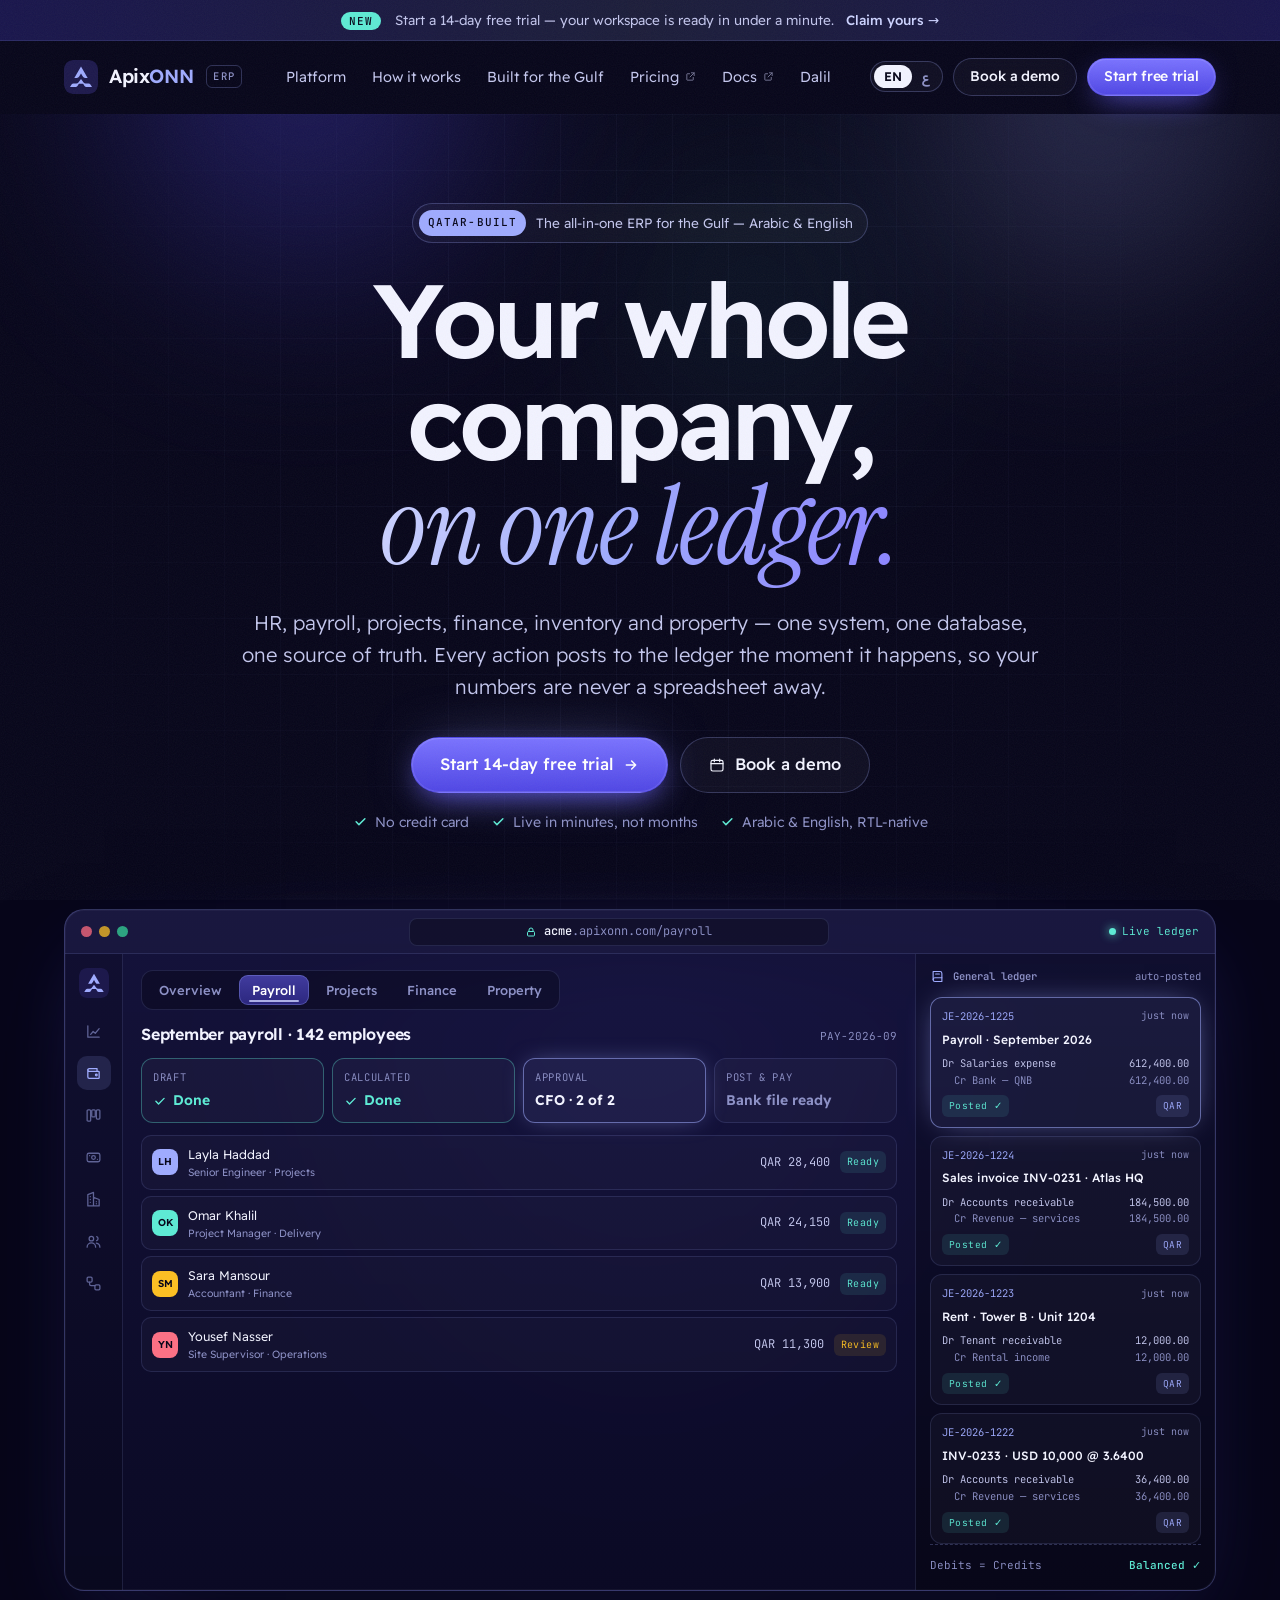
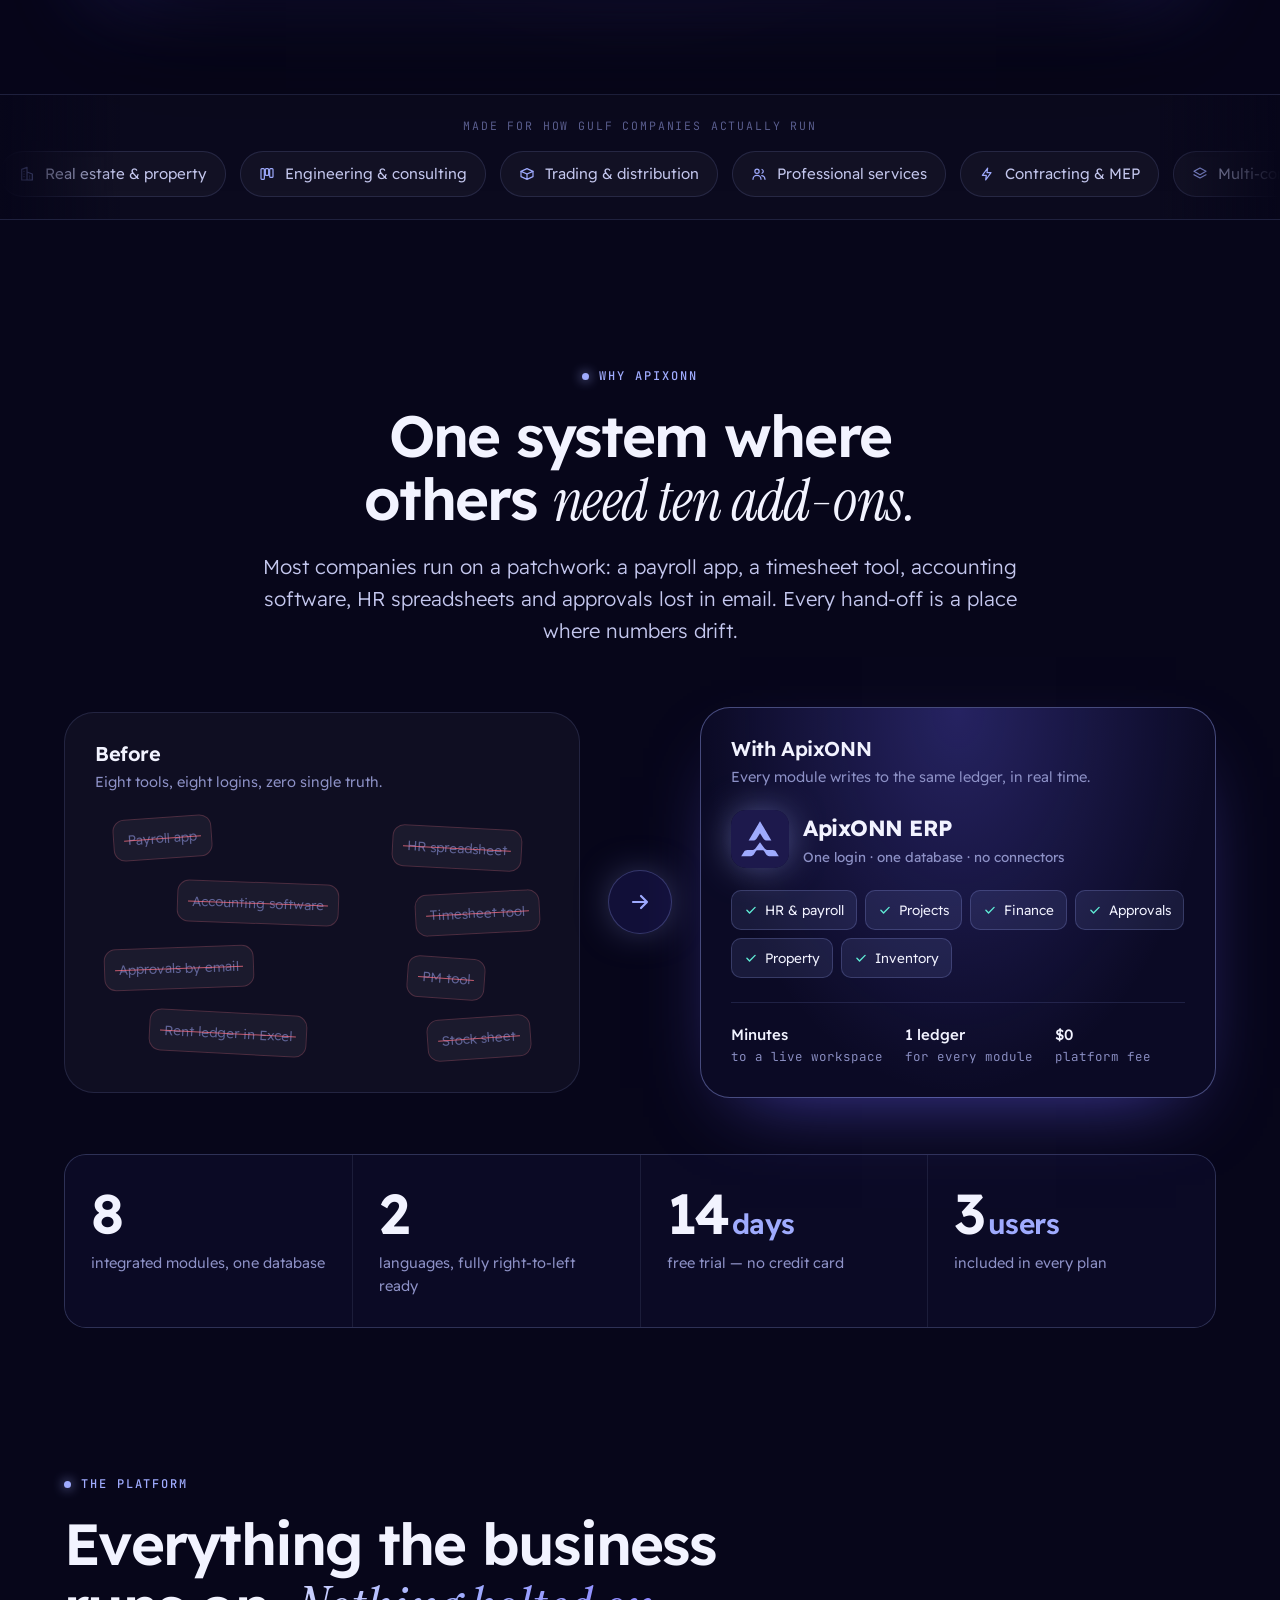
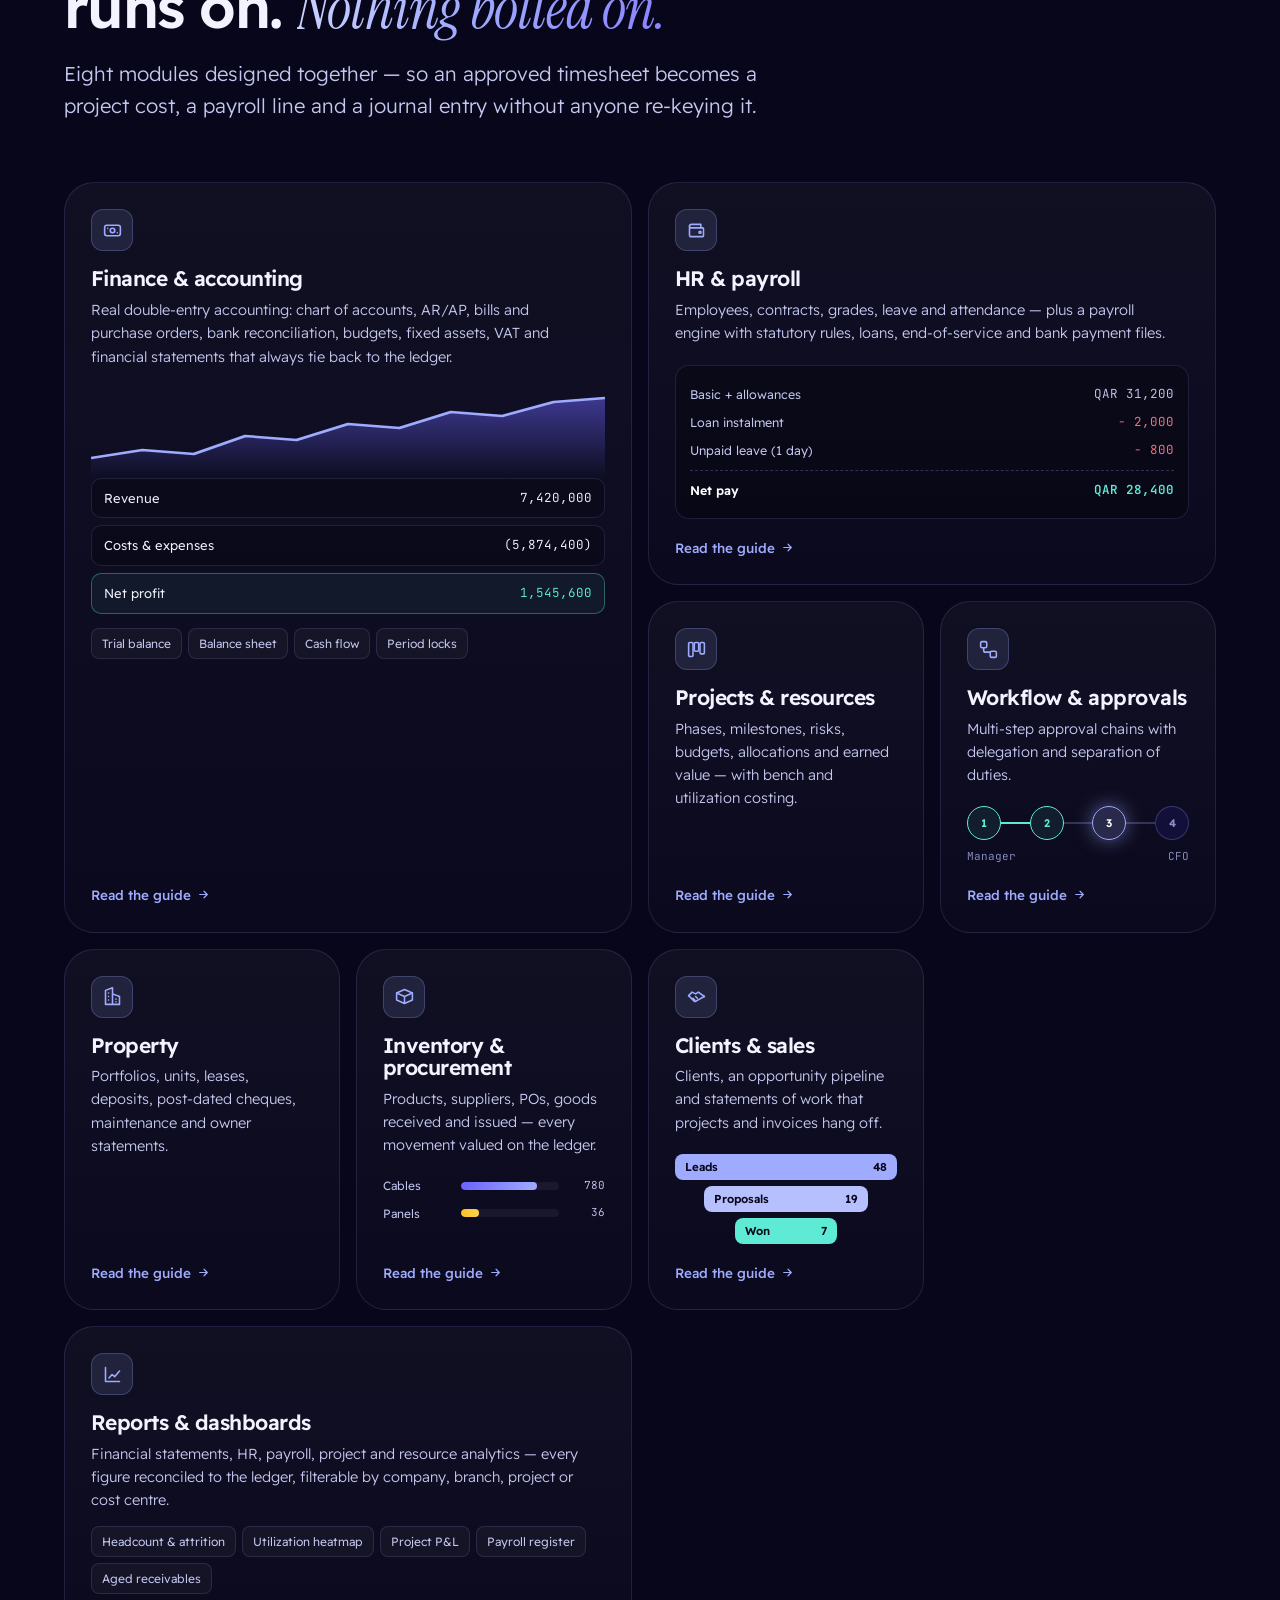
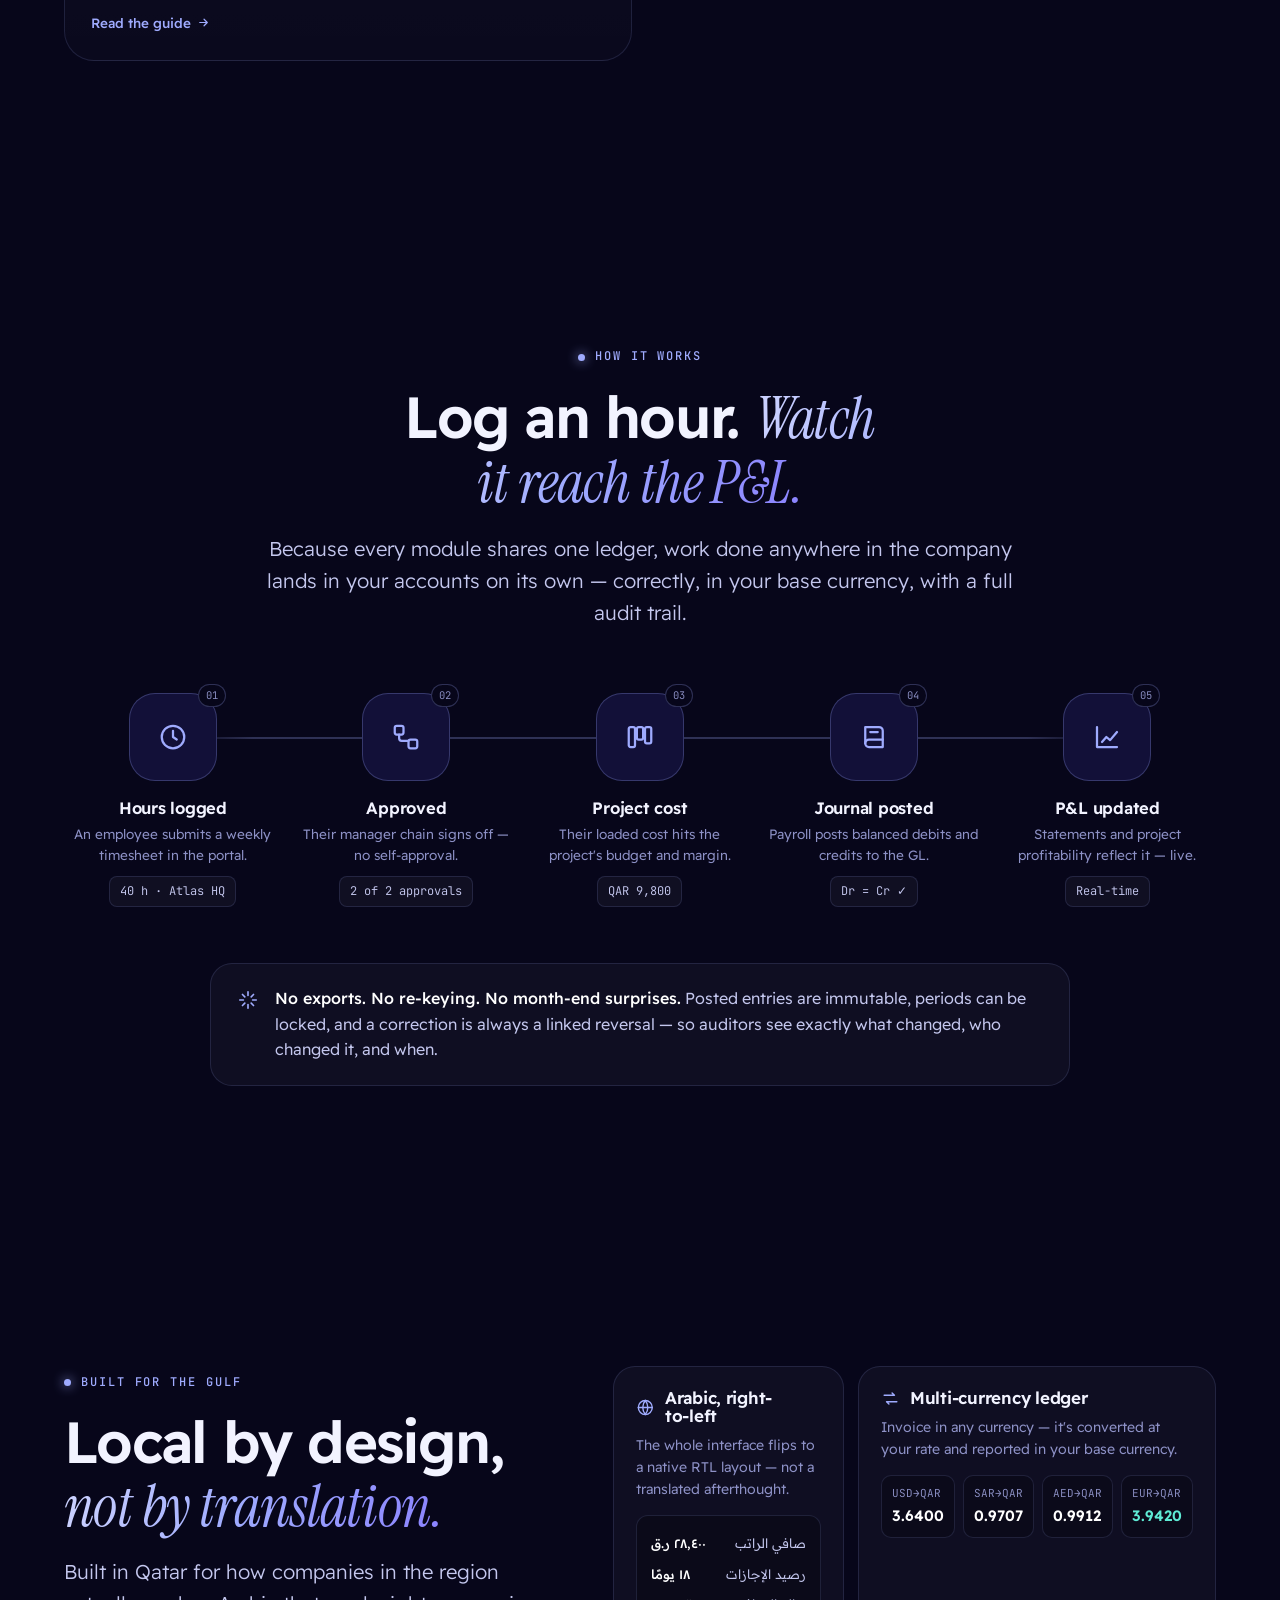
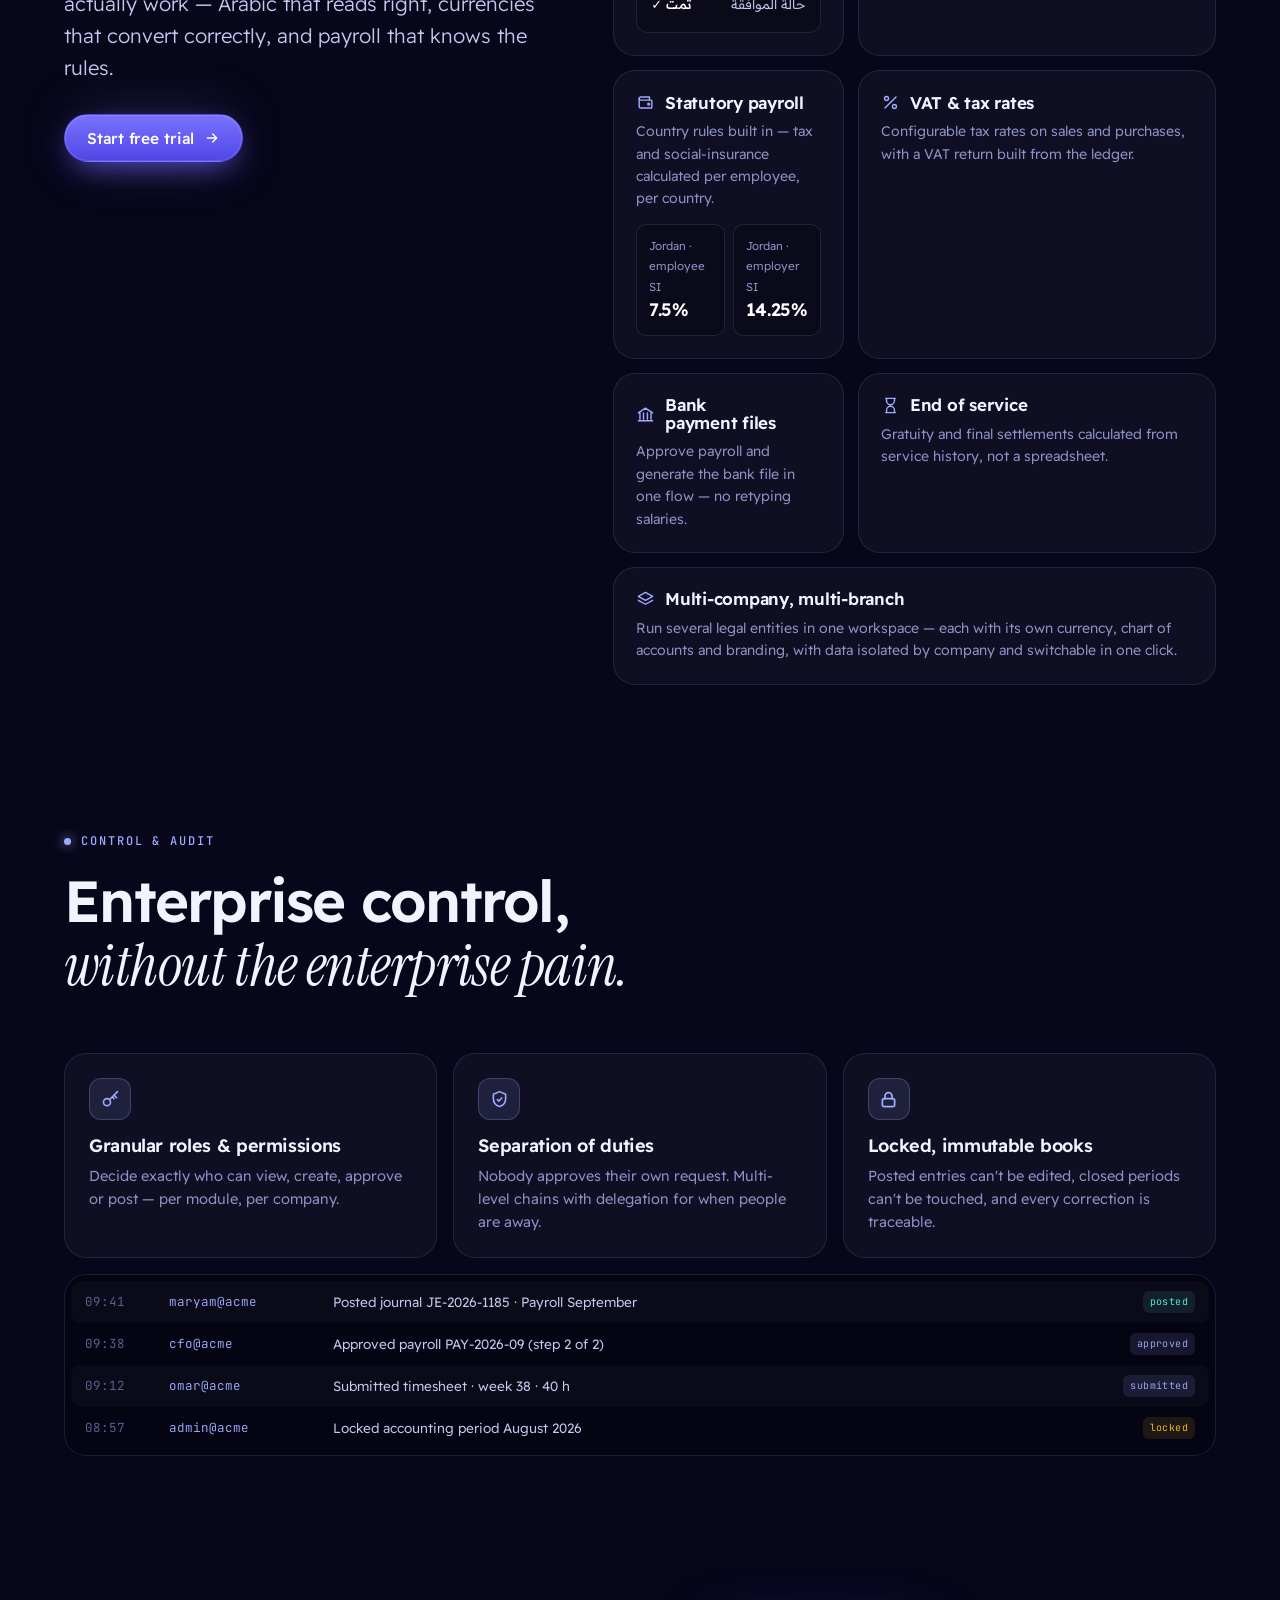
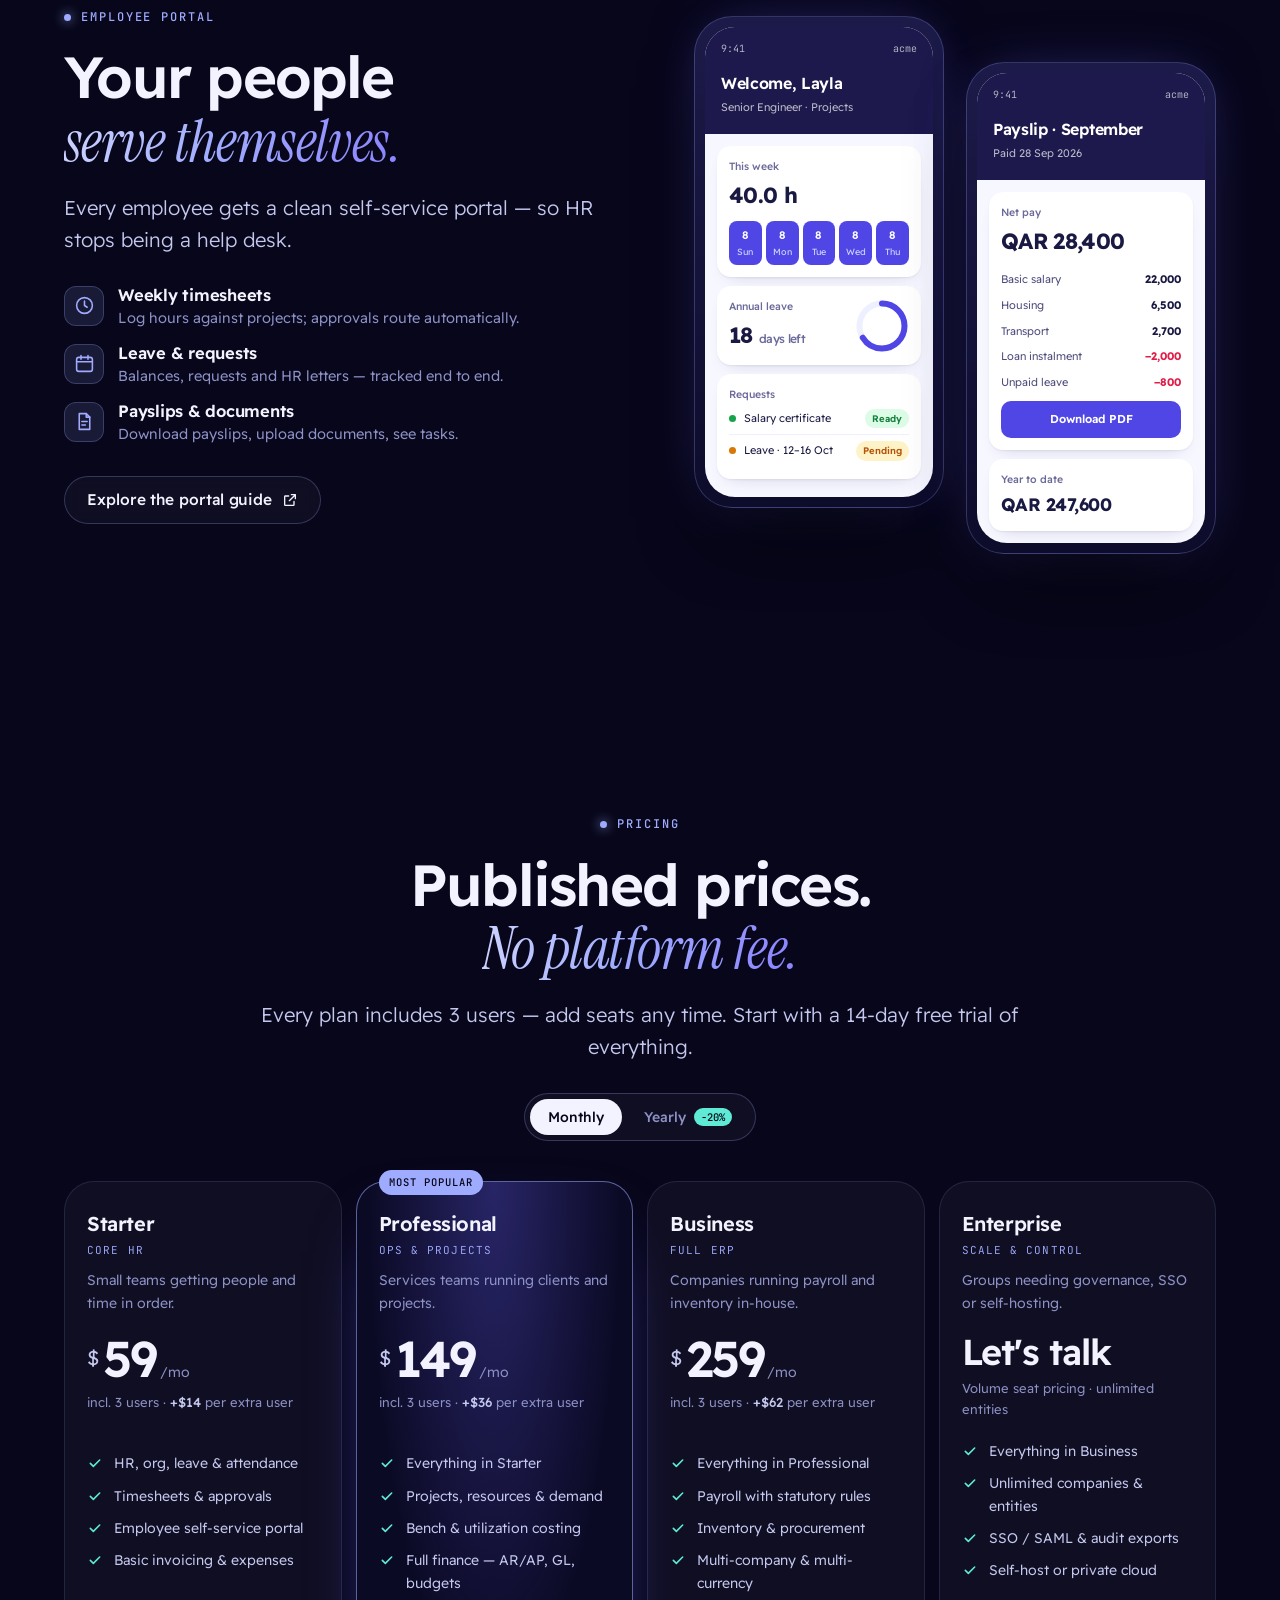
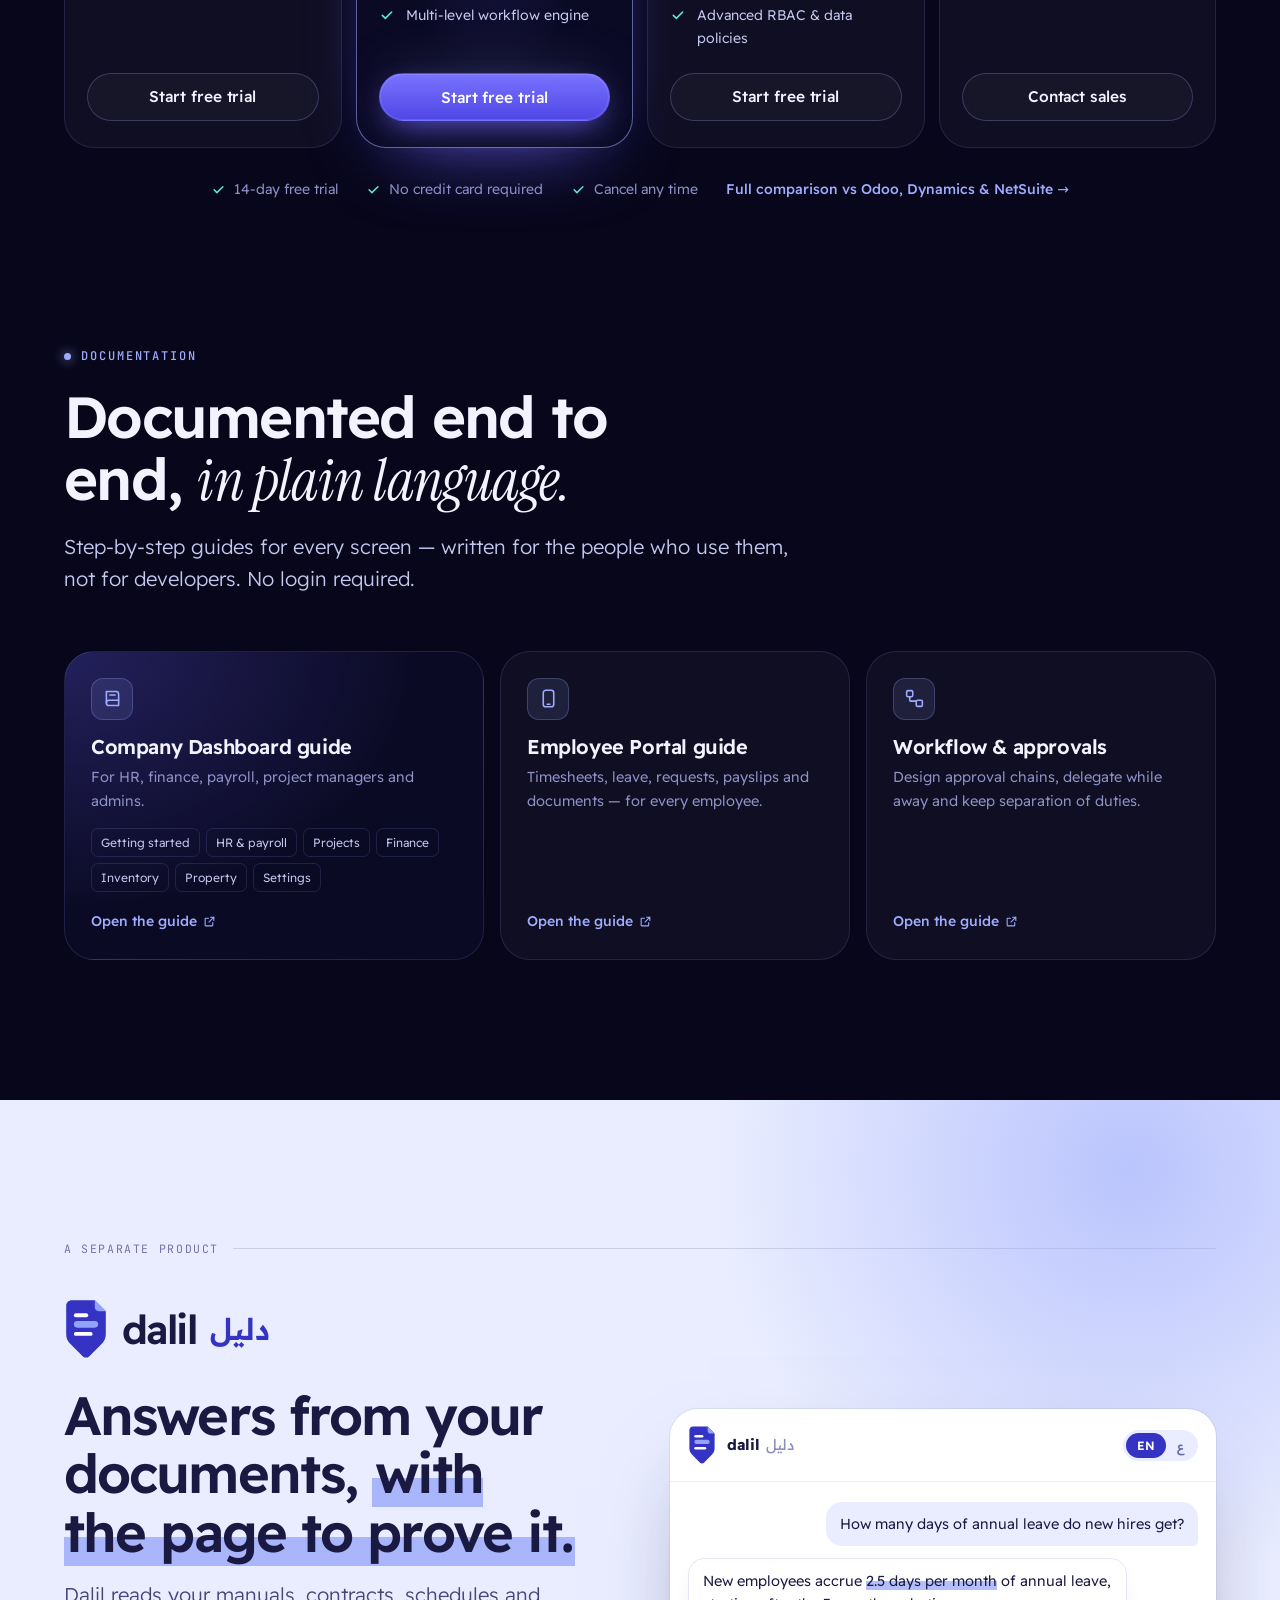
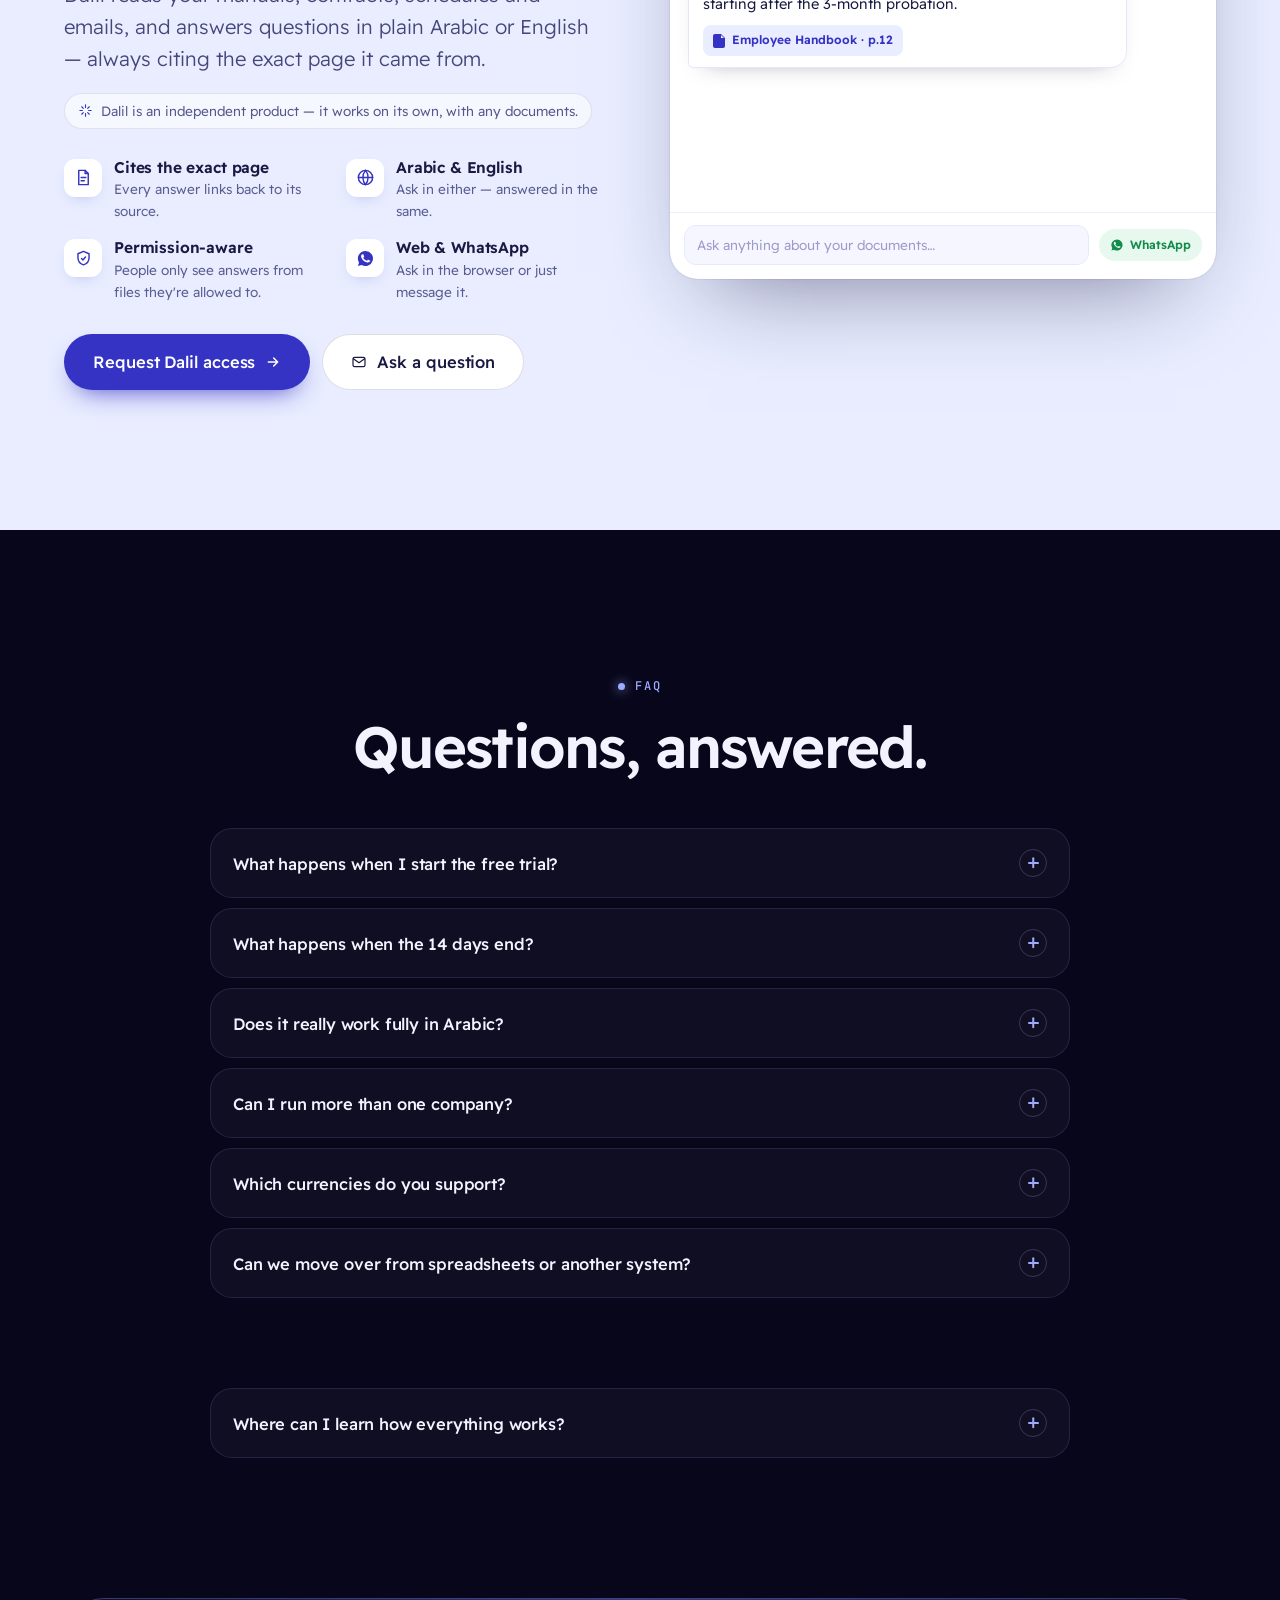
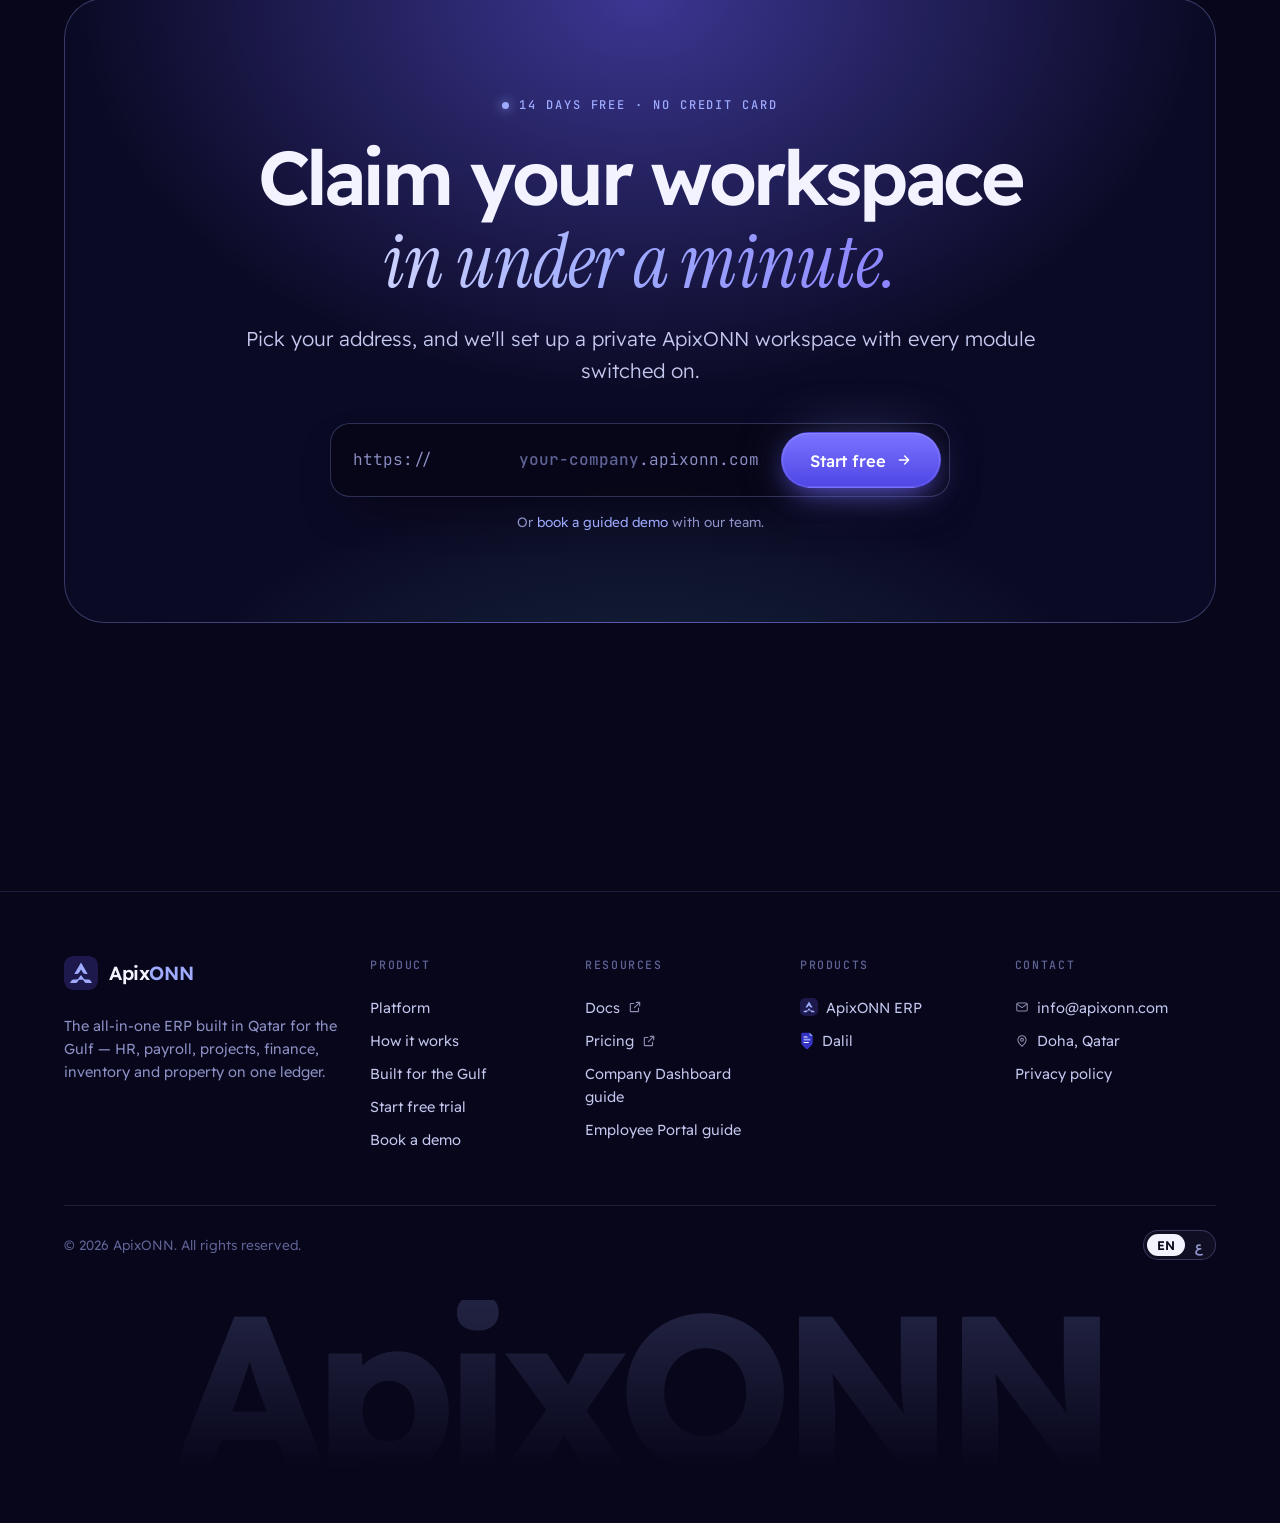
==== commit 0c87a127: "site: show apixonn.com (not dev.apixonn.com) in public-facing text The landing and signup pages show" ====
--- a/index.html
+++ b/index.html
@@ -143,7 +143,7 @@
       <div class="app" id="app" style="--cycle:5s">
         <div class="app-bar">
           <span class="dots" aria-hidden="true"><i></i><i></i><i></i></span>
-          <span class="url"><svg><use href="#i-lock"/></svg><span><b>acme</b>.<span data-domain>dev.apixonn.com</span>/<span data-url>overview</span></span></span>
+          <span class="url"><svg><use href="#i-lock"/></svg><span><b>acme</b>.<span data-domain>apixonn.com</span>/<span data-url>overview</span></span></span>
           <span class="live-pill" data-i18n="app.live">Live ledger</span>
         </div>
         <div class="app-body">
@@ -730,7 +730,7 @@
       <h2 class="h2" data-i18n="fq.h2">Questions, answered.</h2>
     </div>
     <div class="faq">
-      <div class="qa rv"><button type="button" aria-expanded="false"><span data-i18n="fq.q1">What happens when I start the free trial?</span><span class="pm" aria-hidden="true"></span></button><div class="ans"><div><p data-i18n="fq.a1">You get your own private workspace at your own address — for example acme.dev.apixonn.com — with every module switched on for 14 days. You're the administrator: invite your team, import your data, and explore. No credit card needed.</p></div></div></div>
+      <div class="qa rv"><button type="button" aria-expanded="false"><span data-i18n="fq.q1">What happens when I start the free trial?</span><span class="pm" aria-hidden="true"></span></button><div class="ans"><div><p data-i18n="fq.a1">You get your own private workspace at your own address — for example acme.apixonn.com — with every module switched on for 14 days. You're the administrator: invite your team, import your data, and explore. No credit card needed.</p></div></div></div>
       <div class="qa rv"><button type="button" aria-expanded="false"><span data-i18n="fq.q2">What happens when the 14 days end?</span><span class="pm" aria-hidden="true"></span></button><div class="ans"><div><p data-i18n="fq.a2">Pick a plan to keep going. If you don't, the workspace becomes read-only — nothing is deleted, and you can subscribe later to pick up exactly where you left off.</p></div></div></div>
       <div class="qa rv"><button type="button" aria-expanded="false"><span data-i18n="fq.q3">Does it really work fully in Arabic?</span><span class="pm" aria-hidden="true"></span></button><div class="ans"><div><p data-i18n="fq.a3">Yes. Every user can switch between Arabic and English, and the interface flips to a native right-to-left layout — menus, tables, forms and reports.</p></div></div></div>
       <div class="qa rv"><button type="button" aria-expanded="false"><span data-i18n="fq.q4">Can I run more than one company?</span><span class="pm" aria-hidden="true"></span></button><div class="ans"><div><p data-i18n="fq.a4">Yes. One workspace can hold several companies and branches, each with its own currency, chart of accounts and branding. Users switch between them in one click, and data stays isolated per company.</p></div></div></div>
@@ -753,7 +753,7 @@
         <label class="claim-field" for="claimSlug">
           <span>https://</span>
           <input id="claimSlug" name="slug" autocomplete="off" autocapitalize="off" spellcheck="false" placeholder="your-company" maxlength="30" aria-label="Your workspace address">
-          <span>.<span data-domain>dev.apixonn.com</span></span>
+          <span>.<span data-domain>apixonn.com</span></span>
         </label>
         <button class="btn btn-primary btn-lg" type="submit"><span data-i18n="fn.btn">Start free</span><svg class="arr"><use href="#i-arrow"/></svg></button>
       </form>
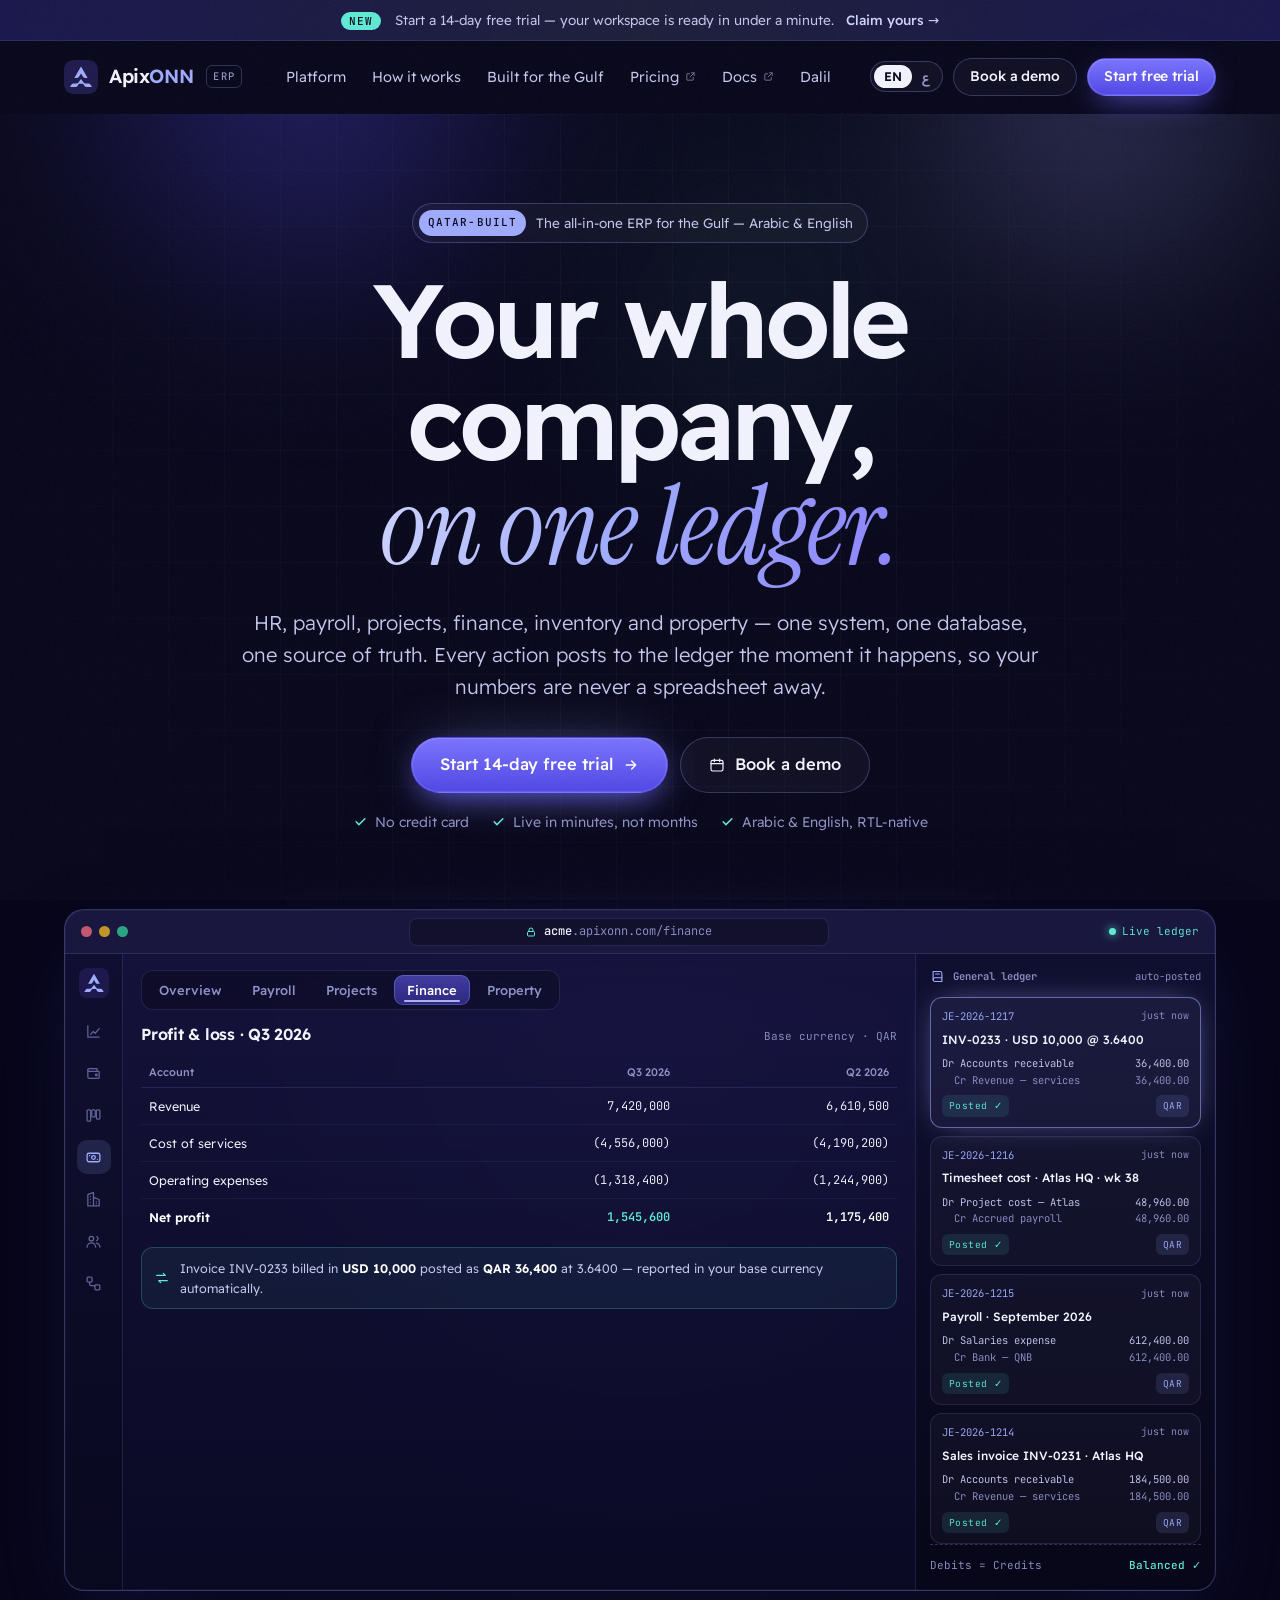
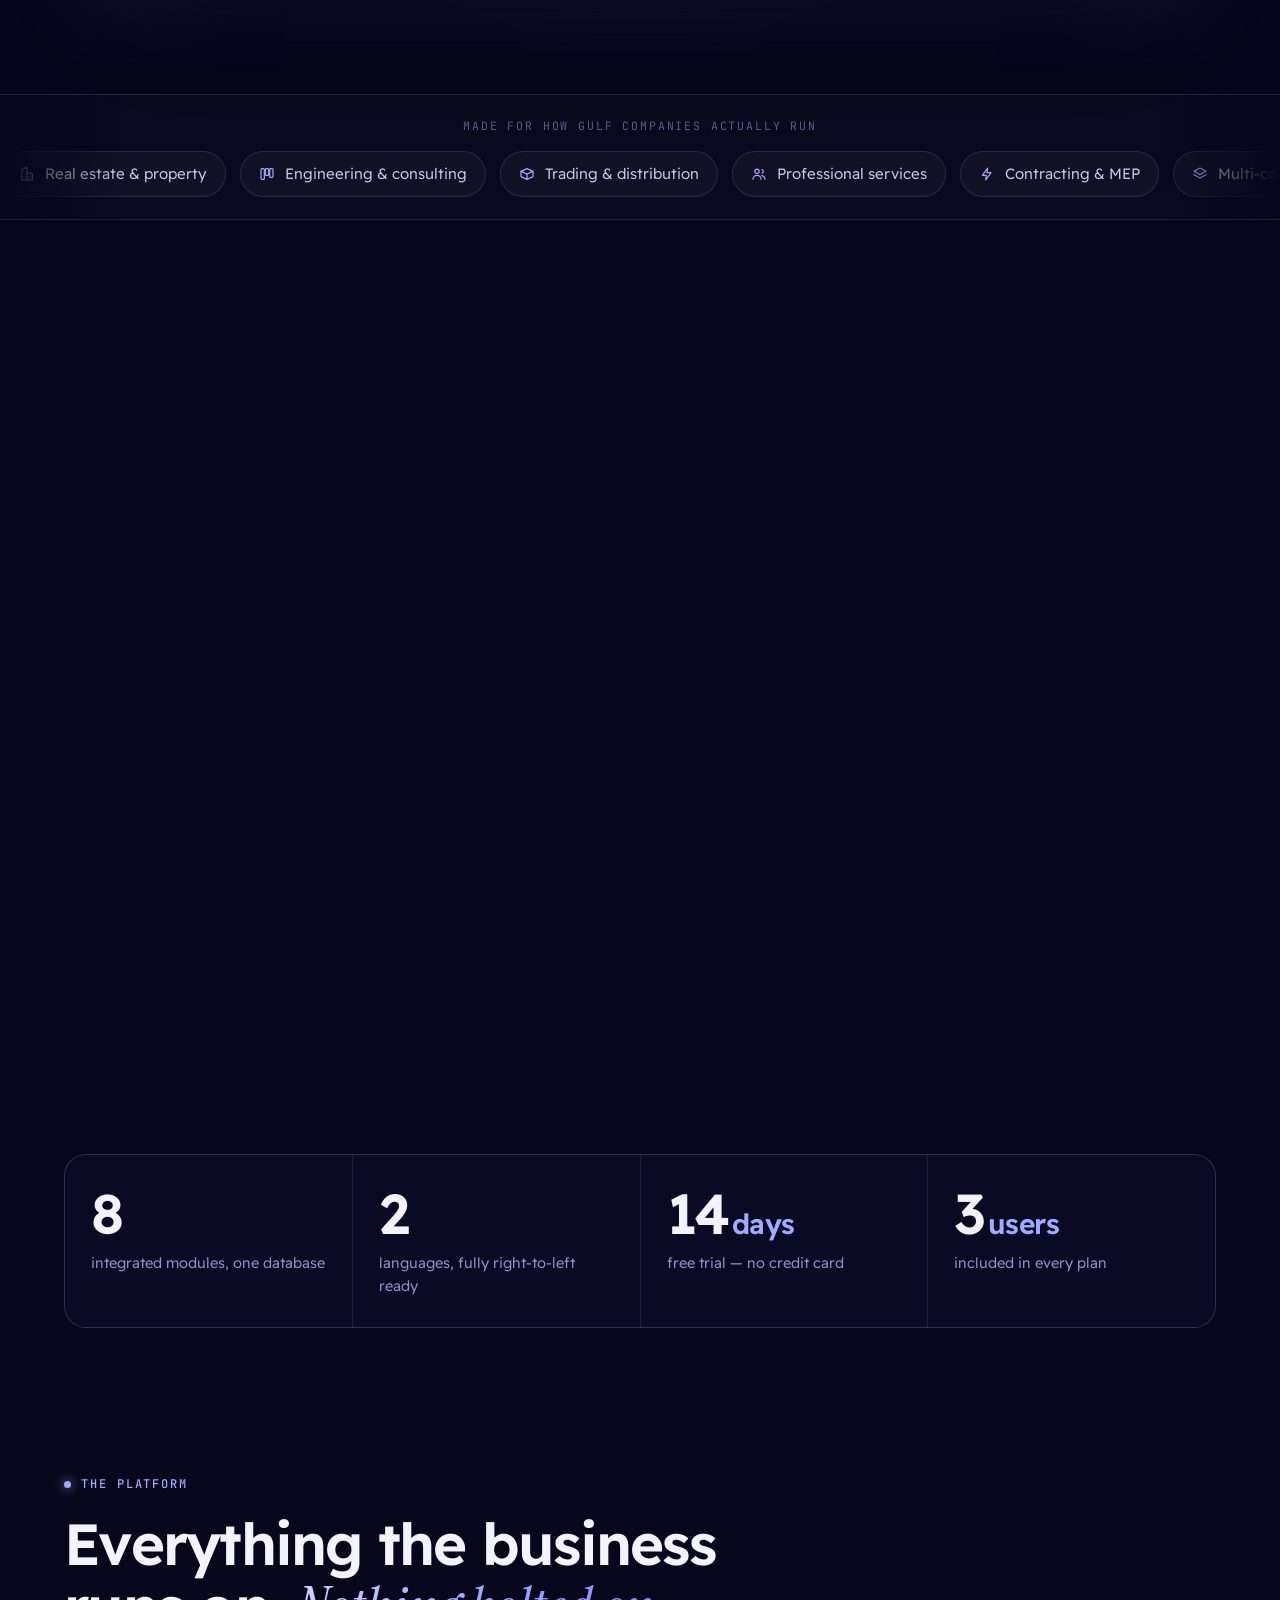
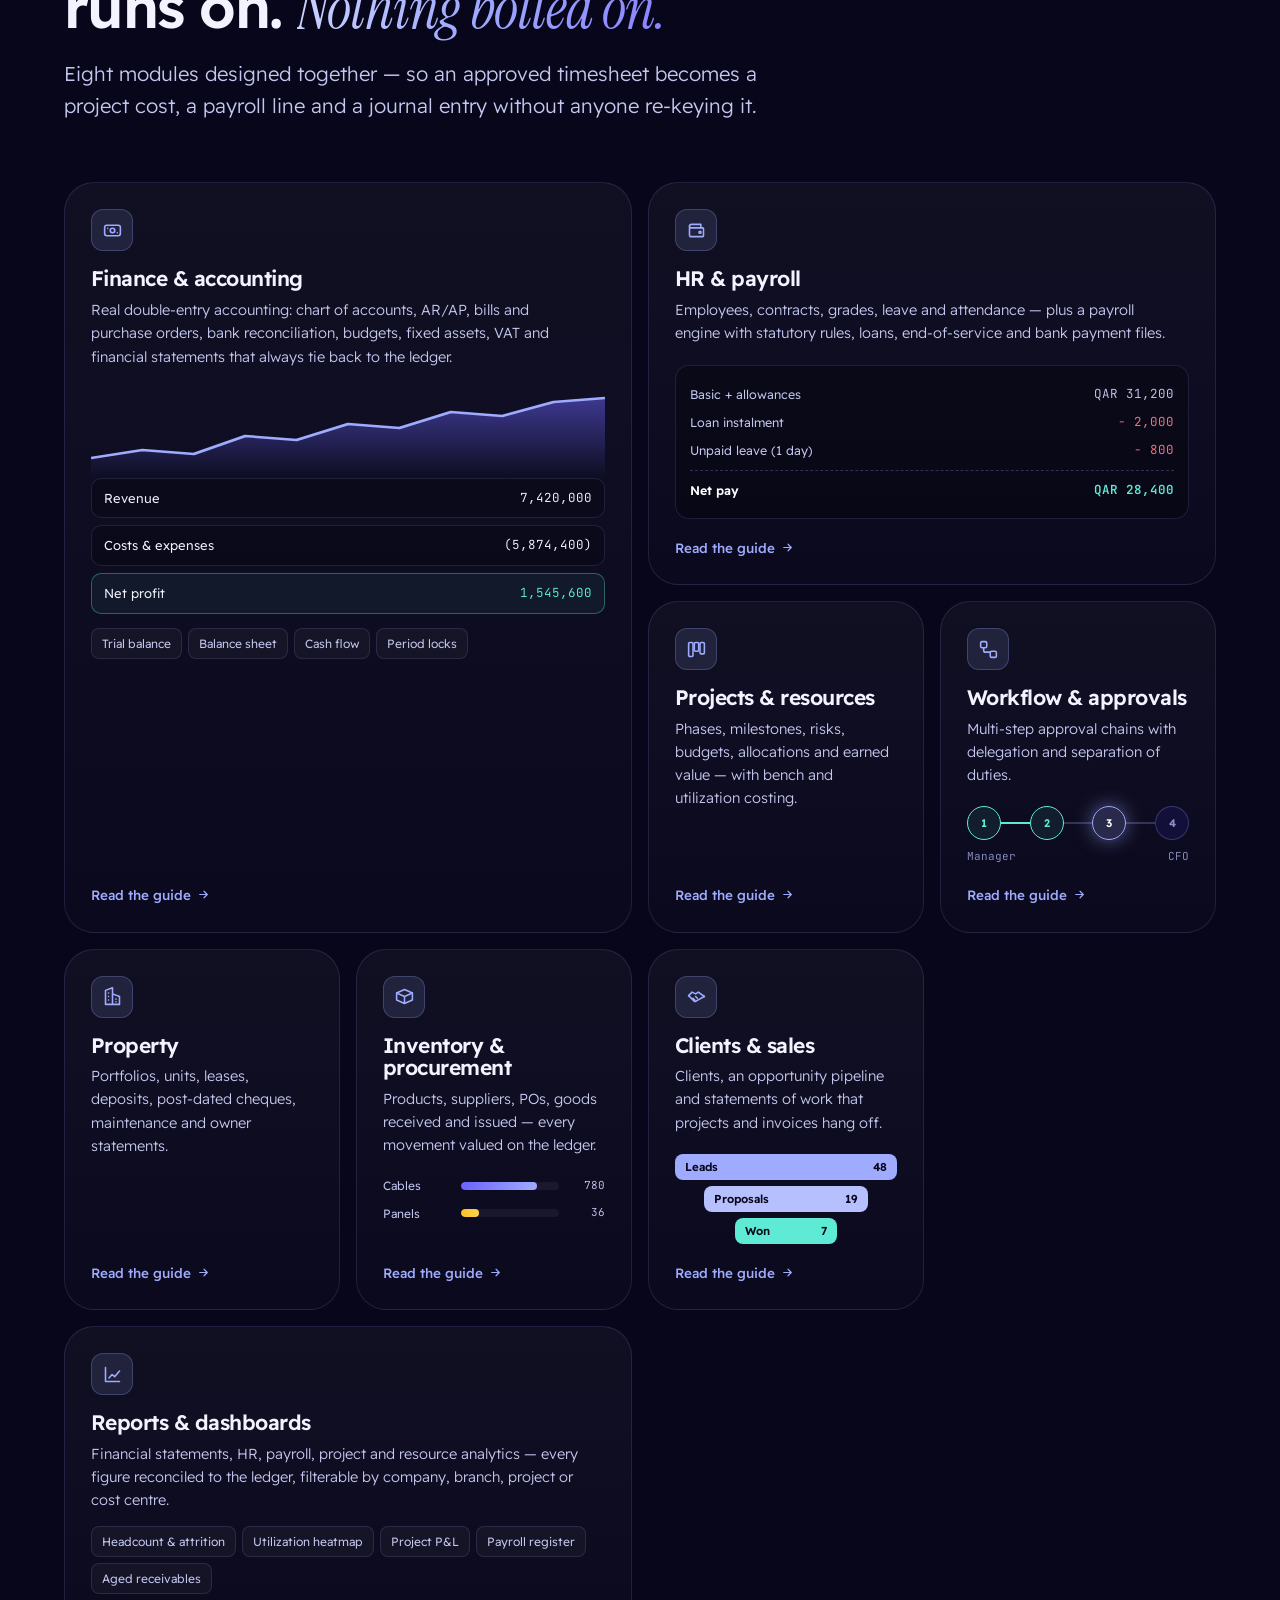
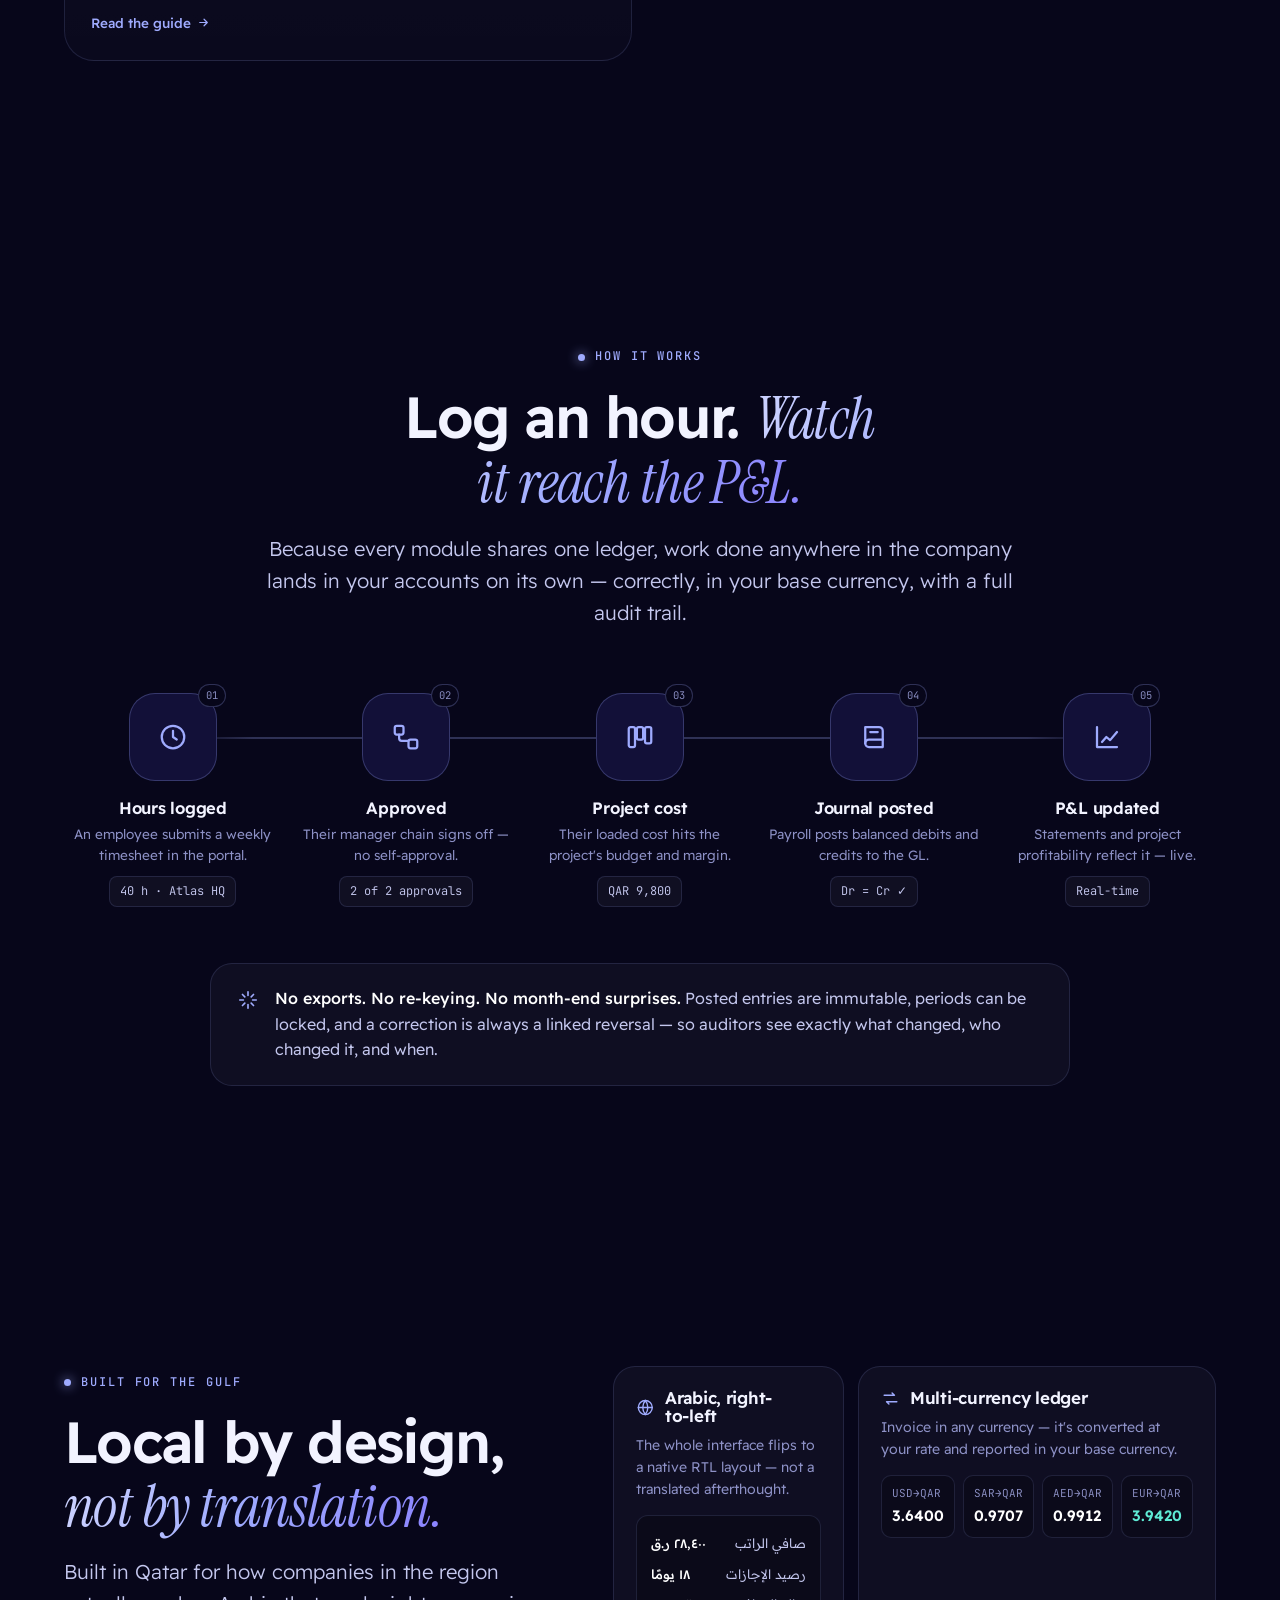
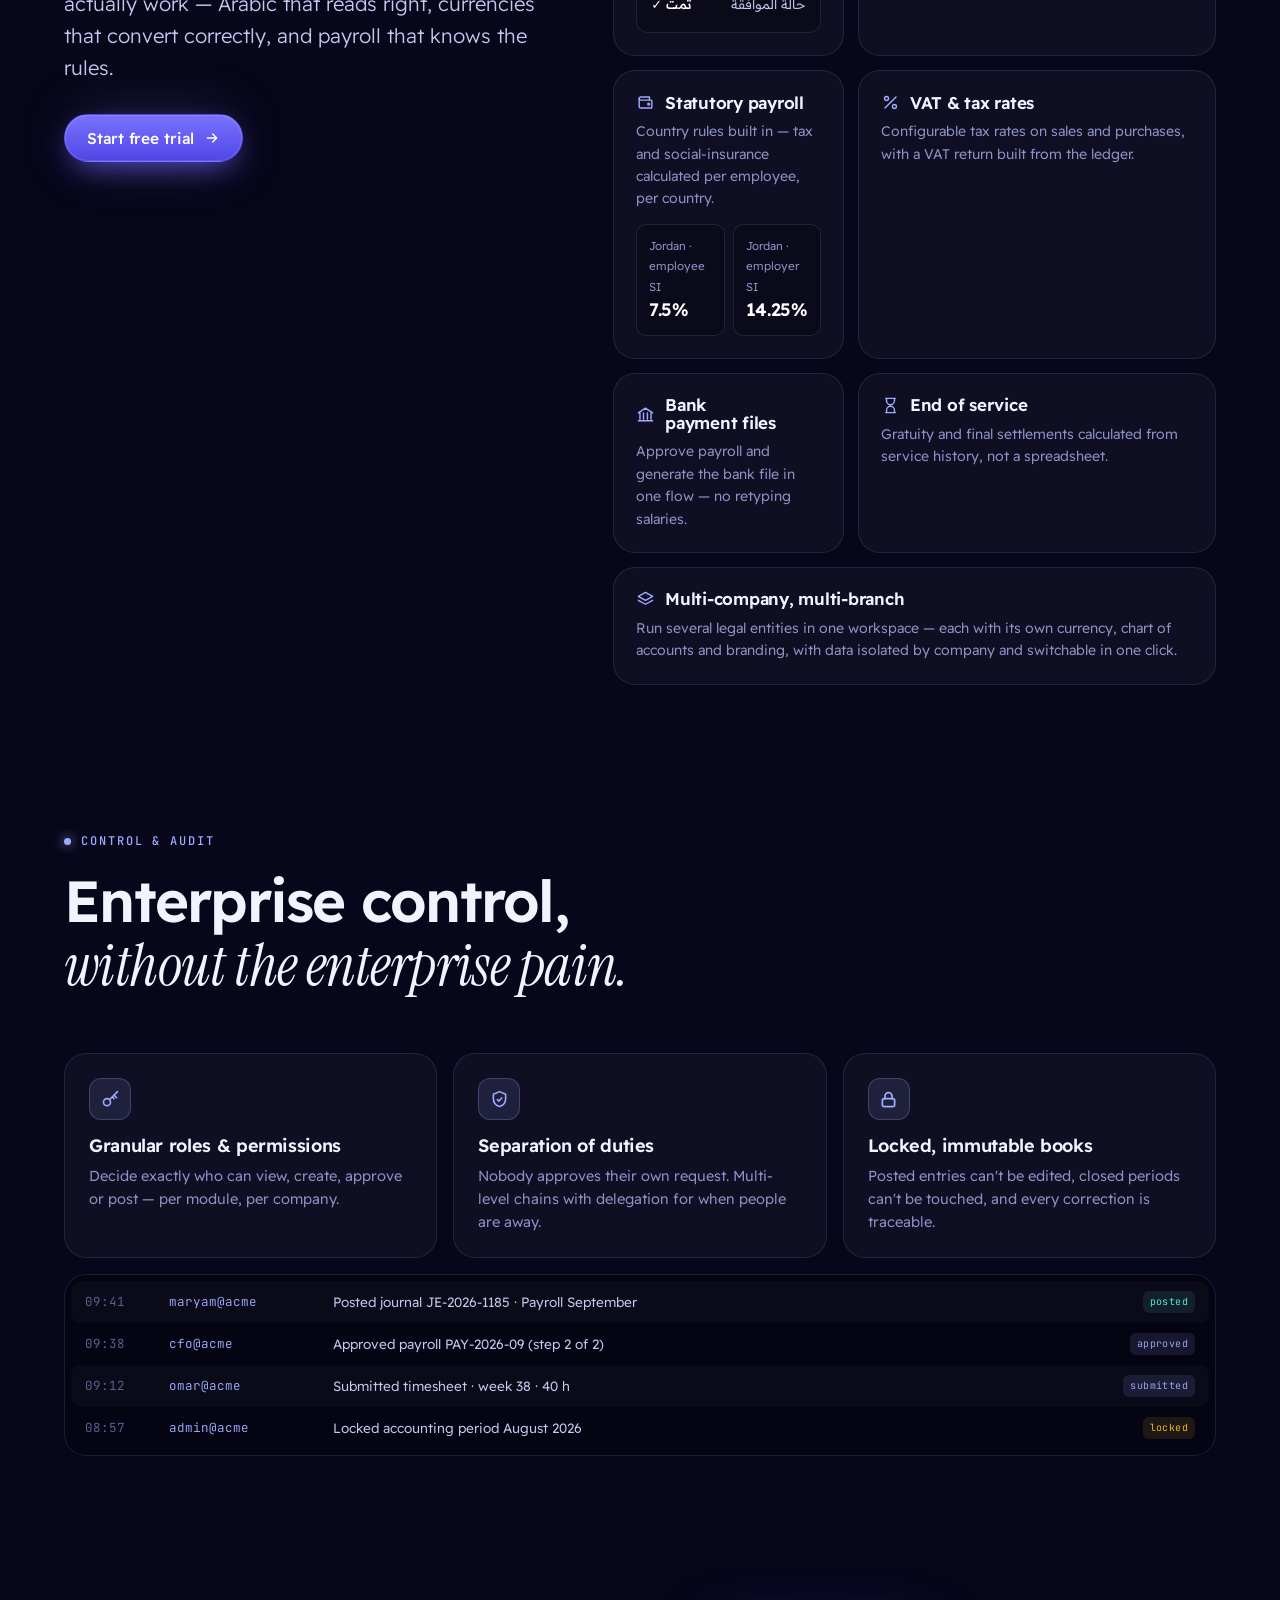
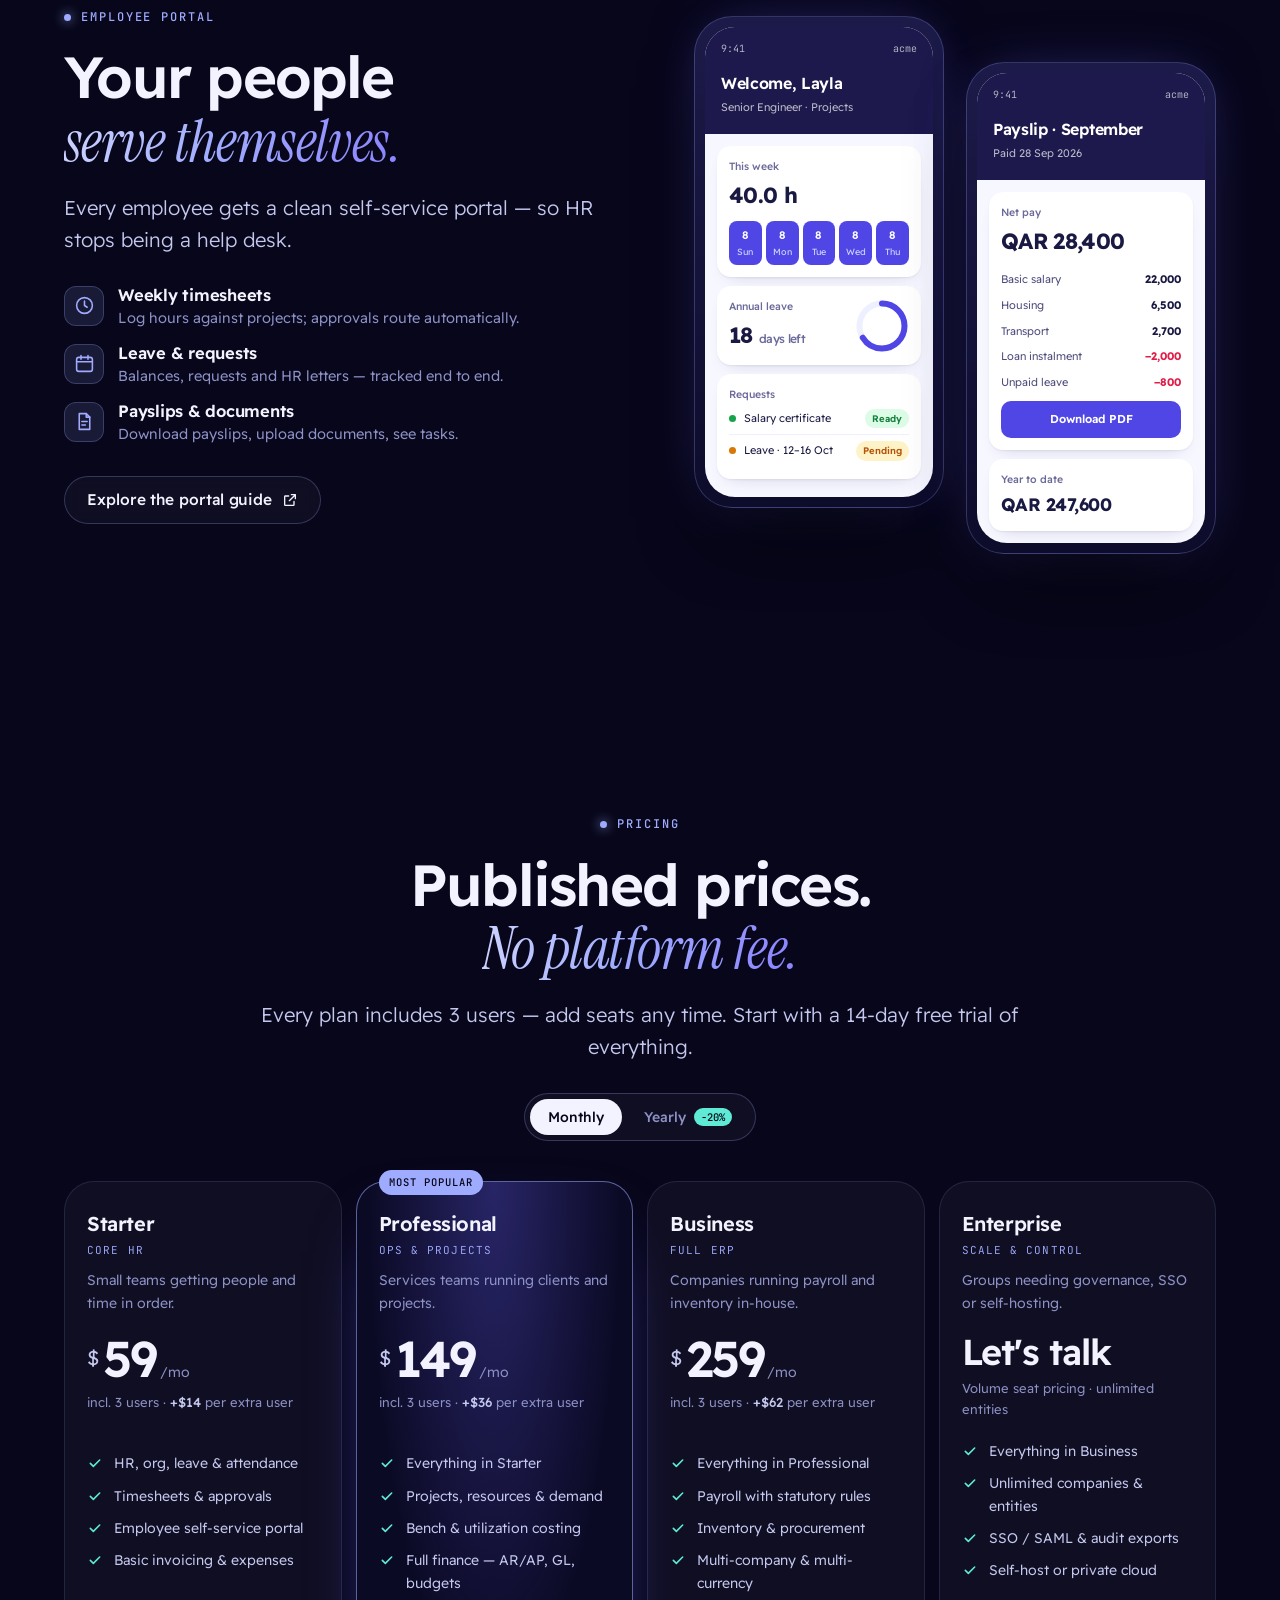
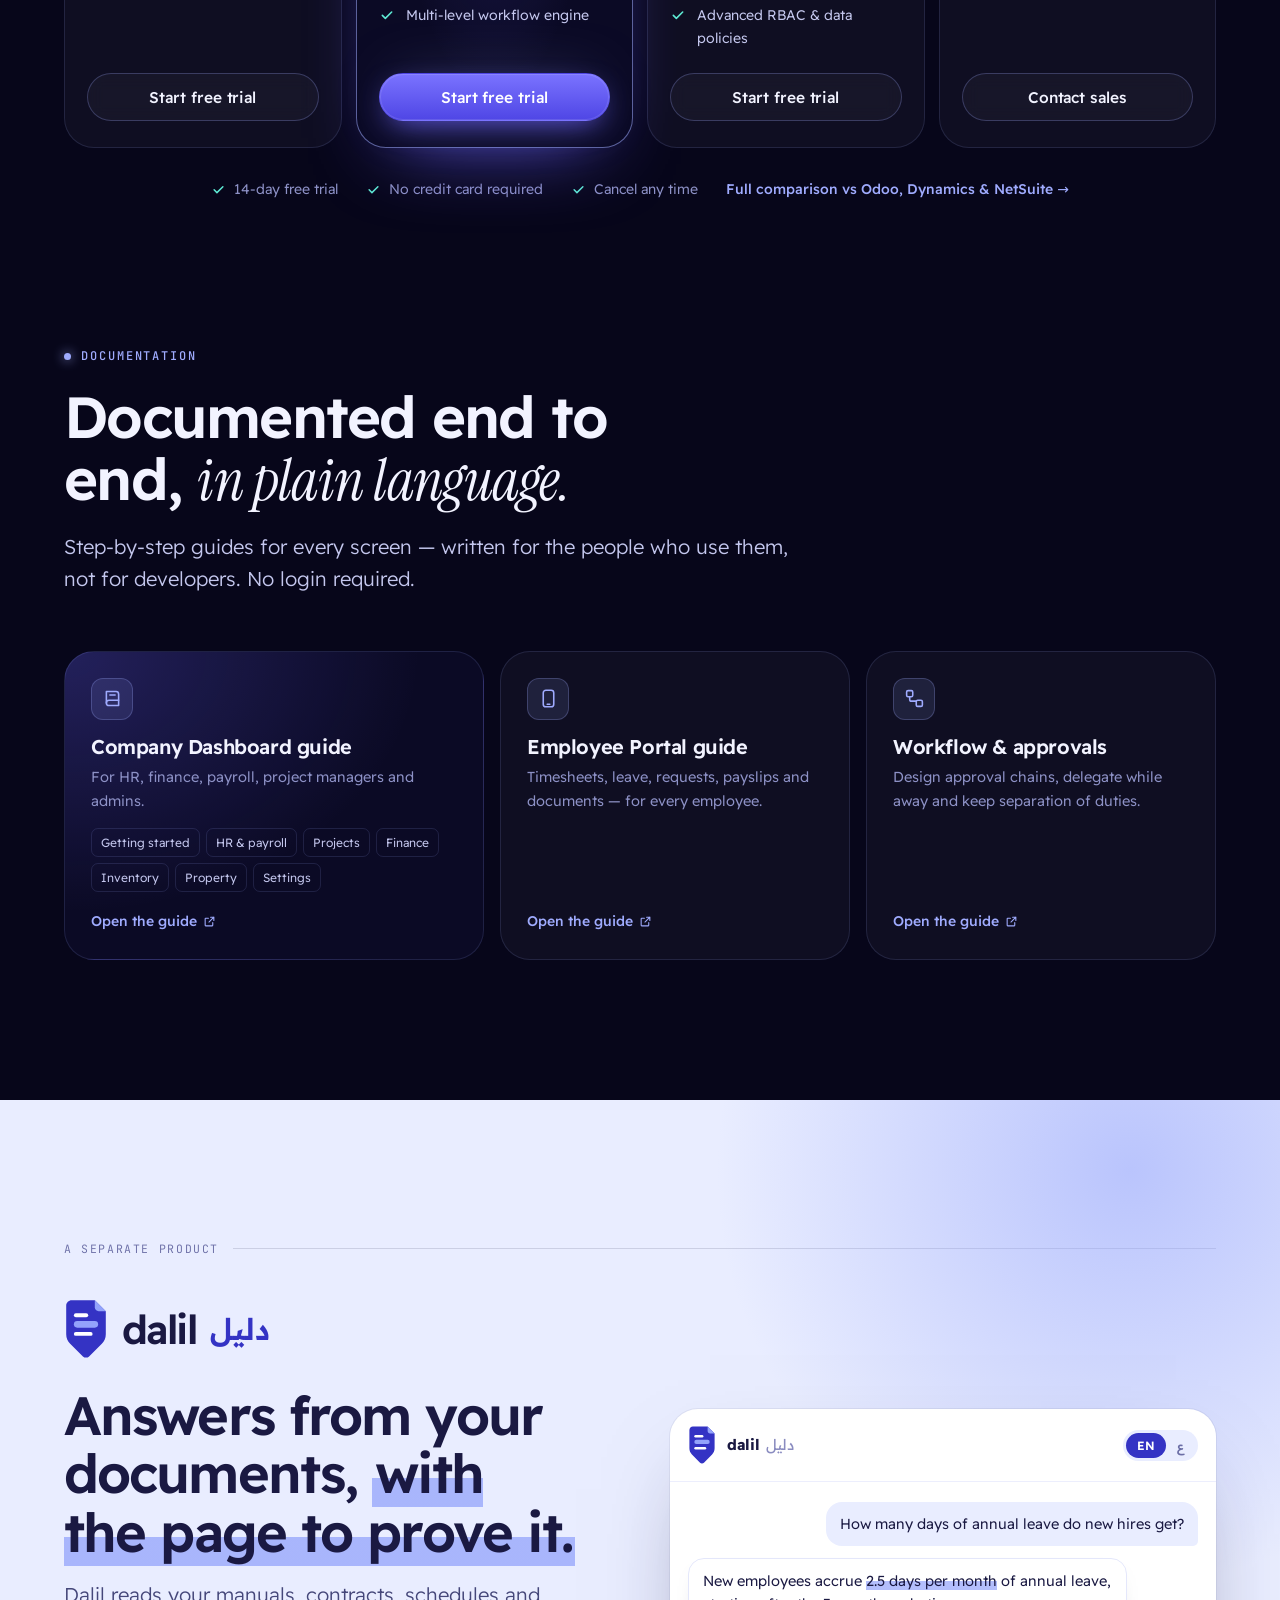
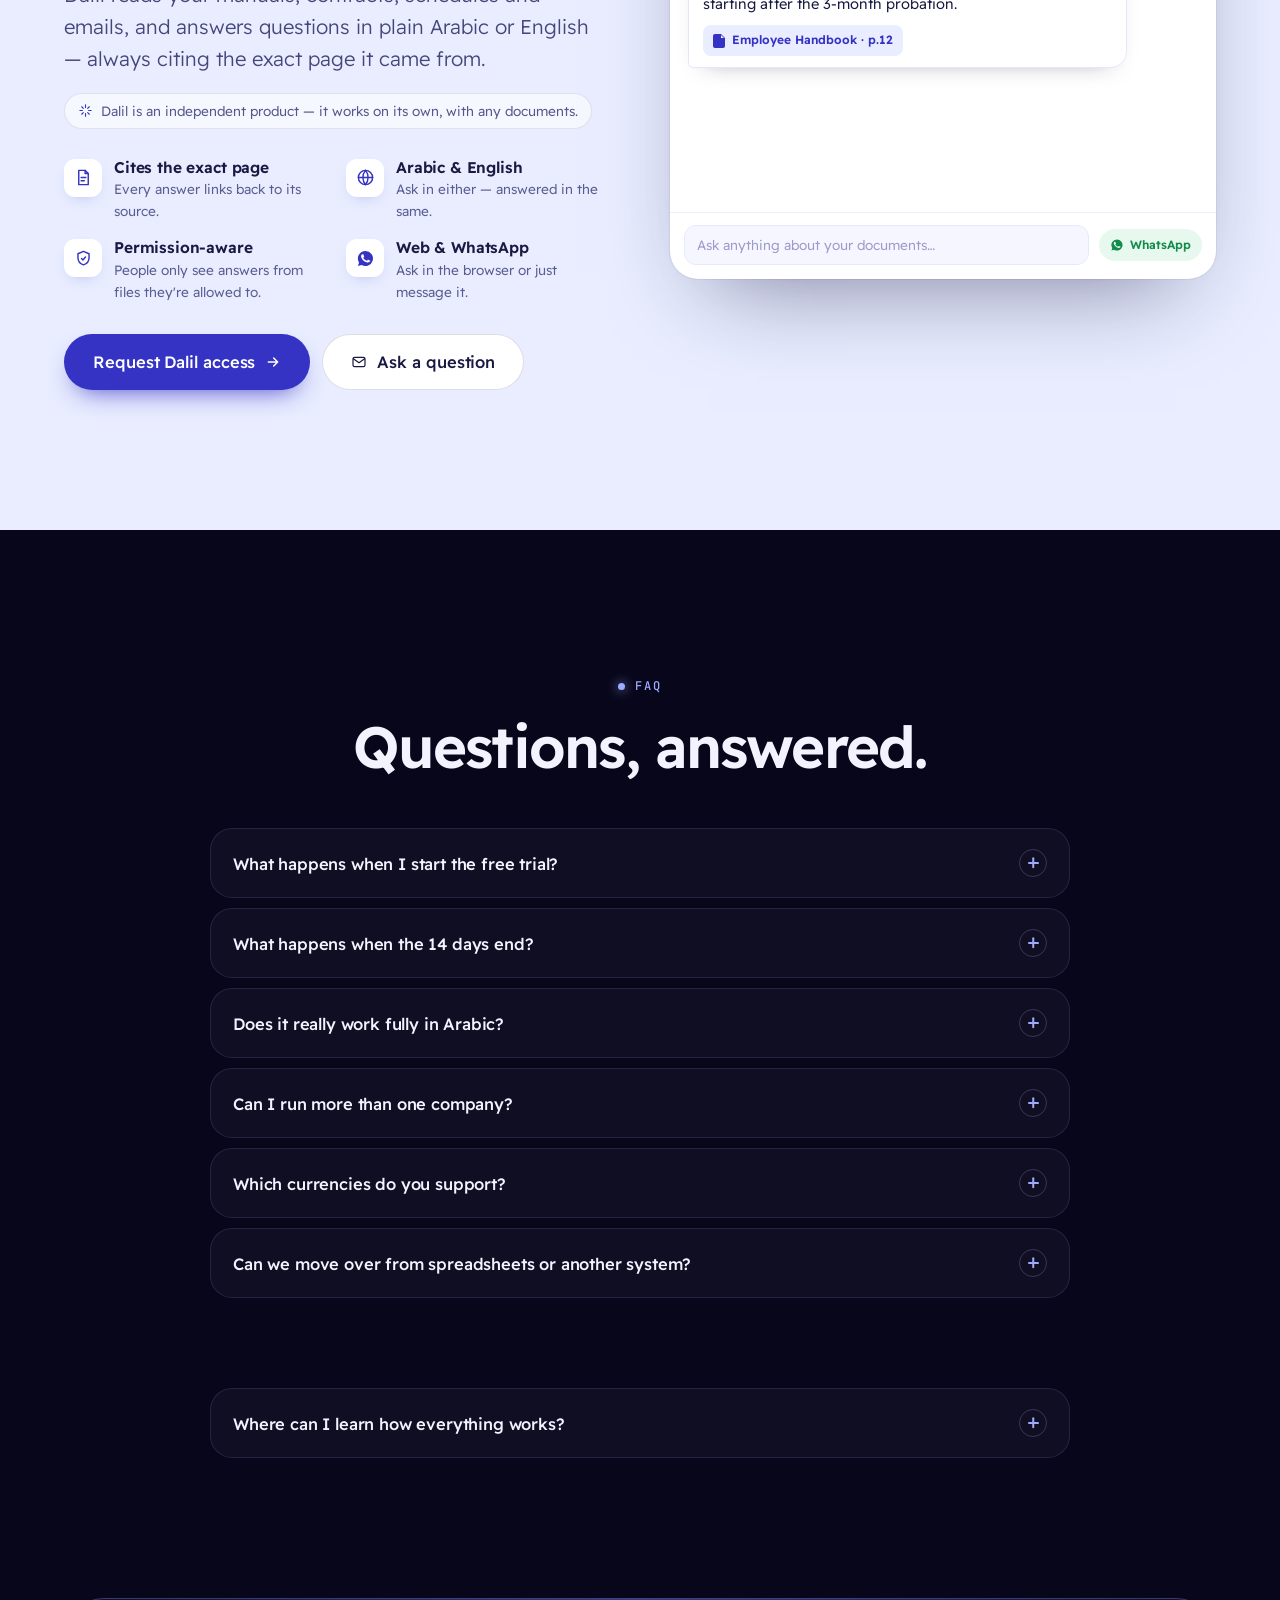
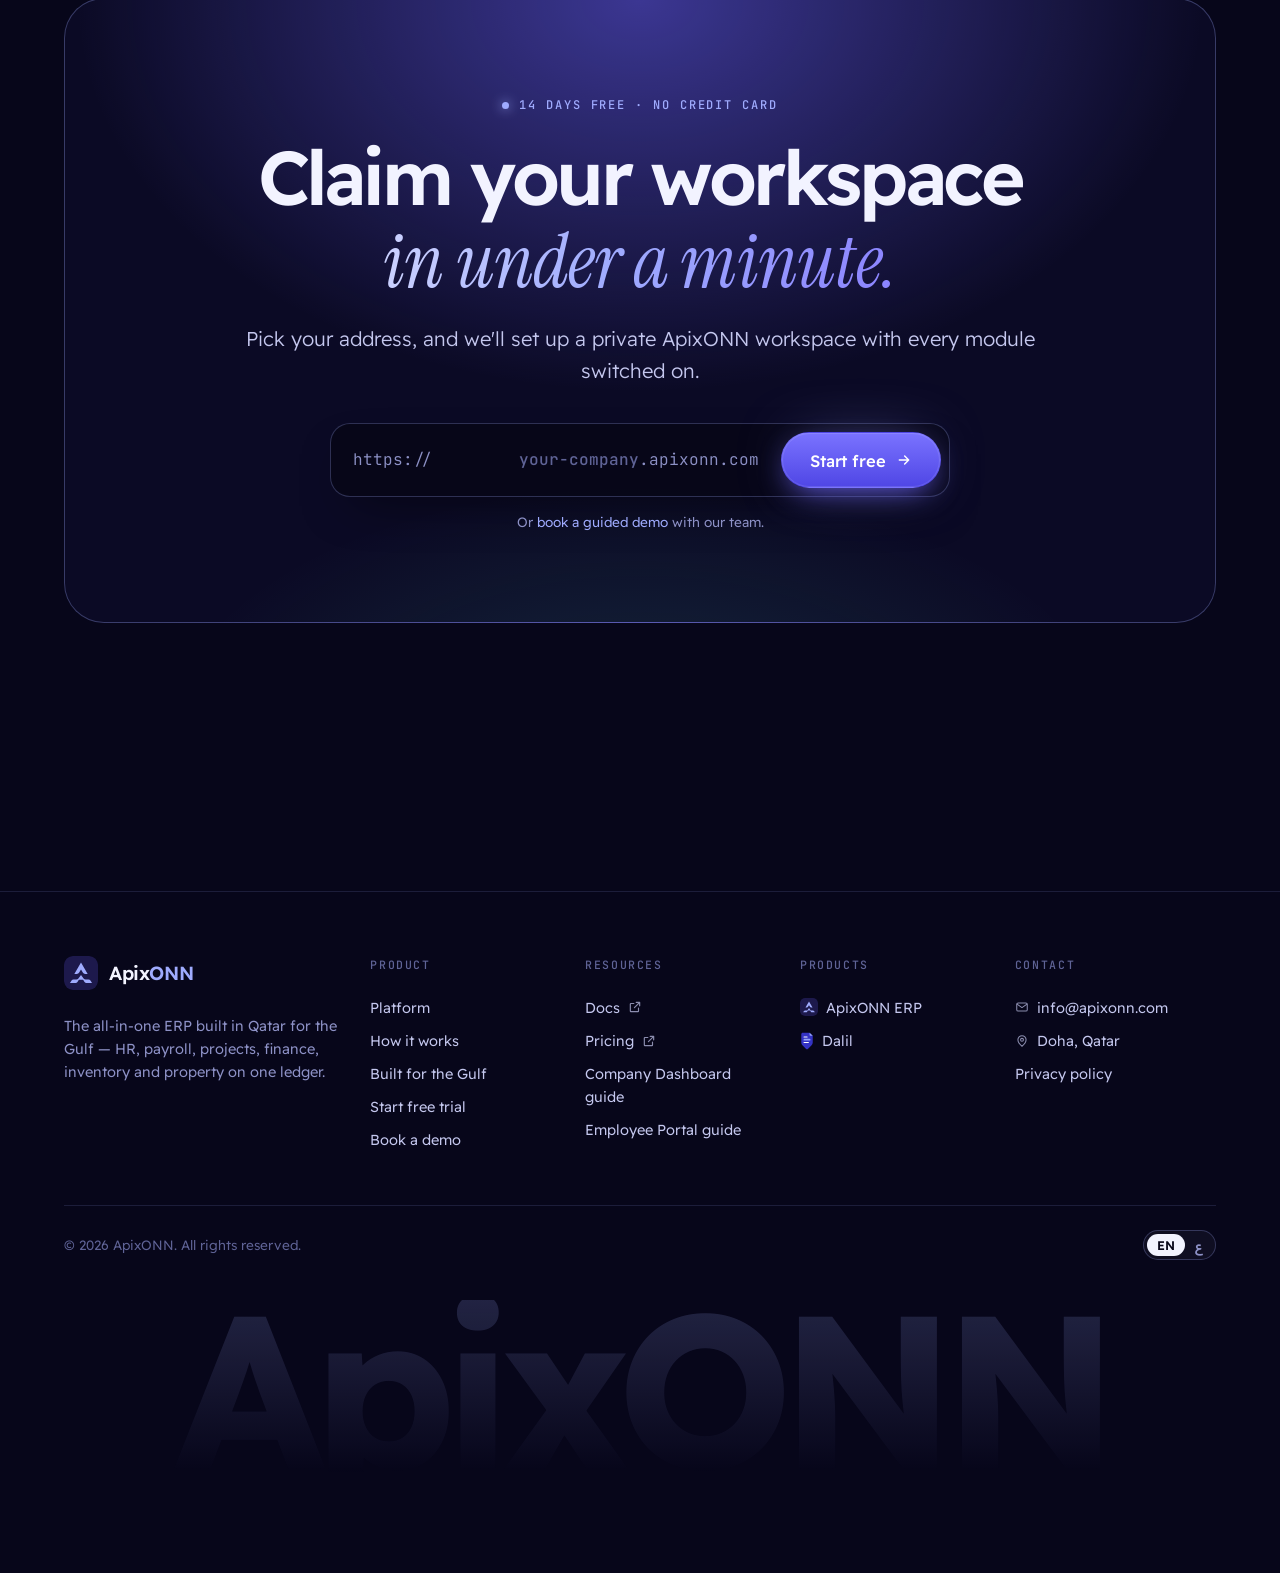
==== commit ccc219fc: "site: make public domain cache-proof — hard-code in HTML, version the scripts The displayed workspac" ====
--- a/index.html
+++ b/index.html
@@ -867,6 +867,6 @@
   </div>
 </div>
 
-<script src="assets/site.js" defer></script>
+<script src="assets/site.js?v=20261007" defer></script>
 </body>
 </html>
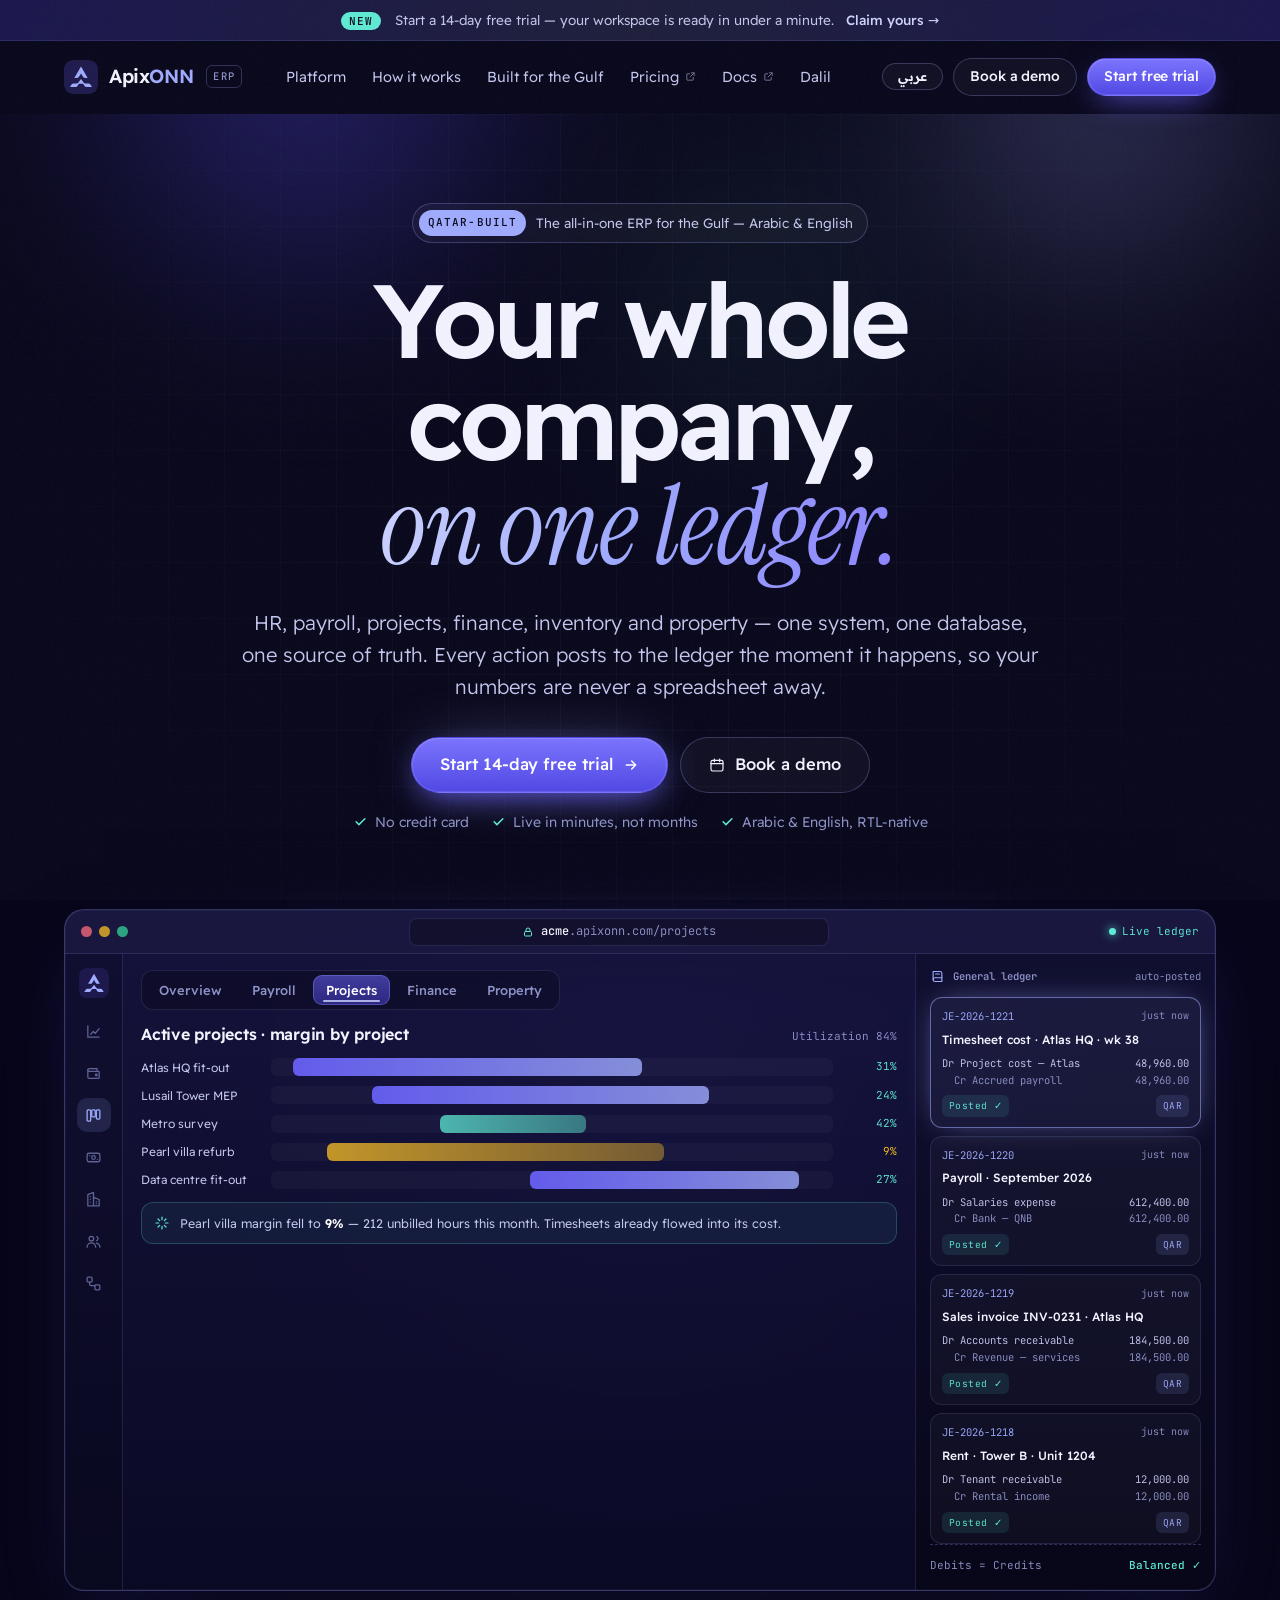
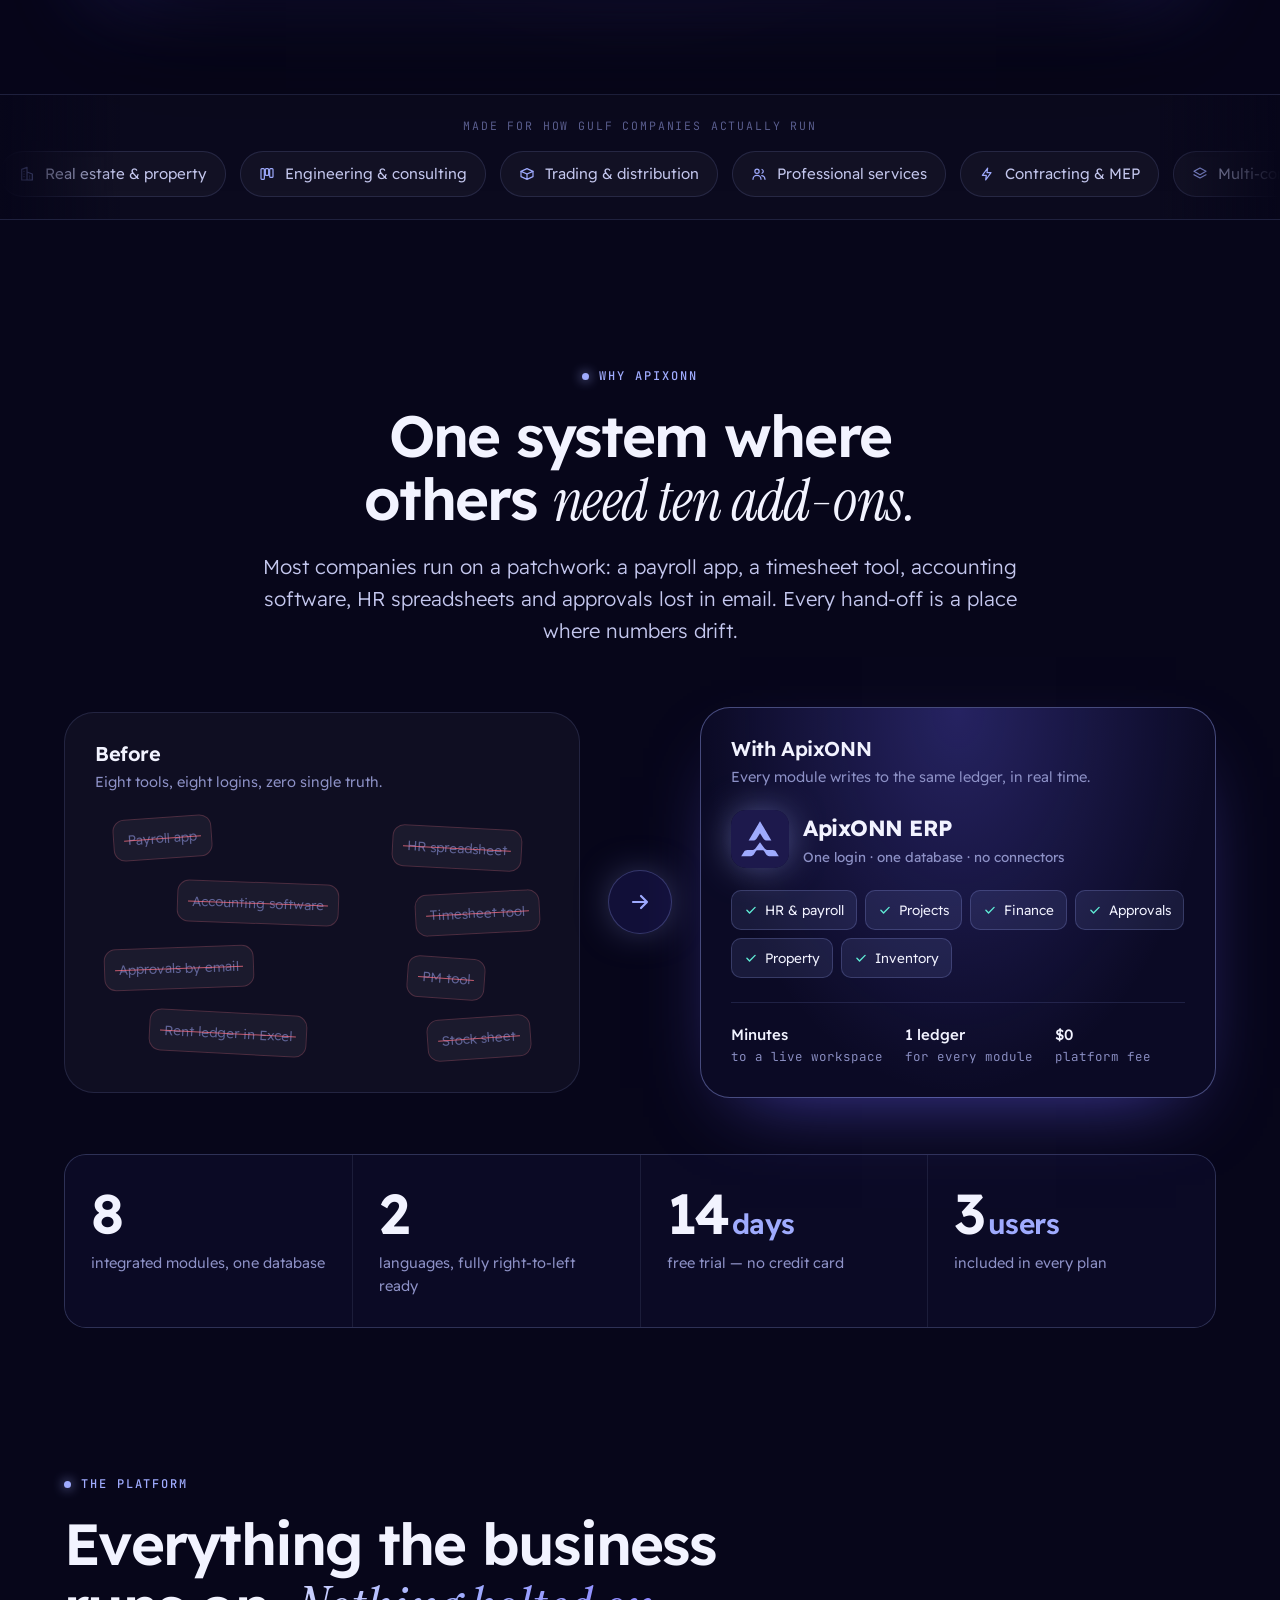
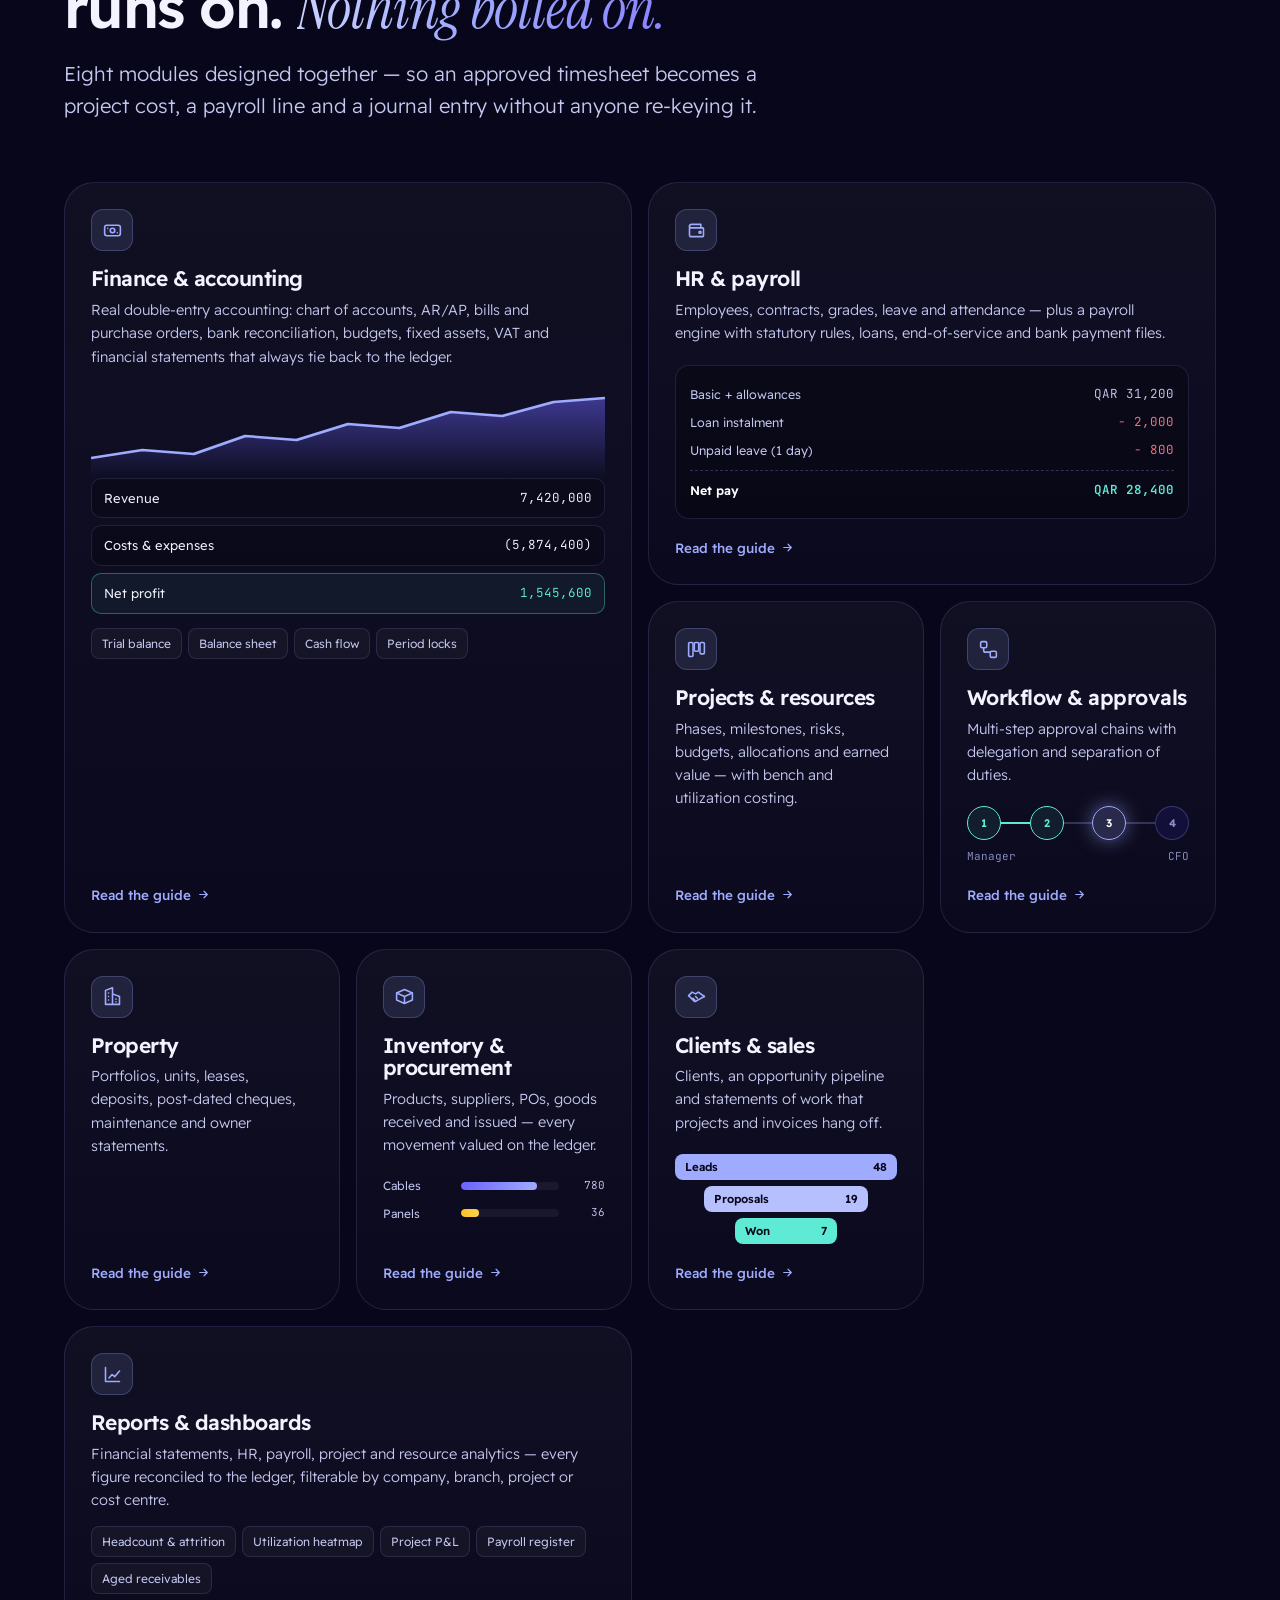
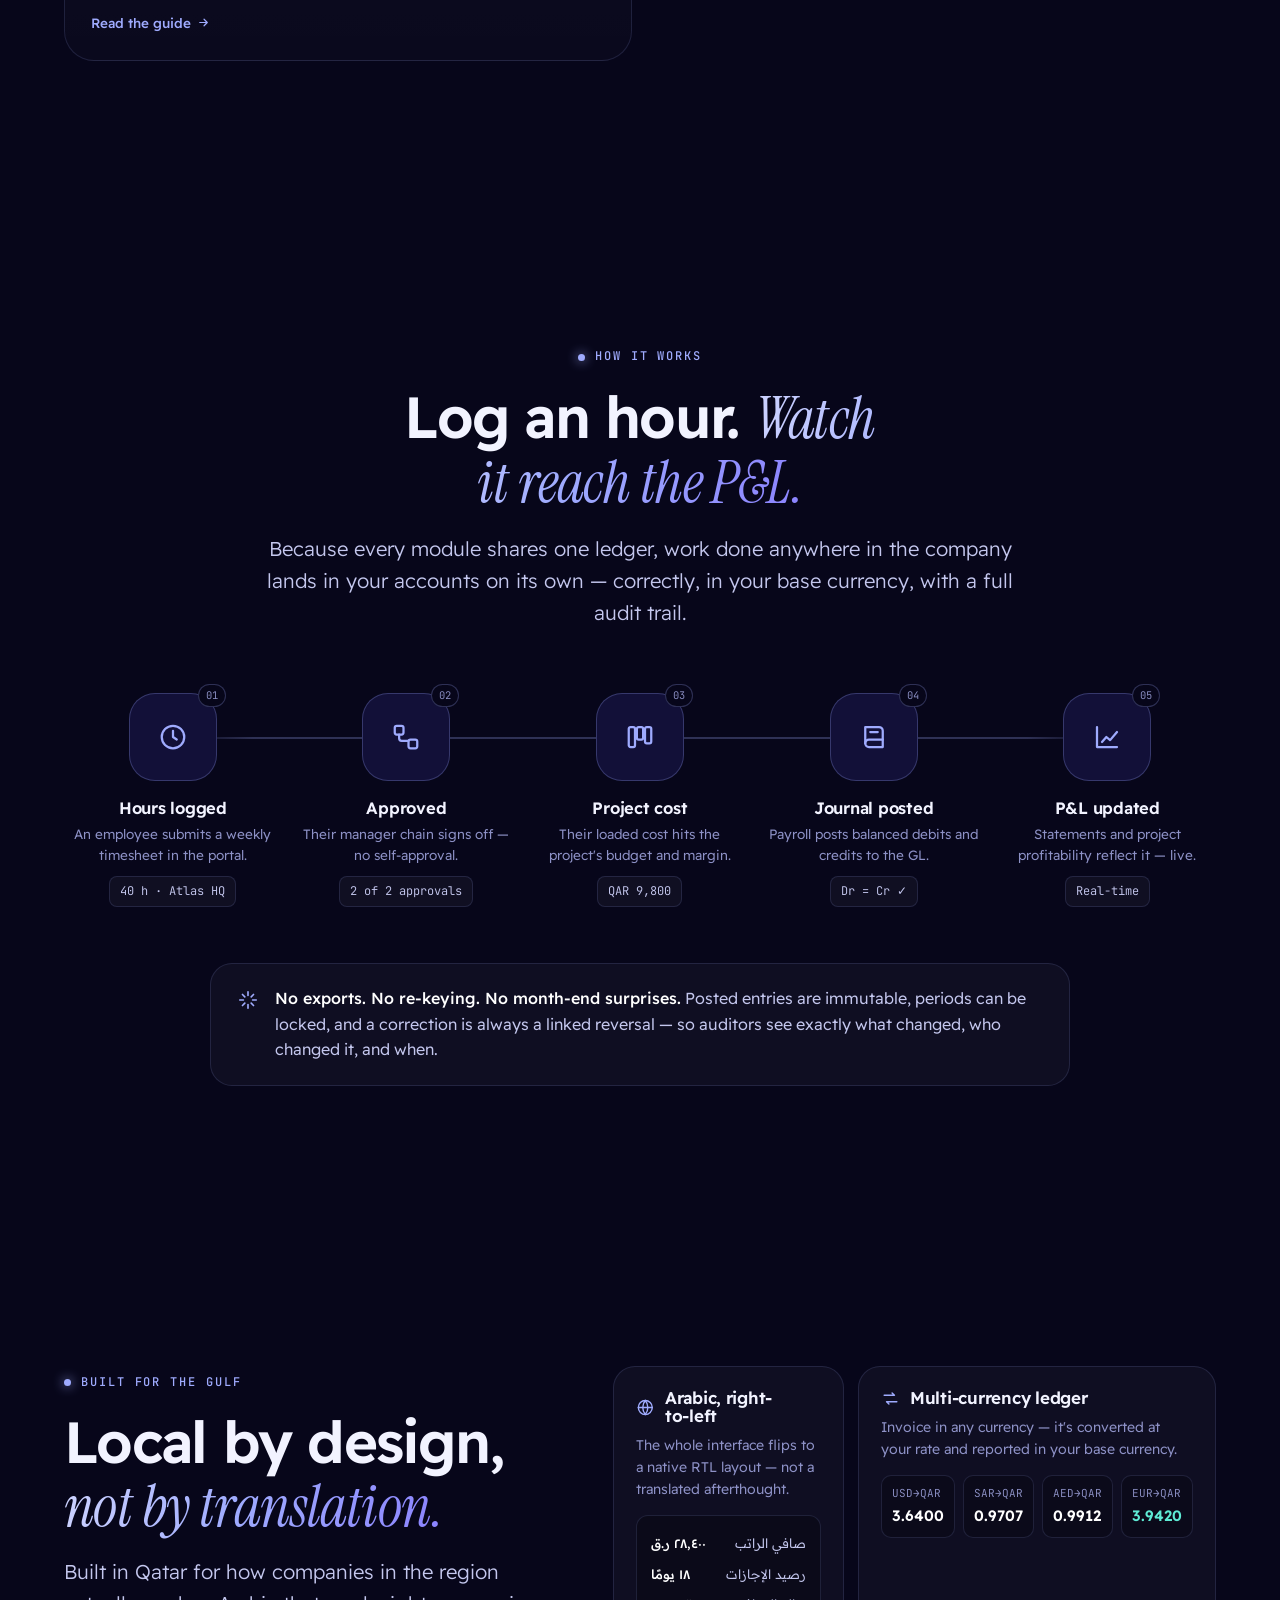
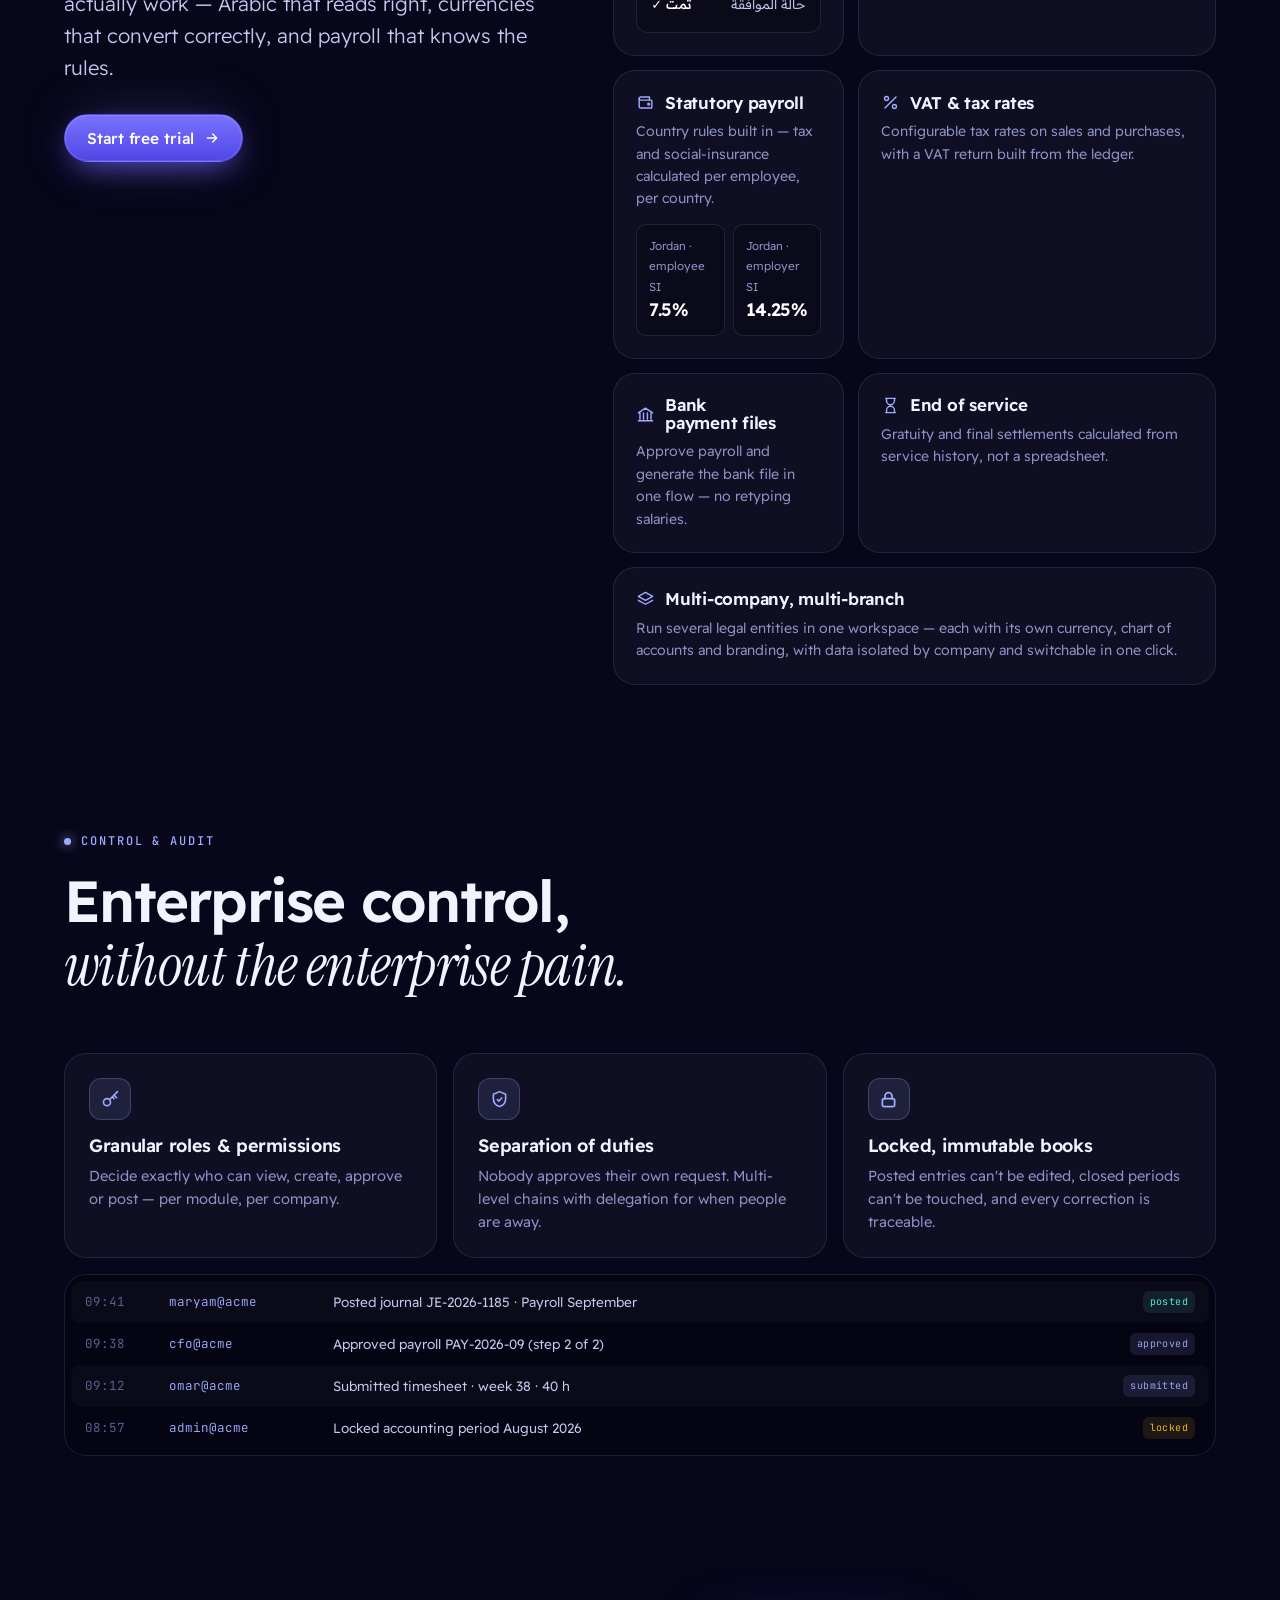
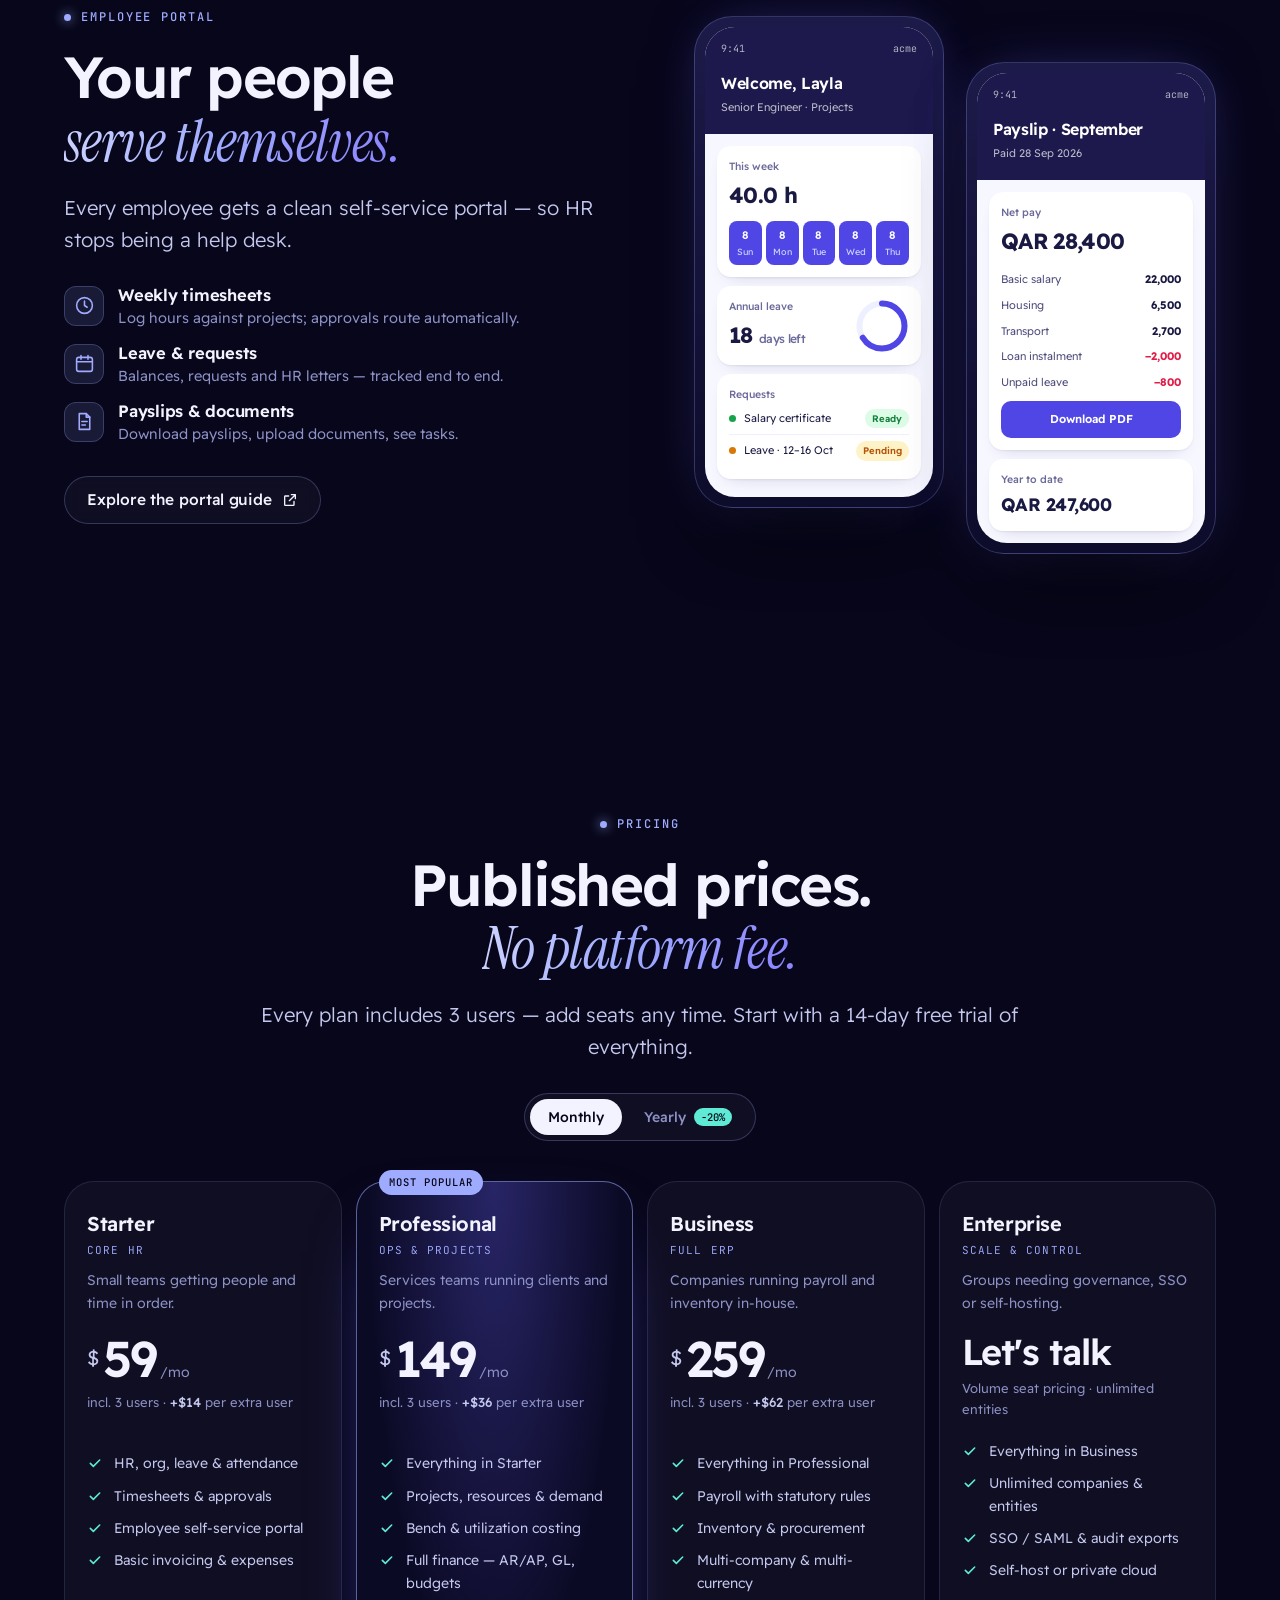
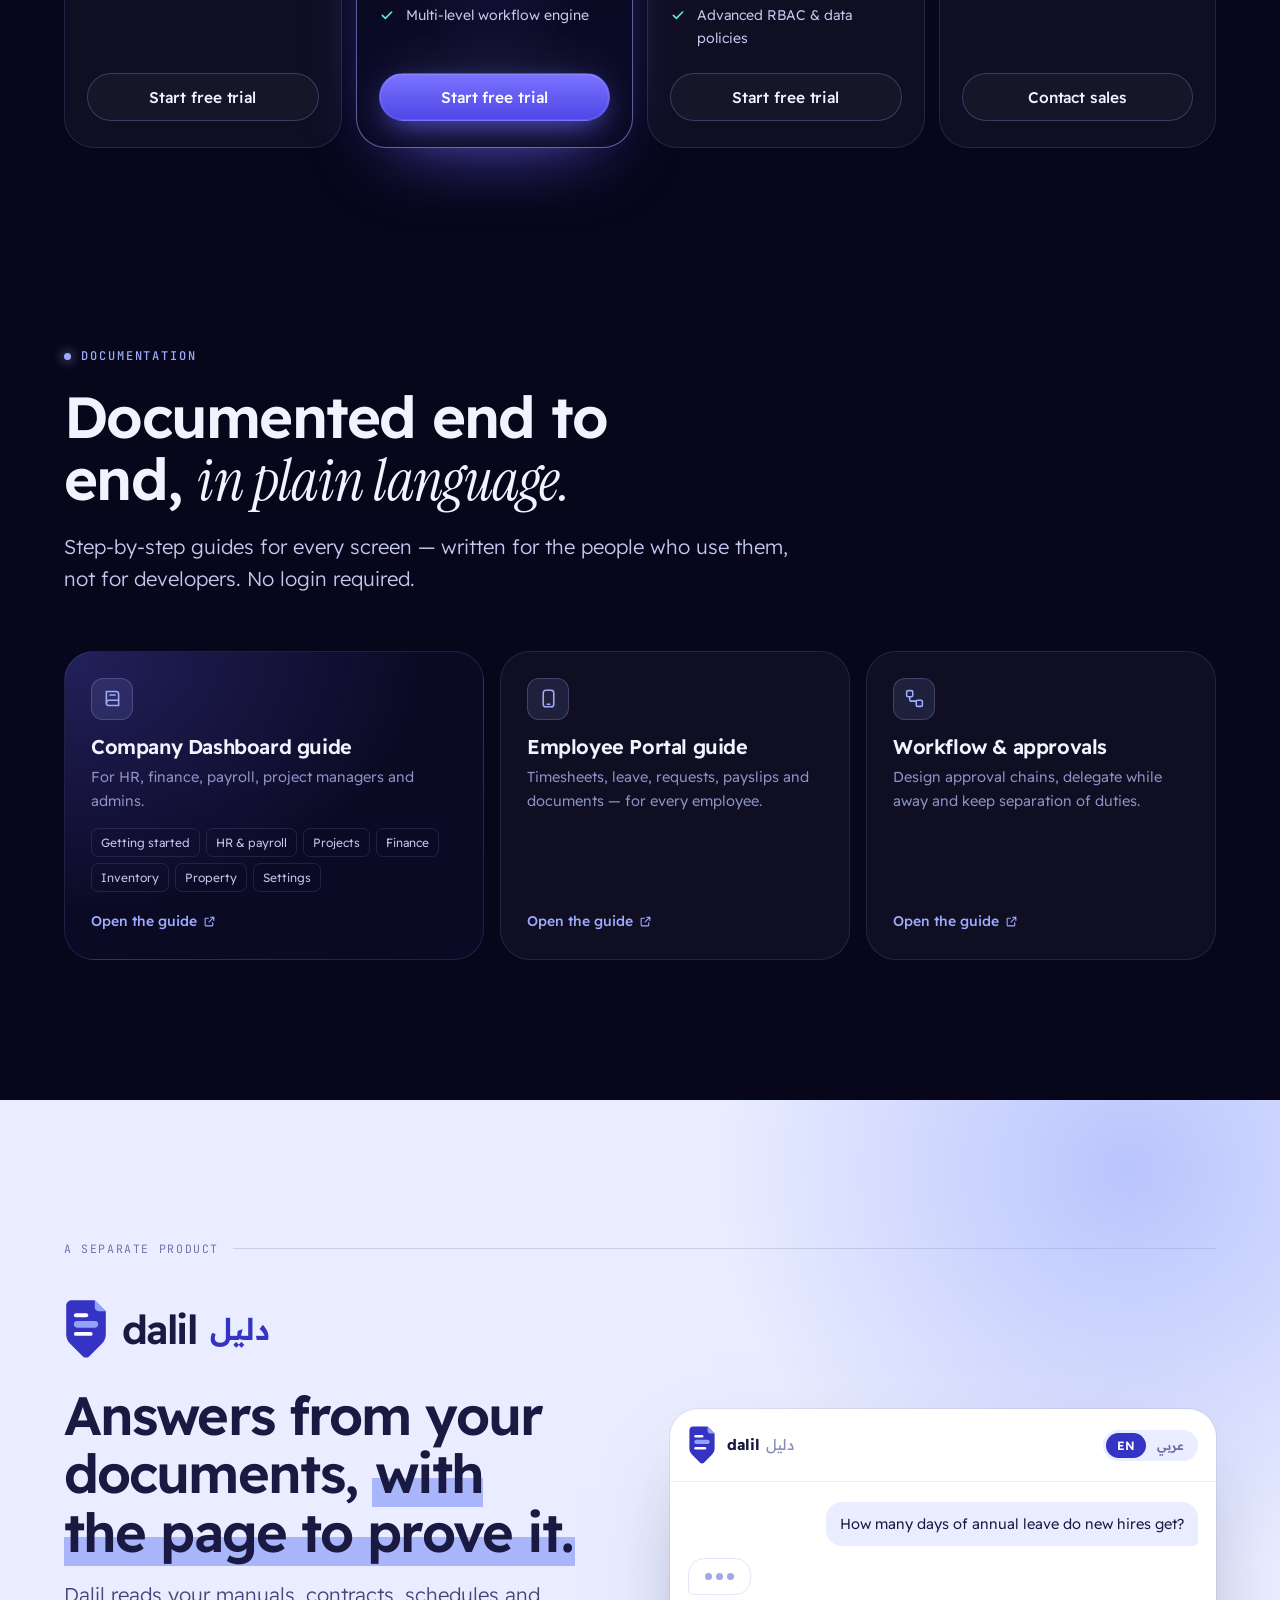
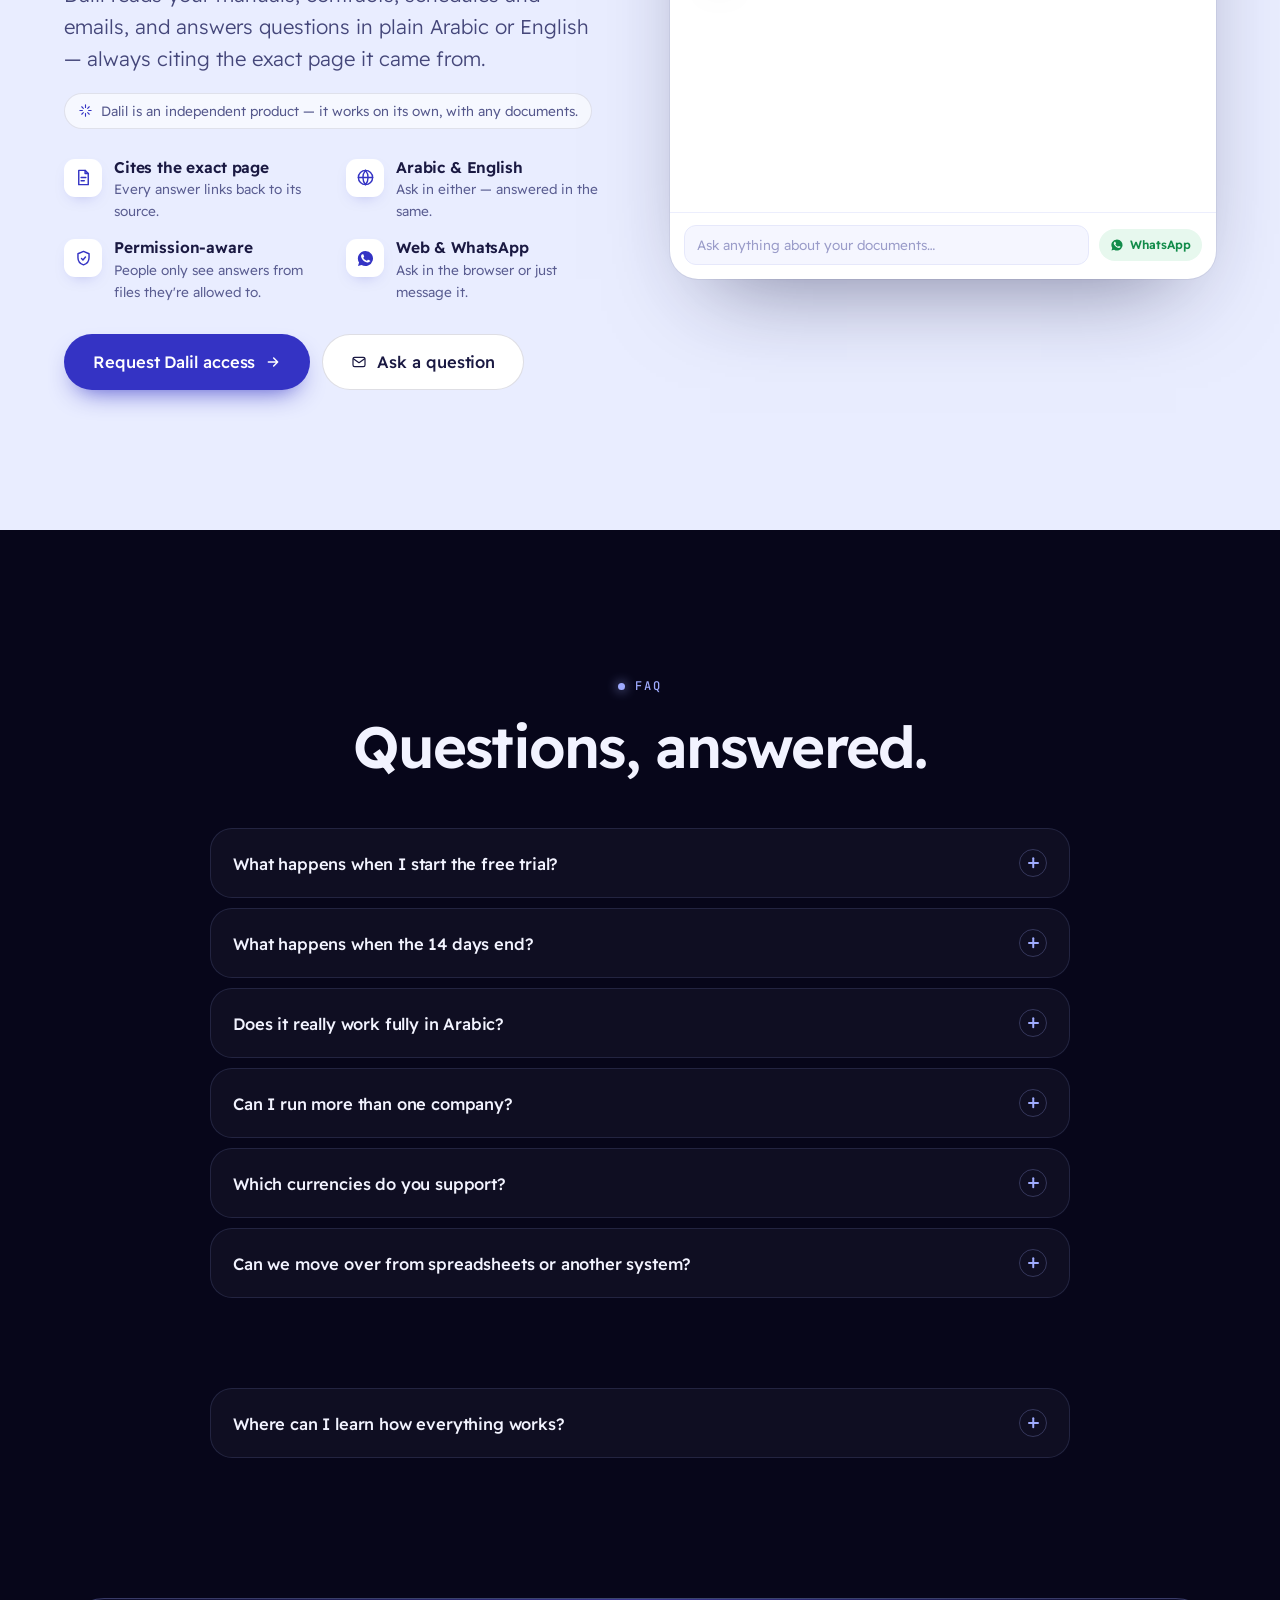
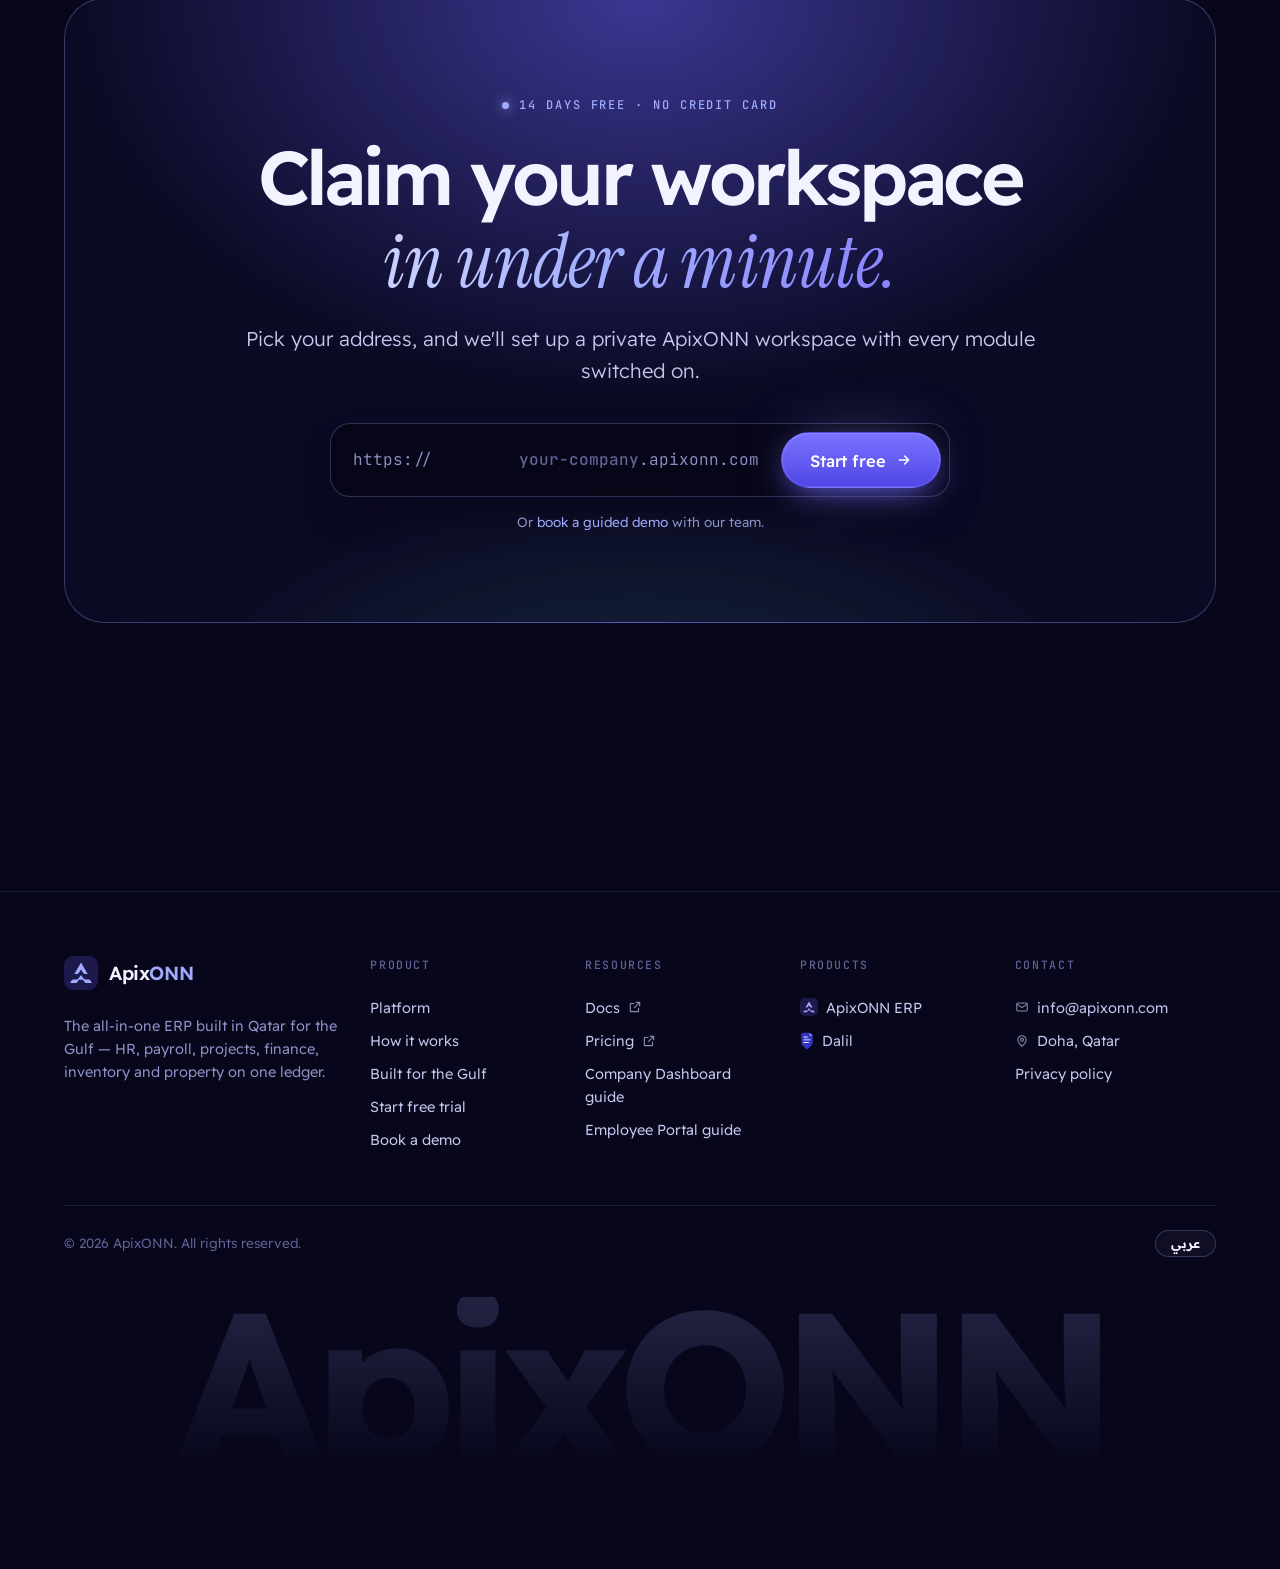
==== commit e4427125: "site: replace EN/ع pill with a single language swap link The lone 'ع' segmented toggle read as off. " ====
--- a/index.html
+++ b/index.html
@@ -14,7 +14,7 @@
 <link rel="preconnect" href="https://fonts.googleapis.com">
 <link rel="preconnect" href="https://fonts.gstatic.com" crossorigin>
 <link href="https://fonts.googleapis.com/css2?family=Readex+Pro:wght@300..700&family=Instrument+Serif:ital@1&family=JetBrains+Mono:wght@400;500&display=swap" rel="stylesheet">
-<link rel="stylesheet" href="assets/site.css">
+<link rel="stylesheet" href="assets/site.css?v=20261007c">
 <script>document.documentElement.classList.add('js');</script>
 </head>
 <body>
@@ -82,10 +82,7 @@
       <a href="#dalil">Dalil</a>
     </nav>
     <div class="nav-end">
-      <div class="lang" role="group" aria-label="Language">
-        <button type="button" data-lang="en" aria-pressed="true">EN</button>
-        <button type="button" data-lang="ar" aria-pressed="false" lang="ar">ع</button>
-      </div>
+      <button type="button" class="lang-switch" data-lang-switch lang="ar" aria-label="Switch to Arabic">عربي</button>
       <a class="btn btn-ghost btn-sm" href="#demo" data-open-demo data-i18n="cta.demo">Book a demo</a>
       <a class="btn btn-primary btn-sm" href="start.html" data-i18n="cta.trialShort">Start free trial</a>
       <button class="burger" type="button" aria-label="Open menu" aria-controls="mm" aria-expanded="false" data-menu-open><svg><use href="#i-menu"/></svg></button>
@@ -107,10 +104,7 @@
     <a href="#dalil" data-menu-link>Dalil</a>
   </nav>
   <div class="mm-cta">
-    <div class="lang" role="group" aria-label="Language" style="justify-self:start">
-      <button type="button" data-lang="en" aria-pressed="true">EN</button>
-      <button type="button" data-lang="ar" aria-pressed="false" lang="ar">ع</button>
-    </div>
+    <button type="button" class="lang-switch" data-lang-switch lang="ar" aria-label="Switch to Arabic" style="justify-self:start">عربي</button>
     <a class="btn btn-ghost btn-lg" href="#demo" data-open-demo data-i18n="cta.demo">Book a demo</a>
     <a class="btn btn-primary btn-lg" href="start.html" data-i18n="cta.trial">Start 14-day free trial</a>
   </div>
@@ -712,7 +706,7 @@
           <b>dalil<span lang="ar">دليل</span></b>
           <div class="dl-lang" role="group" aria-label="Demo language">
             <button type="button" data-dl="en" aria-pressed="true">EN</button>
-            <button type="button" data-dl="ar" aria-pressed="false" lang="ar">ع</button>
+            <button type="button" data-dl="ar" aria-pressed="false" lang="ar">عربي</button>
           </div>
         </div>
         <div class="dl-msgs" id="dlmsgs" aria-live="polite"></div>
@@ -801,10 +795,7 @@
     </div>
     <div class="f-bar">
       <span data-i18n="ft.copy">© 2026 ApixONN. All rights reserved.</span>
-      <div class="lang" role="group" aria-label="Language">
-        <button type="button" data-lang="en" aria-pressed="true">EN</button>
-        <button type="button" data-lang="ar" aria-pressed="false" lang="ar">ع</button>
-      </div>
+      <button type="button" class="lang-switch" data-lang-switch lang="ar" aria-label="Switch to Arabic">عربي</button>
     </div>
     <div class="f-giant" aria-hidden="true">ApixONN</div>
   </div>
@@ -867,6 +858,6 @@
   </div>
 </div>
 
-<script src="assets/site.js?v=20261007" defer></script>
+<script src="assets/site.js?v=20261007c" defer></script>
 </body>
 </html>
--- a/assets/site.css
+++ b/assets/site.css
@@ -161,11 +161,11 @@
 .nav-links a:hover { color: #fff; background: var(--glass); }
 .nav-links a .ext { width: 11px; height: 11px; opacity: 0.6; }
 .nav-end { margin-inline-start: auto; display: flex; align-items: center; gap: 10px; }
-.lang {
-  display: inline-flex; border: 1px solid var(--line-2); border-radius: 99px; padding: 3px; background: var(--glass);
-}
-.lang button { border: 0; background: none; color: var(--muted); font-size: 12.5px; font-weight: 600; padding: 5px 10px; border-radius: 99px; cursor: pointer; line-height: 1; }
-.lang button[aria-pressed='true'] { background: var(--ink); color: #07061a; }
+.lang-switch {
+  display: inline-flex; align-items: center; border: 1px solid var(--line-2); border-radius: 99px; padding: 6px 15px; background: var(--glass);
+  color: var(--ink); font-size: 13px; font-weight: 600; line-height: 1; cursor: pointer; transition: border-color .15s ease, background .15s ease;
+}
+.lang-switch:hover { border-color: var(--muted); background: rgba(159, 171, 254, 0.10); }
 .burger { display: none; width: 42px; height: 42px; border-radius: 12px; border: 1px solid var(--line-2); background: var(--glass); color: var(--ink); cursor: pointer; align-items: center; justify-content: center; }
 .burger svg { width: 20px; height: 20px; }
 @media (max-width: 1060px) {
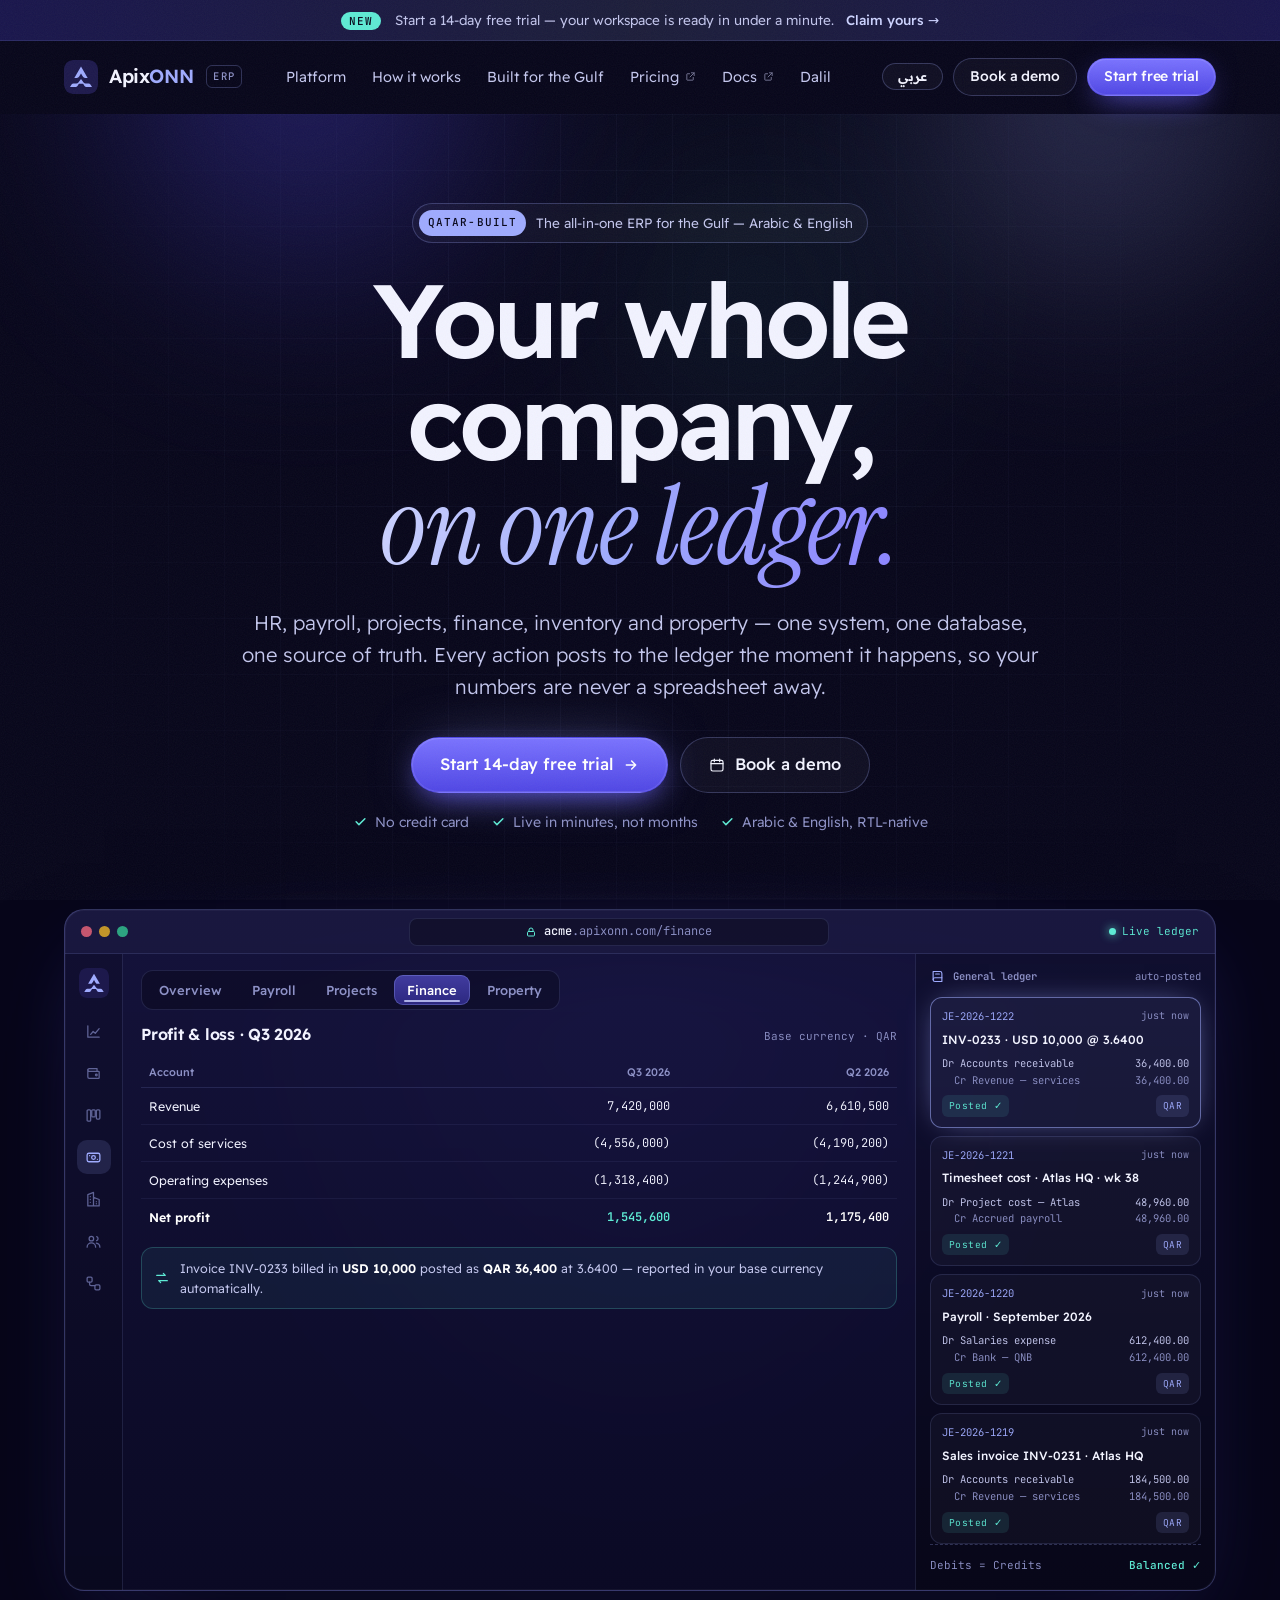
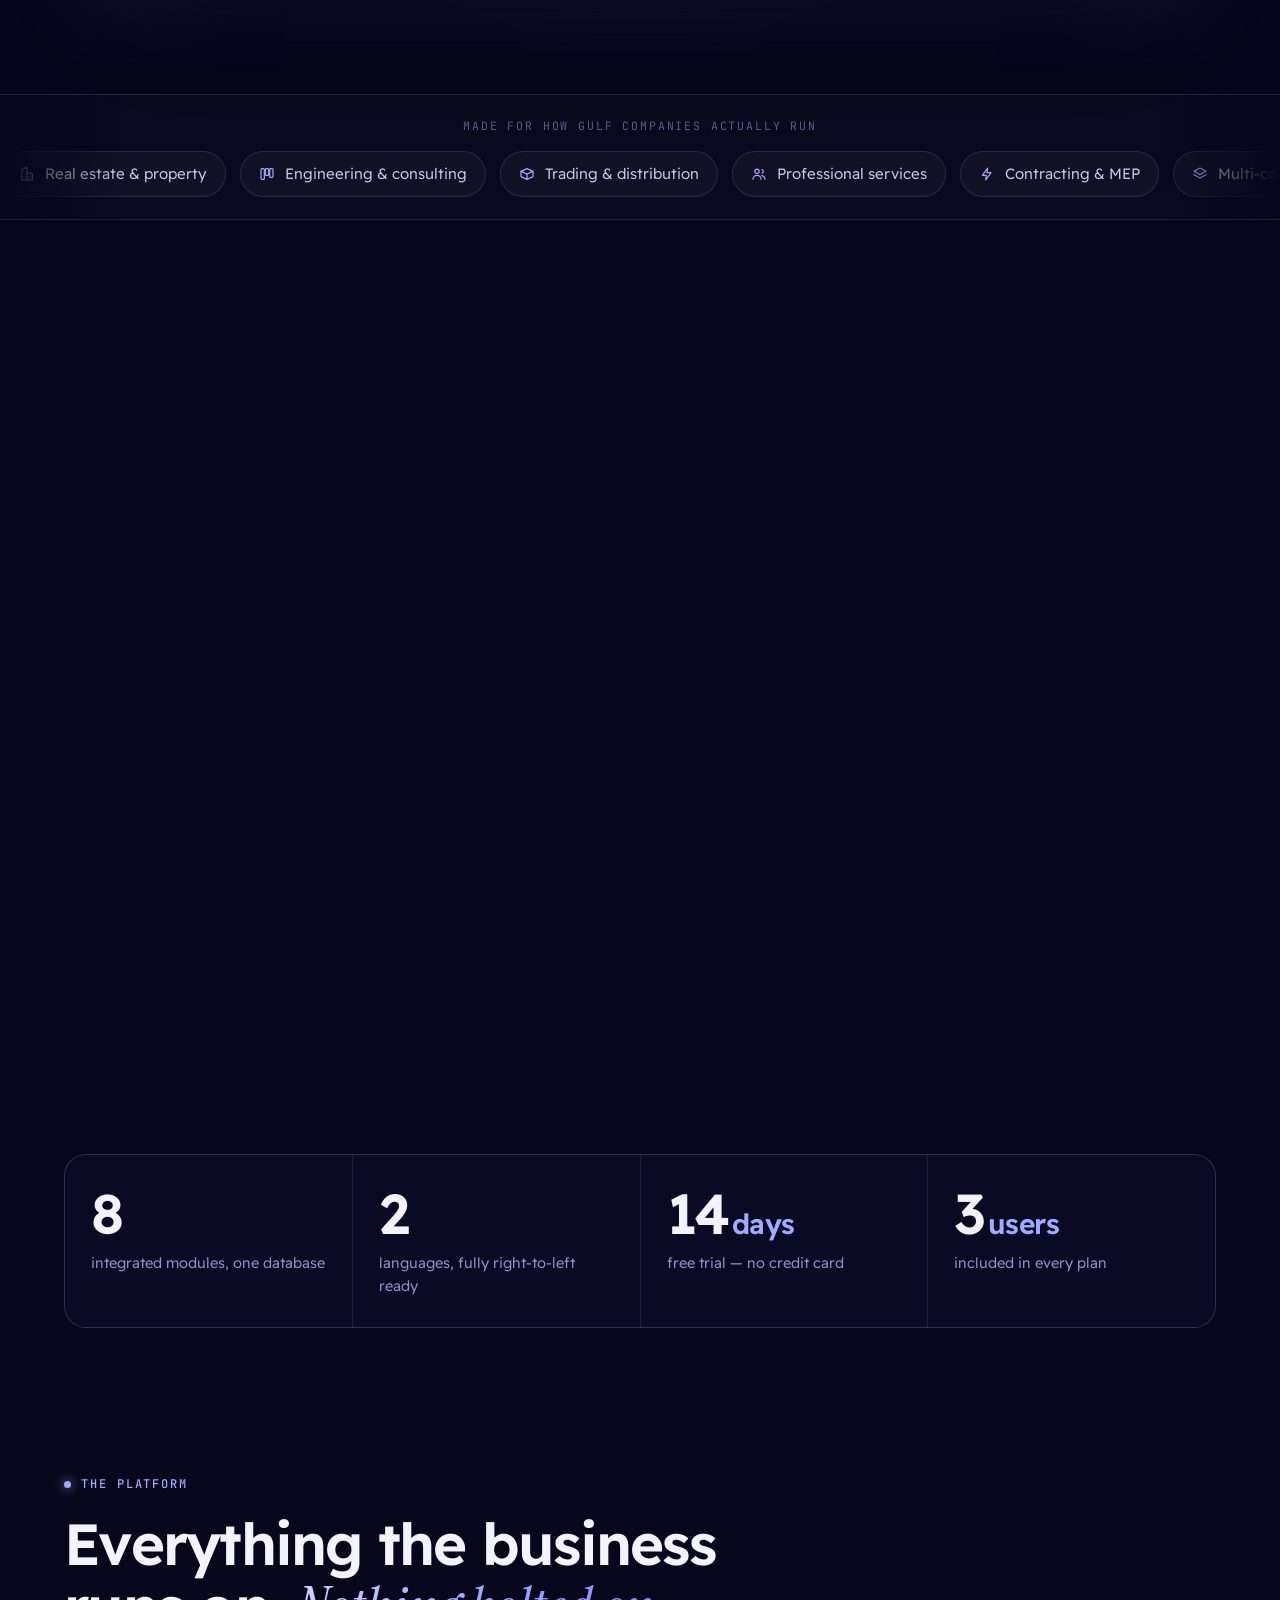
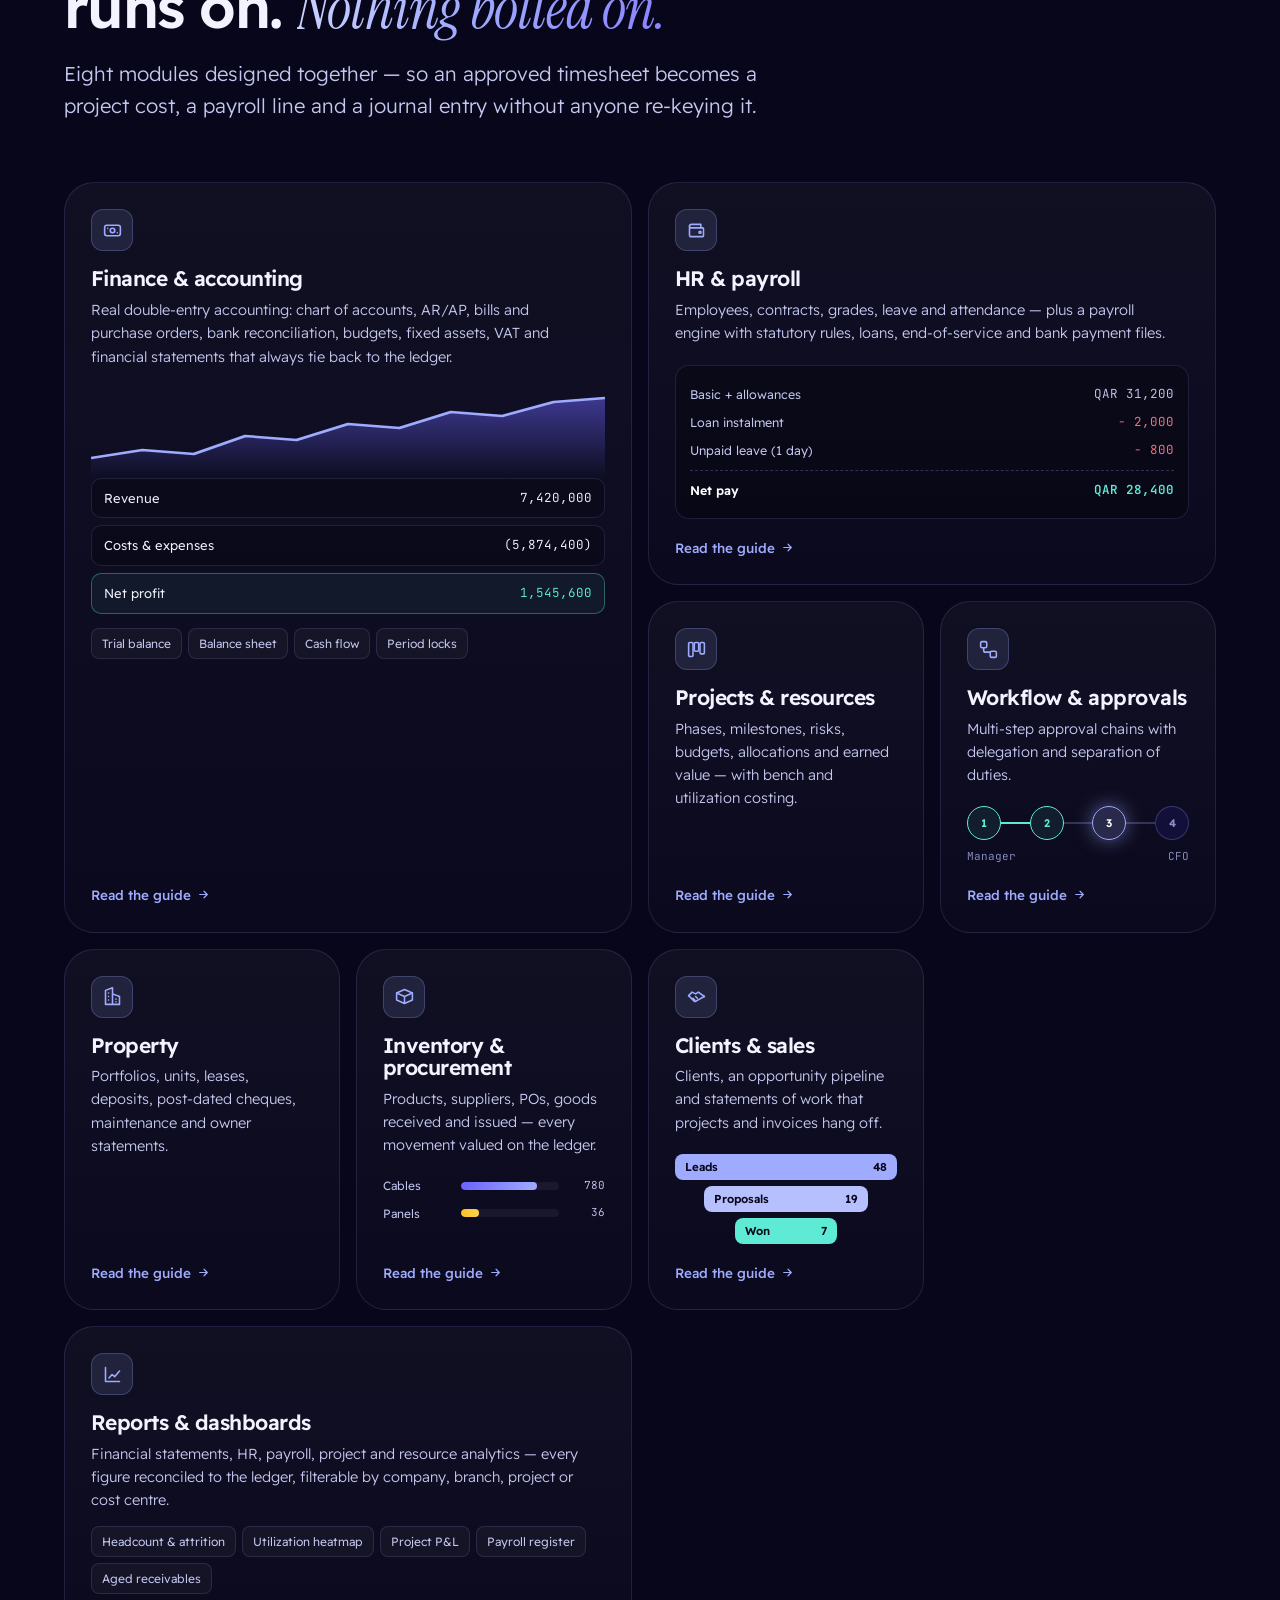
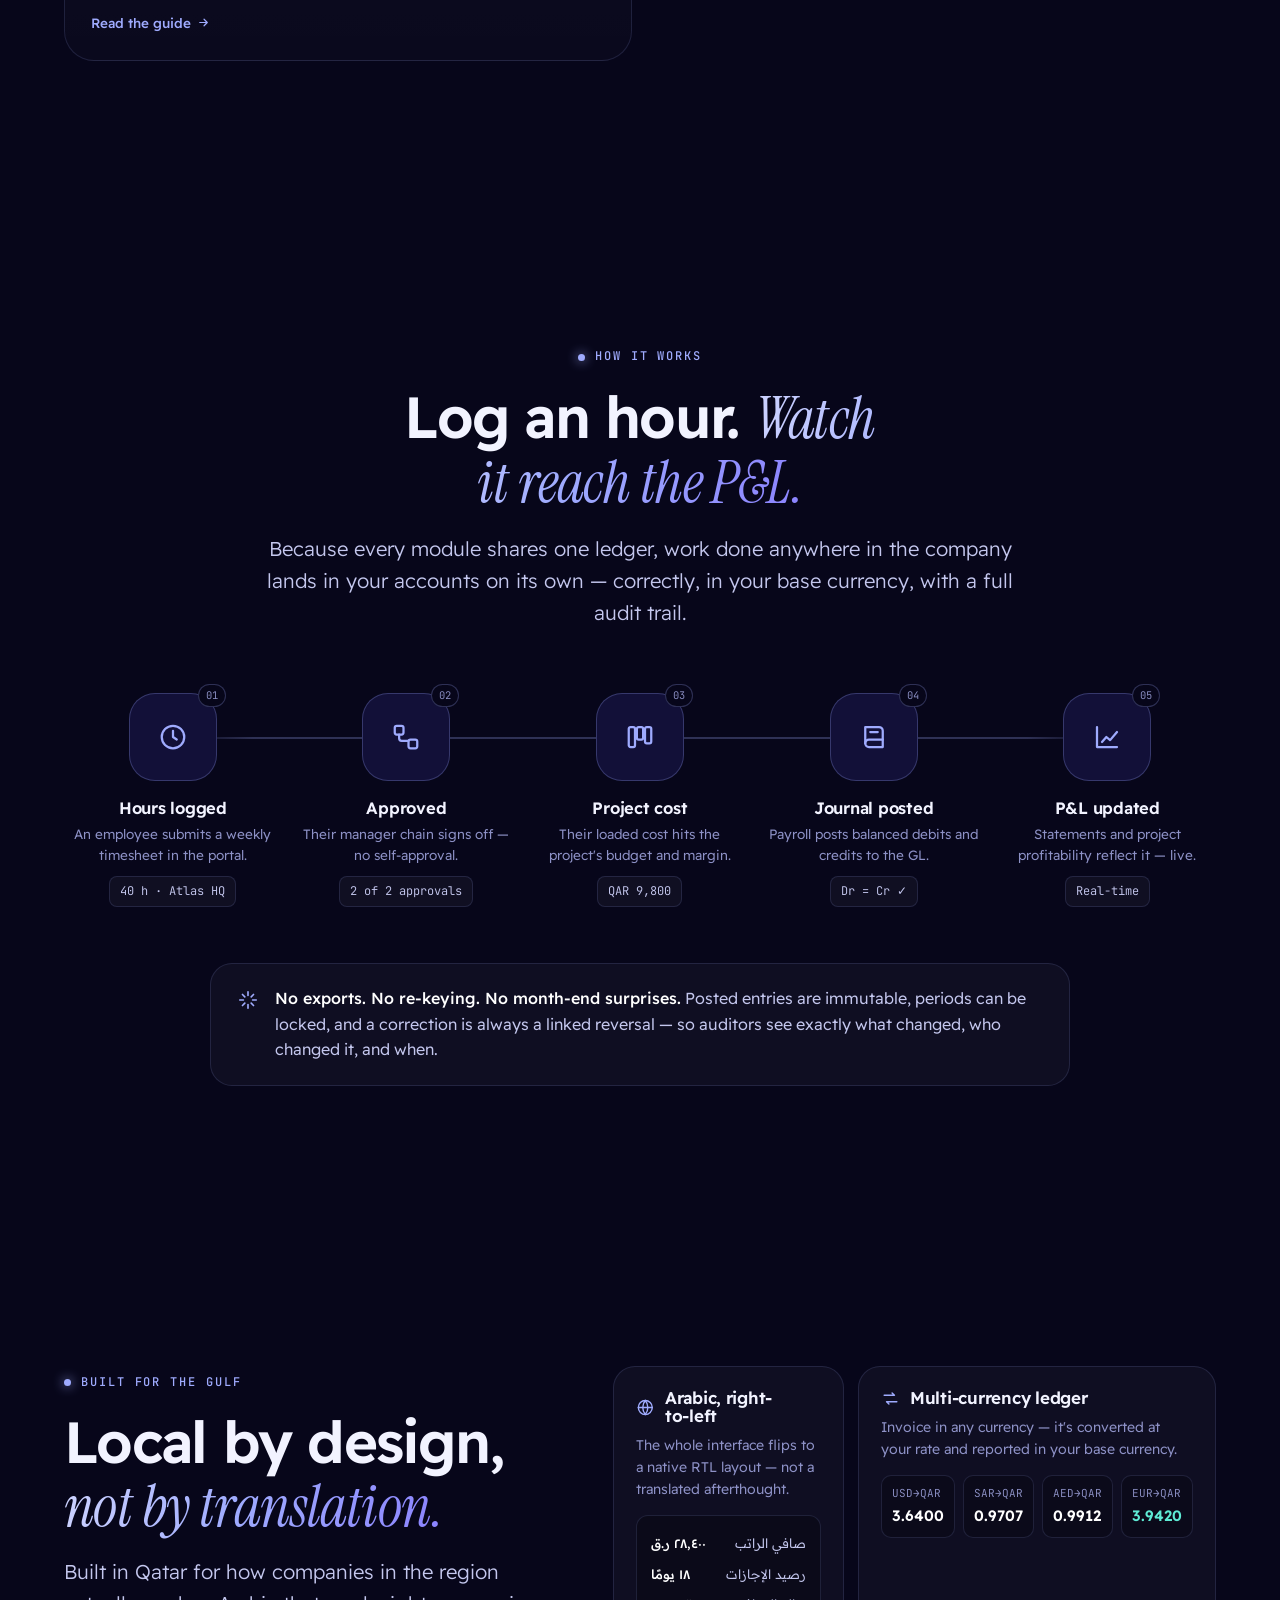
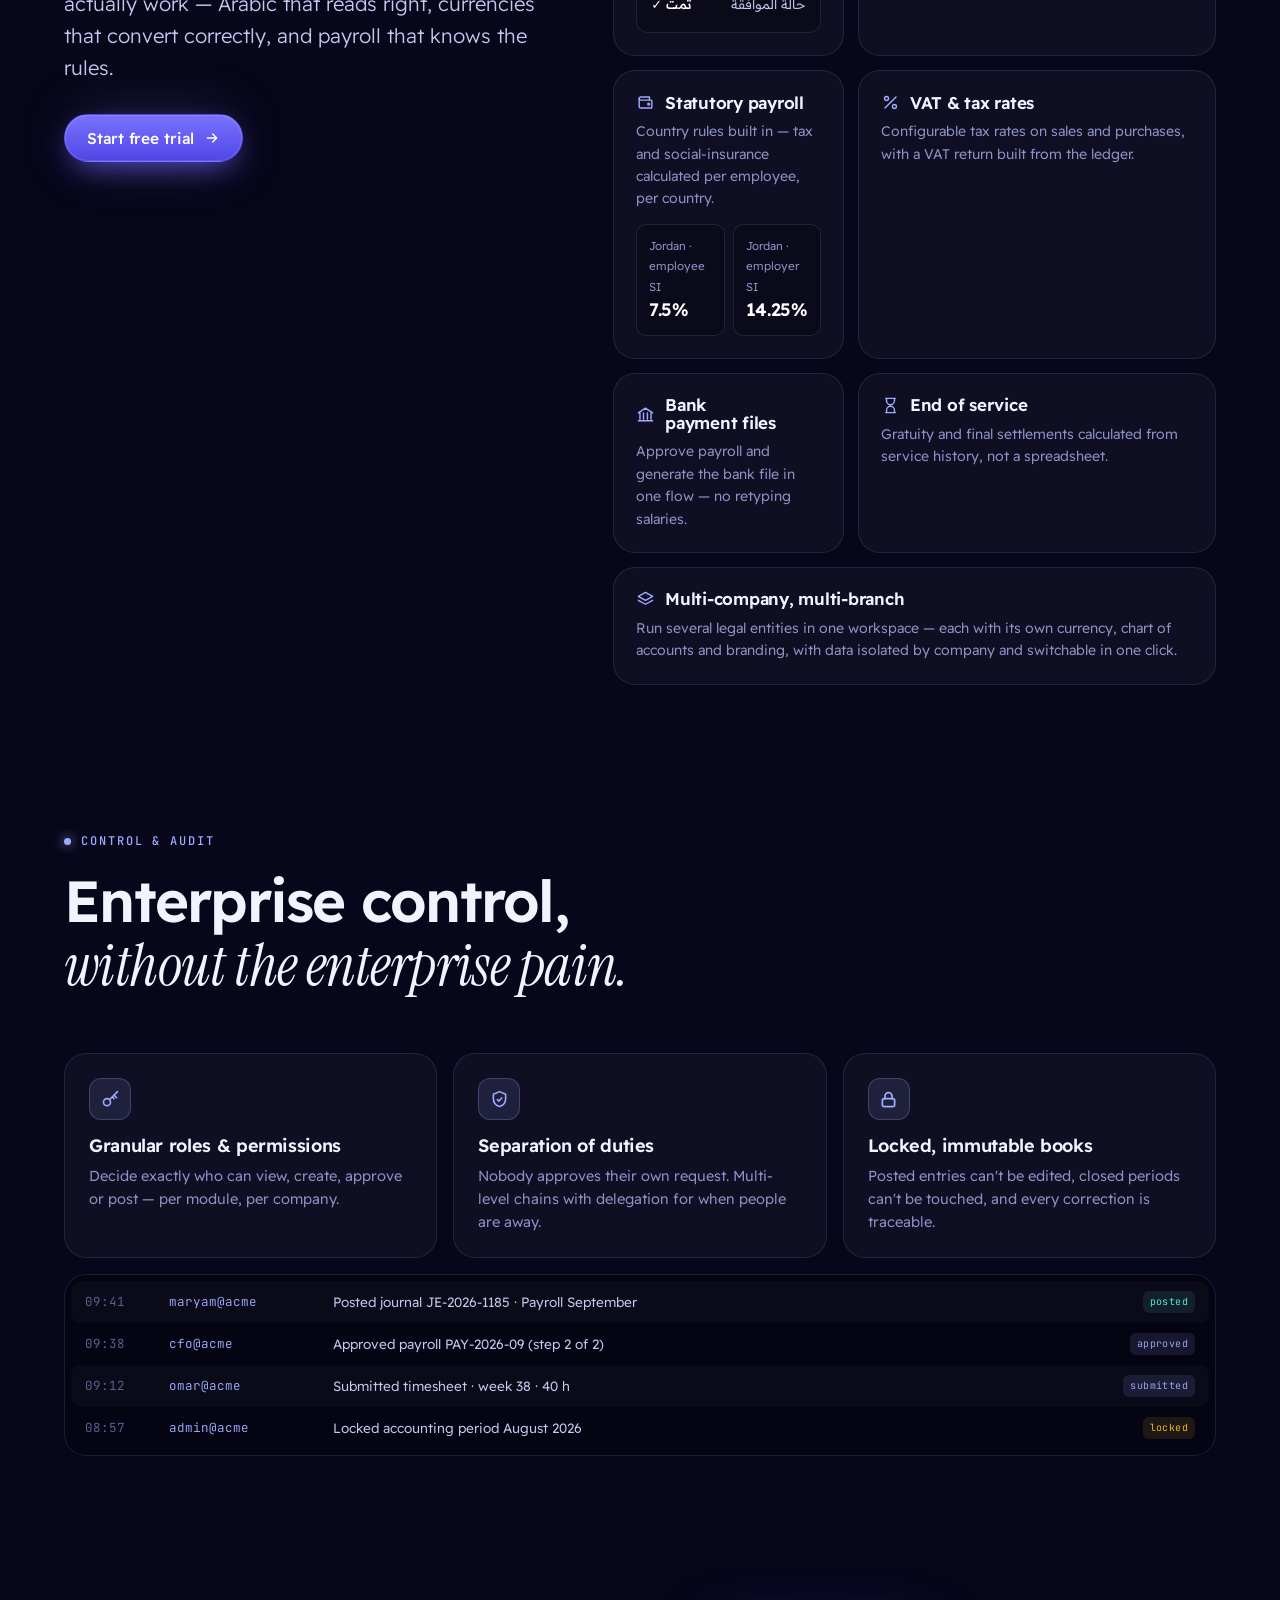
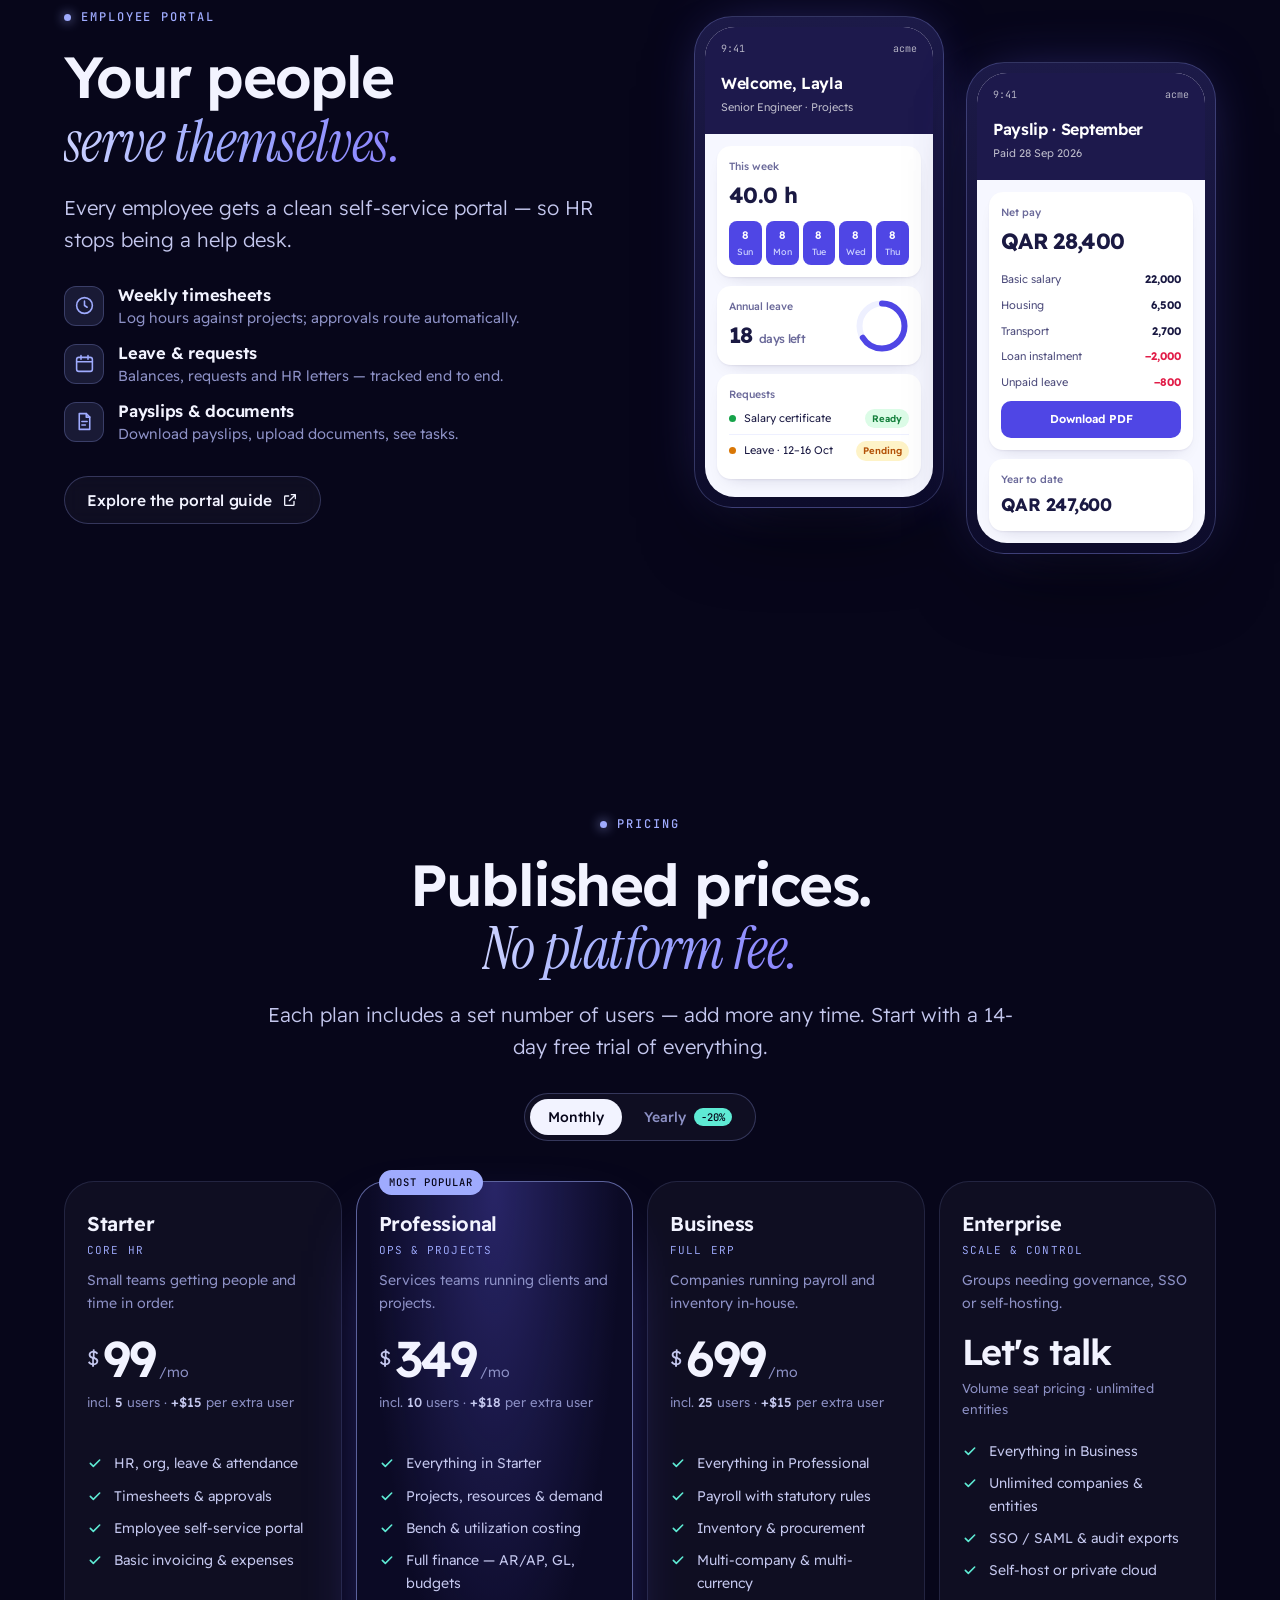
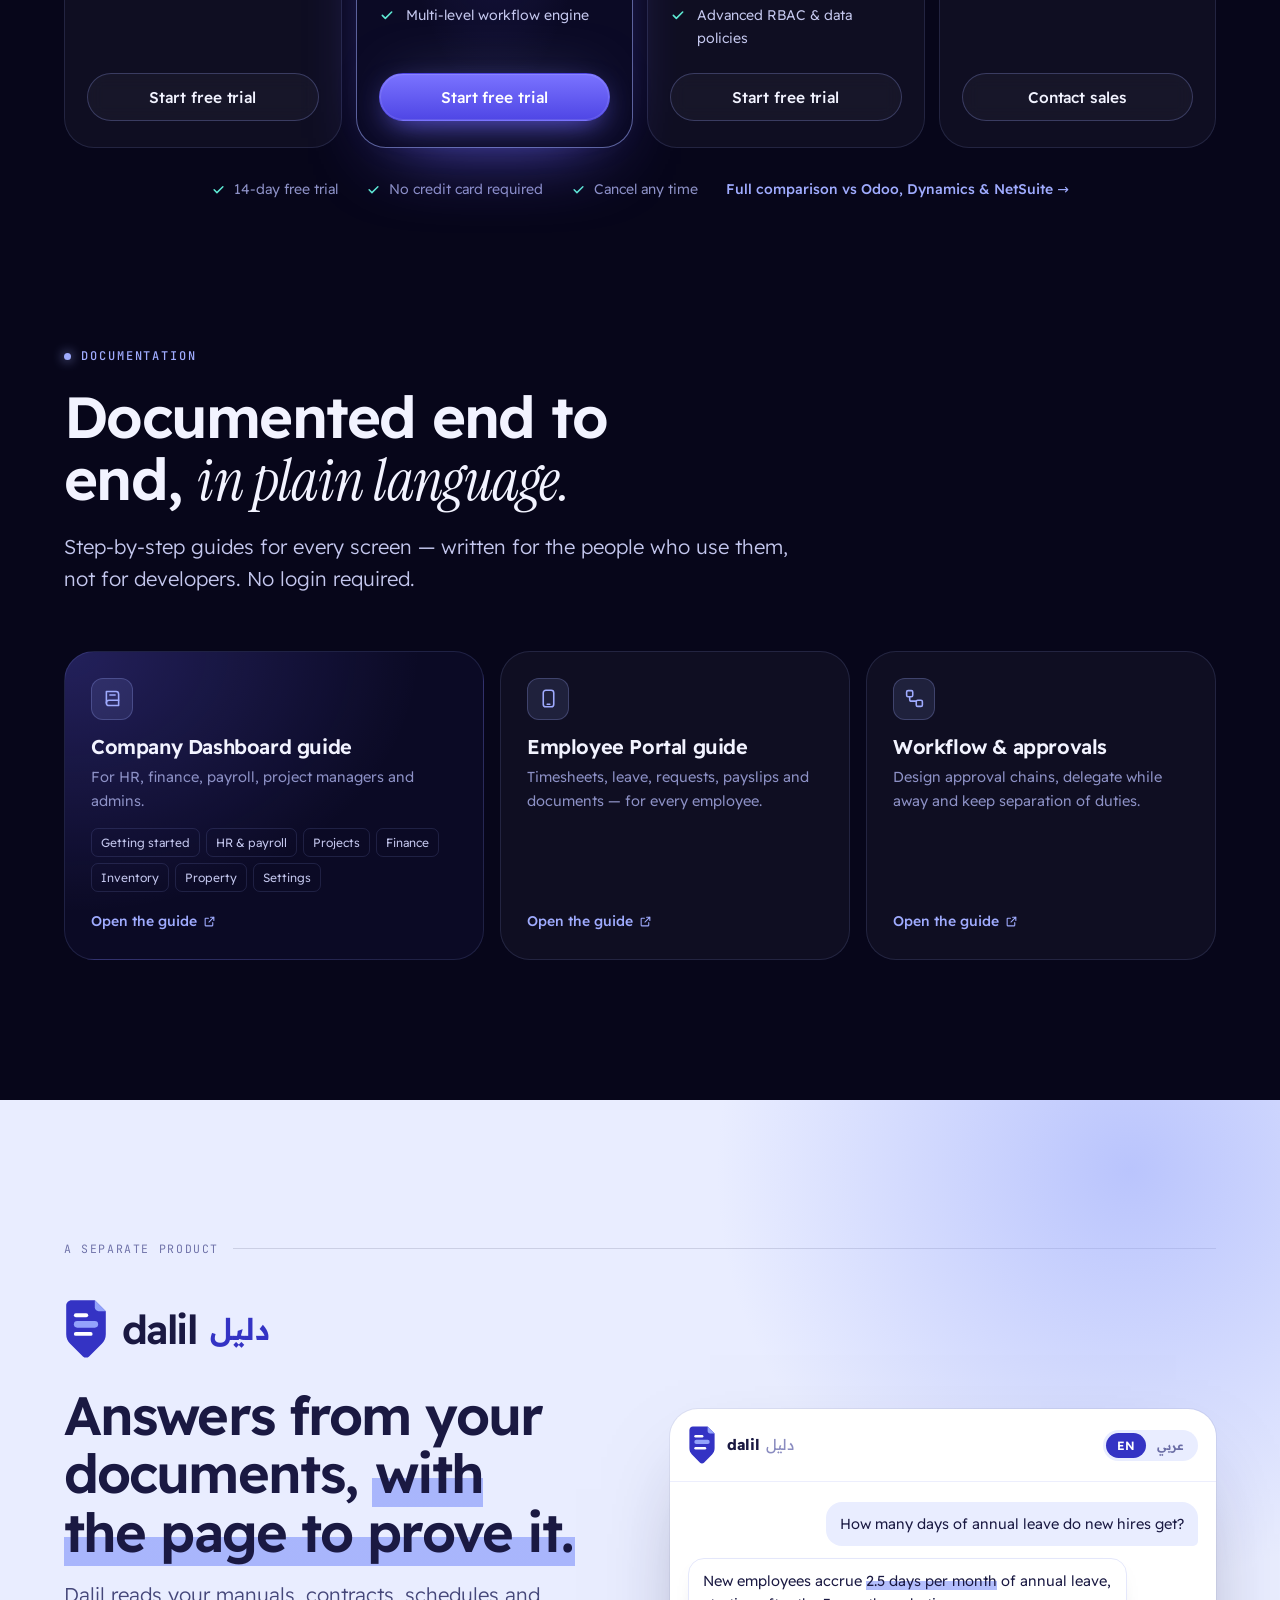
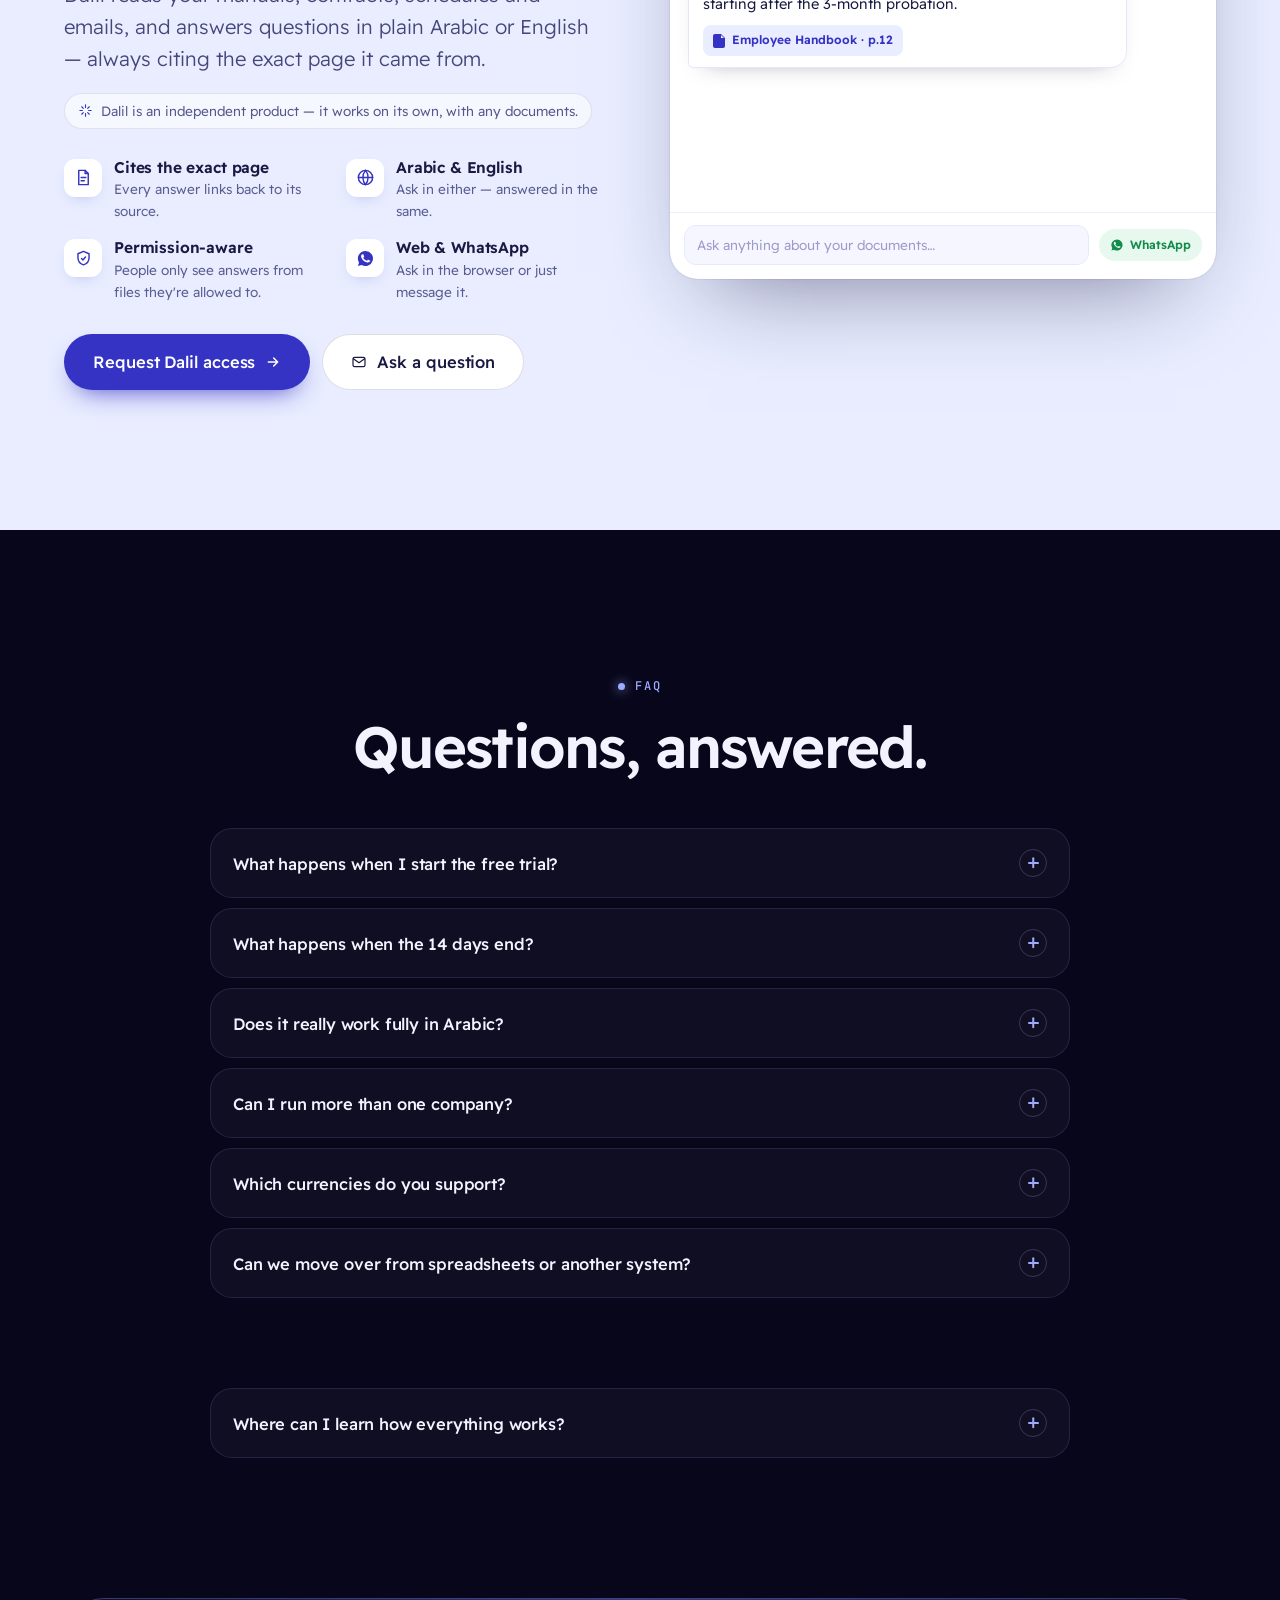
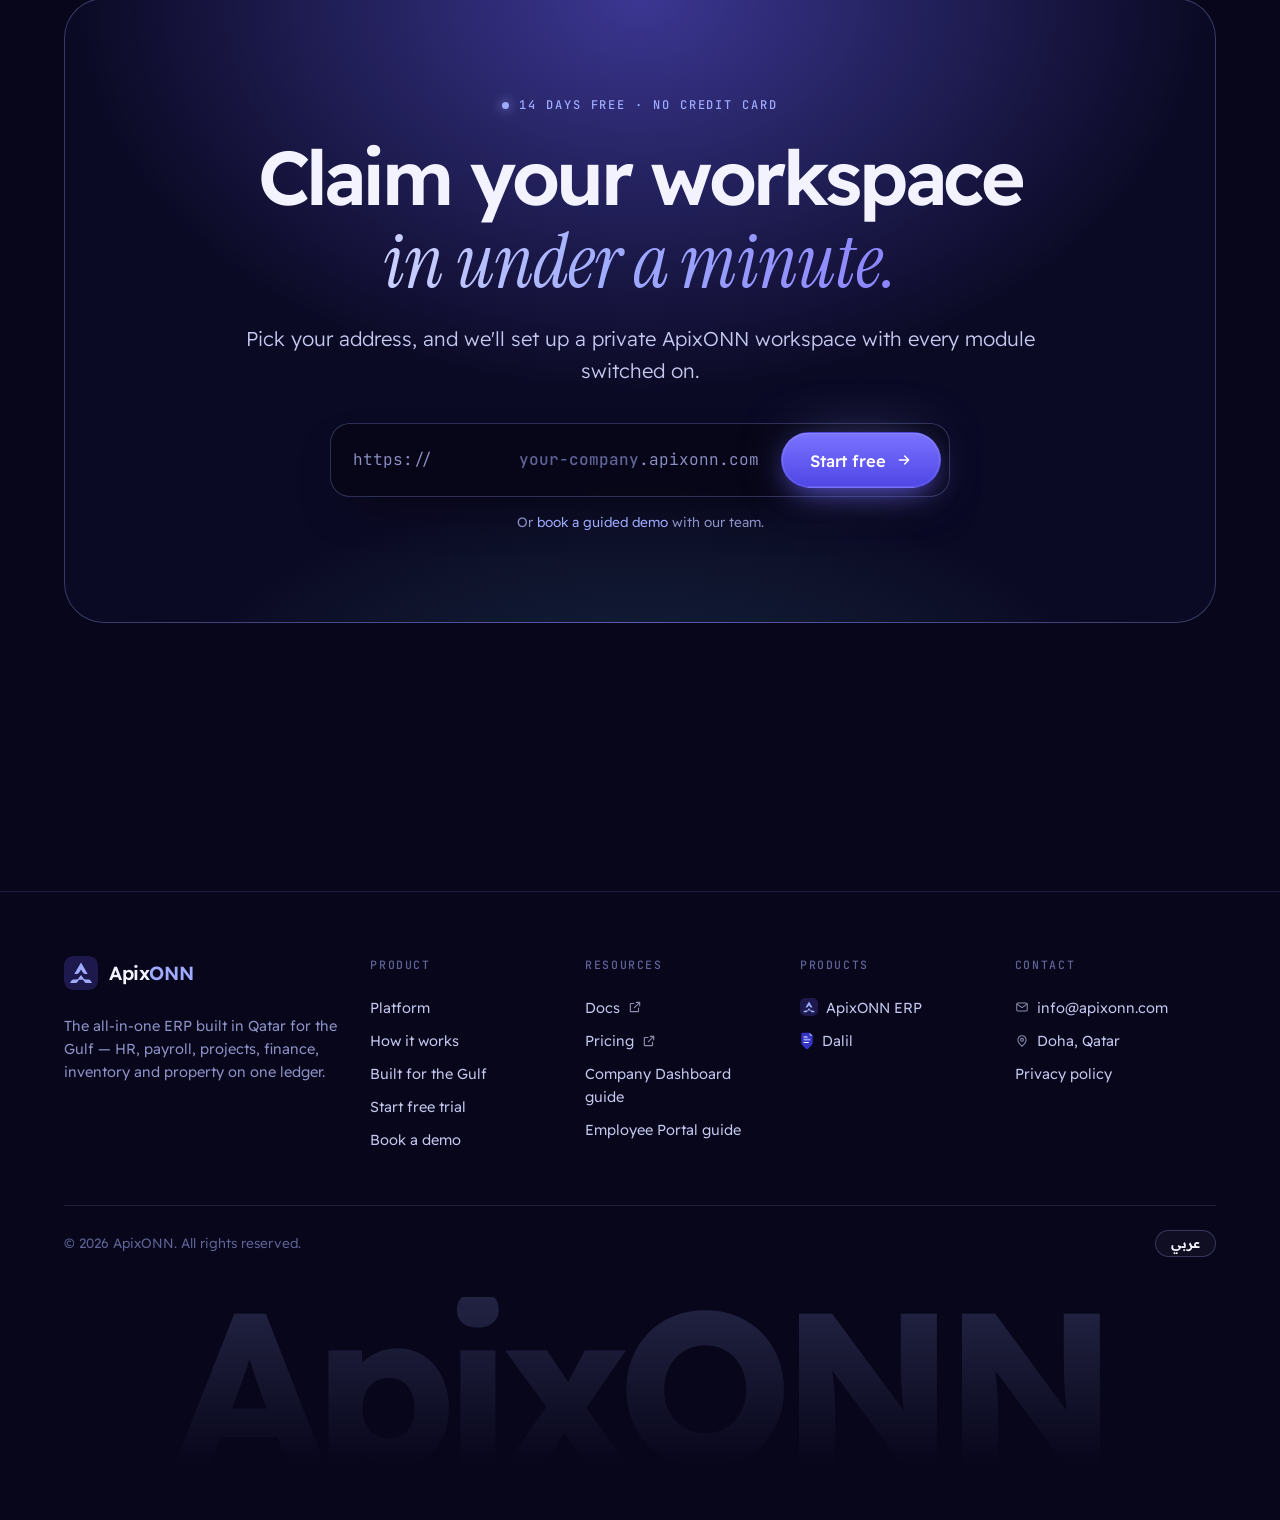
==== commit 566ce152: "site: wire the pricing cards from the live OPS plans The price, included-seat count and extra-seat r" ====
--- a/index.html
+++ b/index.html
@@ -14,7 +14,7 @@
 <link rel="preconnect" href="https://fonts.googleapis.com">
 <link rel="preconnect" href="https://fonts.gstatic.com" crossorigin>
 <link href="https://fonts.googleapis.com/css2?family=Readex+Pro:wght@300..700&family=Instrument+Serif:ital@1&family=JetBrains+Mono:wght@400;500&display=swap" rel="stylesheet">
-<link rel="stylesheet" href="assets/site.css?v=20261007c">
+<link rel="stylesheet" href="assets/site.css?v=20261007d">
 <script>document.documentElement.classList.add('js');</script>
 </head>
 <body>
@@ -575,18 +575,18 @@
     <div class="sec-head center rv">
       <span class="eyebrow" data-i18n="pr.eyebrow">Pricing</span>
       <h2 class="h2" data-i18n="pr.h2">Published prices. <span class="serif grad-text">No platform fee.</span></h2>
-      <p class="lead" data-i18n="pr.sub">Every plan includes 3 users — add seats any time. Start with a 14-day free trial of everything.</p>
+      <p class="lead" data-i18n="pr.sub">Each plan includes a set number of users — add more any time. Start with a 14-day free trial of everything.</p>
       <div class="bill-toggle" role="group" aria-label="Billing period">
         <button type="button" data-bill="monthly" aria-pressed="true" data-i18n="pr.monthly">Monthly</button>
         <button type="button" data-bill="yearly" aria-pressed="false"><span data-i18n="pr.yearly">Yearly</span><span class="save">−20%</span></button>
       </div>
     </div>
     <div class="plans">
-      <div class="plan rv">
+      <div class="plan rv" data-plan="starter">
         <div class="pn">Starter</div><div class="pt" data-i18n="pr.p1t">Core HR</div>
         <p class="pd" data-i18n="pr.p1d">Small teams getting people and time in order.</p>
-        <div class="price"><span class="cur">$</span><span class="amt" data-m="59" data-y="47">59</span><span class="per" data-i18n="pr.mo">/mo</span></div>
-        <div class="seat"><span data-i18n="pr.incl">incl. 3 users</span> · <b>+$<span data-m="14" data-y="11">14</span></b> <span data-i18n="pr.extra">per extra user</span></div>
+        <div class="price"><span class="cur">$</span><span class="amt" data-m="99" data-y="79">99</span><span class="per" data-i18n="pr.mo">/mo</span></div>
+        <div class="seat"><span data-i18n="pr.incl">incl.</span> <b data-seats>5</b> <span data-i18n="pr.users">users</span> · <b>+$<span class="xseat" data-m="15" data-y="12">15</span></b> <span data-i18n="pr.extra">per extra user</span></div>
         <ul>
           <li><svg><use href="#i-check"/></svg><span data-i18n="pr.p1a">HR, org, leave &amp; attendance</span></li>
           <li><svg><use href="#i-check"/></svg><span data-i18n="pr.p1b">Timesheets &amp; approvals</span></li>
@@ -595,12 +595,12 @@
         </ul>
         <a class="btn btn-ghost btn-block" href="start.html?plan=starter" data-i18n="pr.start">Start free trial</a>
       </div>
-      <div class="plan pop rv d1">
+      <div class="plan pop rv d1" data-plan="professional">
         <span class="badge" data-i18n="pr.pop">Most popular</span>
         <div class="pn">Professional</div><div class="pt" data-i18n="pr.p2t">Ops &amp; projects</div>
         <p class="pd" data-i18n="pr.p2d">Services teams running clients and projects.</p>
-        <div class="price"><span class="cur">$</span><span class="amt" data-m="149" data-y="119">149</span><span class="per" data-i18n="pr.mo">/mo</span></div>
-        <div class="seat"><span data-i18n="pr.incl">incl. 3 users</span> · <b>+$<span data-m="36" data-y="29">36</span></b> <span data-i18n="pr.extra">per extra user</span></div>
+        <div class="price"><span class="cur">$</span><span class="amt" data-m="349" data-y="279">349</span><span class="per" data-i18n="pr.mo">/mo</span></div>
+        <div class="seat"><span data-i18n="pr.incl">incl.</span> <b data-seats>10</b> <span data-i18n="pr.users">users</span> · <b>+$<span class="xseat" data-m="18" data-y="14">18</span></b> <span data-i18n="pr.extra">per extra user</span></div>
         <ul>
           <li><svg><use href="#i-check"/></svg><span data-i18n="pr.p2a">Everything in Starter</span></li>
           <li><svg><use href="#i-check"/></svg><span data-i18n="pr.p2b">Projects, resources &amp; demand</span></li>
@@ -610,11 +610,11 @@
         </ul>
         <a class="btn btn-primary btn-block" href="start.html?plan=professional" data-i18n="pr.start">Start free trial</a>
       </div>
-      <div class="plan rv d2">
+      <div class="plan rv d2" data-plan="business">
         <div class="pn">Business</div><div class="pt" data-i18n="pr.p3t">Full ERP</div>
         <p class="pd" data-i18n="pr.p3d">Companies running payroll and inventory in-house.</p>
-        <div class="price"><span class="cur">$</span><span class="amt" data-m="259" data-y="207">259</span><span class="per" data-i18n="pr.mo">/mo</span></div>
-        <div class="seat"><span data-i18n="pr.incl">incl. 3 users</span> · <b>+$<span data-m="62" data-y="50">62</span></b> <span data-i18n="pr.extra">per extra user</span></div>
+        <div class="price"><span class="cur">$</span><span class="amt" data-m="699" data-y="559">699</span><span class="per" data-i18n="pr.mo">/mo</span></div>
+        <div class="seat"><span data-i18n="pr.incl">incl.</span> <b data-seats>25</b> <span data-i18n="pr.users">users</span> · <b>+$<span class="xseat" data-m="15" data-y="12">15</span></b> <span data-i18n="pr.extra">per extra user</span></div>
         <ul>
           <li><svg><use href="#i-check"/></svg><span data-i18n="pr.p3a">Everything in Professional</span></li>
           <li><svg><use href="#i-check"/></svg><span data-i18n="pr.p3b">Payroll with statutory rules</span></li>
@@ -624,7 +624,7 @@
         </ul>
         <a class="btn btn-ghost btn-block" href="start.html?plan=business" data-i18n="pr.start">Start free trial</a>
       </div>
-      <div class="plan rv d3">
+      <div class="plan rv d3" data-plan="enterprise">
         <div class="pn">Enterprise</div><div class="pt" data-i18n="pr.p4t">Scale &amp; control</div>
         <p class="pd" data-i18n="pr.p4d">Groups needing governance, SSO or self-hosting.</p>
         <div class="price custom"><span class="amt" data-i18n="pr.talk">Let's talk</span></div>
@@ -858,6 +858,6 @@
   </div>
 </div>
 
-<script src="assets/site.js?v=20261007c" defer></script>
+<script src="assets/site.js?v=20261007d" defer></script>
 </body>
 </html>
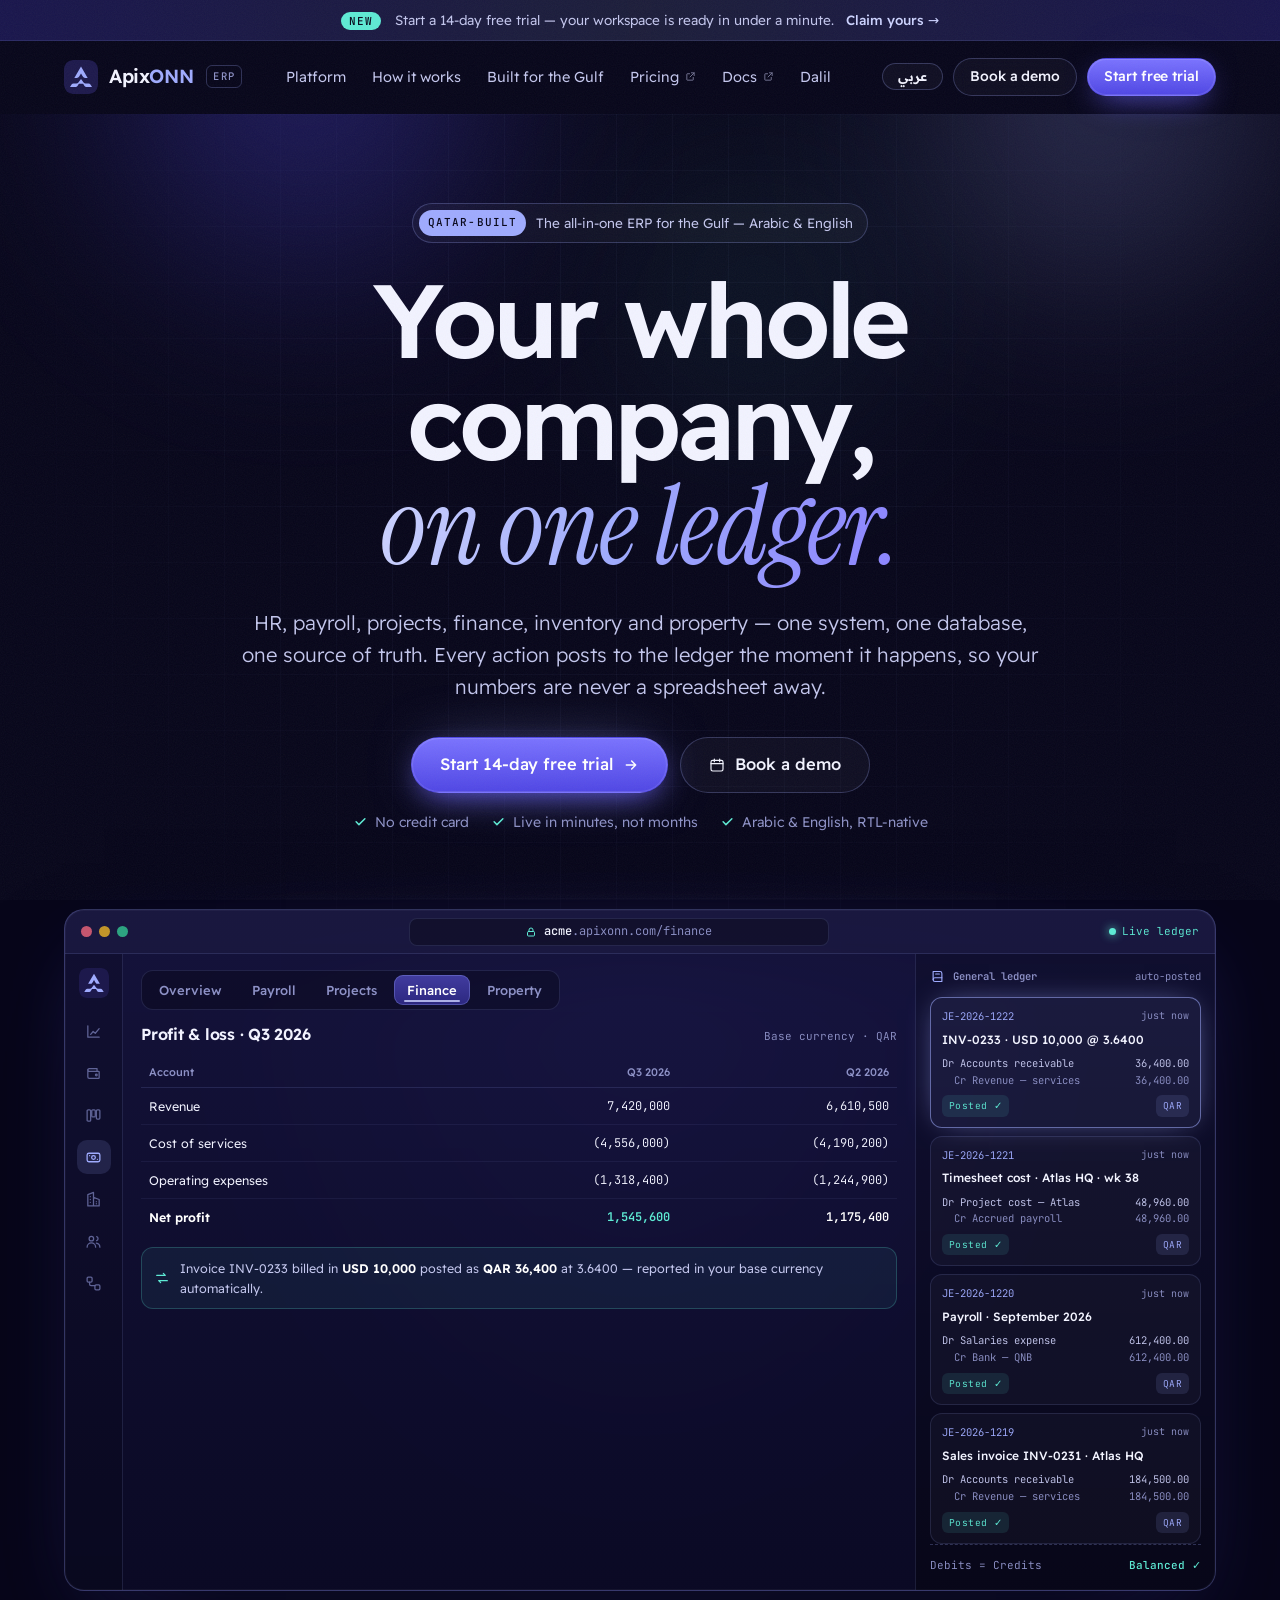
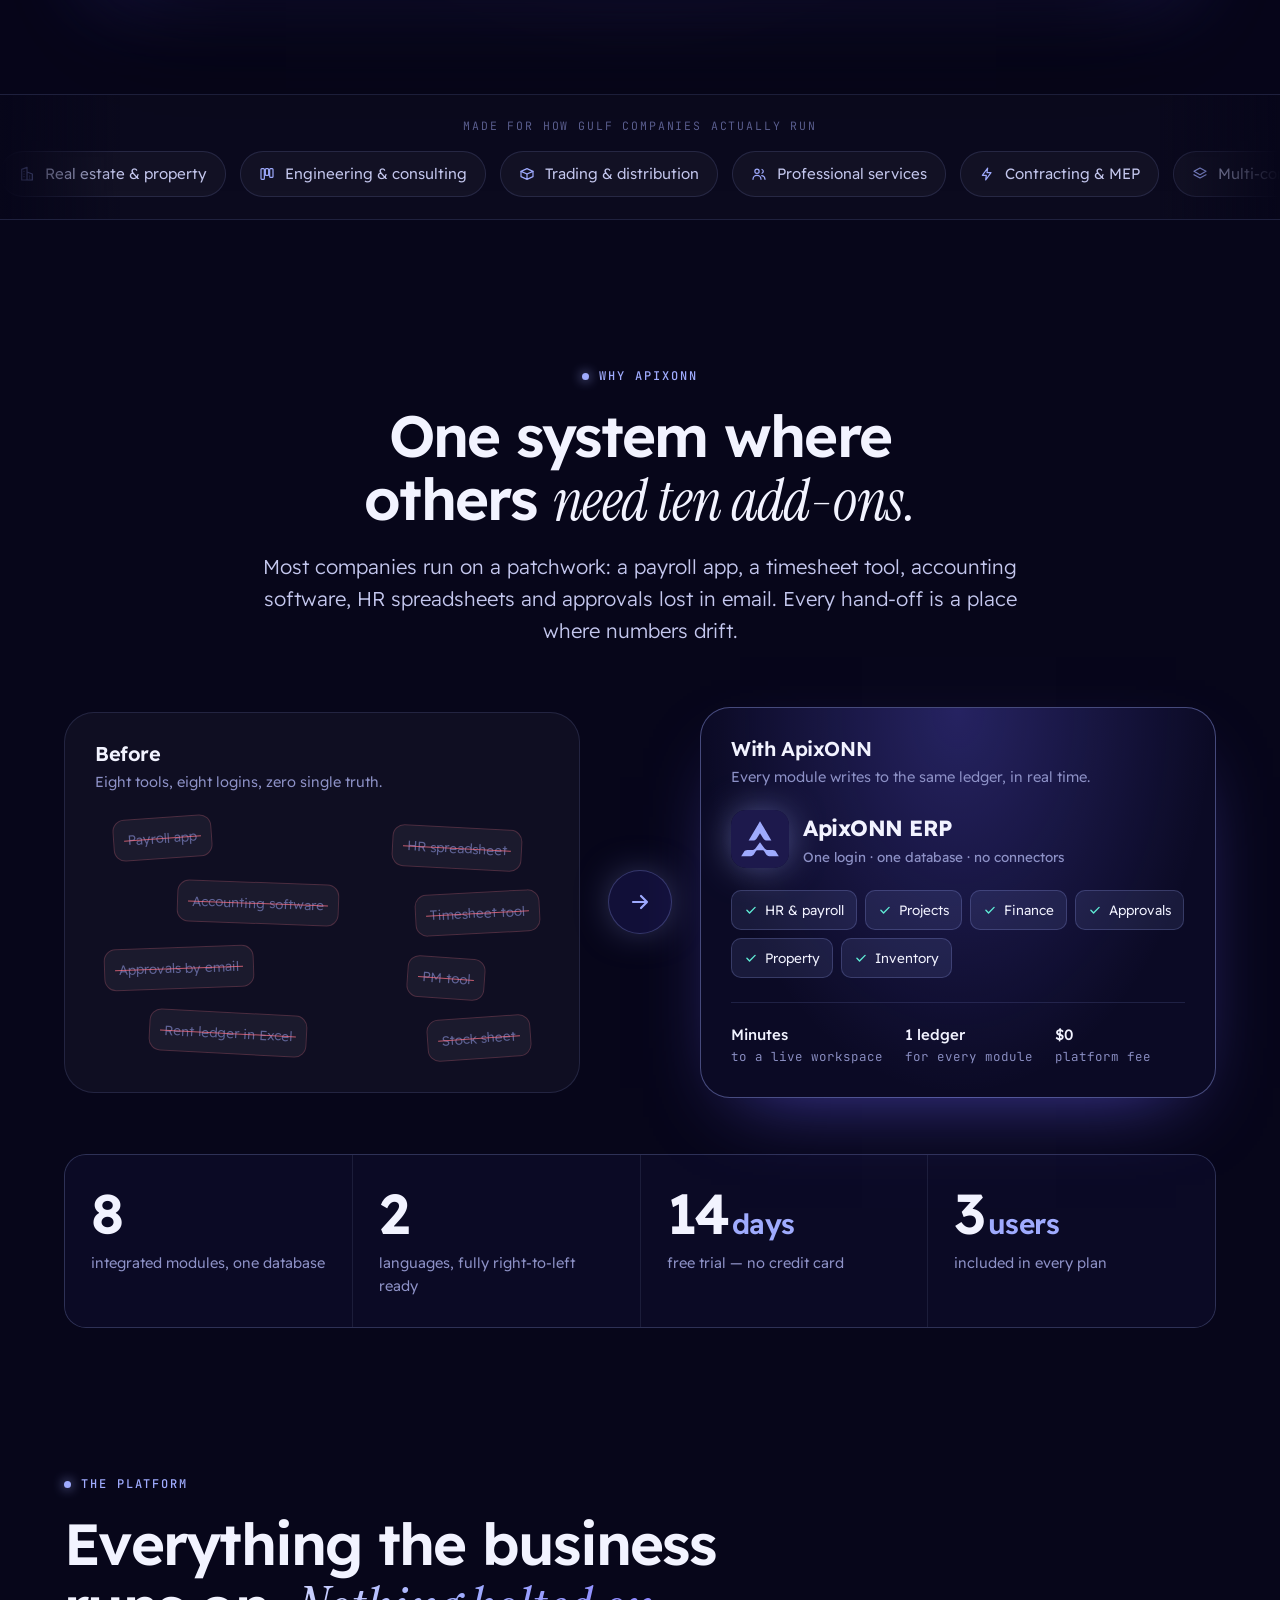
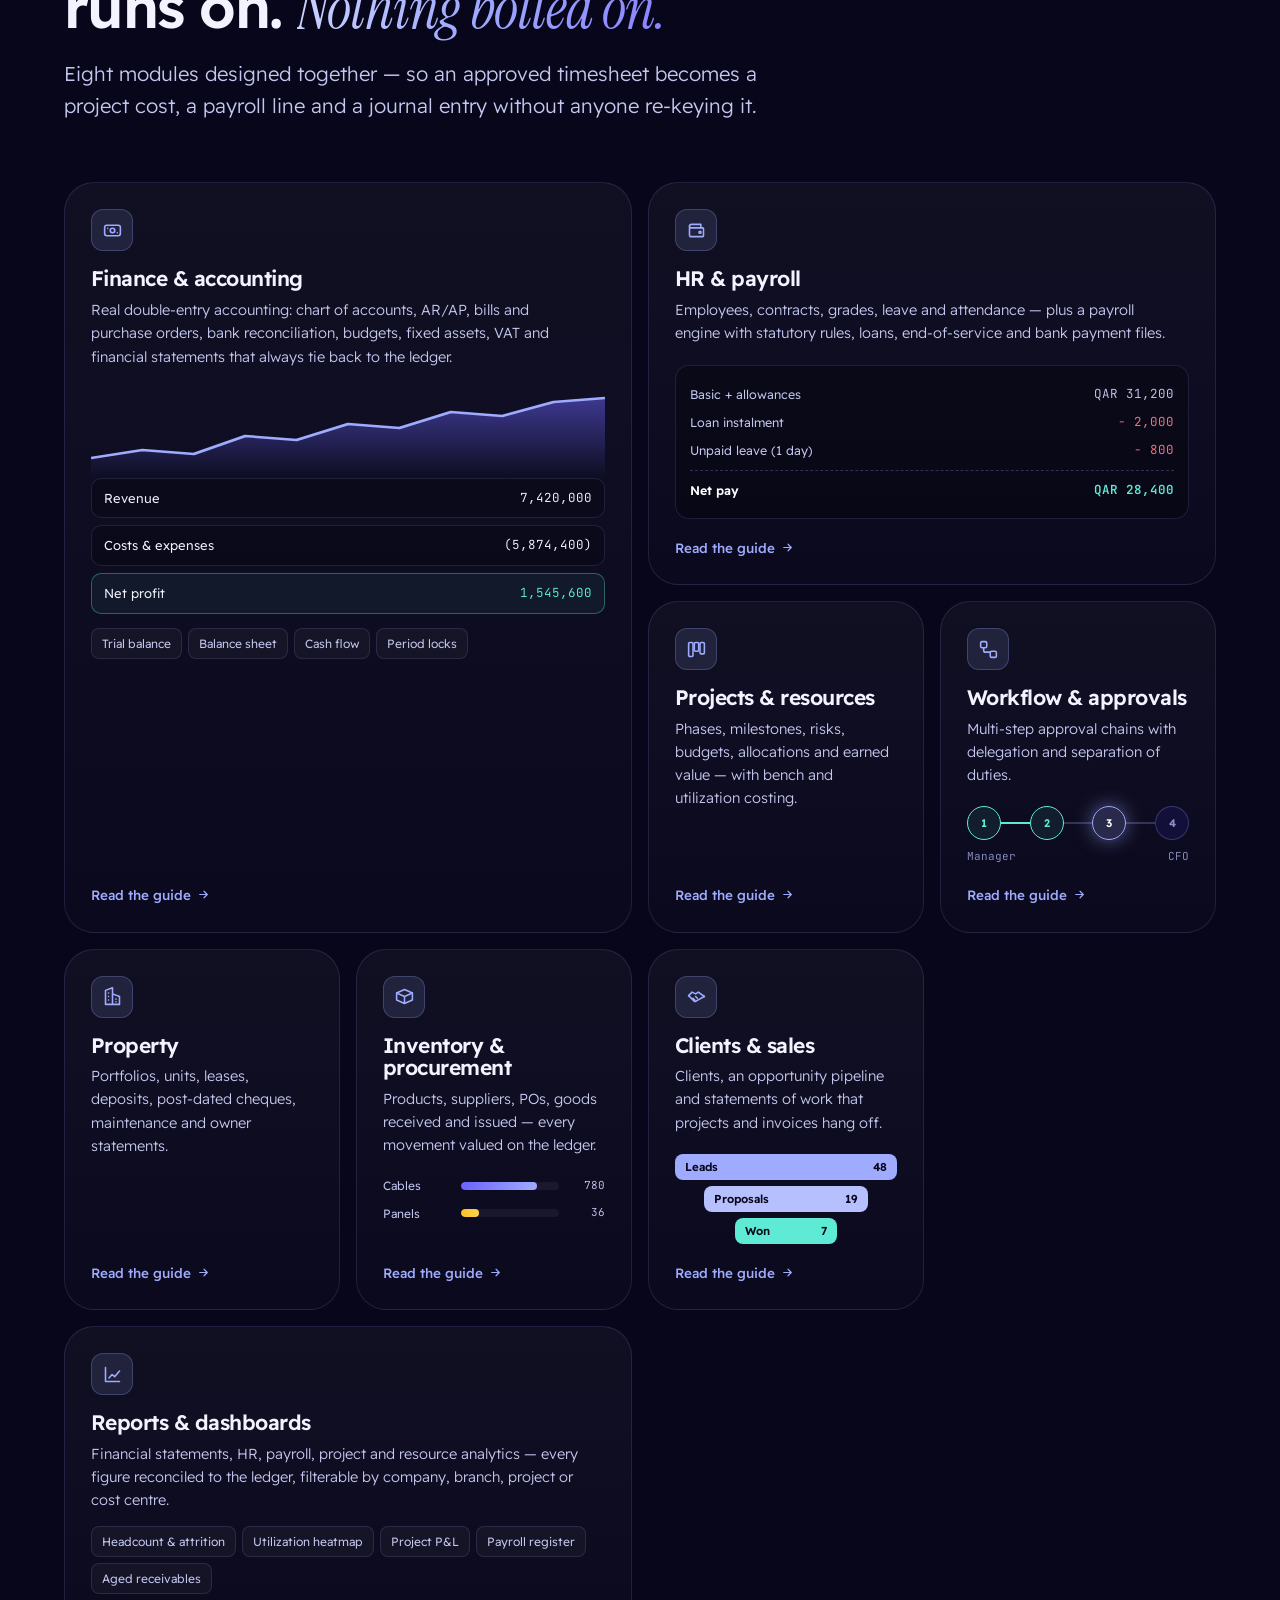
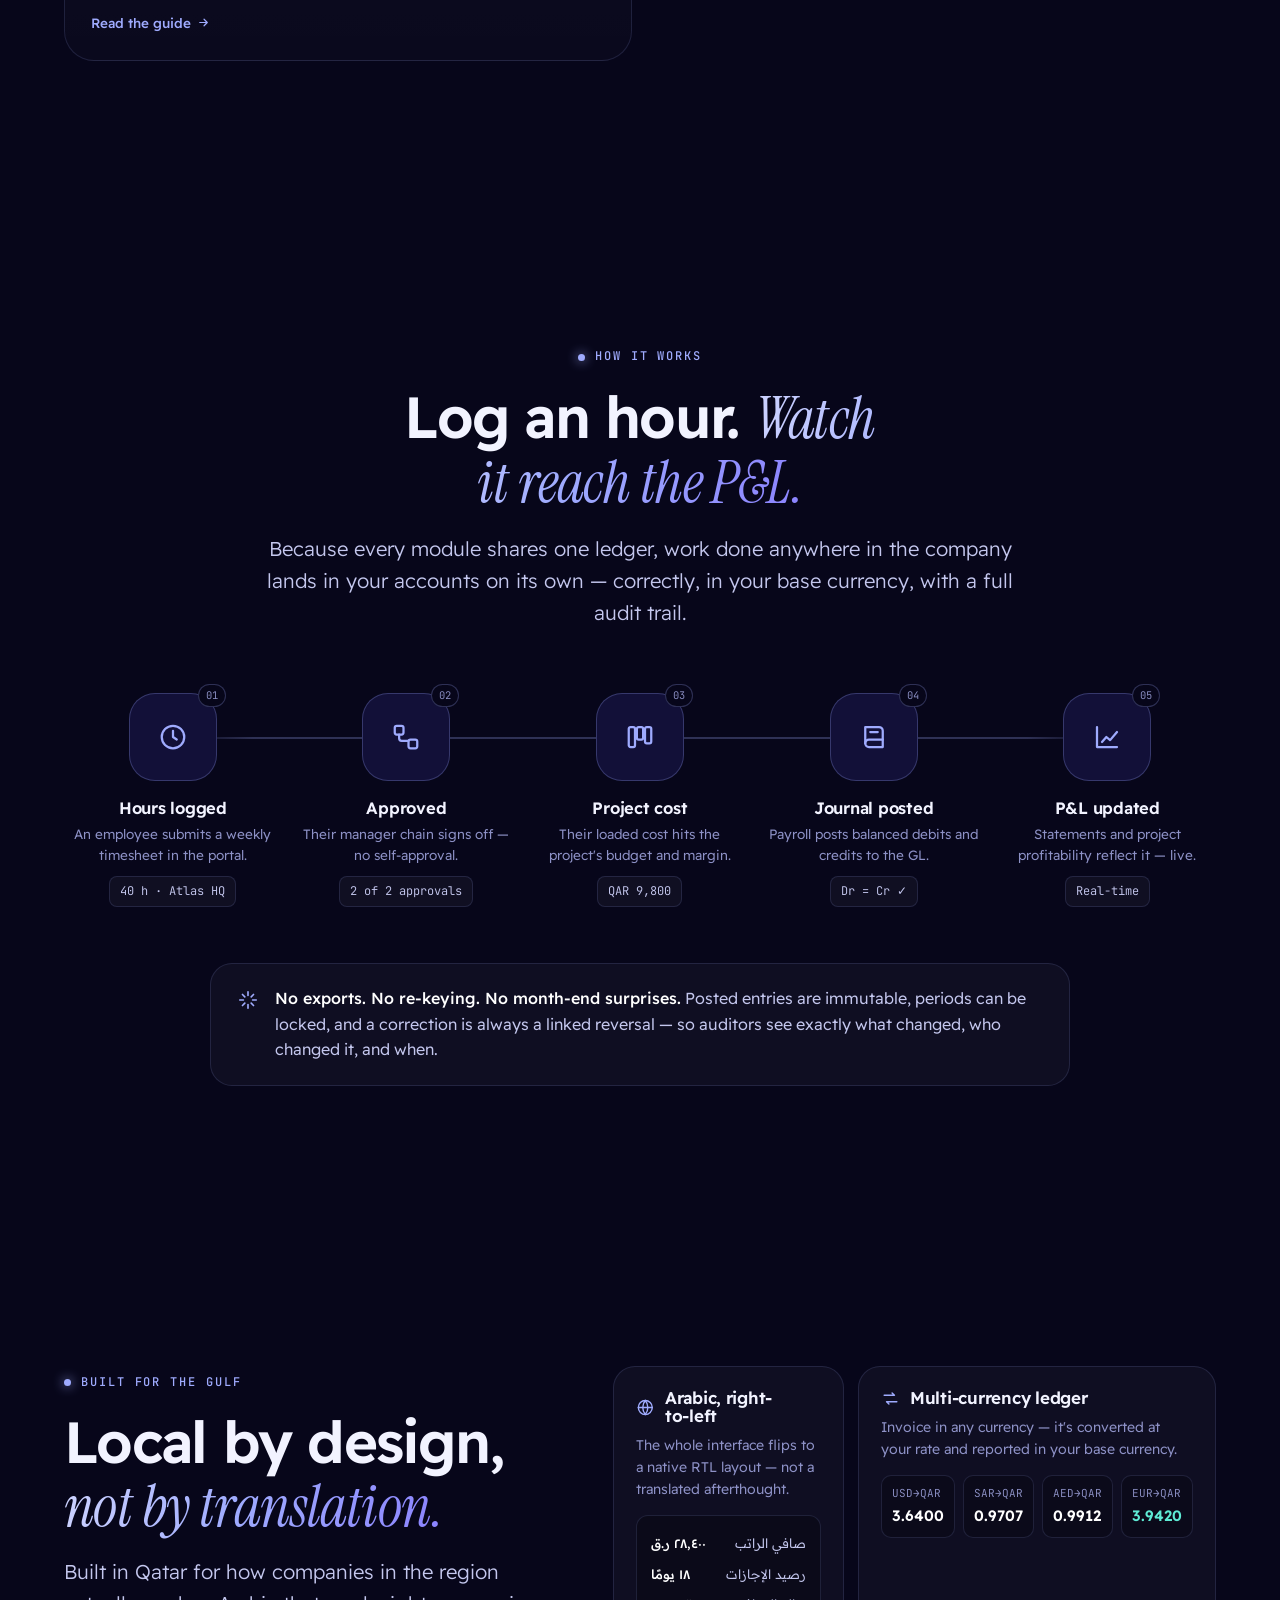
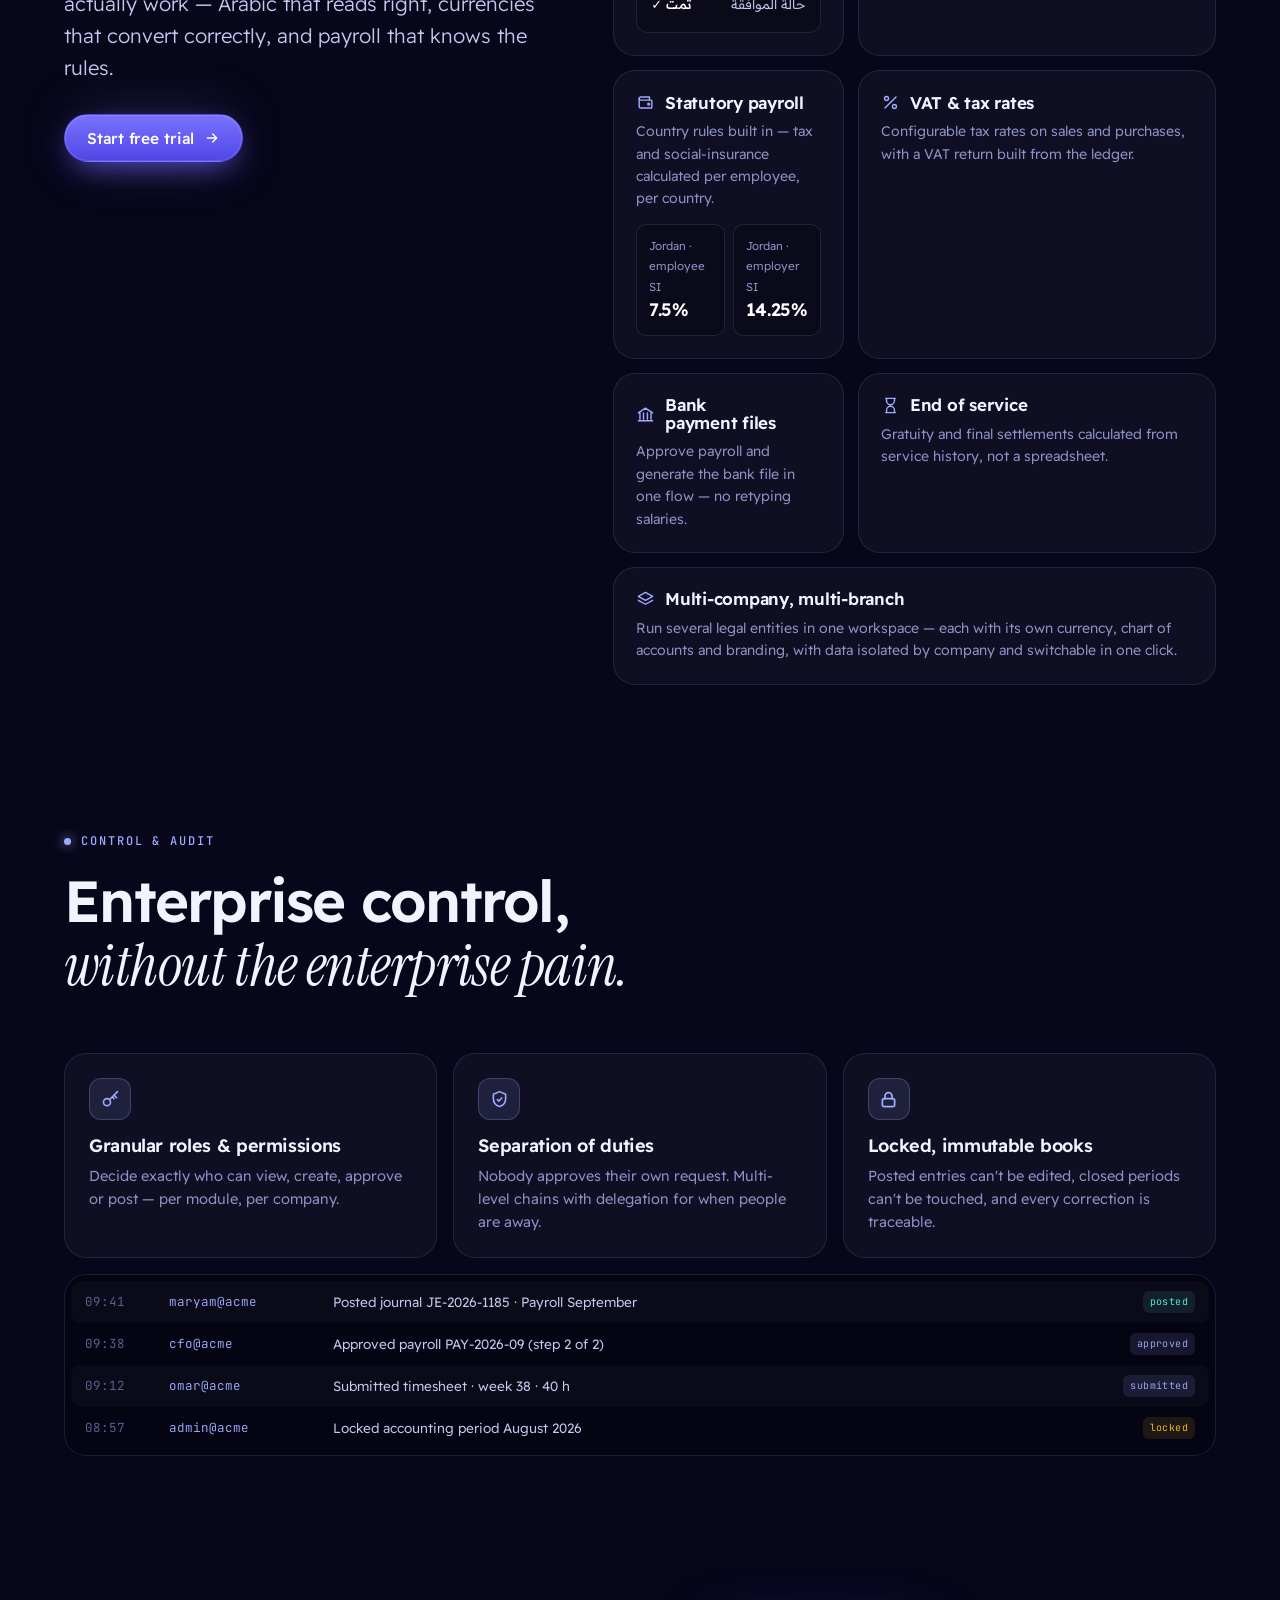
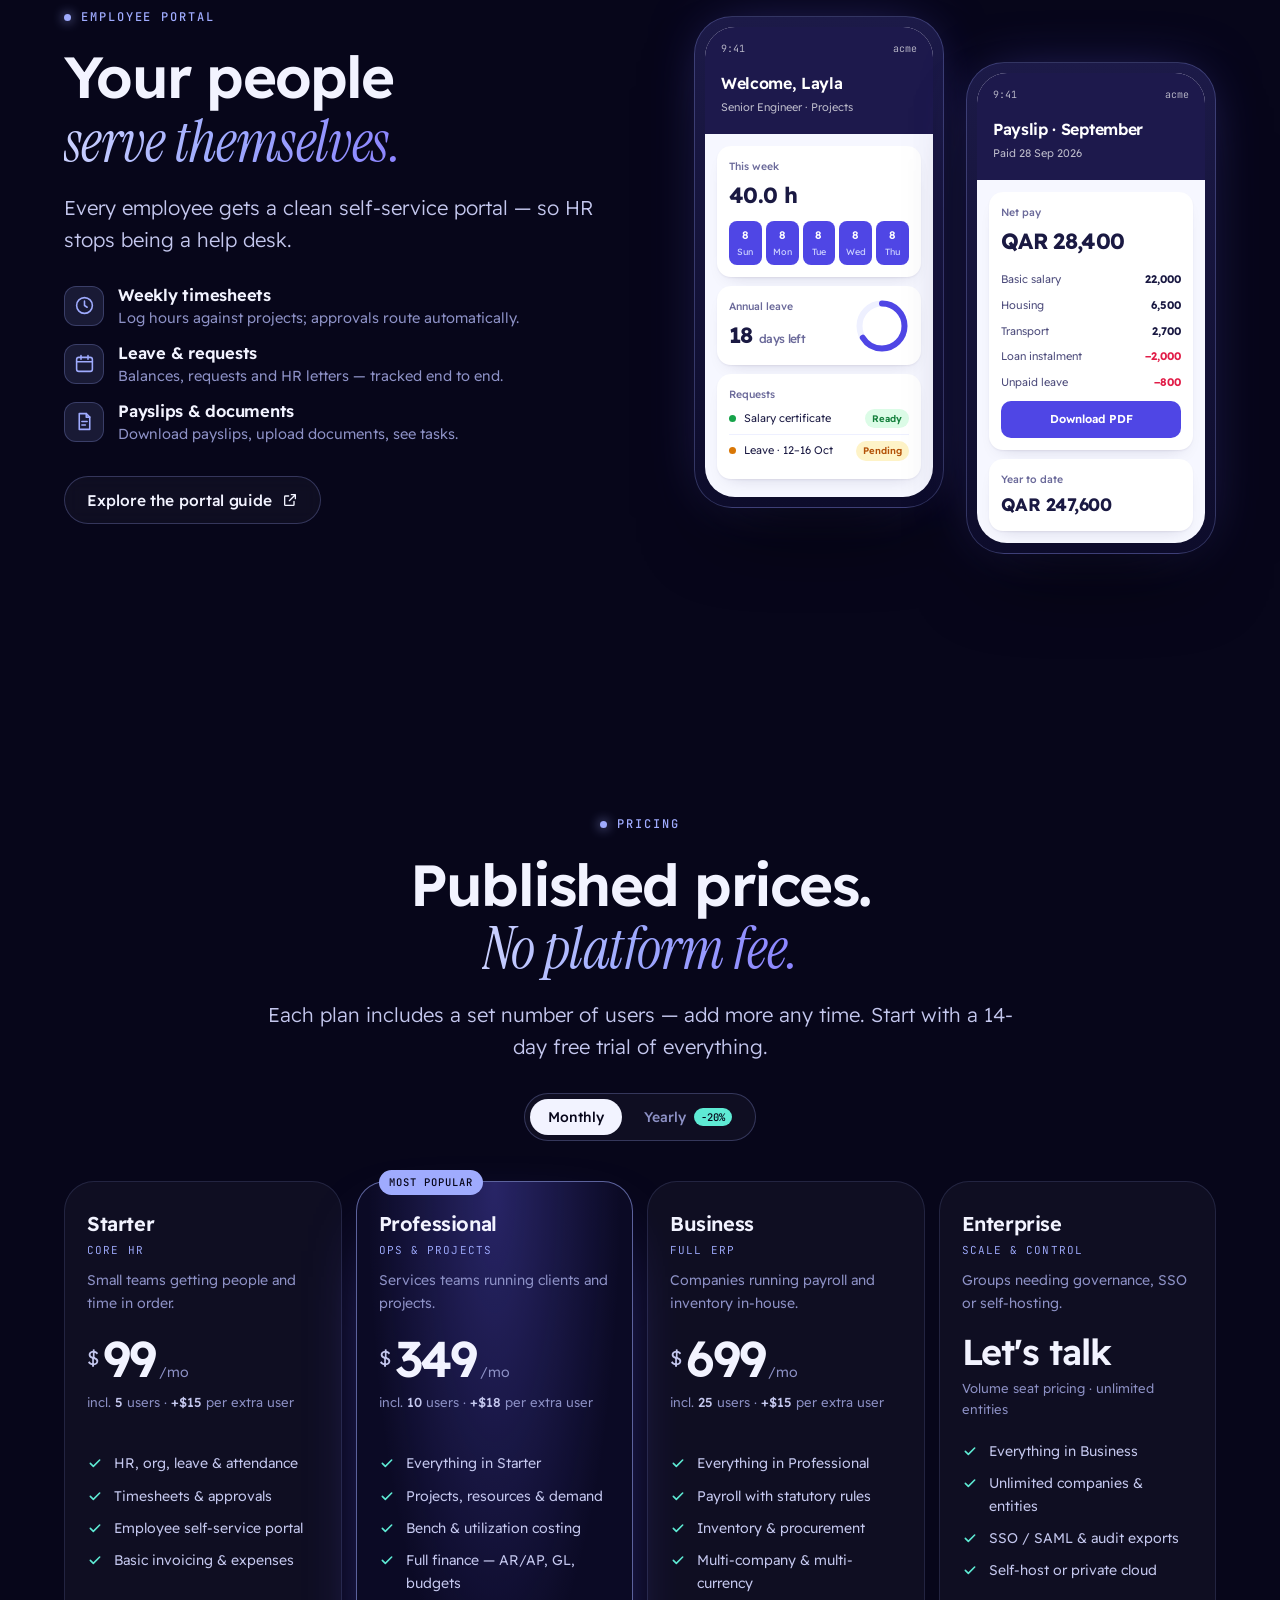
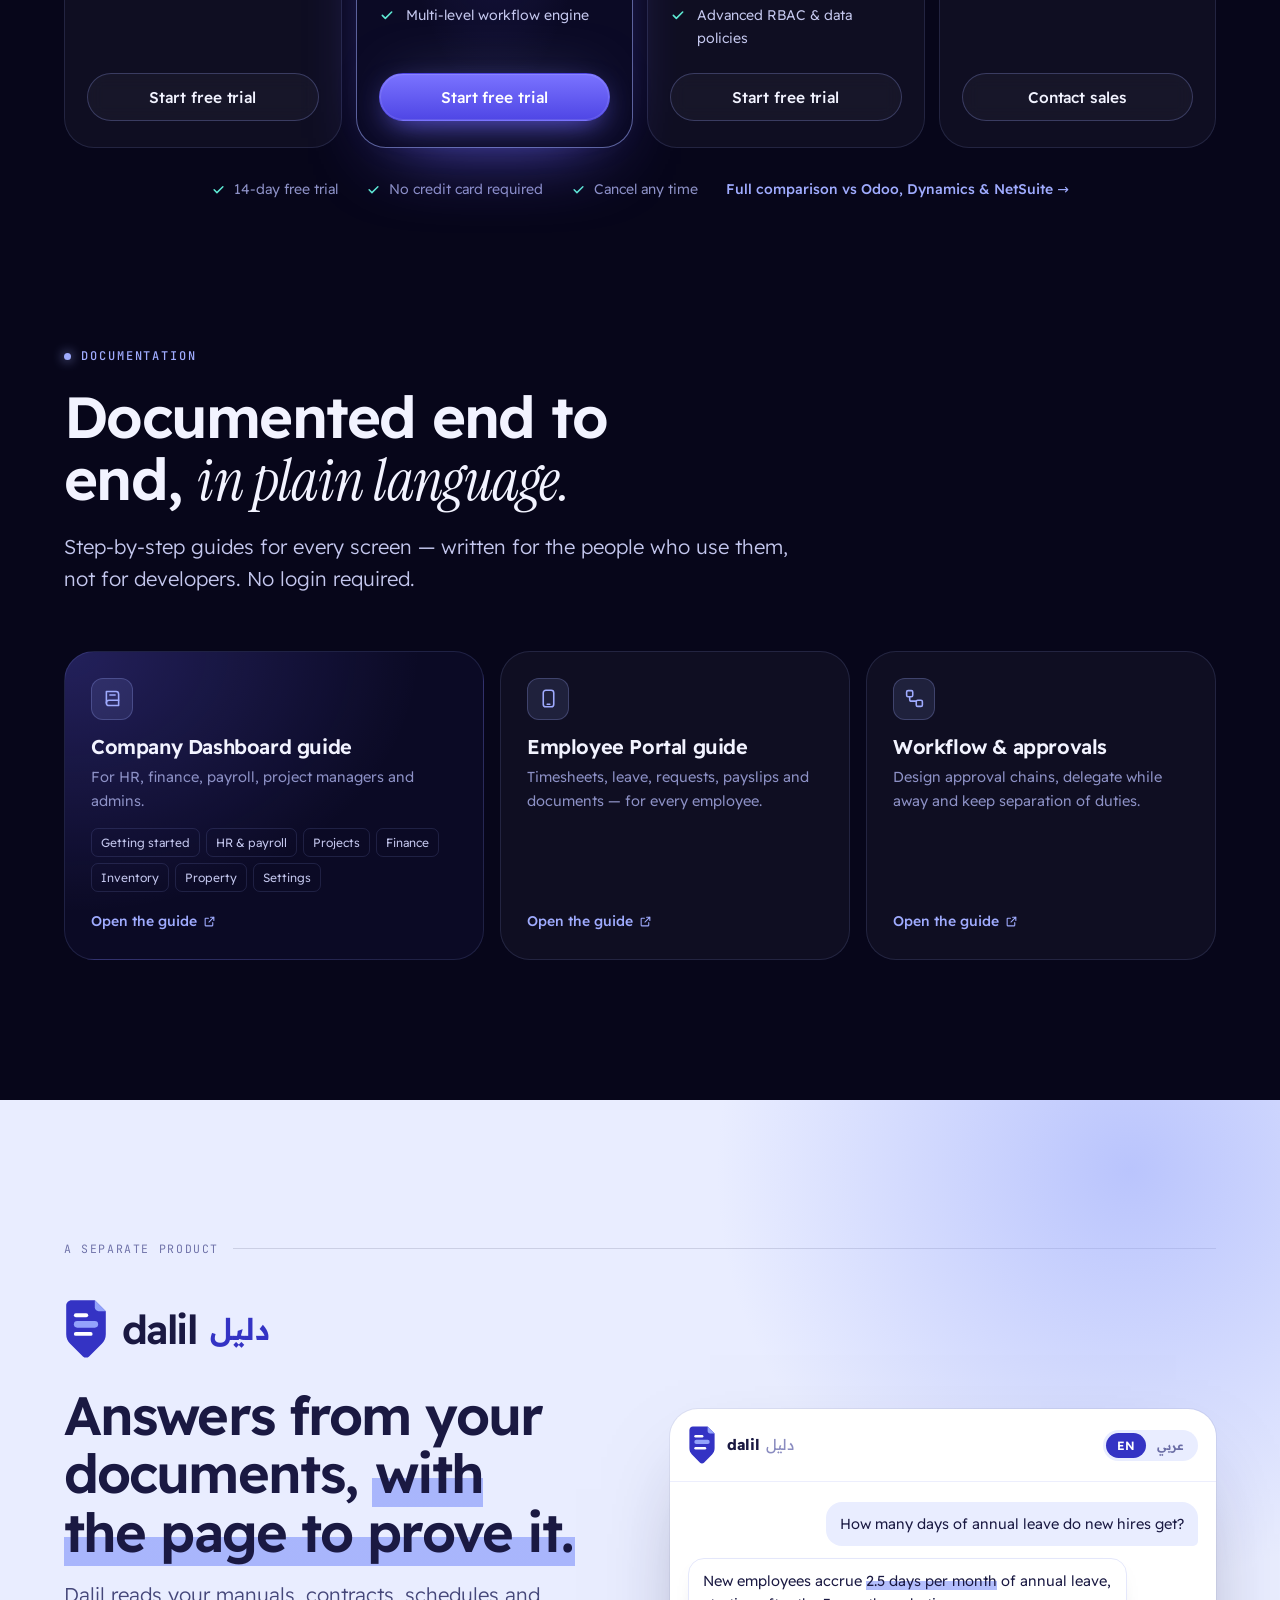
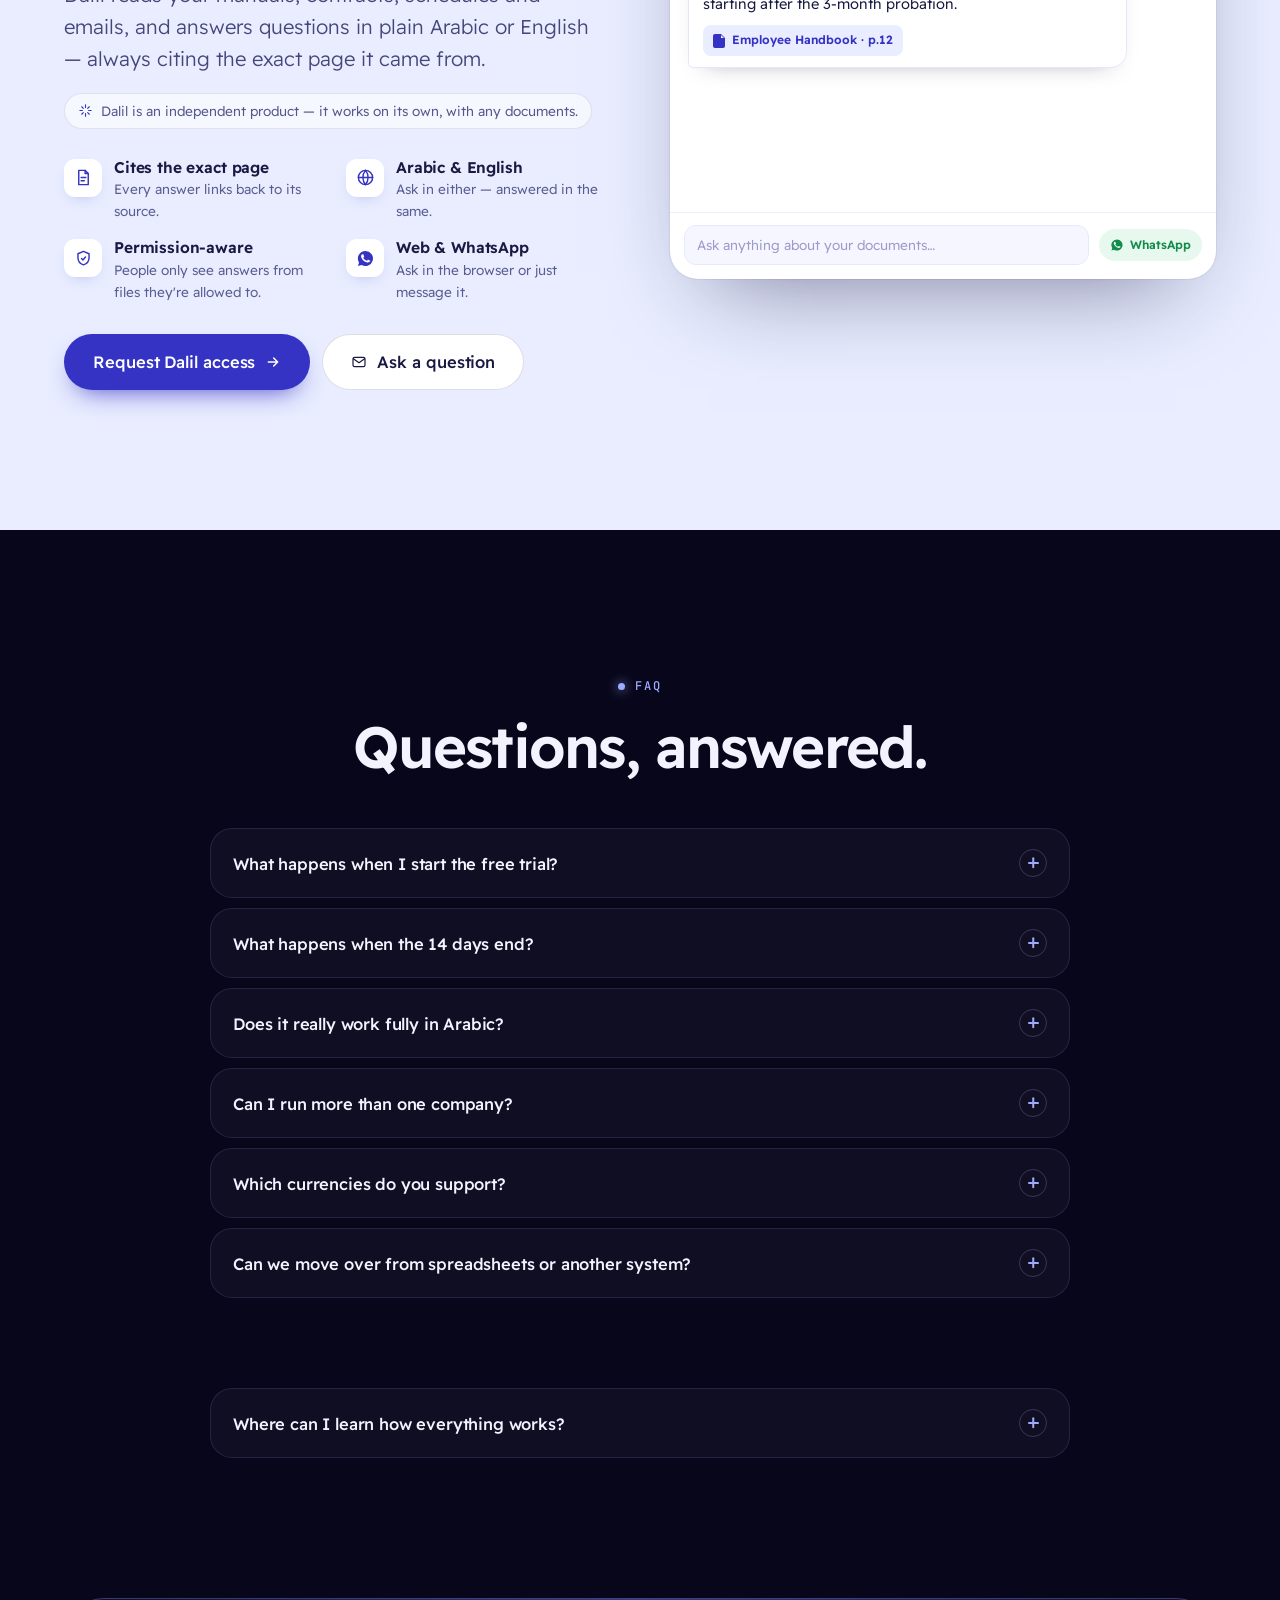
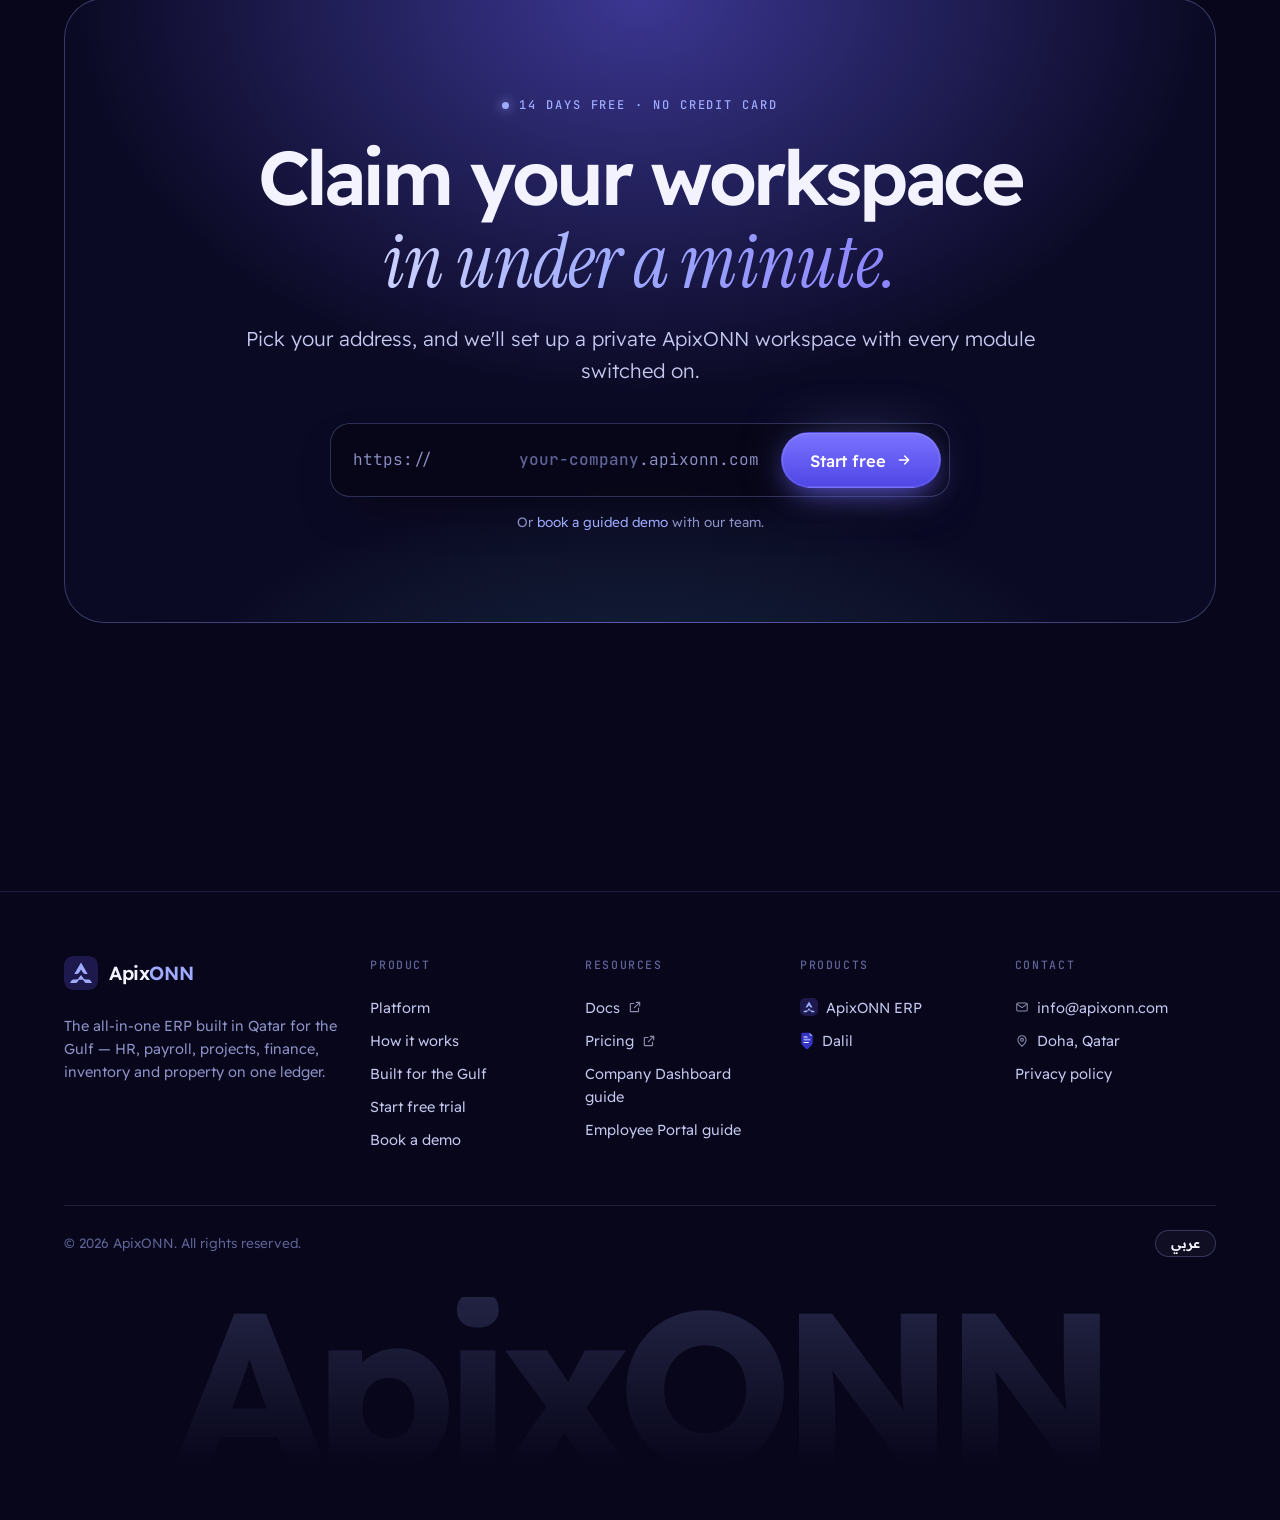
==== commit ae7cf5e6: "site: publish the ERP comparison page publicly as compare.html The "Full comparison vs Odoo/Dynamics" ====
--- a/index.html
+++ b/index.html
@@ -14,7 +14,7 @@
 <link rel="preconnect" href="https://fonts.googleapis.com">
 <link rel="preconnect" href="https://fonts.gstatic.com" crossorigin>
 <link href="https://fonts.googleapis.com/css2?family=Readex+Pro:wght@300..700&family=Instrument+Serif:ital@1&family=JetBrains+Mono:wght@400;500&display=swap" rel="stylesheet">
-<link rel="stylesheet" href="assets/site.css?v=20261007d">
+<link rel="stylesheet" href="assets/site.css?v=20261007e">
 <script>document.documentElement.classList.add('js');</script>
 </head>
 <body>
@@ -77,7 +77,7 @@
       <a href="#platform" data-i18n="nav.platform">Platform</a>
       <a href="#ledger" data-i18n="nav.ledger">How it works</a>
       <a href="#gulf" data-i18n="nav.gulf">Built for the Gulf</a>
-      <a href="https://plans.dev.apixonn.com/" target="_blank" rel="noopener"><span data-i18n="nav.pricing">Pricing</span><svg class="ext"><use href="#i-ext"/></svg></a>
+      <a href="compare.html" target="_blank" rel="noopener"><span data-i18n="nav.pricing">Pricing</span><svg class="ext"><use href="#i-ext"/></svg></a>
       <a href="https://docs.dev.apixonn.com/" target="_blank" rel="noopener"><span data-i18n="nav.docs">Docs</span><svg class="ext"><use href="#i-ext"/></svg></a>
       <a href="#dalil">Dalil</a>
     </nav>
@@ -99,7 +99,7 @@
     <a href="#platform" data-menu-link><span data-i18n="nav.platform">Platform</span></a>
     <a href="#ledger" data-menu-link><span data-i18n="nav.ledger">How it works</span></a>
     <a href="#gulf" data-menu-link><span data-i18n="nav.gulf">Built for the Gulf</span></a>
-    <a href="https://plans.dev.apixonn.com/" target="_blank" rel="noopener"><span data-i18n="nav.pricing">Pricing</span><svg width="18" height="18"><use href="#i-ext"/></svg></a>
+    <a href="compare.html" target="_blank" rel="noopener"><span data-i18n="nav.pricing">Pricing</span><svg width="18" height="18"><use href="#i-ext"/></svg></a>
     <a href="https://docs.dev.apixonn.com/" target="_blank" rel="noopener"><span data-i18n="nav.docs">Docs</span><svg width="18" height="18"><use href="#i-ext"/></svg></a>
     <a href="#dalil" data-menu-link>Dalil</a>
   </nav>
@@ -642,7 +642,7 @@
       <span><svg><use href="#i-check"/></svg><span data-i18n="pr.f1">14-day free trial</span></span>
       <span><svg><use href="#i-check"/></svg><span data-i18n="pr.f2">No credit card required</span></span>
       <span><svg><use href="#i-check"/></svg><span data-i18n="pr.f3">Cancel any time</span></span>
-      <a href="https://plans.dev.apixonn.com/" target="_blank" rel="noopener"><span data-i18n="pr.compare">Full comparison vs Odoo, Dynamics &amp; NetSuite →</span></a>
+      <a href="compare.html" target="_blank" rel="noopener"><span data-i18n="pr.compare">Full comparison vs Odoo, Dynamics &amp; NetSuite →</span></a>
     </div>
   </div>
 </section>
@@ -731,7 +731,7 @@
       <div class="qa rv"><button type="button" aria-expanded="false"><span data-i18n="fq.q5">Which currencies do you support?</span><span class="pm" aria-hidden="true"></span></button><div class="ans"><div><p data-i18n="fq.a5">Any ISO currency — QAR, SAR, AED, JOD, USD, EUR and more. You set exchange rates by effective date; foreign-currency documents are converted and every report is shown in your company's base currency.</p></div></div></div>
       <div class="qa rv"><button type="button" aria-expanded="false"><span data-i18n="fq.q6">Can we move over from spreadsheets or another system?</span><span class="pm" aria-hidden="true"></span></button><div class="ans"><div><p data-i18n="fq.a6">Yes. Start with opening balances and your employee list, then bring history across as you go. Book a demo and we'll walk your team through a migration plan.</p></div></div></div>
       <div class="qa rv"><button type="button" aria-expanded="false"><span data-i18n="fq.q7">Is our data secure?</span><span class="pm" aria-hidden="true"></span></button><div class="ans"><div><p data-i18n="fq.a7">Every workspace is isolated, access is role-based, and sensitive actions are recorded in an audit log. Enterprise customers can choose a private cloud or self-hosted deployment.</p></div></div></div>
-      <div class="qa rv"><button type="button" aria-expanded="false"><span data-i18n="fq.q8">Where can I learn how everything works?</span><span class="pm" aria-hidden="true"></span></button><div class="ans"><div><p data-i18n="fq.a8">In our <a href="https://docs.dev.apixonn.com/" target="_blank" rel="noopener">documentation</a> — step-by-step guides for every screen, no login required. Full plan details are on the <a href="https://plans.dev.apixonn.com/" target="_blank" rel="noopener">pricing page</a>.</p></div></div></div>
+      <div class="qa rv"><button type="button" aria-expanded="false"><span data-i18n="fq.q8">Where can I learn how everything works?</span><span class="pm" aria-hidden="true"></span></button><div class="ans"><div><p data-i18n="fq.a8">In our <a href="https://docs.dev.apixonn.com/" target="_blank" rel="noopener">documentation</a> — step-by-step guides for every screen, no login required. Full plan details are on the <a href="compare.html" target="_blank" rel="noopener">pricing page</a>.</p></div></div></div>
     </div>
   </div>
 </section>
@@ -777,7 +777,7 @@
       <div class="f-col">
         <h5 data-i18n="ft.resources">Resources</h5>
         <a href="https://docs.dev.apixonn.com/" target="_blank" rel="noopener"><span data-i18n="nav.docs">Docs</span><svg><use href="#i-ext"/></svg></a>
-        <a href="https://plans.dev.apixonn.com/" target="_blank" rel="noopener"><span data-i18n="nav.pricing">Pricing</span><svg><use href="#i-ext"/></svg></a>
+        <a href="compare.html" target="_blank" rel="noopener"><span data-i18n="nav.pricing">Pricing</span><svg><use href="#i-ext"/></svg></a>
         <a href="https://docs.dev.apixonn.com/cp" target="_blank" rel="noopener" data-i18n="dc.d1">Company Dashboard guide</a>
         <a href="https://docs.dev.apixonn.com/ewp" target="_blank" rel="noopener" data-i18n="dc.d2">Employee Portal guide</a>
       </div>
@@ -858,6 +858,6 @@
   </div>
 </div>
 
-<script src="assets/site.js?v=20261007d" defer></script>
+<script src="assets/site.js?v=20261007e" defer></script>
 </body>
 </html>
